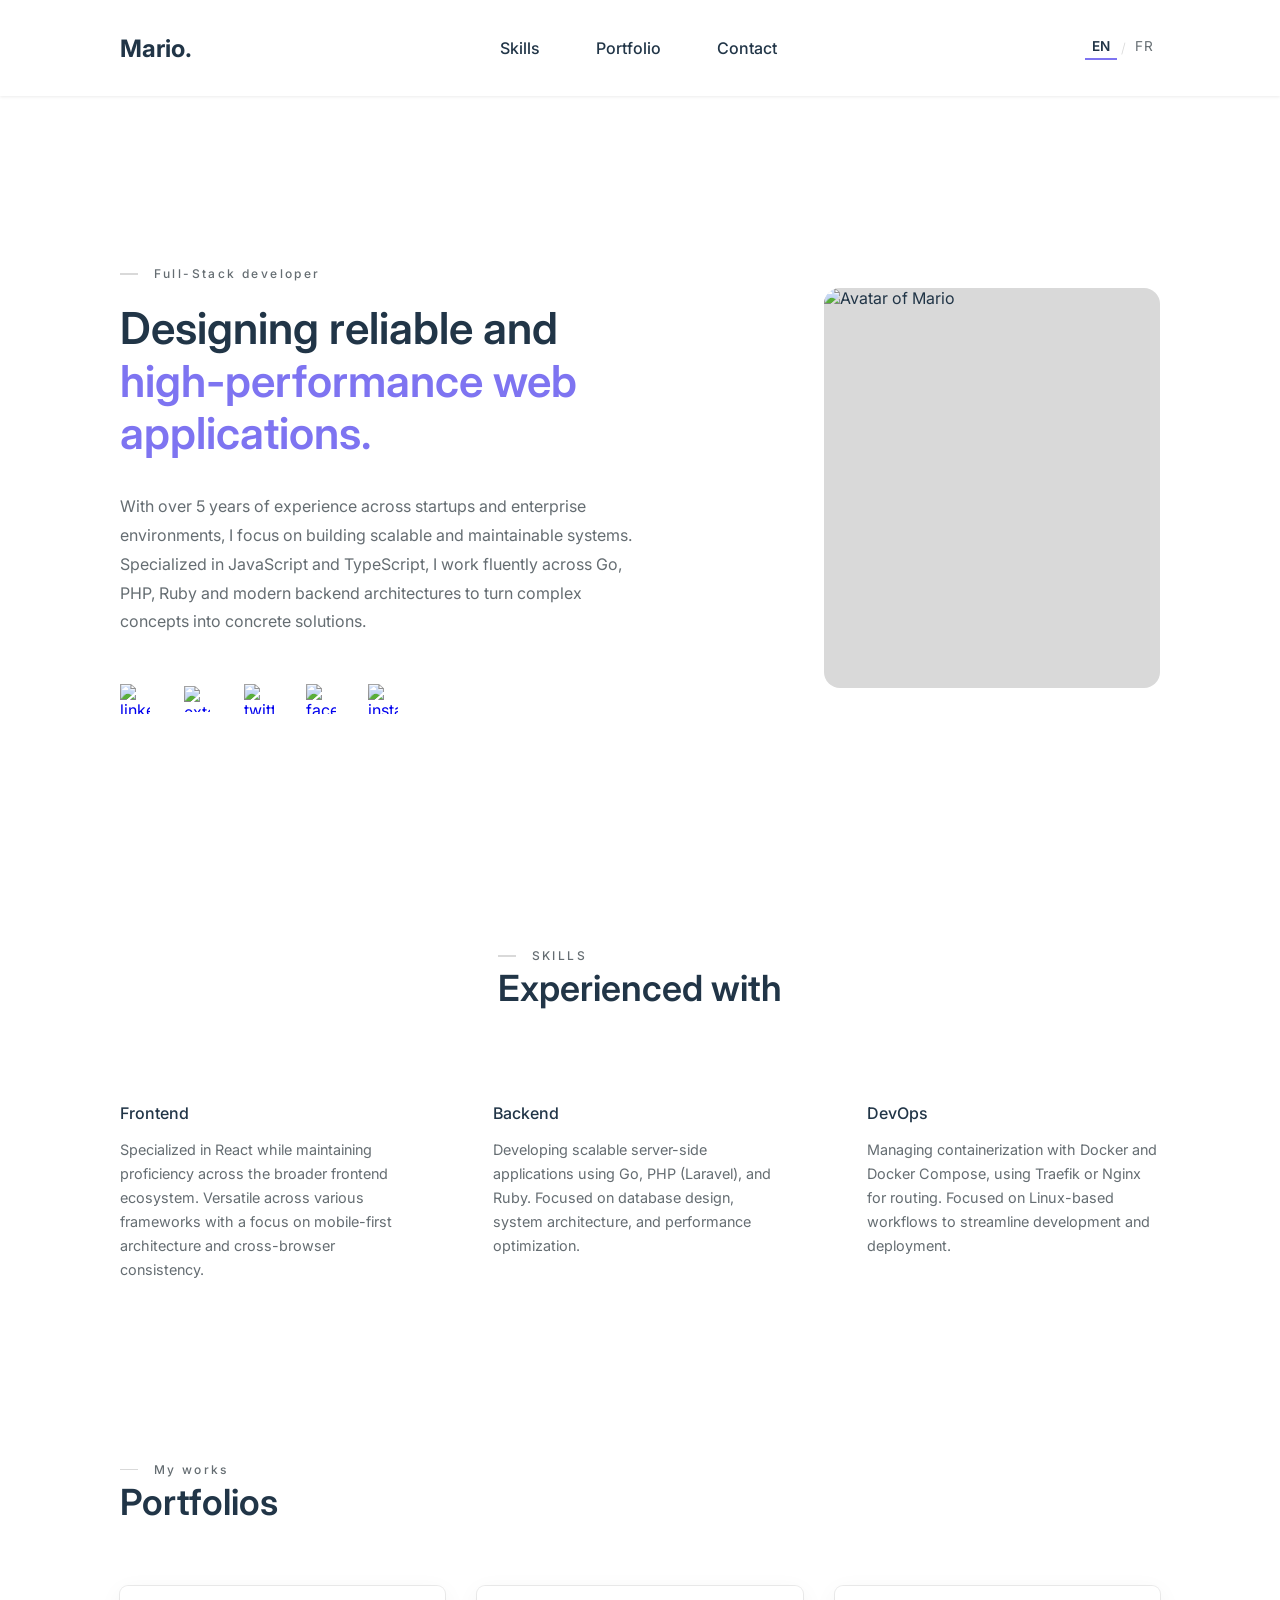
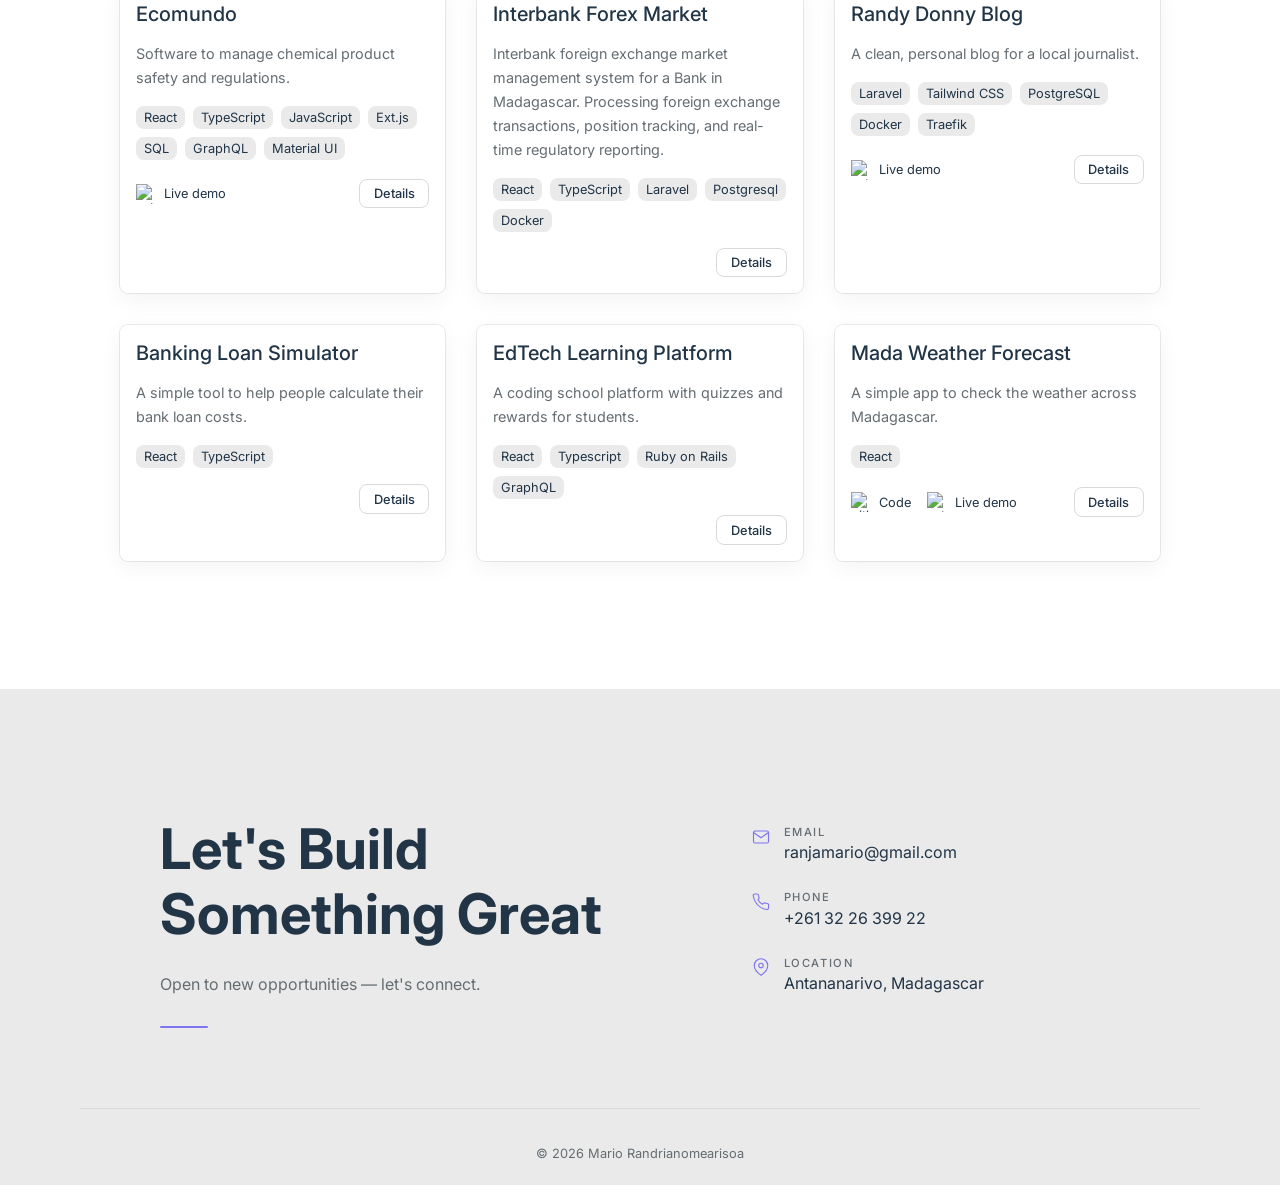
==== index.html @ c976db57 "Initial commit" ====
<!DOCTYPE html><html lang="en" style="scroll-behavior: smooth;"> <head><!-- Charset & viewport --><meta charset="UTF-8"><meta name="viewport" content="width=device-width, initial-scale=1.0"><!-- Primary SEO --><title>Mario — Full-Stack Developer</title><meta name="description" content="Full-Stack developer with 5+ years of experience building scalable web applications. Specialized in JavaScript, TypeScript, Go, PHP, and Ruby."><meta name="robots" content="index, follow"><link rel="canonical" href="https://your_domain_here.com/"><!-- hreflang for bilingual site --><link rel="alternate" hreflang="en" href="https://your_domain_here.com/"><link rel="alternate" hreflang="fr" href="https://your_domain_here.com/fr/"><link rel="alternate" hreflang="x-default" href="https://your_domain_here.com/"><!-- Open Graph --><meta property="og:type" content="website"><meta property="og:url" content="https://your_domain_here.com/"><meta property="og:title" content="Mario — Full-Stack Developer"><meta property="og:description" content="Full-Stack developer with 5+ years of experience building scalable web applications. Specialized in JavaScript, TypeScript, Go, PHP, and Ruby."><meta property="og:image" content="https://your_domain_here.com/og-image.png"><meta property="og:image:width" content="1200"><meta property="og:image:height" content="630"><meta property="og:locale" content="en_US"><meta property="og:locale:alternate" content="fr_FR"><meta property="og:site_name" content="Mario Portfolio"><!-- Twitter / X Card --><meta name="twitter:card" content="summary_large_image"><meta name="twitter:title" content="Mario — Full-Stack Developer"><meta name="twitter:description" content="Full-Stack developer with 5+ years of experience building scalable web applications. Specialized in JavaScript, TypeScript, Go, PHP, and Ruby."><meta name="twitter:image" content="https://your_domain_here.com/og-image.png"><!-- Favicon --><link rel="icon" type="image/x-icon" href="/favicon.ico"><link rel="apple-touch-icon" sizes="180x180" href="/apple-touch-icon.png"><meta name="theme-color" content="#7e74f1"><!-- Fonts --><link rel="preconnect" href="https://fonts.googleapis.com"><link rel="preconnect" href="https://fonts.gstatic.com" crossorigin><link href="https://fonts.googleapis.com/css2?family=Inter:wght@100..900&display=swap" rel="stylesheet"><!-- JSON-LD structured data --><script type="application/ld+json">{"@context":"https://schema.org","@type":"Person","name":"Mario","url":"https://your_domain_here.com","jobTitle":"Full-Stack Developer","email":"ranjamario@gmail.com","address":{"@type":"PostalAddress","addressLocality":"Antananarivo","addressCountry":"MG"},"knowsLanguage":["en","fr"],"knowsAbout":["JavaScript","TypeScript","Go","PHP","Ruby","React","Docker"]}</script><link rel="stylesheet" href="/_astro/Contact.BycgtQos.css"></head> <body> <header class="header"> <a href="#" class="header__logo">Mario.</a> <nav class="header__nav"> <ul class="header__nav-list"> <li class="header__nav-item"> <a href="#skill" class="header__nav-link">Skills</a> </li> <li class="header__nav-item"> <a href="#portfolio" class="header__nav-link">Portfolio</a> </li> <li class="header__nav-item"> <a href="#contact" class="header__nav-link">Contact</a> </li> </ul> </nav> <div class="header__actions"> <div class="lang-switcher header__lang"> <a href="/" class="lang-switcher__option lang-switcher__option--active" aria-current="true" aria-label="Switch to English">EN</a> <span class="lang-switcher__divider" aria-hidden="true">/</span> <a href="/fr/" class="lang-switcher__option" aria-label="Passer en français">FR</a> </div> <button id="burger-btn" class="header__burger" aria-label="Open menu" aria-expanded="false"> <span></span> <span></span> <span></span> </button> </div> </header> <div id="nav-backdrop" class="header__backdrop"></div> <div id="mobile-nav" class="header__mobile-nav"> <ul class="header__mobile-nav-list"> <li> <a href="#skill" class="header__mobile-nav-link">Skills</a> </li> <li> <a href="#portfolio" class="header__mobile-nav-link">Portfolio</a> </li> <li> <a href="#contact" class="header__mobile-nav-link">Contact</a> </li> </ul> <div class="lang-switcher lang-switcher--mobile"> <a href="/" class="lang-switcher__option lang-switcher__option--active" aria-current="true" aria-label="Switch to English">EN</a> <span class="lang-switcher__divider" aria-hidden="true">/</span> <a href="/fr/" class="lang-switcher__option" aria-label="Passer en français">FR</a> </div> </div> <script type="module">document.addEventListener("DOMContentLoaded",function(){const e=document.getElementById("burger-btn"),t=document.getElementById("mobile-nav"),n=document.getElementById("nav-backdrop");!e||!t||!n||(e.addEventListener("click",function(){const a=e.classList.toggle("header__burger--open");t.classList.toggle("header__mobile-nav--open",a),n.classList.toggle("header__backdrop--visible",a),e.setAttribute("aria-expanded",String(a))}),t.querySelectorAll(".header__mobile-nav-link").forEach(function(a){a.addEventListener("click",function(){e.classList.remove("header__burger--open"),t.classList.remove("header__mobile-nav--open"),n.classList.remove("header__backdrop--visible"),e.setAttribute("aria-expanded","false")})}),n.addEventListener("click",function(){e.classList.remove("header__burger--open"),t.classList.remove("header__mobile-nav--open"),n.classList.remove("header__backdrop--visible"),e.setAttribute("aria-expanded","false")}))});</script> <div class="container"> <main> <section class="hero-container"> <section class="hero__text"> <span class="section-title">Full-Stack developer</span> <h1 class="hero__name"> <span>Designing reliable and</span> <span class="hero__name hero__name--lastname">high-performance web applications.</span> </h1> <p class="hero__description"> With over 5 years of experience across startups and enterprise environments, I focus on building scalable and maintainable systems. Specialized in JavaScript and TypeScript, I work fluently across Go, PHP, Ruby and modern backend architectures to turn complex concepts into concrete solutions. </p> <div class="hero__social-media"> <a href="https://www.linkedin.com/in/mario-randrianomearisoa/" target="_blank" class="hero__social-media-link"> <img src="https://img.icons8.com/ios-filled/30/213547/linkedin.png" alt="linkedin" loading="eager" decoding="async" width="30" height="30"> </a> <a href="https://github.com/MaxR522" target="_blank" class="hero__social-media-link"> <img src="https://img.icons8.com/external-tal-revivo-bold-tal-revivo/26/213547/external-github-community-for-software-building-and-testing-online-logo-bold-tal-revivo.png" alt="external-github-community-for-software-building-and-testing-online-logo-bold-tal-revivo" loading="eager" decoding="async" width="26" height="26"> </a> <a href="https://x.com/RanjaMario" target="_blank" class="hero__social-media-link"> <img src="https://img.icons8.com/ios-filled/30/213547/twitterx--v1.png" alt="twitterx--v1" loading="eager" decoding="async" width="30" height="30"> </a> <a href="https://www.facebook.com/R.Mario22" target="_blank" class="hero__social-media-link"> <img src="https://img.icons8.com/ios-filled/30/213547/facebook--v1.png" alt="facebook--v1" loading="eager" decoding="async" width="30" height="30"> </a> <a href="https://www.instagram.com/r.mario.r/" target="_blank" class="hero__social-media-link"> <img src="https://img.icons8.com/ios-filled/30/213547/instagram-new--v1.png" alt="instagram-new--v1" loading="eager" decoding="async" width="30" height="30"> </a> </div> </section> <div class="hero__image"> <img src="https://res.cloudinary.com/randy-blog/image/upload/q_auto/f_auto/v1776061823/avatars-9jR7ze2sUWhIk5Av-hUyK5Q-t500x500_lmuuu3.jpg" alt="Avatar of Mario" loading="eager" data-i18n-key="hero-avatar-alt" decoding="async" width="336" height="400" class="hero__image-photo"> </div> </section> <section id="skill" class="skills"> <div> <span class="section-title">SKILLS</span> <span class="section-subtitle">Experienced with</span> </div> <div class="skills__item-container"> <div class="skill-item"> <div class="skill-item__header"> <span class="skill-item__title">Frontend</span> </div> <p class="skill-item__description">Specialized in React while maintaining proficiency across the broader frontend ecosystem. Versatile across various frameworks with a focus on mobile-first architecture and cross-browser consistency.</p> </div> <div class="skill-item"> <div class="skill-item__header"> <span class="skill-item__title">Backend</span> </div> <p class="skill-item__description">Developing scalable server-side applications using Go, PHP (Laravel), and Ruby. Focused on database design, system architecture, and performance optimization.</p> </div> <div class="skill-item"> <div class="skill-item__header"> <span class="skill-item__title">DevOps</span> </div> <p class="skill-item__description">Managing containerization with Docker and Docker Compose, using Traefik or Nginx for routing. Focused on Linux-based workflows to streamline development and deployment.</p> </div> </div> </section> <section id="portfolio" class="portfolio"> <div> <span class="section-title">My works</span> <span class="section-subtitle">Portfolios</span> </div> <div class="portfolio__card-container"> <div class="project-card"> <div class="project-card__header"> <span class="project-card__title">Ecomundo</span> </div> <div class="project-card__content"> <div class="project-card__description">Software to manage chemical product safety and regulations.</div> <div class="project-card__technologies"> <span class="techno-chip">React</span><span class="techno-chip">TypeScript</span><span class="techno-chip">JavaScript</span><span class="techno-chip">Ext.js</span><span class="techno-chip">SQL</span><span class="techno-chip">GraphQL</span><span class="techno-chip">Material UI</span> </div> </div> <div class="project-card__footer"> <div class="project-card__links">  <a href="https://www.ecomundo.eu/en" target="_blank" rel="noopener noreferrer" class="project-card__link"> <img src="https://img.icons8.com/material-outlined/20/333333/external-link.png" alt="external-link" loading="lazy" decoding="async" width="20" height="20"> <span>Live demo</span> </a> </div> <button class="project-card__details-btn"> Details </button> </div> </div> <div class="project-modal-overlay" role="dialog" aria-modal="true" aria-labelledby="modal-title-1" aria-hidden="true"> <div class="project-modal" tabindex="-1"> <div class="project-modal__header"> <h2 class="project-modal__title" id="modal-title-1">Ecomundo</h2> <button class="project-modal__close" aria-label="Close"> <svg width="24" height="24" viewBox="0 0 24 24" fill="none" stroke="currentColor" stroke-width="2" stroke-linecap="round" stroke-linejoin="round" aria-hidden="true"> <line x1="18" y1="6" x2="6" y2="18"></line> <line x1="6" y1="6" x2="18" y2="18"></line> </svg> </button> </div> <div class="project-modal__body"> <div class="project-modal__image-wrapper"> <img src="https://res.cloudinary.com/randy-blog/image/upload/v1775982570/659bc271dc2cefbdf6884b4e_Visuel-COSMETIC-Factory_19.30_Tablette-labo_2019_rm8rpl.webp" alt="Ecomundo preview" loading="lazy"> </div> <div class="project-modal__meta"> <span class="techno-chip project-modal__role-chip">Frontend Developer</span> </div> <p class="project-modal__long-desc">EcoMundo is a global partner for chemical industry professionals, providing specialized software solutions and regulatory services. The platform supports small, medium, and large enterprises worldwide across multiple sectors, helping to accelerate the market launch of products like cosmetics, perfumes, and paints. With over 500 global clients and millions of dollars in annual revenue.</p> <div class="project-modal__section"> <span class="project-modal__section-label">Highlights</span> <ul class="project-modal__highlights"> <li>Worked on the migration from Ext.js to React to modernize the user experience</li><li>Built out new features while maintaining legacy code</li><li>Member of the research and development team, exploring new technologies.</li> </ul> </div> <div class="project-modal__section"> <span class="project-modal__section-label">Built with</span> <div class="project-modal__tech"> <span class="techno-chip">React</span><span class="techno-chip">TypeScript</span><span class="techno-chip">JavaScript</span><span class="techno-chip">Ext.js</span><span class="techno-chip">SQL</span><span class="techno-chip">GraphQL</span><span class="techno-chip">Material UI</span> </div> </div> <div class="project-modal__actions">  <a href="https://www.ecomundo.eu/en" target="_blank" rel="noopener noreferrer" class="project-modal__action project-modal__action--filled"> <img src="https://img.icons8.com/material-outlined/20/ffffff/external-link.png" alt="external-link" loading="lazy" decoding="async" width="16" height="16"> <span>Live demo</span> </a> </div> </div> </div> </div><div class="project-card"> <div class="project-card__header"> <span class="project-card__title">Interbank Forex Market</span> </div> <div class="project-card__content"> <div class="project-card__description">Interbank foreign exchange market management system for a Bank in Madagascar. Processing foreign exchange transactions, position tracking, and real-time regulatory reporting.</div> <div class="project-card__technologies"> <span class="techno-chip">React</span><span class="techno-chip">TypeScript</span><span class="techno-chip">Laravel</span><span class="techno-chip">Postgresql</span><span class="techno-chip">Docker</span> </div> </div> <div class="project-card__footer"> <div class="project-card__links">   </div> <button class="project-card__details-btn"> Details </button> </div> </div> <div class="project-modal-overlay" role="dialog" aria-modal="true" aria-labelledby="modal-title-2" aria-hidden="true"> <div class="project-modal" tabindex="-1"> <div class="project-modal__header"> <h2 class="project-modal__title" id="modal-title-2">Interbank Forex Market</h2> <button class="project-modal__close" aria-label="Close"> <svg width="24" height="24" viewBox="0 0 24 24" fill="none" stroke="currentColor" stroke-width="2" stroke-linecap="round" stroke-linejoin="round" aria-hidden="true"> <line x1="18" y1="6" x2="6" y2="18"></line> <line x1="6" y1="6" x2="18" y2="18"></line> </svg> </button> </div> <div class="project-modal__body"> <div class="project-modal__image-wrapper"> <img src="https://res.cloudinary.com/randy-blog/image/upload/q_auto/f_auto/v1775983119/pexels-freestockpro-12955791_m3aedy.jpg" alt="Interbank Forex Market preview" loading="lazy"> </div> <div class="project-modal__meta"> <span class="techno-chip project-modal__role-chip">Fullstack Developer</span> </div> <p class="project-modal__long-desc">This is a management system for the Interbank foreign exchange market, built for a commercial bank in Madagascar. It processes forex transactions, tracks currency positions in real-time, and handles mandatory regulatory reporting.</p> <div class="project-modal__section"> <span class="project-modal__section-label">Highlights</span> <ul class="project-modal__highlights"> <li>Collaborated on the backend logic to handle sensitive financial trades</li><li>Helped build dashboards that show real-time bank liquidity</li><li>Set up Docker to make it easier for the whole team to run and deploy the app</li> </ul> </div> <div class="project-modal__section"> <span class="project-modal__section-label">Built with</span> <div class="project-modal__tech"> <span class="techno-chip">React</span><span class="techno-chip">TypeScript</span><span class="techno-chip">Laravel</span><span class="techno-chip">Postgresql</span><span class="techno-chip">Docker</span> </div> </div>  </div> </div> </div><div class="project-card"> <div class="project-card__header"> <span class="project-card__title">Randy Donny Blog</span> </div> <div class="project-card__content"> <div class="project-card__description">A clean, personal blog for a local journalist.</div> <div class="project-card__technologies"> <span class="techno-chip">Laravel</span><span class="techno-chip">Tailwind CSS</span><span class="techno-chip">PostgreSQL</span><span class="techno-chip">Docker</span><span class="techno-chip">Traefik</span> </div> </div> <div class="project-card__footer"> <div class="project-card__links">  <a href="https://randy-donny.com/" target="_blank" rel="noopener noreferrer" class="project-card__link"> <img src="https://img.icons8.com/material-outlined/20/333333/external-link.png" alt="external-link" loading="lazy" decoding="async" width="20" height="20"> <span>Live demo</span> </a> </div> <button class="project-card__details-btn"> Details </button> </div> </div> <div class="project-modal-overlay" role="dialog" aria-modal="true" aria-labelledby="modal-title-3" aria-hidden="true"> <div class="project-modal" tabindex="-1"> <div class="project-modal__header"> <h2 class="project-modal__title" id="modal-title-3">Randy Donny Blog</h2> <button class="project-modal__close" aria-label="Close"> <svg width="24" height="24" viewBox="0 0 24 24" fill="none" stroke="currentColor" stroke-width="2" stroke-linecap="round" stroke-linejoin="round" aria-hidden="true"> <line x1="18" y1="6" x2="6" y2="18"></line> <line x1="6" y1="6" x2="18" y2="18"></line> </svg> </button> </div> <div class="project-modal__body"> <div class="project-modal__image-wrapper"> <img src="https://res.cloudinary.com/randy-blog/image/upload/q_auto/f_auto/v1775984117/Screenshot_20260412_115445_srhbym.png" alt="Randy Donny Blog preview" loading="lazy"> </div> <div class="project-modal__meta"> <span class="techno-chip project-modal__role-chip">Fullstack Developer</span> </div> <p class="project-modal__long-desc">A straightforward blog I built for a profesional journalist to share news and stories. It&#39;s not meant to be over-complicated; just a reliable place to write articles and make sure they look good and load fast on phones.</p> <div class="project-modal__section"> <span class="project-modal__section-label">Highlights</span> <ul class="project-modal__highlights"> <li>Built an easy-to-use system for writing and organizing articles</li><li>Set up the basics for SEO so the stories actually show up in search results</li><li>Made sure the layout is comfortable to read on a mobile screen</li><li>Used Traefik and Docker to keep the hosting side of things simple and clean</li> </ul> </div> <div class="project-modal__section"> <span class="project-modal__section-label">Built with</span> <div class="project-modal__tech"> <span class="techno-chip">Laravel</span><span class="techno-chip">Tailwind CSS</span><span class="techno-chip">PostgreSQL</span><span class="techno-chip">Docker</span><span class="techno-chip">Traefik</span> </div> </div> <div class="project-modal__actions">  <a href="https://randy-donny.com/" target="_blank" rel="noopener noreferrer" class="project-modal__action project-modal__action--filled"> <img src="https://img.icons8.com/material-outlined/20/ffffff/external-link.png" alt="external-link" loading="lazy" decoding="async" width="16" height="16"> <span>Live demo</span> </a> </div> </div> </div> </div><div class="project-card"> <div class="project-card__header"> <span class="project-card__title">Banking Loan Simulator</span> </div> <div class="project-card__content"> <div class="project-card__description">A simple tool to help people calculate their bank loan costs.</div> <div class="project-card__technologies"> <span class="techno-chip">React</span><span class="techno-chip">TypeScript</span> </div> </div> <div class="project-card__footer"> <div class="project-card__links">   </div> <button class="project-card__details-btn"> Details </button> </div> </div> <div class="project-modal-overlay" role="dialog" aria-modal="true" aria-labelledby="modal-title-4" aria-hidden="true"> <div class="project-modal" tabindex="-1"> <div class="project-modal__header"> <h2 class="project-modal__title" id="modal-title-4">Banking Loan Simulator</h2> <button class="project-modal__close" aria-label="Close"> <svg width="24" height="24" viewBox="0 0 24 24" fill="none" stroke="currentColor" stroke-width="2" stroke-linecap="round" stroke-linejoin="round" aria-hidden="true"> <line x1="18" y1="6" x2="6" y2="18"></line> <line x1="6" y1="6" x2="18" y2="18"></line> </svg> </button> </div> <div class="project-modal__body"> <div class="project-modal__image-wrapper"> <img src="https://res.cloudinary.com/randy-blog/image/upload/q_auto/f_auto/v1775983647/bmoi-simulateur_vyjuc7.png" alt="Banking Loan Simulator preview" loading="lazy"> </div> <div class="project-modal__meta"> <span class="techno-chip project-modal__role-chip">Frontend Developer</span> </div> <p class="project-modal__long-desc">I built this module for a bank in Madagascar so their customers could figure out their own loans. You just pick what you&#39;re buying like a car and it shows you the monthly payments and fees instantly. It&#39;s all about making the bank&#39;s math easy for regular people to understand.</p> <div class="project-modal__section"> <span class="project-modal__section-label">Highlights</span> <ul class="project-modal__highlights"> <li>Created an easy step-by-step form for a complex process</li><li>Wrote the logic to update all the math instantly as the user types</li><li>Made sure it works perfectly on mobile phones</li><li>Cleaned up the UI to make the loan details clear and transparent</li> </ul> </div> <div class="project-modal__section"> <span class="project-modal__section-label">Built with</span> <div class="project-modal__tech"> <span class="techno-chip">React</span><span class="techno-chip">TypeScript</span> </div> </div>  </div> </div> </div><div class="project-card"> <div class="project-card__header"> <span class="project-card__title">EdTech Learning Platform</span> </div> <div class="project-card__content"> <div class="project-card__description">A coding school platform with quizzes and rewards for students.</div> <div class="project-card__technologies"> <span class="techno-chip">React</span><span class="techno-chip">Typescript</span><span class="techno-chip">Ruby on Rails</span><span class="techno-chip">GraphQL</span> </div> </div> <div class="project-card__footer"> <div class="project-card__links">   </div> <button class="project-card__details-btn"> Details </button> </div> </div> <div class="project-modal-overlay" role="dialog" aria-modal="true" aria-labelledby="modal-title-5" aria-hidden="true"> <div class="project-modal" tabindex="-1"> <div class="project-modal__header"> <h2 class="project-modal__title" id="modal-title-5">EdTech Learning Platform</h2> <button class="project-modal__close" aria-label="Close"> <svg width="24" height="24" viewBox="0 0 24 24" fill="none" stroke="currentColor" stroke-width="2" stroke-linecap="round" stroke-linejoin="round" aria-hidden="true"> <line x1="18" y1="6" x2="6" y2="18"></line> <line x1="6" y1="6" x2="18" y2="18"></line> </svg> </button> </div> <div class="project-modal__body"> <div class="project-modal__image-wrapper"> <img src="https://res.cloudinary.com/randy-blog/image/upload/q_auto/f_auto/v1775986613/5204029_llppho.jpg" alt="EdTech Learning Platform preview" loading="lazy"> </div> <div class="project-modal__meta"> <span class="techno-chip project-modal__role-chip">Fullstack Developer</span> </div> <p class="project-modal__long-desc">This was an earlier version of the Sayna platform. I worked with the team to build a place where people could learn to code using quizzes and a system that rewards you as you progress. It was a fun project that used a mix of different techs to keep students engaged.</p> <div class="project-modal__section"> <span class="project-modal__section-label">Highlights</span> <ul class="project-modal__highlights"> <li>Worked on the database to track student scores and badges</li><li>Helped build the API that handles all the learning content</li><li>Built parts of the interface where students take their coding lessons</li><li>Used GraphQL to keep the data flowing smoothly between the front and back ends</li> </ul> </div> <div class="project-modal__section"> <span class="project-modal__section-label">Built with</span> <div class="project-modal__tech"> <span class="techno-chip">React</span><span class="techno-chip">Typescript</span><span class="techno-chip">Ruby on Rails</span><span class="techno-chip">GraphQL</span> </div> </div>  </div> </div> </div><div class="project-card"> <div class="project-card__header"> <span class="project-card__title">Mada Weather Forecast</span> </div> <div class="project-card__content"> <div class="project-card__description">A simple app to check the weather across Madagascar.</div> <div class="project-card__technologies"> <span class="techno-chip">React</span> </div> </div> <div class="project-card__footer"> <div class="project-card__links"> <a href="https://github.com/MaxR522/mada-weather-forecast" target="_blank" rel="noopener noreferrer" class="project-card__link"> <img src="https://img.icons8.com/ios-glyphs/20/333333/github.png" alt="github" loading="lazy" decoding="async" width="20" height="20"> <span>Code</span> </a> <a href="https://mada-carte-meteo.netlify.app/" target="_blank" rel="noopener noreferrer" class="project-card__link"> <img src="https://img.icons8.com/material-outlined/20/333333/external-link.png" alt="external-link" loading="lazy" decoding="async" width="20" height="20"> <span>Live demo</span> </a> </div> <button class="project-card__details-btn"> Details </button> </div> </div> <div class="project-modal-overlay" role="dialog" aria-modal="true" aria-labelledby="modal-title-6" aria-hidden="true"> <div class="project-modal" tabindex="-1"> <div class="project-modal__header"> <h2 class="project-modal__title" id="modal-title-6">Mada Weather Forecast</h2> <button class="project-modal__close" aria-label="Close"> <svg width="24" height="24" viewBox="0 0 24 24" fill="none" stroke="currentColor" stroke-width="2" stroke-linecap="round" stroke-linejoin="round" aria-hidden="true"> <line x1="18" y1="6" x2="6" y2="18"></line> <line x1="6" y1="6" x2="18" y2="18"></line> </svg> </button> </div> <div class="project-modal__body"> <div class="project-modal__image-wrapper"> <img src="https://res.cloudinary.com/randy-blog/image/upload/q_auto/f_auto/v1775985260/map_xuyqvr.png" alt="Mada Weather Forecast preview" loading="lazy"> </div> <div class="project-modal__meta"> <span class="techno-chip project-modal__role-chip">Frontend Developer</span> </div> <p class="project-modal__long-desc">This is one of my very first projects from when I was starting out with React. It&#39;s definitely not perfect, but I keep it in my portfolio because it reminds me of how much I&#39;ve learned since then and where it all began.</p> <div class="project-modal__section"> <span class="project-modal__section-label">Highlights</span> <ul class="project-modal__highlights"> <li>My first real experiment with React components</li><li>Learned how to pull and display data from a public weather API</li><li>The project that helped me understand how to handle state in an app</li> </ul> </div> <div class="project-modal__section"> <span class="project-modal__section-label">Built with</span> <div class="project-modal__tech"> <span class="techno-chip">React</span> </div> </div> <div class="project-modal__actions"> <a href="https://github.com/MaxR522/mada-weather-forecast" target="_blank" rel="noopener noreferrer" class="project-modal__action project-modal__action--outlined"> <img src="https://img.icons8.com/ios-glyphs/20/333333/github.png" alt="github" loading="lazy" decoding="async" width="16" height="16"> <span>Code</span> </a> <a href="https://mada-carte-meteo.netlify.app/" target="_blank" rel="noopener noreferrer" class="project-modal__action project-modal__action--filled"> <img src="https://img.icons8.com/material-outlined/20/ffffff/external-link.png" alt="external-link" loading="lazy" decoding="async" width="16" height="16"> <span>Live demo</span> </a> </div> </div> </div> </div> </div> </section> <script type="module">const p=document.querySelectorAll(".project-modal-overlay");p.forEach(e=>{const i=e.previousElementSibling?.querySelector(".project-card__details-btn"),c=e.querySelector(".project-modal"),a=e.querySelector(".project-modal__close");let r=null;function u(){return Array.from(c.querySelectorAll('a[href], button:not([disabled]), [tabindex]:not([tabindex="-1"])'))}function f(){r=document.activeElement,e.removeAttribute("aria-hidden"),e.classList.add("project-modal-overlay--open"),document.body.style.overflow="hidden",c.focus()}function d(){e.classList.remove("project-modal-overlay--open"),e.addEventListener("transitionend",()=>{e.setAttribute("aria-hidden","true"),document.body.style.overflow="",r?.focus()},{once:!0})}function m(t){if(t.key!=="Tab")return;const n=u(),s=n[0],l=n[n.length-1];t.shiftKey?document.activeElement===s&&(t.preventDefault(),l.focus()):document.activeElement===l&&(t.preventDefault(),s.focus())}i?.addEventListener("click",f),a?.addEventListener("click",d),e.addEventListener("pointerdown",t=>{t.target===e&&d()}),e.addEventListener("keydown",m)});document.addEventListener("keydown",e=>{if(e.key!=="Escape")return;const o=document.querySelector(".project-modal-overlay--open");o&&o.querySelector(".project-modal__close")?.click()});</script> <section id="contact" class="contact"> <div class="contact__inner"> <div class="contact__left"> <h2 class="contact__title"> Let&#39;s Build Something Great </h2> <p class="contact__tagline"> Open to new opportunities — let&#39;s connect. </p> <span class="contact__accent-line" aria-hidden="true"></span> </div> <div class="contact__right"> <ul class="contact__info-list"> <li class="contact__info-item"> <span class="contact__info-icon"> <svg width="18" height="18" viewBox="0 0 24 24" fill="none" xmlns="http://www.w3.org/2000/svg" aria-hidden="true"> <path d="M4 4h16c1.1 0 2 .9 2 2v12c0 1.1-.9 2-2 2H4c-1.1 0-2-.9-2-2V6c0-1.1.9-2 2-2z" stroke="var(--primary-color)" stroke-width="1.5" stroke-linecap="round" stroke-linejoin="round"></path> <polyline points="22,6 12,13 2,6" stroke="var(--primary-color)" stroke-width="1.5" stroke-linecap="round" stroke-linejoin="round"></polyline> </svg> </span> <div class="contact__info-content"> <span class="contact__info-label">Email</span> <a href="mailto:ranjamario@gmail.com" class="contact__info-link">ranjamario@gmail.com</a> </div> </li> <li class="contact__info-item"> <span class="contact__info-icon"> <svg width="18" height="18" viewBox="0 0 24 24" fill="none" xmlns="http://www.w3.org/2000/svg" aria-hidden="true"> <path d="M22 16.92v3a2 2 0 0 1-2.18 2 19.79 19.79 0 0 1-8.63-3.07A19.5 19.5 0 0 1 4.69 12a19.79 19.79 0 0 1-3.07-8.67A2 2 0 0 1 3.6 1.28h3a2 2 0 0 1 2 1.72 12.84 12.84 0 0 0 .7 2.81 2 2 0 0 1-.45 2.11L7.91 9a16 16 0 0 0 6 6l1.27-1.27a2 2 0 0 1 2.11-.45 12.84 12.84 0 0 0 2.81.7A2 2 0 0 1 22 16.92z" stroke="var(--primary-color)" stroke-width="1.5" stroke-linecap="round" stroke-linejoin="round"></path> </svg> </span> <div class="contact__info-content"> <span class="contact__info-label">Phone</span> <a href="tel:+261000000000" class="contact__info-link">+261 32 26 399 22</a> </div> </li> <li class="contact__info-item"> <span class="contact__info-icon"> <svg width="18" height="18" viewBox="0 0 24 24" fill="none" xmlns="http://www.w3.org/2000/svg" aria-hidden="true"> <path d="M21 10c0 7-9 13-9 13s-9-6-9-13a9 9 0 0 1 18 0z" stroke="var(--primary-color)" stroke-width="1.5" stroke-linecap="round" stroke-linejoin="round"></path> <circle cx="12" cy="10" r="3" stroke="var(--primary-color)" stroke-width="1.5"></circle> </svg> </span> <div class="contact__info-content"> <span class="contact__info-label">Location</span> <span class="contact__info-value">Antananarivo, Madagascar</span> </div> </li> </ul> </div> </div> <hr class="contact__divider"> <p class="contact__copyright">
© 2026 Mario Randrianomearisoa
</p> </section> </main> </div></body></html>
---- _astro/Contact.BycgtQos.css ----
section[id]{scroll-margin-top:8rem}@media(max-width:768px){section[id]{scroll-margin-top:4rem}}.techno-chip{background-color:var(--chip-bg-color);color:var(--dark-color);font-size:.8rem;padding:.25rem .5rem;border-radius:.5rem}.hero-container{min-height:45rem;display:flex;align-items:center;justify-content:space-between}.hero__text{display:flex;flex-direction:column;width:50%}.hero__name{font-size:2.75rem;font-style:normal;font-weight:600;line-height:1.2;margin:1rem 0;&.hero__name--lastname{color:var(--primary-color)}}.hero__description{font-size:1rem;font-style:normal;font-weight:400;line-height:1.8rem;color:var(--grey-color)}.hero__social-media{display:flex;gap:2rem;align-items:center;margin-top:2rem;.hero__social-media-link{display:inline-flex;width:30px;height:30px;justify-content:center;align-items:center}}.hero__image{background-color:var(--light-grey-color);width:21rem;height:25rem;border-radius:1rem;overflow:hidden;flex-shrink:0}.hero__image-photo{width:100%;height:100%;object-fit:cover;object-position:center top;display:block}@media(max-width:768px){.hero-container{flex-direction:column;height:auto;padding:2rem 0}.hero__text{width:100%}.hero__name{font-size:2rem;line-height:1.2}.hero__image{width:20rem;max-width:100%;height:24rem;margin-top:2rem}}@media(min-width:769px)and (max-width:992px){.hero-container{min-height:30rem;display:flex;align-items:center;justify-content:space-between;flex-direction:row}.hero__text{width:60%}.hero__name{font-size:2rem;line-height:2rem}.hero__image{width:16rem;height:20rem}}.skills{display:flex;flex-direction:column;justify-content:space-evenly;width:100%;align-items:center;position:relative;gap:6rem;padding:6rem 0 10rem;.skills__item-container{display:grid;grid-template-columns:repeat(3,1fr);gap:5rem;width:100%}}.skill-item{.skill-item__header{display:flex;flex-direction:column;justify-content:space-between;gap:1rem;font-weight:700}.skill-item__icon{.skill-item__icon-image{width:3rem}}.skill-item__title{font-style:normal;font-weight:500;font-size:1rem;line-height:1.2rem}.skill-item__description{font-weight:400;font-size:.9rem;line-height:1.5rem;margin-bottom:1rem;color:var(--grey-color)}}@media(max-width:768px){.skills{align-items:flex-start;margin:3rem 0rem 1rem;min-height:auto;gap:1rem;padding:0;.skills__item-container{grid-template-columns:1fr;gap:2rem;padding-top:2rem}}.skill-item{.skill-item__header{display:flex;flex-direction:column;justify-content:space-between;align-items:flex-start;gap:1rem}.skill-item__description{text-align:left;padding:0}}}.header{display:flex;flex-direction:row;justify-content:space-between;align-items:center;width:100%;position:sticky;top:0;height:6rem;background-color:var(--white-color);box-shadow:0 1px 3px #00000014;z-index:999;padding-left:max(5rem,calc(50% - 32.5rem));padding-right:max(5rem,calc(50% - 32.5rem));.header__logo{font-size:1.5rem;font-weight:700;color:inherit;text-decoration:none}.header__nav{flex:1;display:flex;justify-content:center;.header__nav-list{list-style:none;padding:0;margin:0;display:flex;flex-direction:row;gap:3.5rem}.header__nav-item{font-size:1rem;font-weight:500;color:inherit;cursor:pointer;position:relative;&.header__nav-item:before{content:"";position:absolute;width:100%;height:2px;border-radius:4px;background-color:var(--dark-color);bottom:-2px;left:0;transform-origin:right;transform:scaleX(0);transition:transform .1s ease-in-out}&.header__nav-item:hover:before{transform-origin:left;transform:scaleX(1)}.header__nav-link{color:inherit;text-decoration:none}}}.header__actions{display:flex;align-items:center;gap:.5rem}}.lang-switcher{display:flex;align-items:center;gap:0}.lang-switcher__option{background:transparent;border:none;border-bottom:2px solid transparent;padding:.25rem .4rem;font-size:.85rem;font-weight:400;letter-spacing:.05em;color:var(--grey-color);cursor:pointer;line-height:1;text-decoration:none;transition:color .1s ease-in-out,border-color .1s ease-in-out;&:hover{color:var(--dark-color)}}.lang-switcher__option--active{font-weight:600;color:var(--dark-color);border-bottom-color:var(--primary-color)}.lang-switcher__divider{color:var(--light-grey-color);font-weight:300;font-size:.85rem;margin:0 .2rem;user-select:none}.lang-switcher--mobile{justify-content:center;padding:1rem 1.5rem;border-top:1px solid var(--light-grey-color);margin-top:.25rem;.lang-switcher__option{font-size:.9rem;padding:.5rem .6rem}.lang-switcher__divider{font-size:.9rem}}.header__burger{display:none;flex-direction:column;justify-content:center;gap:5px;background:transparent;border:none;cursor:pointer;padding:4px;width:32px;height:32px;span{display:block;width:22px;height:2px;background-color:var(--dark-color);border-radius:2px;transform-origin:center;transition:transform .2s ease,opacity .2s ease}&.header__burger--open span:nth-child(1){transform:translateY(7px) rotate(45deg)}&.header__burger--open span:nth-child(2){opacity:0}&.header__burger--open span:nth-child(3){transform:translateY(-7px) rotate(-45deg)}}.header__mobile-nav{display:none;position:fixed;top:4rem;left:0;width:100%;background-color:var(--white-color);box-shadow:0 4px 8px #00000014;z-index:998;transform:translateY(-8px);opacity:0;padding:0 0 1rem .5rem;text-align:left;transition:transform .2s ease,opacity .2s ease;&.header__mobile-nav--open{transform:translateY(0);opacity:1}.header__mobile-nav-list{list-style:none;margin:0;padding:.5rem 0}.header__mobile-nav-link{display:block;padding:1rem 1.5rem;font-size:1rem;font-weight:500;color:var(--dark-color);text-decoration:none;&:hover{background-color:var(--light-grey-color)}}}.header__backdrop{display:none;position:fixed;inset:0;top:4rem;z-index:997;backdrop-filter:blur(4px);-webkit-backdrop-filter:blur(4px);background-color:#00000026;opacity:0;pointer-events:none;transition:opacity .2s ease;&.header__backdrop--visible{opacity:1;pointer-events:auto}}@media(max-width:992px){.header{padding-left:2rem;padding-right:2rem}}@media(max-width:768px){.header{height:4rem;.header__nav,.lang-switcher{display:none}}.header__burger{display:flex}.header__mobile-nav{display:block;pointer-events:none;&.header__mobile-nav--open{pointer-events:auto}}.header__backdrop{display:block}}:root{font-family:Inter,system-ui,Avenir,Helvetica,Arial,sans-serif;color-scheme:light dark;color:#213547;background-color:#fff;font-size:1rem;--dark-color: #213547;--white-color: #ffffff;--grey-color: #656d72;--light-grey-color: #d9d9d9;--primary-color: #7e74f1;--white-grey-color: #f8f8f8;--chip-bg-color: #eaeaea}*,*:before,*:after{box-sizing:border-box}body{margin:0;padding:0;overflow-x:hidden}.container{padding:2rem 5rem;max-width:75rem;margin:auto}@media(max-width:992px){.container{padding:1rem 2rem;margin:auto}}.section-title{line-height:1.5rem;font-size:.75rem;font-weight:500;color:var(--grey-color);letter-spacing:.15rem;display:flex;align-items:center;gap:1rem}.section-title:before{content:"";display:block;width:1.1rem;height:.1rem;background-color:var(--light-grey-color)}.section-subtitle{font-size:2.25rem;font-style:normal;font-weight:600;line-height:2.5rem}@media(max-width:768px){.section-subtitle{font-size:2rem;line-height:2.4rem}}.project-card{box-shadow:#0000000d 0 6px 24px,#00000014 0 0 0 1px;border-radius:.5rem;padding:1rem;display:flex;flex-direction:column;transition:box-shadow .15s ease;&:hover{box-shadow:#0000000d 0 6px 24px,#7e74f159 0 0 0 1.5px}.project-card__header{display:flex;align-items:center;justify-content:space-between;.project-card__title{font-size:1.25rem;font-weight:500;color:var(--dark-color)}}.project-card__content{padding-top:1rem;.project-card__description{font-weight:400;font-size:.9rem;line-height:1.5rem;margin-bottom:1rem;color:var(--grey-color)}.project-card__technologies{display:flex;gap:.5rem;flex-wrap:wrap}}.project-card__footer{padding-top:1rem;display:flex;align-items:center;justify-content:space-between;.project-card__links{display:flex;gap:1rem;align-items:center}.project-card__link{padding:.5rem 0;font-size:.8rem;border:none;background-color:var(--white-color);color:var(--dark-color);cursor:pointer;display:flex;align-items:center;gap:.5rem;text-decoration:none;&:hover{text-decoration:underline}}.project-card__details-btn{padding:.4rem .85rem;border:1px solid var(--light-grey-color);border-radius:.5rem;background:var(--white-color);color:var(--dark-color);font-size:.8rem;font-weight:500;font-family:inherit;cursor:pointer;transition:border-color .15s ease,color .15s ease;&:hover{border-color:var(--primary-color);color:var(--primary-color)}}}}.project-modal-overlay{position:fixed;inset:0;z-index:1000;background-color:#2135478c;backdrop-filter:blur(4px);-webkit-backdrop-filter:blur(4px);display:flex;align-items:center;justify-content:center;opacity:0;pointer-events:none;transition:opacity .22s ease-out}.project-modal-overlay--open{opacity:1;pointer-events:all}.project-modal{width:90vw;max-width:46rem;max-height:90vh;overflow-y:auto;background:var(--white-color);border-radius:.75rem;box-shadow:#0000001f 0 20px 60px,#0000001a 0 0 0 1px;scrollbar-width:thin;scrollbar-color:var(--light-grey-color) transparent;opacity:0;transform:scale(.96) translateY(8px);transition:opacity .26s cubic-bezier(.16,1,.3,1),transform .26s cubic-bezier(.16,1,.3,1);transition-delay:20ms;&::-webkit-scrollbar{width:4px}&::-webkit-scrollbar-thumb{background-color:var(--light-grey-color);border-radius:2px}}.project-modal-overlay--open .project-modal{opacity:1;transform:scale(1) translateY(0)}.project-modal__header{position:sticky;top:0;background:var(--white-color);z-index:1;display:flex;align-items:center;justify-content:space-between;padding:1.25rem 1.5rem 1rem;border-bottom:1px solid var(--light-grey-color)}.project-modal__title{font-size:1.25rem;font-weight:600;color:var(--dark-color);margin:0}.project-modal__close{background:none;border:none;cursor:pointer;padding:.4rem;display:flex;align-items:center;justify-content:center;border-radius:.4rem;color:var(--grey-color);min-width:44px;min-height:44px;font-family:inherit;transition:background-color .15s ease,color .15s ease;&:hover{background-color:var(--white-grey-color);color:var(--dark-color)}}.project-modal__body{display:flex;flex-direction:column;gap:1.25rem;padding-bottom:1.75rem}.project-modal__image-wrapper{aspect-ratio:16 / 9;overflow:hidden;img{width:100%;height:100%;object-fit:cover;display:block}}.project-modal__meta{display:flex;align-items:center;gap:.75rem;padding:0 1.5rem}.project-modal__long-desc{font-size:.9rem;font-weight:400;color:var(--grey-color);line-height:1.7rem;margin:0;padding:0 1.5rem}.project-modal__section{display:flex;flex-direction:column;gap:1rem;padding:.5rem 1.5rem}.project-modal__section-label{font-size:.75rem;font-weight:500;color:var(--dark-color);letter-spacing:.08rem;text-transform:uppercase}.project-modal__tech{display:flex;flex-wrap:wrap;gap:.5rem}.project-modal__highlights{list-style:none;padding:0;margin:0;display:flex;flex-direction:column;gap:0;li{font-size:.9rem;font-weight:400;color:var(--grey-color);line-height:1.7rem;padding-left:1.1rem;position:relative;&:before{content:"";position:absolute;left:0;top:.57rem;width:5px;height:5px;border-radius:50%;background-color:var(--primary-color)}}}.project-modal__actions{display:flex;gap:.75rem;align-items:center;padding:.25rem 1.5rem 0;.project-modal__action{padding:.5rem 1.1rem;border-radius:.5rem;font-size:.875rem;font-weight:500;font-family:inherit;text-decoration:none;display:flex;align-items:center;gap:.5rem;cursor:pointer;transition:border-color .15s ease,color .15s ease,opacity .15s ease;&.project-modal__action--outlined{border:1px solid var(--light-grey-color);background:var(--white-color);color:var(--dark-color);&:hover{border-color:var(--primary-color);color:var(--primary-color)}}&.project-modal__action--filled{border:1px solid var(--primary-color);background:var(--primary-color);color:var(--white-color);&:hover{opacity:.85}}}}@media(prefers-reduced-motion:reduce){.project-modal-overlay,.project-modal{transition:none}}@media(max-width:768px){.project-modal-overlay{align-items:flex-end}.project-modal{width:100%;max-width:100%;max-height:92vh;border-radius:1rem 1rem 0 0;transform:translateY(100%);overscroll-behavior:contain}.project-modal-overlay--open .project-modal{transform:translateY(0)}.project-modal__header{padding:1rem 1rem .75rem}.project-modal__meta,.project-modal__long-desc,.project-modal__section,.project-modal__actions{padding-left:1rem;padding-right:1rem}}.portfolio{display:flex;flex-direction:column;position:relative;min-height:45rem;padding-bottom:8rem;.portfolio__card-container{display:grid;grid-template-columns:repeat(auto-fill,minmax(20rem,1fr));gap:2rem;margin-top:4rem}}@media(max-width:768px){.portfolio{margin-top:4rem;padding-bottom:6rem;.portfolio__card-container{margin-top:2rem;gap:1.5rem;grid-template-columns:1fr}}}@media(min-width:769px)and (max-width:992px){.portfolio{margin-top:4rem;padding-bottom:6rem;.portfolio__card-container{margin-top:3rem;gap:1.5rem}}}.contact{width:100vw;position:relative;left:50%;transform:translate(-50%);background-color:var(--chip-bg-color);padding-left:max(5rem,calc(50% - 32.5rem));padding-right:max(5rem,calc(50% - 32.5rem));padding-top:5rem;padding-bottom:0;margin-bottom:-2rem}.contact__inner{display:flex;gap:4rem;align-items:flex-start;padding-bottom:3.5rem;max-width:75rem;padding:3rem 5rem 5rem;margin:auto}.contact__left{flex:0 0 55%}.contact__title{font-size:3.5rem;font-weight:700;line-height:1.15;color:var(--dark-color);margin:0 0 1.5rem}.contact__tagline{font-size:1rem;font-weight:400;line-height:1.75rem;color:var(--grey-color)}.contact__accent-line{display:block;width:3rem;height:2px;background-color:var(--primary-color);margin-top:1.75rem;border-radius:1px}.contact__right{flex:1;padding-top:.5rem}.contact__info-list{display:flex;flex-direction:column;gap:1.75rem;list-style:none;margin:0;padding:0}.contact__info-item{display:flex;align-items:flex-start;gap:.85rem}.contact__info-icon{flex-shrink:0;margin-top:.15rem;display:flex}.contact__info-content{display:flex;flex-direction:column;gap:.2rem}.contact__info-label{font-size:.7rem;font-weight:500;text-transform:uppercase;letter-spacing:.1rem;color:var(--grey-color)}.contact__info-value{font-size:1rem;font-weight:400;color:var(--dark-color)}.contact__info-link{font-size:1rem;font-weight:400;color:var(--dark-color);text-decoration:none;transition:color .15s ease-in-out}.contact__info-link:hover{color:var(--primary-color);text-decoration:underline}.contact__info-link:focus-visible{outline:2px solid var(--primary-color);outline-offset:3px}.contact__divider{border:none;border-top:1px solid var(--light-grey-color);margin:0}.contact__copyright{padding:1.5rem 0;text-align:center;font-size:.8rem;color:var(--grey-color)}@media(min-width:769px)and (max-width:992px){.contact{padding-left:2rem;padding-right:2rem;padding-top:3.5rem;margin-bottom:-1rem}.contact__inner{gap:2rem;padding:0;margin:0}.contact__left{flex:1 1 50%}.contact__title{font-size:2.75rem;line-height:1.2}}@media(max-width:768px){.contact{padding-left:2rem;padding-right:2rem;padding-top:3rem;padding-bottom:0;margin-bottom:-2rem}.contact__inner{flex-direction:column;gap:1rem;padding:0 0 3rem;margin:0}.contact__left{flex:none;width:100%}.contact__title{font-size:2.25rem;line-height:1.2;margin-bottom:1.25rem}.contact__accent-line{display:none}}
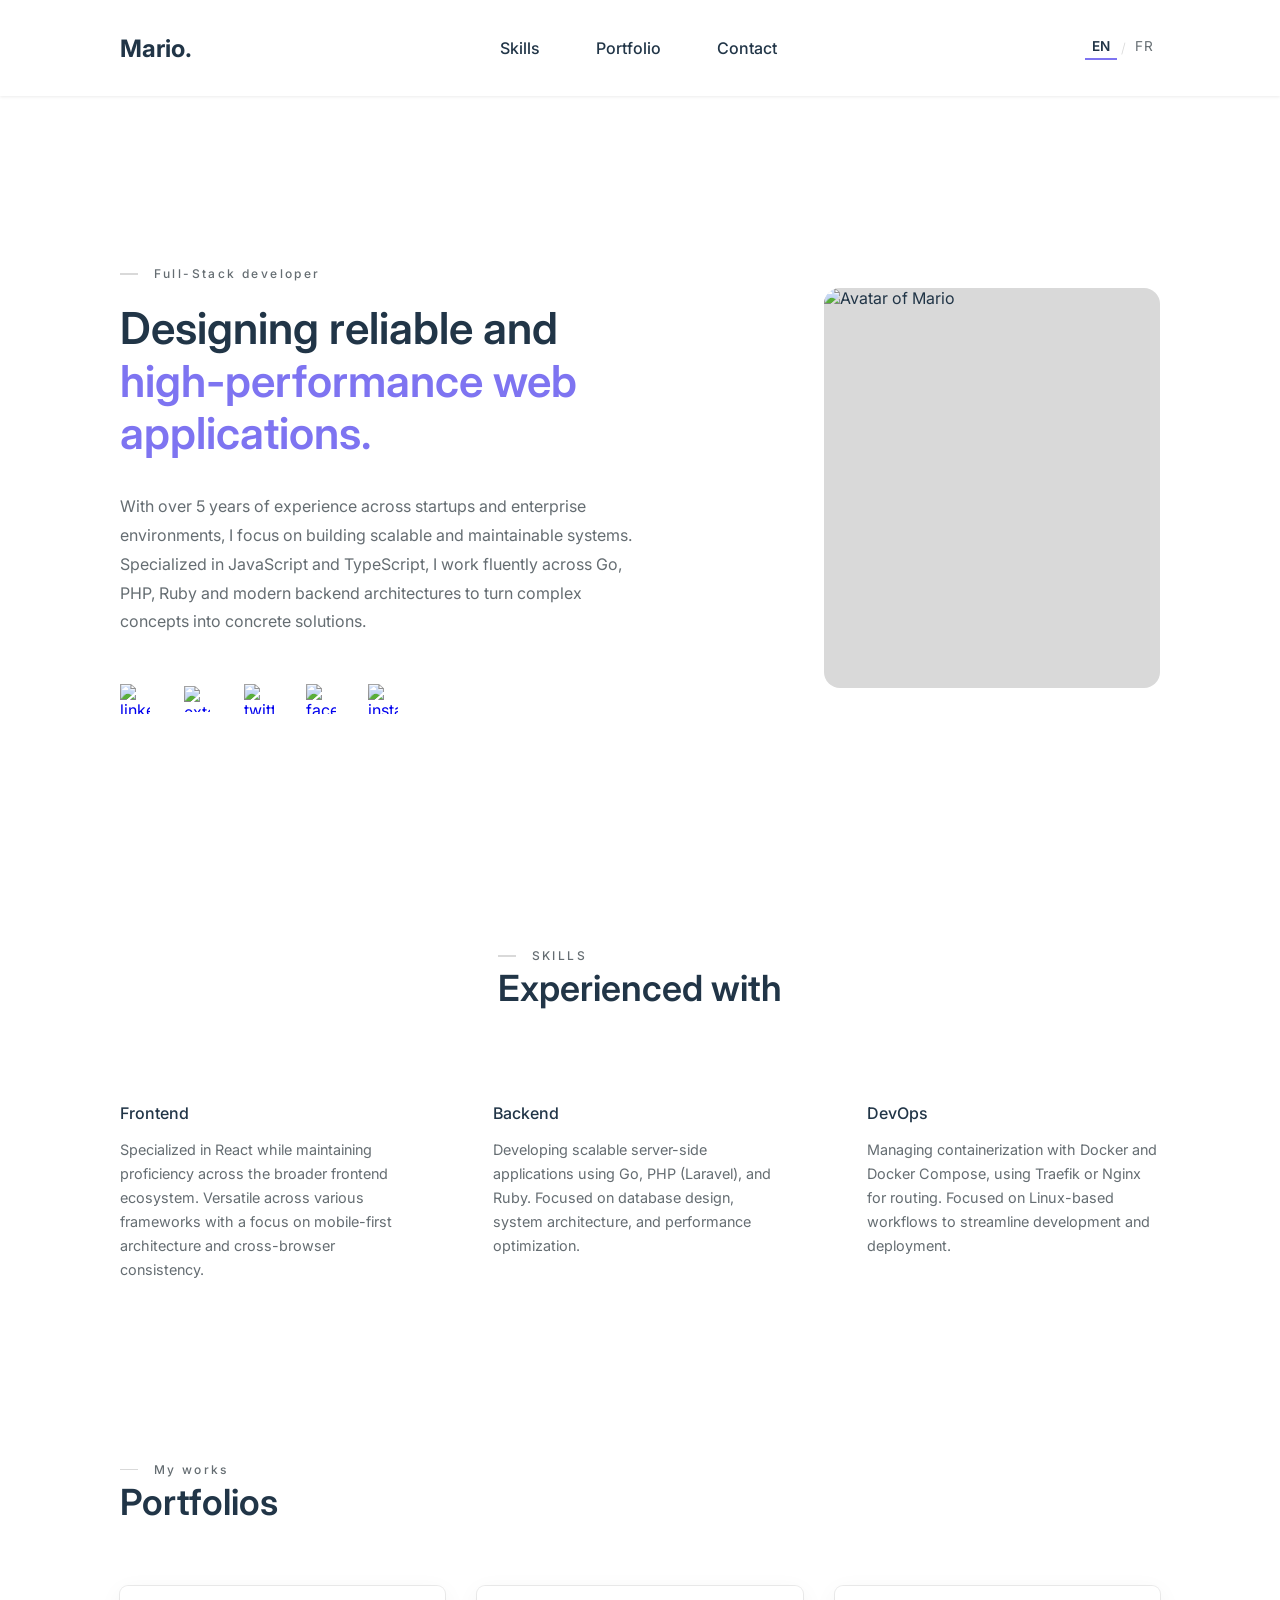
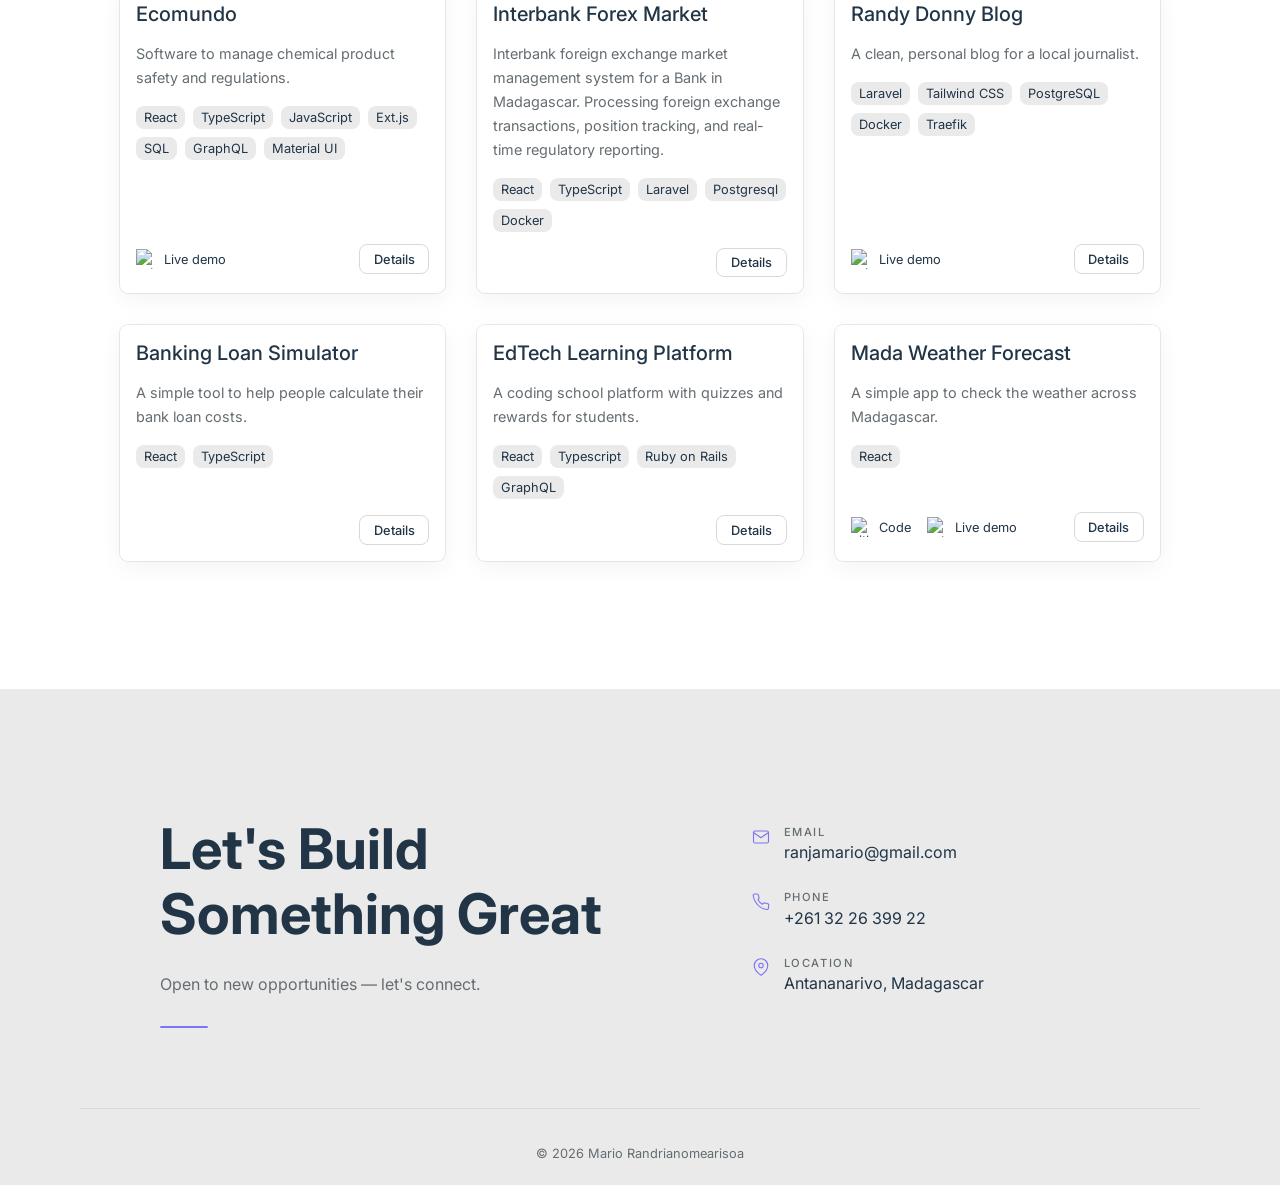
==== commit 1bb37229: "style" ====
--- a/index.html
+++ b/index.html
@@ -1,3 +1,3 @@
-<!DOCTYPE html><html lang="en" style="scroll-behavior: smooth;"> <head><!-- Charset & viewport --><meta charset="UTF-8"><meta name="viewport" content="width=device-width, initial-scale=1.0"><!-- Primary SEO --><title>Mario — Full-Stack Developer</title><meta name="description" content="Full-Stack developer with 5+ years of experience building scalable web applications. Specialized in JavaScript, TypeScript, Go, PHP, and Ruby."><meta name="robots" content="index, follow"><link rel="canonical" href="https://your_domain_here.com/"><!-- hreflang for bilingual site --><link rel="alternate" hreflang="en" href="https://your_domain_here.com/"><link rel="alternate" hreflang="fr" href="https://your_domain_here.com/fr/"><link rel="alternate" hreflang="x-default" href="https://your_domain_here.com/"><!-- Open Graph --><meta property="og:type" content="website"><meta property="og:url" content="https://your_domain_here.com/"><meta property="og:title" content="Mario — Full-Stack Developer"><meta property="og:description" content="Full-Stack developer with 5+ years of experience building scalable web applications. Specialized in JavaScript, TypeScript, Go, PHP, and Ruby."><meta property="og:image" content="https://your_domain_here.com/og-image.png"><meta property="og:image:width" content="1200"><meta property="og:image:height" content="630"><meta property="og:locale" content="en_US"><meta property="og:locale:alternate" content="fr_FR"><meta property="og:site_name" content="Mario Portfolio"><!-- Twitter / X Card --><meta name="twitter:card" content="summary_large_image"><meta name="twitter:title" content="Mario — Full-Stack Developer"><meta name="twitter:description" content="Full-Stack developer with 5+ years of experience building scalable web applications. Specialized in JavaScript, TypeScript, Go, PHP, and Ruby."><meta name="twitter:image" content="https://your_domain_here.com/og-image.png"><!-- Favicon --><link rel="icon" type="image/x-icon" href="/favicon.ico"><link rel="apple-touch-icon" sizes="180x180" href="/apple-touch-icon.png"><meta name="theme-color" content="#7e74f1"><!-- Fonts --><link rel="preconnect" href="https://fonts.googleapis.com"><link rel="preconnect" href="https://fonts.gstatic.com" crossorigin><link href="https://fonts.googleapis.com/css2?family=Inter:wght@100..900&display=swap" rel="stylesheet"><!-- JSON-LD structured data --><script type="application/ld+json">{"@context":"https://schema.org","@type":"Person","name":"Mario","url":"https://your_domain_here.com","jobTitle":"Full-Stack Developer","email":"ranjamario@gmail.com","address":{"@type":"PostalAddress","addressLocality":"Antananarivo","addressCountry":"MG"},"knowsLanguage":["en","fr"],"knowsAbout":["JavaScript","TypeScript","Go","PHP","Ruby","React","Docker"]}</script><link rel="stylesheet" href="/_astro/Contact.BycgtQos.css"></head> <body> <header class="header"> <a href="#" class="header__logo">Mario.</a> <nav class="header__nav"> <ul class="header__nav-list"> <li class="header__nav-item"> <a href="#skill" class="header__nav-link">Skills</a> </li> <li class="header__nav-item"> <a href="#portfolio" class="header__nav-link">Portfolio</a> </li> <li class="header__nav-item"> <a href="#contact" class="header__nav-link">Contact</a> </li> </ul> </nav> <div class="header__actions"> <div class="lang-switcher header__lang"> <a href="/" class="lang-switcher__option lang-switcher__option--active" aria-current="true" aria-label="Switch to English">EN</a> <span class="lang-switcher__divider" aria-hidden="true">/</span> <a href="/fr/" class="lang-switcher__option" aria-label="Passer en français">FR</a> </div> <button id="burger-btn" class="header__burger" aria-label="Open menu" aria-expanded="false"> <span></span> <span></span> <span></span> </button> </div> </header> <div id="nav-backdrop" class="header__backdrop"></div> <div id="mobile-nav" class="header__mobile-nav"> <ul class="header__mobile-nav-list"> <li> <a href="#skill" class="header__mobile-nav-link">Skills</a> </li> <li> <a href="#portfolio" class="header__mobile-nav-link">Portfolio</a> </li> <li> <a href="#contact" class="header__mobile-nav-link">Contact</a> </li> </ul> <div class="lang-switcher lang-switcher--mobile"> <a href="/" class="lang-switcher__option lang-switcher__option--active" aria-current="true" aria-label="Switch to English">EN</a> <span class="lang-switcher__divider" aria-hidden="true">/</span> <a href="/fr/" class="lang-switcher__option" aria-label="Passer en français">FR</a> </div> </div> <script type="module">document.addEventListener("DOMContentLoaded",function(){const e=document.getElementById("burger-btn"),t=document.getElementById("mobile-nav"),n=document.getElementById("nav-backdrop");!e||!t||!n||(e.addEventListener("click",function(){const a=e.classList.toggle("header__burger--open");t.classList.toggle("header__mobile-nav--open",a),n.classList.toggle("header__backdrop--visible",a),e.setAttribute("aria-expanded",String(a))}),t.querySelectorAll(".header__mobile-nav-link").forEach(function(a){a.addEventListener("click",function(){e.classList.remove("header__burger--open"),t.classList.remove("header__mobile-nav--open"),n.classList.remove("header__backdrop--visible"),e.setAttribute("aria-expanded","false")})}),n.addEventListener("click",function(){e.classList.remove("header__burger--open"),t.classList.remove("header__mobile-nav--open"),n.classList.remove("header__backdrop--visible"),e.setAttribute("aria-expanded","false")}))});</script> <div class="container"> <main> <section class="hero-container"> <section class="hero__text"> <span class="section-title">Full-Stack developer</span> <h1 class="hero__name"> <span>Designing reliable and</span> <span class="hero__name hero__name--lastname">high-performance web applications.</span> </h1> <p class="hero__description"> With over 5 years of experience across startups and enterprise environments, I focus on building scalable and maintainable systems. Specialized in JavaScript and TypeScript, I work fluently across Go, PHP, Ruby and modern backend architectures to turn complex concepts into concrete solutions. </p> <div class="hero__social-media"> <a href="https://www.linkedin.com/in/mario-randrianomearisoa/" target="_blank" class="hero__social-media-link"> <img src="https://img.icons8.com/ios-filled/30/213547/linkedin.png" alt="linkedin" loading="eager" decoding="async" width="30" height="30"> </a> <a href="https://github.com/MaxR522" target="_blank" class="hero__social-media-link"> <img src="https://img.icons8.com/external-tal-revivo-bold-tal-revivo/26/213547/external-github-community-for-software-building-and-testing-online-logo-bold-tal-revivo.png" alt="external-github-community-for-software-building-and-testing-online-logo-bold-tal-revivo" loading="eager" decoding="async" width="26" height="26"> </a> <a href="https://x.com/RanjaMario" target="_blank" class="hero__social-media-link"> <img src="https://img.icons8.com/ios-filled/30/213547/twitterx--v1.png" alt="twitterx--v1" loading="eager" decoding="async" width="30" height="30"> </a> <a href="https://www.facebook.com/R.Mario22" target="_blank" class="hero__social-media-link"> <img src="https://img.icons8.com/ios-filled/30/213547/facebook--v1.png" alt="facebook--v1" loading="eager" decoding="async" width="30" height="30"> </a> <a href="https://www.instagram.com/r.mario.r/" target="_blank" class="hero__social-media-link"> <img src="https://img.icons8.com/ios-filled/30/213547/instagram-new--v1.png" alt="instagram-new--v1" loading="eager" decoding="async" width="30" height="30"> </a> </div> </section> <div class="hero__image"> <img src="https://res.cloudinary.com/randy-blog/image/upload/q_auto/f_auto/v1776061823/avatars-9jR7ze2sUWhIk5Av-hUyK5Q-t500x500_lmuuu3.jpg" alt="Avatar of Mario" loading="eager" data-i18n-key="hero-avatar-alt" decoding="async" width="336" height="400" class="hero__image-photo"> </div> </section> <section id="skill" class="skills"> <div> <span class="section-title">SKILLS</span> <span class="section-subtitle">Experienced with</span> </div> <div class="skills__item-container"> <div class="skill-item"> <div class="skill-item__header"> <span class="skill-item__title">Frontend</span> </div> <p class="skill-item__description">Specialized in React while maintaining proficiency across the broader frontend ecosystem. Versatile across various frameworks with a focus on mobile-first architecture and cross-browser consistency.</p> </div> <div class="skill-item"> <div class="skill-item__header"> <span class="skill-item__title">Backend</span> </div> <p class="skill-item__description">Developing scalable server-side applications using Go, PHP (Laravel), and Ruby. Focused on database design, system architecture, and performance optimization.</p> </div> <div class="skill-item"> <div class="skill-item__header"> <span class="skill-item__title">DevOps</span> </div> <p class="skill-item__description">Managing containerization with Docker and Docker Compose, using Traefik or Nginx for routing. Focused on Linux-based workflows to streamline development and deployment.</p> </div> </div> </section> <section id="portfolio" class="portfolio"> <div> <span class="section-title">My works</span> <span class="section-subtitle">Portfolios</span> </div> <div class="portfolio__card-container"> <div class="project-card"> <div class="project-card__header"> <span class="project-card__title">Ecomundo</span> </div> <div class="project-card__content"> <div class="project-card__description">Software to manage chemical product safety and regulations.</div> <div class="project-card__technologies"> <span class="techno-chip">React</span><span class="techno-chip">TypeScript</span><span class="techno-chip">JavaScript</span><span class="techno-chip">Ext.js</span><span class="techno-chip">SQL</span><span class="techno-chip">GraphQL</span><span class="techno-chip">Material UI</span> </div> </div> <div class="project-card__footer"> <div class="project-card__links">  <a href="https://www.ecomundo.eu/en" target="_blank" rel="noopener noreferrer" class="project-card__link"> <img src="https://img.icons8.com/material-outlined/20/333333/external-link.png" alt="external-link" loading="lazy" decoding="async" width="20" height="20"> <span>Live demo</span> </a> </div> <button class="project-card__details-btn"> Details </button> </div> </div> <div class="project-modal-overlay" role="dialog" aria-modal="true" aria-labelledby="modal-title-1" aria-hidden="true"> <div class="project-modal" tabindex="-1"> <div class="project-modal__header"> <h2 class="project-modal__title" id="modal-title-1">Ecomundo</h2> <button class="project-modal__close" aria-label="Close"> <svg width="24" height="24" viewBox="0 0 24 24" fill="none" stroke="currentColor" stroke-width="2" stroke-linecap="round" stroke-linejoin="round" aria-hidden="true"> <line x1="18" y1="6" x2="6" y2="18"></line> <line x1="6" y1="6" x2="18" y2="18"></line> </svg> </button> </div> <div class="project-modal__body"> <div class="project-modal__image-wrapper"> <img src="https://res.cloudinary.com/randy-blog/image/upload/v1775982570/659bc271dc2cefbdf6884b4e_Visuel-COSMETIC-Factory_19.30_Tablette-labo_2019_rm8rpl.webp" alt="Ecomundo preview" loading="lazy"> </div> <div class="project-modal__meta"> <span class="techno-chip project-modal__role-chip">Frontend Developer</span> </div> <p class="project-modal__long-desc">EcoMundo is a global partner for chemical industry professionals, providing specialized software solutions and regulatory services. The platform supports small, medium, and large enterprises worldwide across multiple sectors, helping to accelerate the market launch of products like cosmetics, perfumes, and paints. With over 500 global clients and millions of dollars in annual revenue.</p> <div class="project-modal__section"> <span class="project-modal__section-label">Highlights</span> <ul class="project-modal__highlights"> <li>Worked on the migration from Ext.js to React to modernize the user experience</li><li>Built out new features while maintaining legacy code</li><li>Member of the research and development team, exploring new technologies.</li> </ul> </div> <div class="project-modal__section"> <span class="project-modal__section-label">Built with</span> <div class="project-modal__tech"> <span class="techno-chip">React</span><span class="techno-chip">TypeScript</span><span class="techno-chip">JavaScript</span><span class="techno-chip">Ext.js</span><span class="techno-chip">SQL</span><span class="techno-chip">GraphQL</span><span class="techno-chip">Material UI</span> </div> </div> <div class="project-modal__actions">  <a href="https://www.ecomundo.eu/en" target="_blank" rel="noopener noreferrer" class="project-modal__action project-modal__action--filled"> <img src="https://img.icons8.com/material-outlined/20/ffffff/external-link.png" alt="external-link" loading="lazy" decoding="async" width="16" height="16"> <span>Live demo</span> </a> </div> </div> </div> </div><div class="project-card"> <div class="project-card__header"> <span class="project-card__title">Interbank Forex Market</span> </div> <div class="project-card__content"> <div class="project-card__description">Interbank foreign exchange market management system for a Bank in Madagascar. Processing foreign exchange transactions, position tracking, and real-time regulatory reporting.</div> <div class="project-card__technologies"> <span class="techno-chip">React</span><span class="techno-chip">TypeScript</span><span class="techno-chip">Laravel</span><span class="techno-chip">Postgresql</span><span class="techno-chip">Docker</span> </div> </div> <div class="project-card__footer"> <div class="project-card__links">   </div> <button class="project-card__details-btn"> Details </button> </div> </div> <div class="project-modal-overlay" role="dialog" aria-modal="true" aria-labelledby="modal-title-2" aria-hidden="true"> <div class="project-modal" tabindex="-1"> <div class="project-modal__header"> <h2 class="project-modal__title" id="modal-title-2">Interbank Forex Market</h2> <button class="project-modal__close" aria-label="Close"> <svg width="24" height="24" viewBox="0 0 24 24" fill="none" stroke="currentColor" stroke-width="2" stroke-linecap="round" stroke-linejoin="round" aria-hidden="true"> <line x1="18" y1="6" x2="6" y2="18"></line> <line x1="6" y1="6" x2="18" y2="18"></line> </svg> </button> </div> <div class="project-modal__body"> <div class="project-modal__image-wrapper"> <img src="https://res.cloudinary.com/randy-blog/image/upload/q_auto/f_auto/v1775983119/pexels-freestockpro-12955791_m3aedy.jpg" alt="Interbank Forex Market preview" loading="lazy"> </div> <div class="project-modal__meta"> <span class="techno-chip project-modal__role-chip">Fullstack Developer</span> </div> <p class="project-modal__long-desc">This is a management system for the Interbank foreign exchange market, built for a commercial bank in Madagascar. It processes forex transactions, tracks currency positions in real-time, and handles mandatory regulatory reporting.</p> <div class="project-modal__section"> <span class="project-modal__section-label">Highlights</span> <ul class="project-modal__highlights"> <li>Collaborated on the backend logic to handle sensitive financial trades</li><li>Helped build dashboards that show real-time bank liquidity</li><li>Set up Docker to make it easier for the whole team to run and deploy the app</li> </ul> </div> <div class="project-modal__section"> <span class="project-modal__section-label">Built with</span> <div class="project-modal__tech"> <span class="techno-chip">React</span><span class="techno-chip">TypeScript</span><span class="techno-chip">Laravel</span><span class="techno-chip">Postgresql</span><span class="techno-chip">Docker</span> </div> </div>  </div> </div> </div><div class="project-card"> <div class="project-card__header"> <span class="project-card__title">Randy Donny Blog</span> </div> <div class="project-card__content"> <div class="project-card__description">A clean, personal blog for a local journalist.</div> <div class="project-card__technologies"> <span class="techno-chip">Laravel</span><span class="techno-chip">Tailwind CSS</span><span class="techno-chip">PostgreSQL</span><span class="techno-chip">Docker</span><span class="techno-chip">Traefik</span> </div> </div> <div class="project-card__footer"> <div class="project-card__links">  <a href="https://randy-donny.com/" target="_blank" rel="noopener noreferrer" class="project-card__link"> <img src="https://img.icons8.com/material-outlined/20/333333/external-link.png" alt="external-link" loading="lazy" decoding="async" width="20" height="20"> <span>Live demo</span> </a> </div> <button class="project-card__details-btn"> Details </button> </div> </div> <div class="project-modal-overlay" role="dialog" aria-modal="true" aria-labelledby="modal-title-3" aria-hidden="true"> <div class="project-modal" tabindex="-1"> <div class="project-modal__header"> <h2 class="project-modal__title" id="modal-title-3">Randy Donny Blog</h2> <button class="project-modal__close" aria-label="Close"> <svg width="24" height="24" viewBox="0 0 24 24" fill="none" stroke="currentColor" stroke-width="2" stroke-linecap="round" stroke-linejoin="round" aria-hidden="true"> <line x1="18" y1="6" x2="6" y2="18"></line> <line x1="6" y1="6" x2="18" y2="18"></line> </svg> </button> </div> <div class="project-modal__body"> <div class="project-modal__image-wrapper"> <img src="https://res.cloudinary.com/randy-blog/image/upload/q_auto/f_auto/v1775984117/Screenshot_20260412_115445_srhbym.png" alt="Randy Donny Blog preview" loading="lazy"> </div> <div class="project-modal__meta"> <span class="techno-chip project-modal__role-chip">Fullstack Developer</span> </div> <p class="project-modal__long-desc">A straightforward blog I built for a profesional journalist to share news and stories. It&#39;s not meant to be over-complicated; just a reliable place to write articles and make sure they look good and load fast on phones.</p> <div class="project-modal__section"> <span class="project-modal__section-label">Highlights</span> <ul class="project-modal__highlights"> <li>Built an easy-to-use system for writing and organizing articles</li><li>Set up the basics for SEO so the stories actually show up in search results</li><li>Made sure the layout is comfortable to read on a mobile screen</li><li>Used Traefik and Docker to keep the hosting side of things simple and clean</li> </ul> </div> <div class="project-modal__section"> <span class="project-modal__section-label">Built with</span> <div class="project-modal__tech"> <span class="techno-chip">Laravel</span><span class="techno-chip">Tailwind CSS</span><span class="techno-chip">PostgreSQL</span><span class="techno-chip">Docker</span><span class="techno-chip">Traefik</span> </div> </div> <div class="project-modal__actions">  <a href="https://randy-donny.com/" target="_blank" rel="noopener noreferrer" class="project-modal__action project-modal__action--filled"> <img src="https://img.icons8.com/material-outlined/20/ffffff/external-link.png" alt="external-link" loading="lazy" decoding="async" width="16" height="16"> <span>Live demo</span> </a> </div> </div> </div> </div><div class="project-card"> <div class="project-card__header"> <span class="project-card__title">Banking Loan Simulator</span> </div> <div class="project-card__content"> <div class="project-card__description">A simple tool to help people calculate their bank loan costs.</div> <div class="project-card__technologies"> <span class="techno-chip">React</span><span class="techno-chip">TypeScript</span> </div> </div> <div class="project-card__footer"> <div class="project-card__links">   </div> <button class="project-card__details-btn"> Details </button> </div> </div> <div class="project-modal-overlay" role="dialog" aria-modal="true" aria-labelledby="modal-title-4" aria-hidden="true"> <div class="project-modal" tabindex="-1"> <div class="project-modal__header"> <h2 class="project-modal__title" id="modal-title-4">Banking Loan Simulator</h2> <button class="project-modal__close" aria-label="Close"> <svg width="24" height="24" viewBox="0 0 24 24" fill="none" stroke="currentColor" stroke-width="2" stroke-linecap="round" stroke-linejoin="round" aria-hidden="true"> <line x1="18" y1="6" x2="6" y2="18"></line> <line x1="6" y1="6" x2="18" y2="18"></line> </svg> </button> </div> <div class="project-modal__body"> <div class="project-modal__image-wrapper"> <img src="https://res.cloudinary.com/randy-blog/image/upload/q_auto/f_auto/v1775983647/bmoi-simulateur_vyjuc7.png" alt="Banking Loan Simulator preview" loading="lazy"> </div> <div class="project-modal__meta"> <span class="techno-chip project-modal__role-chip">Frontend Developer</span> </div> <p class="project-modal__long-desc">I built this module for a bank in Madagascar so their customers could figure out their own loans. You just pick what you&#39;re buying like a car and it shows you the monthly payments and fees instantly. It&#39;s all about making the bank&#39;s math easy for regular people to understand.</p> <div class="project-modal__section"> <span class="project-modal__section-label">Highlights</span> <ul class="project-modal__highlights"> <li>Created an easy step-by-step form for a complex process</li><li>Wrote the logic to update all the math instantly as the user types</li><li>Made sure it works perfectly on mobile phones</li><li>Cleaned up the UI to make the loan details clear and transparent</li> </ul> </div> <div class="project-modal__section"> <span class="project-modal__section-label">Built with</span> <div class="project-modal__tech"> <span class="techno-chip">React</span><span class="techno-chip">TypeScript</span> </div> </div>  </div> </div> </div><div class="project-card"> <div class="project-card__header"> <span class="project-card__title">EdTech Learning Platform</span> </div> <div class="project-card__content"> <div class="project-card__description">A coding school platform with quizzes and rewards for students.</div> <div class="project-card__technologies"> <span class="techno-chip">React</span><span class="techno-chip">Typescript</span><span class="techno-chip">Ruby on Rails</span><span class="techno-chip">GraphQL</span> </div> </div> <div class="project-card__footer"> <div class="project-card__links">   </div> <button class="project-card__details-btn"> Details </button> </div> </div> <div class="project-modal-overlay" role="dialog" aria-modal="true" aria-labelledby="modal-title-5" aria-hidden="true"> <div class="project-modal" tabindex="-1"> <div class="project-modal__header"> <h2 class="project-modal__title" id="modal-title-5">EdTech Learning Platform</h2> <button class="project-modal__close" aria-label="Close"> <svg width="24" height="24" viewBox="0 0 24 24" fill="none" stroke="currentColor" stroke-width="2" stroke-linecap="round" stroke-linejoin="round" aria-hidden="true"> <line x1="18" y1="6" x2="6" y2="18"></line> <line x1="6" y1="6" x2="18" y2="18"></line> </svg> </button> </div> <div class="project-modal__body"> <div class="project-modal__image-wrapper"> <img src="https://res.cloudinary.com/randy-blog/image/upload/q_auto/f_auto/v1775986613/5204029_llppho.jpg" alt="EdTech Learning Platform preview" loading="lazy"> </div> <div class="project-modal__meta"> <span class="techno-chip project-modal__role-chip">Fullstack Developer</span> </div> <p class="project-modal__long-desc">This was an earlier version of the Sayna platform. I worked with the team to build a place where people could learn to code using quizzes and a system that rewards you as you progress. It was a fun project that used a mix of different techs to keep students engaged.</p> <div class="project-modal__section"> <span class="project-modal__section-label">Highlights</span> <ul class="project-modal__highlights"> <li>Worked on the database to track student scores and badges</li><li>Helped build the API that handles all the learning content</li><li>Built parts of the interface where students take their coding lessons</li><li>Used GraphQL to keep the data flowing smoothly between the front and back ends</li> </ul> </div> <div class="project-modal__section"> <span class="project-modal__section-label">Built with</span> <div class="project-modal__tech"> <span class="techno-chip">React</span><span class="techno-chip">Typescript</span><span class="techno-chip">Ruby on Rails</span><span class="techno-chip">GraphQL</span> </div> </div>  </div> </div> </div><div class="project-card"> <div class="project-card__header"> <span class="project-card__title">Mada Weather Forecast</span> </div> <div class="project-card__content"> <div class="project-card__description">A simple app to check the weather across Madagascar.</div> <div class="project-card__technologies"> <span class="techno-chip">React</span> </div> </div> <div class="project-card__footer"> <div class="project-card__links"> <a href="https://github.com/MaxR522/mada-weather-forecast" target="_blank" rel="noopener noreferrer" class="project-card__link"> <img src="https://img.icons8.com/ios-glyphs/20/333333/github.png" alt="github" loading="lazy" decoding="async" width="20" height="20"> <span>Code</span> </a> <a href="https://mada-carte-meteo.netlify.app/" target="_blank" rel="noopener noreferrer" class="project-card__link"> <img src="https://img.icons8.com/material-outlined/20/333333/external-link.png" alt="external-link" loading="lazy" decoding="async" width="20" height="20"> <span>Live demo</span> </a> </div> <button class="project-card__details-btn"> Details </button> </div> </div> <div class="project-modal-overlay" role="dialog" aria-modal="true" aria-labelledby="modal-title-6" aria-hidden="true"> <div class="project-modal" tabindex="-1"> <div class="project-modal__header"> <h2 class="project-modal__title" id="modal-title-6">Mada Weather Forecast</h2> <button class="project-modal__close" aria-label="Close"> <svg width="24" height="24" viewBox="0 0 24 24" fill="none" stroke="currentColor" stroke-width="2" stroke-linecap="round" stroke-linejoin="round" aria-hidden="true"> <line x1="18" y1="6" x2="6" y2="18"></line> <line x1="6" y1="6" x2="18" y2="18"></line> </svg> </button> </div> <div class="project-modal__body"> <div class="project-modal__image-wrapper"> <img src="https://res.cloudinary.com/randy-blog/image/upload/q_auto/f_auto/v1775985260/map_xuyqvr.png" alt="Mada Weather Forecast preview" loading="lazy"> </div> <div class="project-modal__meta"> <span class="techno-chip project-modal__role-chip">Frontend Developer</span> </div> <p class="project-modal__long-desc">This is one of my very first projects from when I was starting out with React. It&#39;s definitely not perfect, but I keep it in my portfolio because it reminds me of how much I&#39;ve learned since then and where it all began.</p> <div class="project-modal__section"> <span class="project-modal__section-label">Highlights</span> <ul class="project-modal__highlights"> <li>My first real experiment with React components</li><li>Learned how to pull and display data from a public weather API</li><li>The project that helped me understand how to handle state in an app</li> </ul> </div> <div class="project-modal__section"> <span class="project-modal__section-label">Built with</span> <div class="project-modal__tech"> <span class="techno-chip">React</span> </div> </div> <div class="project-modal__actions"> <a href="https://github.com/MaxR522/mada-weather-forecast" target="_blank" rel="noopener noreferrer" class="project-modal__action project-modal__action--outlined"> <img src="https://img.icons8.com/ios-glyphs/20/333333/github.png" alt="github" loading="lazy" decoding="async" width="16" height="16"> <span>Code</span> </a> <a href="https://mada-carte-meteo.netlify.app/" target="_blank" rel="noopener noreferrer" class="project-modal__action project-modal__action--filled"> <img src="https://img.icons8.com/material-outlined/20/ffffff/external-link.png" alt="external-link" loading="lazy" decoding="async" width="16" height="16"> <span>Live demo</span> </a> </div> </div> </div> </div> </div> </section> <script type="module">const p=document.querySelectorAll(".project-modal-overlay");p.forEach(e=>{const i=e.previousElementSibling?.querySelector(".project-card__details-btn"),c=e.querySelector(".project-modal"),a=e.querySelector(".project-modal__close");let r=null;function u(){return Array.from(c.querySelectorAll('a[href], button:not([disabled]), [tabindex]:not([tabindex="-1"])'))}function f(){r=document.activeElement,e.removeAttribute("aria-hidden"),e.classList.add("project-modal-overlay--open"),document.body.style.overflow="hidden",c.focus()}function d(){e.classList.remove("project-modal-overlay--open"),e.addEventListener("transitionend",()=>{e.setAttribute("aria-hidden","true"),document.body.style.overflow="",r?.focus()},{once:!0})}function m(t){if(t.key!=="Tab")return;const n=u(),s=n[0],l=n[n.length-1];t.shiftKey?document.activeElement===s&&(t.preventDefault(),l.focus()):document.activeElement===l&&(t.preventDefault(),s.focus())}i?.addEventListener("click",f),a?.addEventListener("click",d),e.addEventListener("pointerdown",t=>{t.target===e&&d()}),e.addEventListener("keydown",m)});document.addEventListener("keydown",e=>{if(e.key!=="Escape")return;const o=document.querySelector(".project-modal-overlay--open");o&&o.querySelector(".project-modal__close")?.click()});</script> <section id="contact" class="contact"> <div class="contact__inner"> <div class="contact__left"> <h2 class="contact__title"> Let&#39;s Build Something Great </h2> <p class="contact__tagline"> Open to new opportunities — let&#39;s connect. </p> <span class="contact__accent-line" aria-hidden="true"></span> </div> <div class="contact__right"> <ul class="contact__info-list"> <li class="contact__info-item"> <span class="contact__info-icon"> <svg width="18" height="18" viewBox="0 0 24 24" fill="none" xmlns="http://www.w3.org/2000/svg" aria-hidden="true"> <path d="M4 4h16c1.1 0 2 .9 2 2v12c0 1.1-.9 2-2 2H4c-1.1 0-2-.9-2-2V6c0-1.1.9-2 2-2z" stroke="var(--primary-color)" stroke-width="1.5" stroke-linecap="round" stroke-linejoin="round"></path> <polyline points="22,6 12,13 2,6" stroke="var(--primary-color)" stroke-width="1.5" stroke-linecap="round" stroke-linejoin="round"></polyline> </svg> </span> <div class="contact__info-content"> <span class="contact__info-label">Email</span> <a href="mailto:ranjamario@gmail.com" class="contact__info-link">ranjamario@gmail.com</a> </div> </li> <li class="contact__info-item"> <span class="contact__info-icon"> <svg width="18" height="18" viewBox="0 0 24 24" fill="none" xmlns="http://www.w3.org/2000/svg" aria-hidden="true"> <path d="M22 16.92v3a2 2 0 0 1-2.18 2 19.79 19.79 0 0 1-8.63-3.07A19.5 19.5 0 0 1 4.69 12a19.79 19.79 0 0 1-3.07-8.67A2 2 0 0 1 3.6 1.28h3a2 2 0 0 1 2 1.72 12.84 12.84 0 0 0 .7 2.81 2 2 0 0 1-.45 2.11L7.91 9a16 16 0 0 0 6 6l1.27-1.27a2 2 0 0 1 2.11-.45 12.84 12.84 0 0 0 2.81.7A2 2 0 0 1 22 16.92z" stroke="var(--primary-color)" stroke-width="1.5" stroke-linecap="round" stroke-linejoin="round"></path> </svg> </span> <div class="contact__info-content"> <span class="contact__info-label">Phone</span> <a href="tel:+261000000000" class="contact__info-link">+261 32 26 399 22</a> </div> </li> <li class="contact__info-item"> <span class="contact__info-icon"> <svg width="18" height="18" viewBox="0 0 24 24" fill="none" xmlns="http://www.w3.org/2000/svg" aria-hidden="true"> <path d="M21 10c0 7-9 13-9 13s-9-6-9-13a9 9 0 0 1 18 0z" stroke="var(--primary-color)" stroke-width="1.5" stroke-linecap="round" stroke-linejoin="round"></path> <circle cx="12" cy="10" r="3" stroke="var(--primary-color)" stroke-width="1.5"></circle> </svg> </span> <div class="contact__info-content"> <span class="contact__info-label">Location</span> <span class="contact__info-value">Antananarivo, Madagascar</span> </div> </li> </ul> </div> </div> <hr class="contact__divider"> <p class="contact__copyright">
+<!DOCTYPE html><html lang="en" style="scroll-behavior: smooth;"> <head><!-- Charset & viewport --><meta charset="UTF-8"><meta name="viewport" content="width=device-width, initial-scale=1.0"><!-- Primary SEO --><title>Mario — Full-Stack Developer</title><meta name="description" content="Full-Stack developer with 5+ years of experience building scalable web applications. Specialized in JavaScript, TypeScript, Go, PHP, and Ruby."><meta name="robots" content="index, follow"><link rel="canonical" href="https://your_domain_here.com/"><!-- hreflang for bilingual site --><link rel="alternate" hreflang="en" href="https://your_domain_here.com/"><link rel="alternate" hreflang="fr" href="https://your_domain_here.com/fr/"><link rel="alternate" hreflang="x-default" href="https://your_domain_here.com/"><!-- Open Graph --><meta property="og:type" content="website"><meta property="og:url" content="https://your_domain_here.com/"><meta property="og:title" content="Mario — Full-Stack Developer"><meta property="og:description" content="Full-Stack developer with 5+ years of experience building scalable web applications. Specialized in JavaScript, TypeScript, Go, PHP, and Ruby."><meta property="og:image" content="https://your_domain_here.com/og-image.png"><meta property="og:image:width" content="1200"><meta property="og:image:height" content="630"><meta property="og:locale" content="en_US"><meta property="og:locale:alternate" content="fr_FR"><meta property="og:site_name" content="Mario Portfolio"><!-- Twitter / X Card --><meta name="twitter:card" content="summary_large_image"><meta name="twitter:title" content="Mario — Full-Stack Developer"><meta name="twitter:description" content="Full-Stack developer with 5+ years of experience building scalable web applications. Specialized in JavaScript, TypeScript, Go, PHP, and Ruby."><meta name="twitter:image" content="https://your_domain_here.com/og-image.png"><!-- Font preload --><link rel="preload" href="/Inter/Inter-VariableFont_opsz,wght.ttf" as="font" type="font/ttf" crossorigin><!-- Favicon --><link rel="icon" type="image/x-icon" href="/favicon.ico"><link rel="apple-touch-icon" sizes="180x180" href="/apple-touch-icon.png"><meta name="theme-color" content="#7e74f1"><!-- JSON-LD structured data --><script type="application/ld+json">{"@context":"https://schema.org","@type":"Person","name":"Mario","url":"https://your_domain_here.com","jobTitle":"Full-Stack Developer","email":"ranjamario@gmail.com","address":{"@type":"PostalAddress","addressLocality":"Antananarivo","addressCountry":"MG"},"knowsLanguage":["en","fr"],"knowsAbout":["JavaScript","TypeScript","Go","PHP","Ruby","React","Docker"]}</script><link rel="stylesheet" href="/_astro/style.COPakDay.css"></head> <body> <header class="header"> <a href="#" class="header__logo">Mario.</a> <nav class="header__nav"> <ul class="header__nav-list"> <li class="header__nav-item"> <a href="#skill" class="header__nav-link">Skills</a> </li> <li class="header__nav-item"> <a href="#portfolio" class="header__nav-link">Portfolio</a> </li> <li class="header__nav-item"> <a href="#contact" class="header__nav-link">Contact</a> </li> </ul> </nav> <div class="header__actions"> <div class="lang-switcher header__lang"> <a href="/" class="lang-switcher__option lang-switcher__option--active" aria-current="true" aria-label="Switch to English">EN</a> <span class="lang-switcher__divider" aria-hidden="true">/</span> <a href="/fr/" class="lang-switcher__option" aria-label="Passer en français">FR</a> </div> <button id="burger-btn" class="header__burger" aria-label="Open menu" aria-expanded="false"> <span></span> <span></span> <span></span> </button> </div> </header> <div id="nav-backdrop" class="header__backdrop"></div> <div id="mobile-nav" class="header__mobile-nav"> <ul class="header__mobile-nav-list"> <li> <a href="#skill" class="header__mobile-nav-link">Skills</a> </li> <li> <a href="#portfolio" class="header__mobile-nav-link">Portfolio</a> </li> <li> <a href="#contact" class="header__mobile-nav-link">Contact</a> </li> </ul> <div class="lang-switcher lang-switcher--mobile"> <a href="/" class="lang-switcher__option lang-switcher__option--active" aria-current="true" aria-label="Switch to English">EN</a> <span class="lang-switcher__divider" aria-hidden="true">/</span> <a href="/fr/" class="lang-switcher__option" aria-label="Passer en français">FR</a> </div> </div> <script type="module">document.addEventListener("DOMContentLoaded",function(){const e=document.getElementById("burger-btn"),t=document.getElementById("mobile-nav"),n=document.getElementById("nav-backdrop");!e||!t||!n||(e.addEventListener("click",function(){const a=e.classList.toggle("header__burger--open");t.classList.toggle("header__mobile-nav--open",a),n.classList.toggle("header__backdrop--visible",a),e.setAttribute("aria-expanded",String(a))}),t.querySelectorAll(".header__mobile-nav-link").forEach(function(a){a.addEventListener("click",function(){e.classList.remove("header__burger--open"),t.classList.remove("header__mobile-nav--open"),n.classList.remove("header__backdrop--visible"),e.setAttribute("aria-expanded","false")})}),n.addEventListener("click",function(){e.classList.remove("header__burger--open"),t.classList.remove("header__mobile-nav--open"),n.classList.remove("header__backdrop--visible"),e.setAttribute("aria-expanded","false")}))});</script> <div class="container"> <main> <section class="hero-container"> <section class="hero__text"> <span class="section-title">Full-Stack developer</span> <h1 class="hero__name"> <span>Designing reliable and</span> <span class="hero__name hero__name--lastname">high-performance web applications.</span> </h1> <p class="hero__description"> With over 5 years of experience across startups and enterprise environments, I focus on building scalable and maintainable systems. Specialized in JavaScript and TypeScript, I work fluently across Go, PHP, Ruby and modern backend architectures to turn complex concepts into concrete solutions. </p> <div class="hero__social-media"> <a href="https://www.linkedin.com/in/mario-randrianomearisoa/" target="_blank" class="hero__social-media-link"> <img src="https://img.icons8.com/ios-filled/30/213547/linkedin.png" alt="linkedin" loading="eager" decoding="async" width="30" height="30"> </a> <a href="https://github.com/MaxR522" target="_blank" class="hero__social-media-link"> <img src="https://img.icons8.com/external-tal-revivo-bold-tal-revivo/26/213547/external-github-community-for-software-building-and-testing-online-logo-bold-tal-revivo.png" alt="external-github-community-for-software-building-and-testing-online-logo-bold-tal-revivo" loading="eager" decoding="async" width="26" height="26"> </a> <a href="https://x.com/RanjaMario" target="_blank" class="hero__social-media-link"> <img src="https://img.icons8.com/ios-filled/30/213547/twitterx--v1.png" alt="twitterx--v1" loading="eager" decoding="async" width="30" height="30"> </a> <a href="https://www.facebook.com/R.Mario22" target="_blank" class="hero__social-media-link"> <img src="https://img.icons8.com/ios-filled/30/213547/facebook--v1.png" alt="facebook--v1" loading="eager" decoding="async" width="30" height="30"> </a> <a href="https://www.instagram.com/r.mario.r/" target="_blank" class="hero__social-media-link"> <img src="https://img.icons8.com/ios-filled/30/213547/instagram-new--v1.png" alt="instagram-new--v1" loading="eager" decoding="async" width="30" height="30"> </a> </div> </section> <div class="hero__image"> <img src="https://res.cloudinary.com/randy-blog/image/upload/q_auto/f_auto/v1776061823/avatars-9jR7ze2sUWhIk5Av-hUyK5Q-t500x500_lmuuu3.jpg" alt="Avatar of Mario" loading="eager" data-i18n-key="hero-avatar-alt" decoding="async" width="336" height="400" class="hero__image-photo"> </div> </section> <section id="skill" class="skills"> <div> <span class="section-title">SKILLS</span> <span class="section-subtitle">Experienced with</span> </div> <div class="skills__item-container"> <div class="skill-item"> <div class="skill-item__header"> <span class="skill-item__title">Frontend</span> </div> <p class="skill-item__description">Specialized in React while maintaining proficiency across the broader frontend ecosystem. Versatile across various frameworks with a focus on mobile-first architecture and cross-browser consistency.</p> </div> <div class="skill-item"> <div class="skill-item__header"> <span class="skill-item__title">Backend</span> </div> <p class="skill-item__description">Developing scalable server-side applications using Go, PHP (Laravel), and Ruby. Focused on database design, system architecture, and performance optimization.</p> </div> <div class="skill-item"> <div class="skill-item__header"> <span class="skill-item__title">DevOps</span> </div> <p class="skill-item__description">Managing containerization with Docker and Docker Compose, using Traefik or Nginx for routing. Focused on Linux-based workflows to streamline development and deployment.</p> </div> </div> </section> <section id="portfolio" class="portfolio"> <div> <span class="section-title">My works</span> <span class="section-subtitle">Portfolios</span> </div> <div class="portfolio__card-container"> <div class="project-card"> <div class="project-card__header"> <span class="project-card__title">Ecomundo</span> </div> <div class="project-card__content"> <div class="project-card__description">Software to manage chemical product safety and regulations.</div> <div class="project-card__technologies"> <span class="techno-chip">React</span><span class="techno-chip">TypeScript</span><span class="techno-chip">JavaScript</span><span class="techno-chip">Ext.js</span><span class="techno-chip">SQL</span><span class="techno-chip">GraphQL</span><span class="techno-chip">Material UI</span> </div> </div> <div class="project-card__footer"> <div class="project-card__links">  <a href="https://www.ecomundo.eu/en" target="_blank" rel="noopener noreferrer" class="project-card__link"> <img src="https://img.icons8.com/material-outlined/20/333333/external-link.png" alt="external-link" loading="lazy" decoding="async" width="20" height="20"> <span>Live demo</span> </a> </div> <button class="project-card__details-btn"> Details </button> </div> </div> <div class="project-modal-overlay" role="dialog" aria-modal="true" aria-labelledby="modal-title-1" inert> <div class="project-modal" tabindex="-1"> <div class="project-modal__header"> <h2 class="project-modal__title" id="modal-title-1">Ecomundo</h2> <button class="project-modal__close" aria-label="Close"> <svg width="24" height="24" viewBox="0 0 24 24" fill="none" stroke="currentColor" stroke-width="2" stroke-linecap="round" stroke-linejoin="round" aria-hidden="true"> <line x1="18" y1="6" x2="6" y2="18"></line> <line x1="6" y1="6" x2="18" y2="18"></line> </svg> </button> </div> <div class="project-modal__body"> <div class="project-modal__image-wrapper"> <img src="https://res.cloudinary.com/randy-blog/image/upload/v1775982570/659bc271dc2cefbdf6884b4e_Visuel-COSMETIC-Factory_19.30_Tablette-labo_2019_rm8rpl.webp" alt="Ecomundo preview" loading="lazy"> </div> <div class="project-modal__meta"> <span class="techno-chip project-modal__role-chip">Frontend Developer</span> </div> <p class="project-modal__long-desc">EcoMundo is a global partner for chemical industry professionals, providing specialized software solutions and regulatory services. The platform supports small, medium, and large enterprises worldwide across multiple sectors, helping to accelerate the market launch of products like cosmetics, perfumes, and paints. With over 500 global clients and millions of dollars in annual revenue.</p> <div class="project-modal__section"> <span class="project-modal__section-label">Highlights</span> <ul class="project-modal__highlights"> <li>Worked on the migration from Ext.js to React to modernize the user experience</li><li>Built out new features while maintaining legacy code</li><li>Member of the research and development team, exploring new technologies.</li> </ul> </div> <div class="project-modal__section"> <span class="project-modal__section-label">Built with</span> <div class="project-modal__tech"> <span class="techno-chip">React</span><span class="techno-chip">TypeScript</span><span class="techno-chip">JavaScript</span><span class="techno-chip">Ext.js</span><span class="techno-chip">SQL</span><span class="techno-chip">GraphQL</span><span class="techno-chip">Material UI</span> </div> </div> <div class="project-modal__actions">  <a href="https://www.ecomundo.eu/en" target="_blank" rel="noopener noreferrer" class="project-modal__action project-modal__action--filled"> <img src="https://img.icons8.com/material-outlined/20/ffffff/external-link.png" alt="external-link" loading="lazy" decoding="async" width="16" height="16"> <span>Live demo</span> </a> </div> </div> </div> </div><div class="project-card"> <div class="project-card__header"> <span class="project-card__title">Interbank Forex Market</span> </div> <div class="project-card__content"> <div class="project-card__description">Interbank foreign exchange market management system for a Bank in Madagascar. Processing foreign exchange transactions, position tracking, and real-time regulatory reporting.</div> <div class="project-card__technologies"> <span class="techno-chip">React</span><span class="techno-chip">TypeScript</span><span class="techno-chip">Laravel</span><span class="techno-chip">Postgresql</span><span class="techno-chip">Docker</span> </div> </div> <div class="project-card__footer"> <div class="project-card__links">   </div> <button class="project-card__details-btn"> Details </button> </div> </div> <div class="project-modal-overlay" role="dialog" aria-modal="true" aria-labelledby="modal-title-2" inert> <div class="project-modal" tabindex="-1"> <div class="project-modal__header"> <h2 class="project-modal__title" id="modal-title-2">Interbank Forex Market</h2> <button class="project-modal__close" aria-label="Close"> <svg width="24" height="24" viewBox="0 0 24 24" fill="none" stroke="currentColor" stroke-width="2" stroke-linecap="round" stroke-linejoin="round" aria-hidden="true"> <line x1="18" y1="6" x2="6" y2="18"></line> <line x1="6" y1="6" x2="18" y2="18"></line> </svg> </button> </div> <div class="project-modal__body"> <div class="project-modal__image-wrapper"> <img src="https://res.cloudinary.com/randy-blog/image/upload/q_auto/f_auto/v1775983119/pexels-freestockpro-12955791_m3aedy.jpg" alt="Interbank Forex Market preview" loading="lazy"> </div> <div class="project-modal__meta"> <span class="techno-chip project-modal__role-chip">Fullstack Developer</span> </div> <p class="project-modal__long-desc">This is a management system for the Interbank foreign exchange market, built for a commercial bank in Madagascar. It processes forex transactions, tracks currency positions in real-time, and handles mandatory regulatory reporting.</p> <div class="project-modal__section"> <span class="project-modal__section-label">Highlights</span> <ul class="project-modal__highlights"> <li>Collaborated on the backend logic to handle sensitive financial trades</li><li>Helped build dashboards that show real-time bank liquidity</li><li>Set up Docker to make it easier for the whole team to run and deploy the app</li> </ul> </div> <div class="project-modal__section"> <span class="project-modal__section-label">Built with</span> <div class="project-modal__tech"> <span class="techno-chip">React</span><span class="techno-chip">TypeScript</span><span class="techno-chip">Laravel</span><span class="techno-chip">Postgresql</span><span class="techno-chip">Docker</span> </div> </div>  </div> </div> </div><div class="project-card"> <div class="project-card__header"> <span class="project-card__title">Randy Donny Blog</span> </div> <div class="project-card__content"> <div class="project-card__description">A clean, personal blog for a local journalist.</div> <div class="project-card__technologies"> <span class="techno-chip">Laravel</span><span class="techno-chip">Tailwind CSS</span><span class="techno-chip">PostgreSQL</span><span class="techno-chip">Docker</span><span class="techno-chip">Traefik</span> </div> </div> <div class="project-card__footer"> <div class="project-card__links">  <a href="https://randy-donny.com/" target="_blank" rel="noopener noreferrer" class="project-card__link"> <img src="https://img.icons8.com/material-outlined/20/333333/external-link.png" alt="external-link" loading="lazy" decoding="async" width="20" height="20"> <span>Live demo</span> </a> </div> <button class="project-card__details-btn"> Details </button> </div> </div> <div class="project-modal-overlay" role="dialog" aria-modal="true" aria-labelledby="modal-title-3" inert> <div class="project-modal" tabindex="-1"> <div class="project-modal__header"> <h2 class="project-modal__title" id="modal-title-3">Randy Donny Blog</h2> <button class="project-modal__close" aria-label="Close"> <svg width="24" height="24" viewBox="0 0 24 24" fill="none" stroke="currentColor" stroke-width="2" stroke-linecap="round" stroke-linejoin="round" aria-hidden="true"> <line x1="18" y1="6" x2="6" y2="18"></line> <line x1="6" y1="6" x2="18" y2="18"></line> </svg> </button> </div> <div class="project-modal__body"> <div class="project-modal__image-wrapper"> <img src="https://res.cloudinary.com/randy-blog/image/upload/q_auto/f_auto/v1775984117/Screenshot_20260412_115445_srhbym.png" alt="Randy Donny Blog preview" loading="lazy"> </div> <div class="project-modal__meta"> <span class="techno-chip project-modal__role-chip">Fullstack Developer</span> </div> <p class="project-modal__long-desc">A straightforward blog I built for a profesional journalist to share news and stories. It&#39;s not meant to be over-complicated; just a reliable place to write articles and make sure they look good and load fast on phones.</p> <div class="project-modal__section"> <span class="project-modal__section-label">Highlights</span> <ul class="project-modal__highlights"> <li>Built an easy-to-use system for writing and organizing articles</li><li>Set up the basics for SEO so the stories actually show up in search results</li><li>Made sure the layout is comfortable to read on a mobile screen</li><li>Used Traefik and Docker to keep the hosting side of things simple and clean</li> </ul> </div> <div class="project-modal__section"> <span class="project-modal__section-label">Built with</span> <div class="project-modal__tech"> <span class="techno-chip">Laravel</span><span class="techno-chip">Tailwind CSS</span><span class="techno-chip">PostgreSQL</span><span class="techno-chip">Docker</span><span class="techno-chip">Traefik</span> </div> </div> <div class="project-modal__actions">  <a href="https://randy-donny.com/" target="_blank" rel="noopener noreferrer" class="project-modal__action project-modal__action--filled"> <img src="https://img.icons8.com/material-outlined/20/ffffff/external-link.png" alt="external-link" loading="lazy" decoding="async" width="16" height="16"> <span>Live demo</span> </a> </div> </div> </div> </div><div class="project-card"> <div class="project-card__header"> <span class="project-card__title">Banking Loan Simulator</span> </div> <div class="project-card__content"> <div class="project-card__description">A simple tool to help people calculate their bank loan costs.</div> <div class="project-card__technologies"> <span class="techno-chip">React</span><span class="techno-chip">TypeScript</span> </div> </div> <div class="project-card__footer"> <div class="project-card__links">   </div> <button class="project-card__details-btn"> Details </button> </div> </div> <div class="project-modal-overlay" role="dialog" aria-modal="true" aria-labelledby="modal-title-4" inert> <div class="project-modal" tabindex="-1"> <div class="project-modal__header"> <h2 class="project-modal__title" id="modal-title-4">Banking Loan Simulator</h2> <button class="project-modal__close" aria-label="Close"> <svg width="24" height="24" viewBox="0 0 24 24" fill="none" stroke="currentColor" stroke-width="2" stroke-linecap="round" stroke-linejoin="round" aria-hidden="true"> <line x1="18" y1="6" x2="6" y2="18"></line> <line x1="6" y1="6" x2="18" y2="18"></line> </svg> </button> </div> <div class="project-modal__body"> <div class="project-modal__image-wrapper"> <img src="https://res.cloudinary.com/randy-blog/image/upload/q_auto/f_auto/v1775983647/bmoi-simulateur_vyjuc7.png" alt="Banking Loan Simulator preview" loading="lazy"> </div> <div class="project-modal__meta"> <span class="techno-chip project-modal__role-chip">Frontend Developer</span> </div> <p class="project-modal__long-desc">I built this module for a bank in Madagascar so their customers could figure out their own loans. You just pick what you&#39;re buying like a car and it shows you the monthly payments and fees instantly. It&#39;s all about making the bank&#39;s math easy for regular people to understand.</p> <div class="project-modal__section"> <span class="project-modal__section-label">Highlights</span> <ul class="project-modal__highlights"> <li>Created an easy step-by-step form for a complex process</li><li>Wrote the logic to update all the math instantly as the user types</li><li>Made sure it works perfectly on mobile phones</li><li>Cleaned up the UI to make the loan details clear and transparent</li> </ul> </div> <div class="project-modal__section"> <span class="project-modal__section-label">Built with</span> <div class="project-modal__tech"> <span class="techno-chip">React</span><span class="techno-chip">TypeScript</span> </div> </div>  </div> </div> </div><div class="project-card"> <div class="project-card__header"> <span class="project-card__title">EdTech Learning Platform</span> </div> <div class="project-card__content"> <div class="project-card__description">A coding school platform with quizzes and rewards for students.</div> <div class="project-card__technologies"> <span class="techno-chip">React</span><span class="techno-chip">Typescript</span><span class="techno-chip">Ruby on Rails</span><span class="techno-chip">GraphQL</span> </div> </div> <div class="project-card__footer"> <div class="project-card__links">   </div> <button class="project-card__details-btn"> Details </button> </div> </div> <div class="project-modal-overlay" role="dialog" aria-modal="true" aria-labelledby="modal-title-5" inert> <div class="project-modal" tabindex="-1"> <div class="project-modal__header"> <h2 class="project-modal__title" id="modal-title-5">EdTech Learning Platform</h2> <button class="project-modal__close" aria-label="Close"> <svg width="24" height="24" viewBox="0 0 24 24" fill="none" stroke="currentColor" stroke-width="2" stroke-linecap="round" stroke-linejoin="round" aria-hidden="true"> <line x1="18" y1="6" x2="6" y2="18"></line> <line x1="6" y1="6" x2="18" y2="18"></line> </svg> </button> </div> <div class="project-modal__body"> <div class="project-modal__image-wrapper"> <img src="https://res.cloudinary.com/randy-blog/image/upload/q_auto/f_auto/v1775986613/5204029_llppho.jpg" alt="EdTech Learning Platform preview" loading="lazy"> </div> <div class="project-modal__meta"> <span class="techno-chip project-modal__role-chip">Fullstack Developer</span> </div> <p class="project-modal__long-desc">This was an earlier version of the Sayna platform. I worked with the team to build a place where people could learn to code using quizzes and a system that rewards you as you progress. It was a fun project that used a mix of different techs to keep students engaged.</p> <div class="project-modal__section"> <span class="project-modal__section-label">Highlights</span> <ul class="project-modal__highlights"> <li>Worked on the database to track student scores and badges</li><li>Helped build the API that handles all the learning content</li><li>Built parts of the interface where students take their coding lessons</li><li>Used GraphQL to keep the data flowing smoothly between the front and back ends</li> </ul> </div> <div class="project-modal__section"> <span class="project-modal__section-label">Built with</span> <div class="project-modal__tech"> <span class="techno-chip">React</span><span class="techno-chip">Typescript</span><span class="techno-chip">Ruby on Rails</span><span class="techno-chip">GraphQL</span> </div> </div>  </div> </div> </div><div class="project-card"> <div class="project-card__header"> <span class="project-card__title">Mada Weather Forecast</span> </div> <div class="project-card__content"> <div class="project-card__description">A simple app to check the weather across Madagascar.</div> <div class="project-card__technologies"> <span class="techno-chip">React</span> </div> </div> <div class="project-card__footer"> <div class="project-card__links"> <a href="https://github.com/MaxR522/mada-weather-forecast" target="_blank" rel="noopener noreferrer" class="project-card__link"> <img src="https://img.icons8.com/ios-glyphs/20/333333/github.png" alt="github" loading="lazy" decoding="async" width="20" height="20"> <span>Code</span> </a> <a href="https://mada-carte-meteo.netlify.app/" target="_blank" rel="noopener noreferrer" class="project-card__link"> <img src="https://img.icons8.com/material-outlined/20/333333/external-link.png" alt="external-link" loading="lazy" decoding="async" width="20" height="20"> <span>Live demo</span> </a> </div> <button class="project-card__details-btn"> Details </button> </div> </div> <div class="project-modal-overlay" role="dialog" aria-modal="true" aria-labelledby="modal-title-6" inert> <div class="project-modal" tabindex="-1"> <div class="project-modal__header"> <h2 class="project-modal__title" id="modal-title-6">Mada Weather Forecast</h2> <button class="project-modal__close" aria-label="Close"> <svg width="24" height="24" viewBox="0 0 24 24" fill="none" stroke="currentColor" stroke-width="2" stroke-linecap="round" stroke-linejoin="round" aria-hidden="true"> <line x1="18" y1="6" x2="6" y2="18"></line> <line x1="6" y1="6" x2="18" y2="18"></line> </svg> </button> </div> <div class="project-modal__body"> <div class="project-modal__image-wrapper"> <img src="https://res.cloudinary.com/randy-blog/image/upload/q_auto/f_auto/v1775985260/map_xuyqvr.png" alt="Mada Weather Forecast preview" loading="lazy"> </div> <div class="project-modal__meta"> <span class="techno-chip project-modal__role-chip">Frontend Developer</span> </div> <p class="project-modal__long-desc">This is one of my very first projects from when I was starting out with React. It&#39;s definitely not perfect, but I keep it in my portfolio because it reminds me of how much I&#39;ve learned since then and where it all began.</p> <div class="project-modal__section"> <span class="project-modal__section-label">Highlights</span> <ul class="project-modal__highlights"> <li>My first real experiment with React components</li><li>Learned how to pull and display data from a public weather API</li><li>The project that helped me understand how to handle state in an app</li> </ul> </div> <div class="project-modal__section"> <span class="project-modal__section-label">Built with</span> <div class="project-modal__tech"> <span class="techno-chip">React</span> </div> </div> <div class="project-modal__actions"> <a href="https://github.com/MaxR522/mada-weather-forecast" target="_blank" rel="noopener noreferrer" class="project-modal__action project-modal__action--outlined"> <img src="https://img.icons8.com/ios-glyphs/20/333333/github.png" alt="github" loading="lazy" decoding="async" width="16" height="16"> <span>Code</span> </a> <a href="https://mada-carte-meteo.netlify.app/" target="_blank" rel="noopener noreferrer" class="project-modal__action project-modal__action--filled"> <img src="https://img.icons8.com/material-outlined/20/ffffff/external-link.png" alt="external-link" loading="lazy" decoding="async" width="16" height="16"> <span>Live demo</span> </a> </div> </div> </div> </div> </div> </section> <script type="module">const p=document.querySelectorAll(".project-modal-overlay");p.forEach(e=>{const i=e.previousElementSibling?.querySelector(".project-card__details-btn"),c=e.querySelector(".project-modal"),u=e.querySelector(".project-modal__close");let r=null;function a(){return Array.from(c.querySelectorAll('a[href], button:not([disabled]), [tabindex]:not([tabindex="-1"])'))}function f(){r=document.activeElement,e.removeAttribute("inert"),e.classList.add("project-modal-overlay--open"),document.body.style.overflow="hidden",c.focus()}function d(){e.classList.remove("project-modal-overlay--open"),e.addEventListener("transitionend",()=>{e.setAttribute("inert",""),document.body.style.overflow="",r?.focus()},{once:!0})}function m(t){if(t.key!=="Tab")return;const n=a(),s=n[0],l=n[n.length-1];t.shiftKey?document.activeElement===s&&(t.preventDefault(),l.focus()):document.activeElement===l&&(t.preventDefault(),s.focus())}i?.addEventListener("click",f),u?.addEventListener("click",d),e.addEventListener("pointerdown",t=>{t.target===e&&d()}),e.addEventListener("keydown",m)});document.addEventListener("keydown",e=>{if(e.key!=="Escape")return;const o=document.querySelector(".project-modal-overlay--open");o&&o.querySelector(".project-modal__close")?.click()});</script> <section id="contact" class="contact"> <div class="contact__inner"> <div class="contact__left"> <h2 class="contact__title"> Let&#39;s Build Something Great </h2> <p class="contact__tagline"> Open to new opportunities — let&#39;s connect. </p> <span class="contact__accent-line" aria-hidden="true"></span> </div> <div class="contact__right"> <ul class="contact__info-list"> <li class="contact__info-item"> <span class="contact__info-icon"> <svg width="18" height="18" viewBox="0 0 24 24" fill="none" xmlns="http://www.w3.org/2000/svg" aria-hidden="true"> <path d="M4 4h16c1.1 0 2 .9 2 2v12c0 1.1-.9 2-2 2H4c-1.1 0-2-.9-2-2V6c0-1.1.9-2 2-2z" stroke="var(--primary-color)" stroke-width="1.5" stroke-linecap="round" stroke-linejoin="round"></path> <polyline points="22,6 12,13 2,6" stroke="var(--primary-color)" stroke-width="1.5" stroke-linecap="round" stroke-linejoin="round"></polyline> </svg> </span> <div class="contact__info-content"> <span class="contact__info-label">Email</span> <a href="mailto:ranjamario@gmail.com" class="contact__info-link">ranjamario@gmail.com</a> </div> </li> <li class="contact__info-item"> <span class="contact__info-icon"> <svg width="18" height="18" viewBox="0 0 24 24" fill="none" xmlns="http://www.w3.org/2000/svg" aria-hidden="true"> <path d="M22 16.92v3a2 2 0 0 1-2.18 2 19.79 19.79 0 0 1-8.63-3.07A19.5 19.5 0 0 1 4.69 12a19.79 19.79 0 0 1-3.07-8.67A2 2 0 0 1 3.6 1.28h3a2 2 0 0 1 2 1.72 12.84 12.84 0 0 0 .7 2.81 2 2 0 0 1-.45 2.11L7.91 9a16 16 0 0 0 6 6l1.27-1.27a2 2 0 0 1 2.11-.45 12.84 12.84 0 0 0 2.81.7A2 2 0 0 1 22 16.92z" stroke="var(--primary-color)" stroke-width="1.5" stroke-linecap="round" stroke-linejoin="round"></path> </svg> </span> <div class="contact__info-content"> <span class="contact__info-label">Phone</span> <a href="tel:+261000000000" class="contact__info-link">+261 32 26 399 22</a> </div> </li> <li class="contact__info-item"> <span class="contact__info-icon"> <svg width="18" height="18" viewBox="0 0 24 24" fill="none" xmlns="http://www.w3.org/2000/svg" aria-hidden="true"> <path d="M21 10c0 7-9 13-9 13s-9-6-9-13a9 9 0 0 1 18 0z" stroke="var(--primary-color)" stroke-width="1.5" stroke-linecap="round" stroke-linejoin="round"></path> <circle cx="12" cy="10" r="3" stroke="var(--primary-color)" stroke-width="1.5"></circle> </svg> </span> <div class="contact__info-content"> <span class="contact__info-label">Location</span> <span class="contact__info-value">Antananarivo, Madagascar</span> </div> </li> </ul> </div> </div> <hr class="contact__divider"> <p class="contact__copyright">
 © 2026 Mario Randrianomearisoa
 </p> </section> </main> </div></body></html>
--- a/_astro/style.COPakDay.css
+++ b/_astro/style.COPakDay.css
@@ -0,0 +1 @@
+@font-face{font-family:Inter;src:url(/Inter/Inter-VariableFont_opsz,wght.ttf) format("truetype");font-weight:100 900;font-style:normal;font-display:swap}section[id]{scroll-margin-top:8rem}@media(max-width:768px){section[id]{scroll-margin-top:4rem}}.techno-chip{background-color:var(--chip-bg-color);color:var(--dark-color);font-size:.8rem;padding:.25rem .5rem;border-radius:.5rem}.hero-container{min-height:45rem;display:flex;align-items:center;justify-content:space-between}.hero__text{display:flex;flex-direction:column;width:50%}.hero__name{font-size:2.75rem;font-style:normal;font-weight:600;line-height:1.2;margin:1rem 0;&.hero__name--lastname{color:var(--primary-color)}}.hero__description{font-size:1rem;font-style:normal;font-weight:400;line-height:1.8rem;color:var(--grey-color)}.hero__social-media{display:flex;gap:2rem;align-items:center;margin-top:2rem;.hero__social-media-link{display:inline-flex;width:30px;height:30px;justify-content:center;align-items:center}}.hero__image{background-color:var(--light-grey-color);width:21rem;height:25rem;border-radius:1rem;overflow:hidden;flex-shrink:0}.hero__image-photo{width:100%;height:100%;object-fit:cover;object-position:center top;display:block}@media(max-width:768px){.hero-container{flex-direction:column;height:auto;padding:2rem 0}.hero__text{width:100%}.hero__name{font-size:2rem;line-height:1.2}.hero__image{width:20rem;max-width:100%;height:24rem;margin-top:2rem}}@media(min-width:769px)and (max-width:992px){.hero-container{min-height:30rem;display:flex;align-items:center;justify-content:space-between;flex-direction:row}.hero__text{width:60%}.hero__name{font-size:2rem;line-height:2rem}.hero__image{width:16rem;height:20rem}}.skills{display:flex;flex-direction:column;justify-content:space-evenly;width:100%;align-items:center;position:relative;gap:6rem;padding:6rem 0 10rem;.skills__item-container{display:grid;grid-template-columns:repeat(3,1fr);gap:5rem;width:100%}}.skill-item{.skill-item__header{display:flex;flex-direction:column;justify-content:space-between;gap:1rem;font-weight:700}.skill-item__icon{.skill-item__icon-image{width:3rem}}.skill-item__title{font-style:normal;font-weight:500;font-size:1rem;line-height:1.2rem}.skill-item__description{font-weight:400;font-size:.9rem;line-height:1.5rem;margin-bottom:1rem;color:var(--grey-color)}}@media(max-width:768px){.skills{align-items:flex-start;margin:3rem 0rem 1rem;min-height:auto;gap:1rem;padding:0;.skills__item-container{grid-template-columns:1fr;gap:2rem;padding-top:2rem}}.skill-item{.skill-item__header{display:flex;flex-direction:column;justify-content:space-between;align-items:flex-start;gap:1rem}.skill-item__description{text-align:left;padding:0}}}.header{display:flex;flex-direction:row;justify-content:space-between;align-items:center;width:100%;position:sticky;top:0;height:6rem;background-color:var(--white-color);box-shadow:0 1px 3px #00000014;z-index:999;padding-left:max(5rem,calc(50% - 32.5rem));padding-right:max(5rem,calc(50% - 32.5rem));.header__logo{font-size:1.5rem;font-weight:700;color:inherit;text-decoration:none}.header__nav{flex:1;display:flex;justify-content:center;.header__nav-list{list-style:none;padding:0;margin:0;display:flex;flex-direction:row;gap:3.5rem}.header__nav-item{font-size:1rem;font-weight:500;color:inherit;cursor:pointer;position:relative;&.header__nav-item:before{content:"";position:absolute;width:100%;height:2px;border-radius:4px;background-color:var(--dark-color);bottom:-2px;left:0;transform-origin:right;transform:scaleX(0);transition:transform .1s ease-in-out}&.header__nav-item:hover:before{transform-origin:left;transform:scaleX(1)}.header__nav-link{color:inherit;text-decoration:none}}}.header__actions{display:flex;align-items:center;gap:.5rem}}.lang-switcher{display:flex;align-items:center;gap:0}.lang-switcher__option{background:transparent;border:none;border-bottom:2px solid transparent;padding:.25rem .4rem;font-size:.85rem;font-weight:400;letter-spacing:.05em;color:var(--grey-color);cursor:pointer;line-height:1;text-decoration:none;transition:color .1s ease-in-out,border-color .1s ease-in-out;&:hover{color:var(--dark-color)}}.lang-switcher__option--active{font-weight:600;color:var(--dark-color);border-bottom-color:var(--primary-color)}.lang-switcher__divider{color:var(--light-grey-color);font-weight:300;font-size:.85rem;margin:0 .2rem;user-select:none}.lang-switcher--mobile{justify-content:center;padding:1rem 1.5rem;border-top:1px solid var(--light-grey-color);margin-top:.25rem;.lang-switcher__option{font-size:.9rem;padding:.5rem .6rem}.lang-switcher__divider{font-size:.9rem}}.header__burger{display:none;flex-direction:column;justify-content:center;gap:5px;background:transparent;border:none;cursor:pointer;padding:4px;width:32px;height:32px;span{display:block;width:22px;height:2px;background-color:var(--dark-color);border-radius:2px;transform-origin:center;transition:transform .2s ease,opacity .2s ease}&.header__burger--open span:nth-child(1){transform:translateY(7px) rotate(45deg)}&.header__burger--open span:nth-child(2){opacity:0}&.header__burger--open span:nth-child(3){transform:translateY(-7px) rotate(-45deg)}}.header__mobile-nav{display:none;position:fixed;top:4rem;left:0;width:100%;background-color:var(--white-color);box-shadow:0 4px 8px #00000014;z-index:998;transform:translateY(-8px);opacity:0;padding:0 0 1rem .5rem;text-align:left;transition:transform .2s ease,opacity .2s ease;&.header__mobile-nav--open{transform:translateY(0);opacity:1}.header__mobile-nav-list{list-style:none;margin:0;padding:.5rem 0}.header__mobile-nav-link{display:block;padding:1rem 1.5rem;font-size:1rem;font-weight:500;color:var(--dark-color);text-decoration:none;&:hover{background-color:var(--light-grey-color)}}}.header__backdrop{display:none;position:fixed;inset:0;top:4rem;z-index:997;backdrop-filter:blur(4px);-webkit-backdrop-filter:blur(4px);background-color:#00000026;opacity:0;pointer-events:none;transition:opacity .2s ease;&.header__backdrop--visible{opacity:1;pointer-events:auto}}@media(max-width:992px){.header{padding-left:2rem;padding-right:2rem}}@media(max-width:768px){.header{height:4rem;.header__nav,.lang-switcher{display:none}}.header__burger{display:flex}.header__mobile-nav{display:block;pointer-events:none;&.header__mobile-nav--open{pointer-events:auto}}.header__backdrop{display:block}}:root{font-family:Inter,system-ui,Avenir,Helvetica,Arial,sans-serif;color-scheme:light dark;color:#213547;background-color:#fff;font-size:1rem;--dark-color: #213547;--white-color: #ffffff;--grey-color: #656d72;--light-grey-color: #d9d9d9;--primary-color: #7e74f1;--white-grey-color: #f8f8f8;--chip-bg-color: #eaeaea}*,*:before,*:after{box-sizing:border-box}body{margin:0;padding:0;overflow-x:hidden}.container{padding:2rem 5rem;max-width:75rem;margin:auto}@media(max-width:992px){.container{padding:1rem 2rem;margin:auto}}.section-title{line-height:1.5rem;font-size:.75rem;font-weight:500;color:var(--grey-color);letter-spacing:.15rem;display:flex;align-items:center;gap:1rem}.section-title:before{content:"";display:block;width:1.1rem;height:.1rem;background-color:var(--light-grey-color)}.section-subtitle{font-size:2.25rem;font-style:normal;font-weight:600;line-height:2.5rem}@media(max-width:768px){.section-subtitle{font-size:2rem;line-height:2.4rem}}.project-card{box-shadow:#0000000d 0 6px 24px,#00000014 0 0 0 1px;border-radius:.5rem;padding:1rem;display:flex;flex-direction:column;transition:box-shadow .15s ease;&:hover{box-shadow:#0000000d 0 6px 24px,#7e74f159 0 0 0 1.5px}.project-card__header{display:flex;align-items:center;justify-content:space-between;.project-card__title{font-size:1.25rem;font-weight:500;color:var(--dark-color)}}.project-card__content{padding-top:1rem;.project-card__description{font-weight:400;font-size:.9rem;line-height:1.5rem;margin-bottom:1rem;color:var(--grey-color)}.project-card__technologies{display:flex;gap:.5rem;flex-wrap:wrap}}.project-card__footer{padding-top:1rem;margin-top:auto;display:flex;align-items:center;justify-content:space-between;.project-card__links{display:flex;gap:1rem;align-items:center}.project-card__link{padding:.5rem 0;font-size:.8rem;border:none;background-color:var(--white-color);color:var(--dark-color);cursor:pointer;display:flex;align-items:center;gap:.5rem;text-decoration:none;&:hover{text-decoration:underline}}.project-card__details-btn{padding:.4rem .85rem;border:1px solid var(--light-grey-color);border-radius:.5rem;background:var(--white-color);color:var(--dark-color);font-size:.8rem;font-weight:500;font-family:inherit;cursor:pointer;transition:border-color .15s ease,color .15s ease;&:hover{border-color:var(--primary-color);color:var(--primary-color)}}}}.project-modal-overlay{position:fixed;inset:0;z-index:1000;background-color:#2135478c;backdrop-filter:blur(4px);-webkit-backdrop-filter:blur(4px);display:flex;align-items:center;justify-content:center;opacity:0;pointer-events:none;transition:opacity .22s ease-out}.project-modal-overlay--open{opacity:1;pointer-events:all}.project-modal{width:90vw;max-width:46rem;max-height:90vh;overflow-y:auto;background:var(--white-color);border-radius:.75rem;box-shadow:#0000001f 0 20px 60px,#0000001a 0 0 0 1px;scrollbar-width:thin;scrollbar-color:var(--light-grey-color) transparent;opacity:0;transform:scale(.96) translateY(8px);transition:opacity .26s cubic-bezier(.16,1,.3,1),transform .26s cubic-bezier(.16,1,.3,1);transition-delay:20ms;&::-webkit-scrollbar{width:4px}&::-webkit-scrollbar-thumb{background-color:var(--light-grey-color);border-radius:2px}}.project-modal-overlay--open .project-modal{opacity:1;transform:scale(1) translateY(0)}.project-modal__header{position:sticky;top:0;background:var(--white-color);z-index:1;display:flex;align-items:center;justify-content:space-between;padding:1.25rem 1.5rem 1rem;border-bottom:1px solid var(--light-grey-color)}.project-modal__title{font-size:1.25rem;font-weight:600;color:var(--dark-color);margin:0}.project-modal__close{background:none;border:none;cursor:pointer;padding:.4rem;display:flex;align-items:center;justify-content:center;border-radius:.4rem;color:var(--grey-color);min-width:44px;min-height:44px;font-family:inherit;transition:background-color .15s ease,color .15s ease;&:hover{background-color:var(--white-grey-color);color:var(--dark-color)}}.project-modal__body{display:flex;flex-direction:column;gap:1.25rem;padding-bottom:1.75rem}.project-modal__image-wrapper{aspect-ratio:16 / 9;overflow:hidden;img{width:100%;height:100%;object-fit:cover;display:block}}.project-modal__meta{display:flex;align-items:center;gap:.75rem;padding:0 1.5rem}.project-modal__long-desc{font-size:.9rem;font-weight:400;color:var(--grey-color);line-height:1.7rem;margin:0;padding:0 1.5rem}.project-modal__section{display:flex;flex-direction:column;gap:1rem;padding:.5rem 1.5rem}.project-modal__section-label{font-size:.75rem;font-weight:500;color:var(--dark-color);letter-spacing:.08rem;text-transform:uppercase}.project-modal__tech{display:flex;flex-wrap:wrap;gap:.5rem}.project-modal__highlights{list-style:none;padding:0;margin:0;display:flex;flex-direction:column;gap:0;li{font-size:.9rem;font-weight:400;color:var(--grey-color);line-height:1.7rem;padding-left:1.1rem;position:relative;&:before{content:"";position:absolute;left:0;top:.57rem;width:5px;height:5px;border-radius:50%;background-color:var(--primary-color)}}}.project-modal__actions{display:flex;gap:.75rem;align-items:center;padding:.25rem 1.5rem 0;.project-modal__action{padding:.5rem 1.1rem;border-radius:.5rem;font-size:.875rem;font-weight:500;font-family:inherit;text-decoration:none;display:flex;align-items:center;gap:.5rem;cursor:pointer;transition:border-color .15s ease,color .15s ease,opacity .15s ease;&.project-modal__action--outlined{border:1px solid var(--light-grey-color);background:var(--white-color);color:var(--dark-color);&:hover{border-color:var(--primary-color);color:var(--primary-color)}}&.project-modal__action--filled{border:1px solid var(--primary-color);background:var(--primary-color);color:var(--white-color);&:hover{opacity:.85}}}}@media(prefers-reduced-motion:reduce){.project-modal-overlay,.project-modal{transition:none}}@media(max-width:768px){.project-modal-overlay{align-items:flex-end}.project-modal{width:100%;max-width:100%;max-height:92vh;border-radius:1rem 1rem 0 0;transform:translateY(100%);overscroll-behavior:contain}.project-modal-overlay--open .project-modal{transform:translateY(0)}.project-modal__header{padding:1rem 1rem .75rem}.project-modal__meta,.project-modal__long-desc,.project-modal__section,.project-modal__actions{padding-left:1rem;padding-right:1rem}}.portfolio{display:flex;flex-direction:column;position:relative;min-height:45rem;padding-bottom:8rem;.portfolio__card-container{display:grid;grid-template-columns:repeat(auto-fill,minmax(20rem,1fr));gap:2rem;margin-top:4rem}}@media(max-width:768px){.portfolio{margin-top:4rem;padding-bottom:6rem;.portfolio__card-container{margin-top:2rem;gap:1.5rem;grid-template-columns:1fr}}}@media(min-width:769px)and (max-width:992px){.portfolio{margin-top:4rem;padding-bottom:6rem;.portfolio__card-container{margin-top:3rem;gap:1.5rem}}}.contact{width:100vw;position:relative;left:50%;transform:translate(-50%);background-color:var(--chip-bg-color);padding-left:max(5rem,calc(50% - 32.5rem));padding-right:max(5rem,calc(50% - 32.5rem));padding-top:5rem;padding-bottom:0;margin-bottom:-2rem}.contact__inner{display:flex;gap:4rem;align-items:flex-start;padding-bottom:3.5rem;max-width:75rem;padding:3rem 5rem 5rem;margin:auto}.contact__left{flex:0 0 55%}.contact__title{font-size:3.5rem;font-weight:700;line-height:1.15;color:var(--dark-color);margin:0 0 1.5rem}.contact__tagline{font-size:1rem;font-weight:400;line-height:1.75rem;color:var(--grey-color)}.contact__accent-line{display:block;width:3rem;height:2px;background-color:var(--primary-color);margin-top:1.75rem;border-radius:1px}.contact__right{flex:1;padding-top:.5rem}.contact__info-list{display:flex;flex-direction:column;gap:1.75rem;list-style:none;margin:0;padding:0}.contact__info-item{display:flex;align-items:flex-start;gap:.85rem}.contact__info-icon{flex-shrink:0;margin-top:.15rem;display:flex}.contact__info-content{display:flex;flex-direction:column;gap:.2rem}.contact__info-label{font-size:.7rem;font-weight:500;text-transform:uppercase;letter-spacing:.1rem;color:var(--grey-color)}.contact__info-value{font-size:1rem;font-weight:400;color:var(--dark-color)}.contact__info-link{font-size:1rem;font-weight:400;color:var(--dark-color);text-decoration:none;transition:color .15s ease-in-out}.contact__info-link:hover{color:var(--primary-color);text-decoration:underline}.contact__info-link:focus-visible{outline:2px solid var(--primary-color);outline-offset:3px}.contact__divider{border:none;border-top:1px solid var(--light-grey-color);margin:0}.contact__copyright{padding:1.5rem 0;text-align:center;font-size:.8rem;color:var(--grey-color)}@media(min-width:769px)and (max-width:992px){.contact{padding-left:2rem;padding-right:2rem;padding-top:3.5rem;margin-bottom:-1rem}.contact__inner{gap:2rem;padding:0;margin:0}.contact__left{flex:1 1 50%}.contact__title{font-size:2.75rem;line-height:1.2}}@media(max-width:768px){.contact{padding-left:2rem;padding-right:2rem;padding-top:3rem;padding-bottom:0;margin-bottom:-2rem}.contact__inner{flex-direction:column;gap:1rem;padding:0 0 3rem;margin:0}.contact__left{flex:none;width:100%}.contact__title{font-size:2.25rem;line-height:1.2;margin-bottom:1.25rem}.contact__accent-line{display:none}}
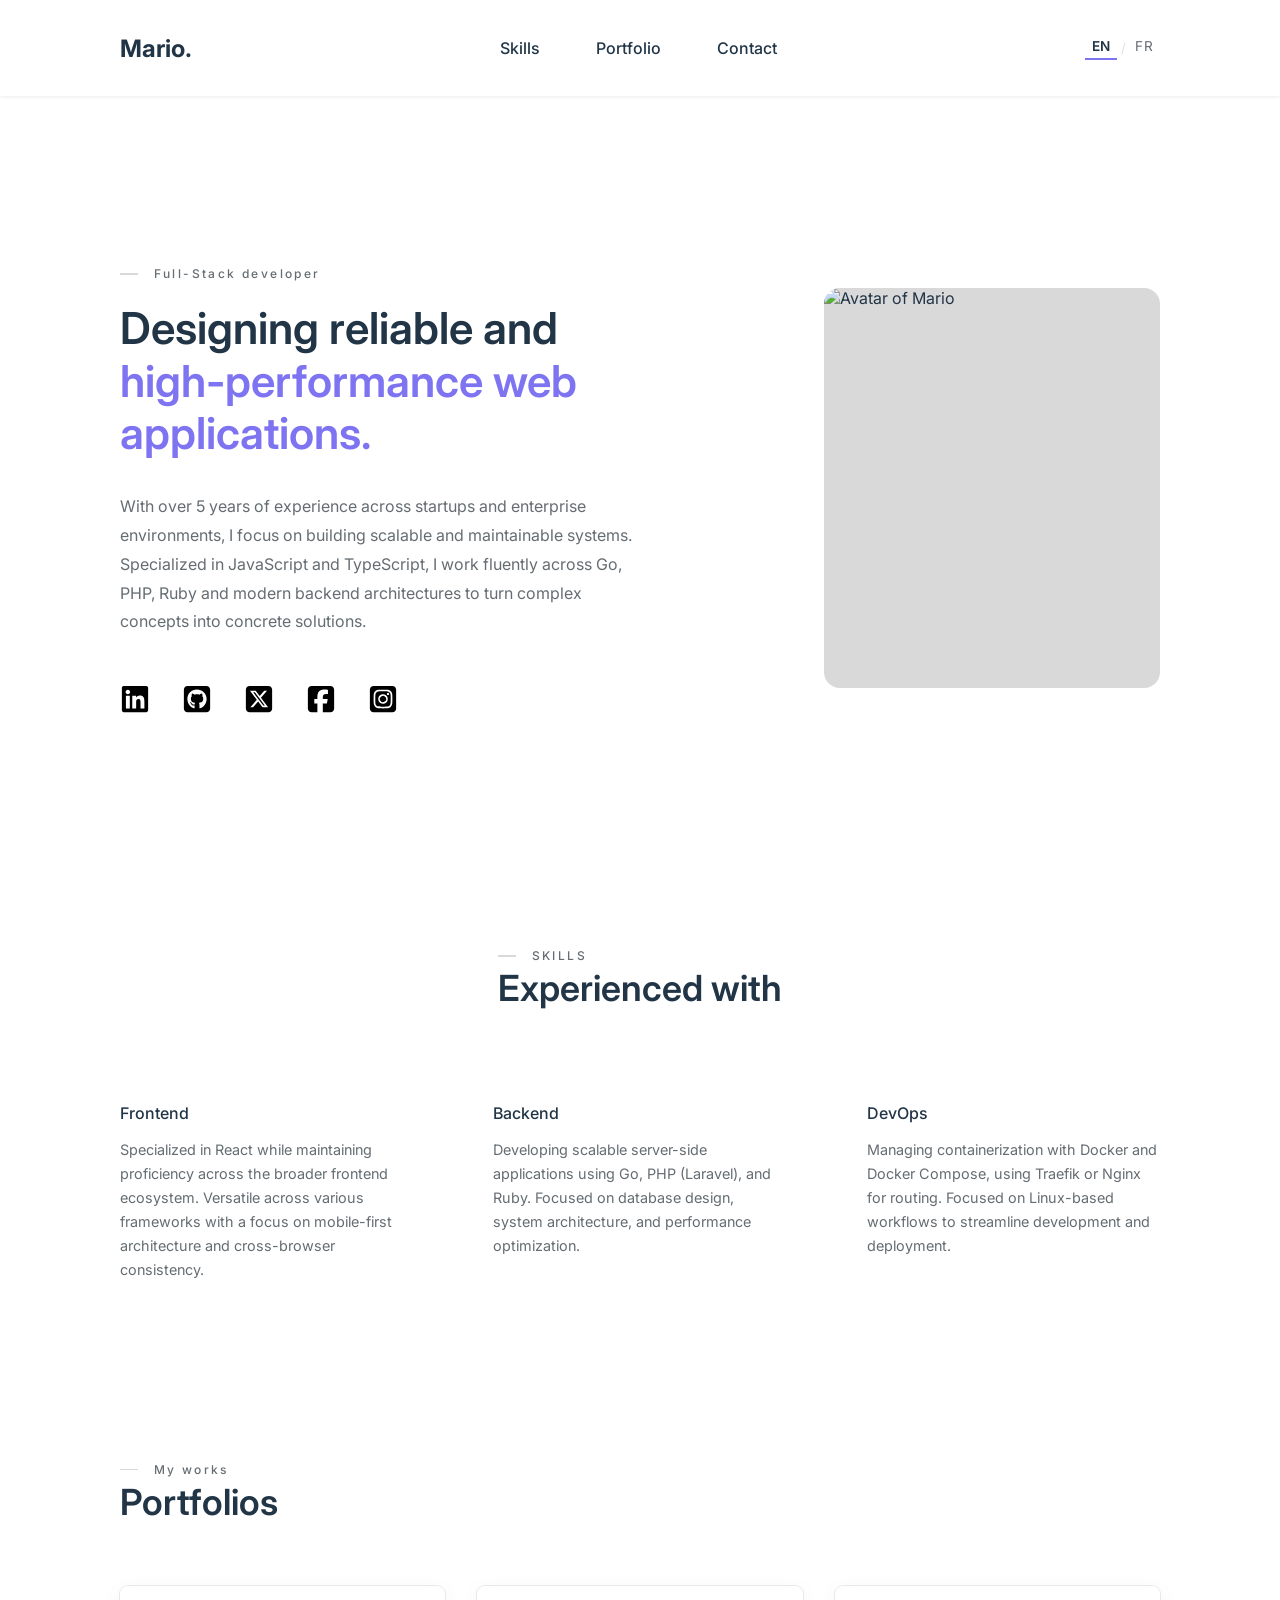
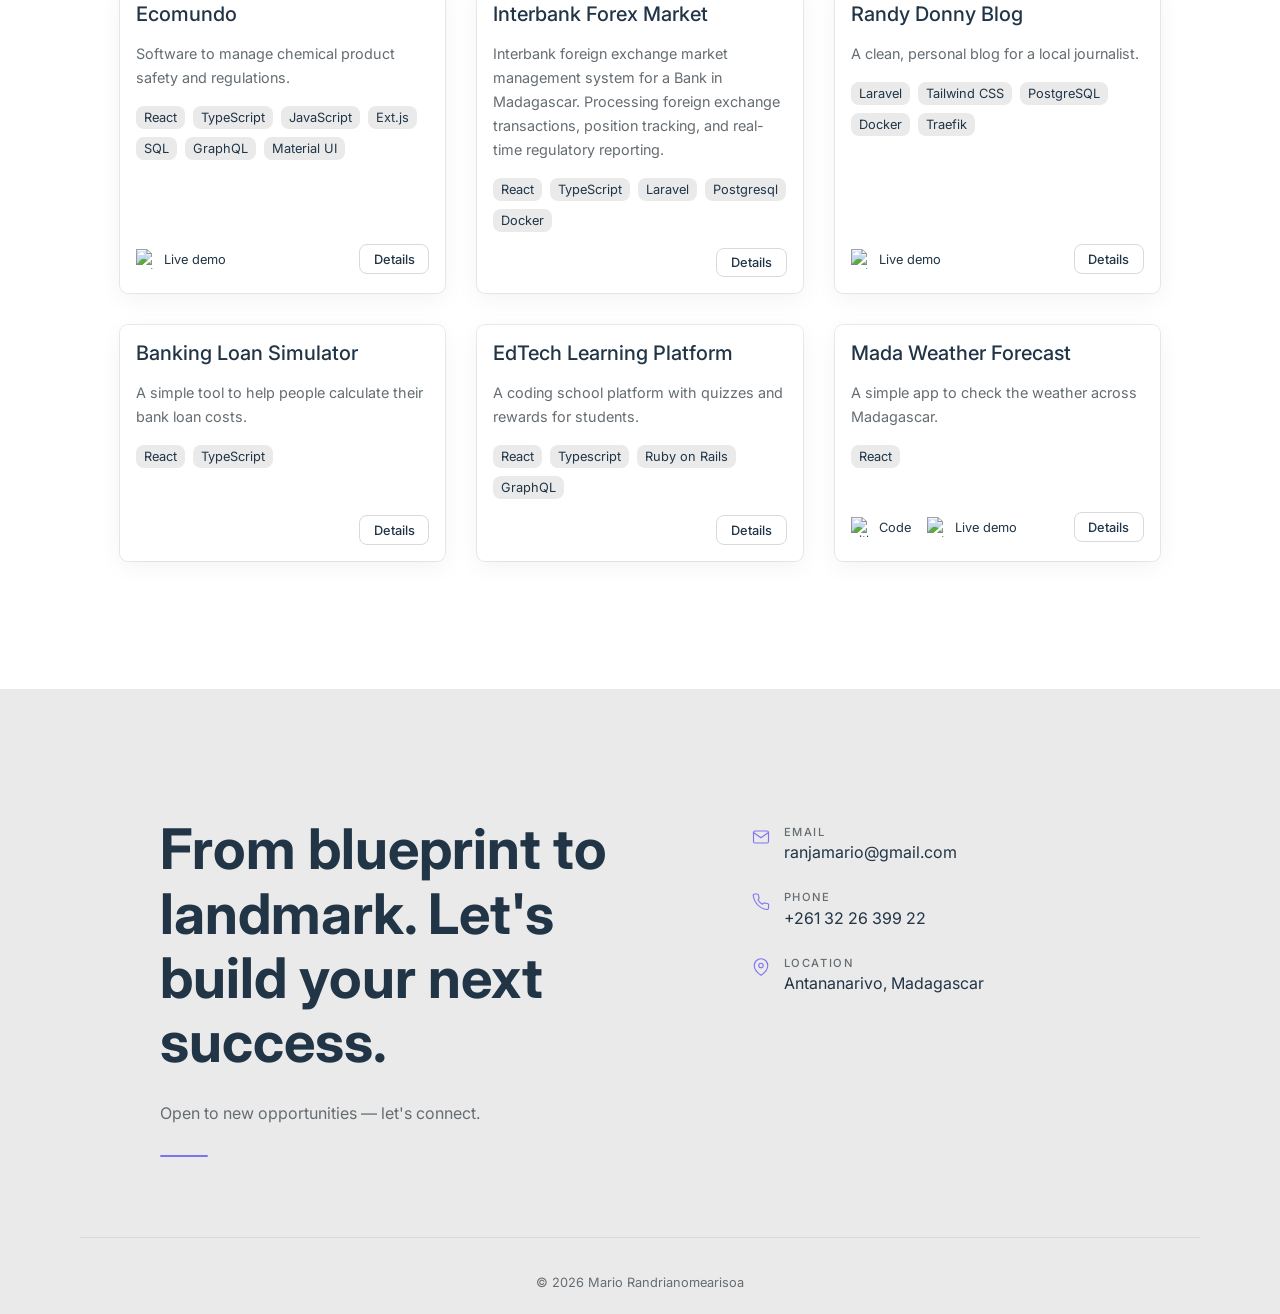
==== commit 25a4463e: "icons" ====
--- a/index.html
+++ b/index.html
@@ -1,3 +1,3 @@
-<!DOCTYPE html><html lang="en" style="scroll-behavior: smooth;"> <head><!-- Charset & viewport --><meta charset="UTF-8"><meta name="viewport" content="width=device-width, initial-scale=1.0"><!-- Primary SEO --><title>Mario — Full-Stack Developer</title><meta name="description" content="Full-Stack developer with 5+ years of experience building scalable web applications. Specialized in JavaScript, TypeScript, Go, PHP, and Ruby."><meta name="robots" content="index, follow"><link rel="canonical" href="https://your_domain_here.com/"><!-- hreflang for bilingual site --><link rel="alternate" hreflang="en" href="https://your_domain_here.com/"><link rel="alternate" hreflang="fr" href="https://your_domain_here.com/fr/"><link rel="alternate" hreflang="x-default" href="https://your_domain_here.com/"><!-- Open Graph --><meta property="og:type" content="website"><meta property="og:url" content="https://your_domain_here.com/"><meta property="og:title" content="Mario — Full-Stack Developer"><meta property="og:description" content="Full-Stack developer with 5+ years of experience building scalable web applications. Specialized in JavaScript, TypeScript, Go, PHP, and Ruby."><meta property="og:image" content="https://your_domain_here.com/og-image.png"><meta property="og:image:width" content="1200"><meta property="og:image:height" content="630"><meta property="og:locale" content="en_US"><meta property="og:locale:alternate" content="fr_FR"><meta property="og:site_name" content="Mario Portfolio"><!-- Twitter / X Card --><meta name="twitter:card" content="summary_large_image"><meta name="twitter:title" content="Mario — Full-Stack Developer"><meta name="twitter:description" content="Full-Stack developer with 5+ years of experience building scalable web applications. Specialized in JavaScript, TypeScript, Go, PHP, and Ruby."><meta name="twitter:image" content="https://your_domain_here.com/og-image.png"><!-- Font preload --><link rel="preload" href="/Inter/Inter-VariableFont_opsz,wght.ttf" as="font" type="font/ttf" crossorigin><!-- Favicon --><link rel="icon" type="image/x-icon" href="/favicon.ico"><link rel="apple-touch-icon" sizes="180x180" href="/apple-touch-icon.png"><meta name="theme-color" content="#7e74f1"><!-- JSON-LD structured data --><script type="application/ld+json">{"@context":"https://schema.org","@type":"Person","name":"Mario","url":"https://your_domain_here.com","jobTitle":"Full-Stack Developer","email":"ranjamario@gmail.com","address":{"@type":"PostalAddress","addressLocality":"Antananarivo","addressCountry":"MG"},"knowsLanguage":["en","fr"],"knowsAbout":["JavaScript","TypeScript","Go","PHP","Ruby","React","Docker"]}</script><link rel="stylesheet" href="/_astro/style.COPakDay.css"></head> <body> <header class="header"> <a href="#" class="header__logo">Mario.</a> <nav class="header__nav"> <ul class="header__nav-list"> <li class="header__nav-item"> <a href="#skill" class="header__nav-link">Skills</a> </li> <li class="header__nav-item"> <a href="#portfolio" class="header__nav-link">Portfolio</a> </li> <li class="header__nav-item"> <a href="#contact" class="header__nav-link">Contact</a> </li> </ul> </nav> <div class="header__actions"> <div class="lang-switcher header__lang"> <a href="/" class="lang-switcher__option lang-switcher__option--active" aria-current="true" aria-label="Switch to English">EN</a> <span class="lang-switcher__divider" aria-hidden="true">/</span> <a href="/fr/" class="lang-switcher__option" aria-label="Passer en français">FR</a> </div> <button id="burger-btn" class="header__burger" aria-label="Open menu" aria-expanded="false"> <span></span> <span></span> <span></span> </button> </div> </header> <div id="nav-backdrop" class="header__backdrop"></div> <div id="mobile-nav" class="header__mobile-nav"> <ul class="header__mobile-nav-list"> <li> <a href="#skill" class="header__mobile-nav-link">Skills</a> </li> <li> <a href="#portfolio" class="header__mobile-nav-link">Portfolio</a> </li> <li> <a href="#contact" class="header__mobile-nav-link">Contact</a> </li> </ul> <div class="lang-switcher lang-switcher--mobile"> <a href="/" class="lang-switcher__option lang-switcher__option--active" aria-current="true" aria-label="Switch to English">EN</a> <span class="lang-switcher__divider" aria-hidden="true">/</span> <a href="/fr/" class="lang-switcher__option" aria-label="Passer en français">FR</a> </div> </div> <script type="module">document.addEventListener("DOMContentLoaded",function(){const e=document.getElementById("burger-btn"),t=document.getElementById("mobile-nav"),n=document.getElementById("nav-backdrop");!e||!t||!n||(e.addEventListener("click",function(){const a=e.classList.toggle("header__burger--open");t.classList.toggle("header__mobile-nav--open",a),n.classList.toggle("header__backdrop--visible",a),e.setAttribute("aria-expanded",String(a))}),t.querySelectorAll(".header__mobile-nav-link").forEach(function(a){a.addEventListener("click",function(){e.classList.remove("header__burger--open"),t.classList.remove("header__mobile-nav--open"),n.classList.remove("header__backdrop--visible"),e.setAttribute("aria-expanded","false")})}),n.addEventListener("click",function(){e.classList.remove("header__burger--open"),t.classList.remove("header__mobile-nav--open"),n.classList.remove("header__backdrop--visible"),e.setAttribute("aria-expanded","false")}))});</script> <div class="container"> <main> <section class="hero-container"> <section class="hero__text"> <span class="section-title">Full-Stack developer</span> <h1 class="hero__name"> <span>Designing reliable and</span> <span class="hero__name hero__name--lastname">high-performance web applications.</span> </h1> <p class="hero__description"> With over 5 years of experience across startups and enterprise environments, I focus on building scalable and maintainable systems. Specialized in JavaScript and TypeScript, I work fluently across Go, PHP, Ruby and modern backend architectures to turn complex concepts into concrete solutions. </p> <div class="hero__social-media"> <a href="https://www.linkedin.com/in/mario-randrianomearisoa/" target="_blank" class="hero__social-media-link"> <img src="https://img.icons8.com/ios-filled/30/213547/linkedin.png" alt="linkedin" loading="eager" decoding="async" width="30" height="30"> </a> <a href="https://github.com/MaxR522" target="_blank" class="hero__social-media-link"> <img src="https://img.icons8.com/external-tal-revivo-bold-tal-revivo/26/213547/external-github-community-for-software-building-and-testing-online-logo-bold-tal-revivo.png" alt="external-github-community-for-software-building-and-testing-online-logo-bold-tal-revivo" loading="eager" decoding="async" width="26" height="26"> </a> <a href="https://x.com/RanjaMario" target="_blank" class="hero__social-media-link"> <img src="https://img.icons8.com/ios-filled/30/213547/twitterx--v1.png" alt="twitterx--v1" loading="eager" decoding="async" width="30" height="30"> </a> <a href="https://www.facebook.com/R.Mario22" target="_blank" class="hero__social-media-link"> <img src="https://img.icons8.com/ios-filled/30/213547/facebook--v1.png" alt="facebook--v1" loading="eager" decoding="async" width="30" height="30"> </a> <a href="https://www.instagram.com/r.mario.r/" target="_blank" class="hero__social-media-link"> <img src="https://img.icons8.com/ios-filled/30/213547/instagram-new--v1.png" alt="instagram-new--v1" loading="eager" decoding="async" width="30" height="30"> </a> </div> </section> <div class="hero__image"> <img src="https://res.cloudinary.com/randy-blog/image/upload/q_auto/f_auto/v1776061823/avatars-9jR7ze2sUWhIk5Av-hUyK5Q-t500x500_lmuuu3.jpg" alt="Avatar of Mario" loading="eager" data-i18n-key="hero-avatar-alt" decoding="async" width="336" height="400" class="hero__image-photo"> </div> </section> <section id="skill" class="skills"> <div> <span class="section-title">SKILLS</span> <span class="section-subtitle">Experienced with</span> </div> <div class="skills__item-container"> <div class="skill-item"> <div class="skill-item__header"> <span class="skill-item__title">Frontend</span> </div> <p class="skill-item__description">Specialized in React while maintaining proficiency across the broader frontend ecosystem. Versatile across various frameworks with a focus on mobile-first architecture and cross-browser consistency.</p> </div> <div class="skill-item"> <div class="skill-item__header"> <span class="skill-item__title">Backend</span> </div> <p class="skill-item__description">Developing scalable server-side applications using Go, PHP (Laravel), and Ruby. Focused on database design, system architecture, and performance optimization.</p> </div> <div class="skill-item"> <div class="skill-item__header"> <span class="skill-item__title">DevOps</span> </div> <p class="skill-item__description">Managing containerization with Docker and Docker Compose, using Traefik or Nginx for routing. Focused on Linux-based workflows to streamline development and deployment.</p> </div> </div> </section> <section id="portfolio" class="portfolio"> <div> <span class="section-title">My works</span> <span class="section-subtitle">Portfolios</span> </div> <div class="portfolio__card-container"> <div class="project-card"> <div class="project-card__header"> <span class="project-card__title">Ecomundo</span> </div> <div class="project-card__content"> <div class="project-card__description">Software to manage chemical product safety and regulations.</div> <div class="project-card__technologies"> <span class="techno-chip">React</span><span class="techno-chip">TypeScript</span><span class="techno-chip">JavaScript</span><span class="techno-chip">Ext.js</span><span class="techno-chip">SQL</span><span class="techno-chip">GraphQL</span><span class="techno-chip">Material UI</span> </div> </div> <div class="project-card__footer"> <div class="project-card__links">  <a href="https://www.ecomundo.eu/en" target="_blank" rel="noopener noreferrer" class="project-card__link"> <img src="https://img.icons8.com/material-outlined/20/333333/external-link.png" alt="external-link" loading="lazy" decoding="async" width="20" height="20"> <span>Live demo</span> </a> </div> <button class="project-card__details-btn"> Details </button> </div> </div> <div class="project-modal-overlay" role="dialog" aria-modal="true" aria-labelledby="modal-title-1" inert> <div class="project-modal" tabindex="-1"> <div class="project-modal__header"> <h2 class="project-modal__title" id="modal-title-1">Ecomundo</h2> <button class="project-modal__close" aria-label="Close"> <svg width="24" height="24" viewBox="0 0 24 24" fill="none" stroke="currentColor" stroke-width="2" stroke-linecap="round" stroke-linejoin="round" aria-hidden="true"> <line x1="18" y1="6" x2="6" y2="18"></line> <line x1="6" y1="6" x2="18" y2="18"></line> </svg> </button> </div> <div class="project-modal__body"> <div class="project-modal__image-wrapper"> <img src="https://res.cloudinary.com/randy-blog/image/upload/v1775982570/659bc271dc2cefbdf6884b4e_Visuel-COSMETIC-Factory_19.30_Tablette-labo_2019_rm8rpl.webp" alt="Ecomundo preview" loading="lazy"> </div> <div class="project-modal__meta"> <span class="techno-chip project-modal__role-chip">Frontend Developer</span> </div> <p class="project-modal__long-desc">EcoMundo is a global partner for chemical industry professionals, providing specialized software solutions and regulatory services. The platform supports small, medium, and large enterprises worldwide across multiple sectors, helping to accelerate the market launch of products like cosmetics, perfumes, and paints. With over 500 global clients and millions of dollars in annual revenue.</p> <div class="project-modal__section"> <span class="project-modal__section-label">Highlights</span> <ul class="project-modal__highlights"> <li>Worked on the migration from Ext.js to React to modernize the user experience</li><li>Built out new features while maintaining legacy code</li><li>Member of the research and development team, exploring new technologies.</li> </ul> </div> <div class="project-modal__section"> <span class="project-modal__section-label">Built with</span> <div class="project-modal__tech"> <span class="techno-chip">React</span><span class="techno-chip">TypeScript</span><span class="techno-chip">JavaScript</span><span class="techno-chip">Ext.js</span><span class="techno-chip">SQL</span><span class="techno-chip">GraphQL</span><span class="techno-chip">Material UI</span> </div> </div> <div class="project-modal__actions">  <a href="https://www.ecomundo.eu/en" target="_blank" rel="noopener noreferrer" class="project-modal__action project-modal__action--filled"> <img src="https://img.icons8.com/material-outlined/20/ffffff/external-link.png" alt="external-link" loading="lazy" decoding="async" width="16" height="16"> <span>Live demo</span> </a> </div> </div> </div> </div><div class="project-card"> <div class="project-card__header"> <span class="project-card__title">Interbank Forex Market</span> </div> <div class="project-card__content"> <div class="project-card__description">Interbank foreign exchange market management system for a Bank in Madagascar. Processing foreign exchange transactions, position tracking, and real-time regulatory reporting.</div> <div class="project-card__technologies"> <span class="techno-chip">React</span><span class="techno-chip">TypeScript</span><span class="techno-chip">Laravel</span><span class="techno-chip">Postgresql</span><span class="techno-chip">Docker</span> </div> </div> <div class="project-card__footer"> <div class="project-card__links">   </div> <button class="project-card__details-btn"> Details </button> </div> </div> <div class="project-modal-overlay" role="dialog" aria-modal="true" aria-labelledby="modal-title-2" inert> <div class="project-modal" tabindex="-1"> <div class="project-modal__header"> <h2 class="project-modal__title" id="modal-title-2">Interbank Forex Market</h2> <button class="project-modal__close" aria-label="Close"> <svg width="24" height="24" viewBox="0 0 24 24" fill="none" stroke="currentColor" stroke-width="2" stroke-linecap="round" stroke-linejoin="round" aria-hidden="true"> <line x1="18" y1="6" x2="6" y2="18"></line> <line x1="6" y1="6" x2="18" y2="18"></line> </svg> </button> </div> <div class="project-modal__body"> <div class="project-modal__image-wrapper"> <img src="https://res.cloudinary.com/randy-blog/image/upload/q_auto/f_auto/v1775983119/pexels-freestockpro-12955791_m3aedy.jpg" alt="Interbank Forex Market preview" loading="lazy"> </div> <div class="project-modal__meta"> <span class="techno-chip project-modal__role-chip">Fullstack Developer</span> </div> <p class="project-modal__long-desc">This is a management system for the Interbank foreign exchange market, built for a commercial bank in Madagascar. It processes forex transactions, tracks currency positions in real-time, and handles mandatory regulatory reporting.</p> <div class="project-modal__section"> <span class="project-modal__section-label">Highlights</span> <ul class="project-modal__highlights"> <li>Collaborated on the backend logic to handle sensitive financial trades</li><li>Helped build dashboards that show real-time bank liquidity</li><li>Set up Docker to make it easier for the whole team to run and deploy the app</li> </ul> </div> <div class="project-modal__section"> <span class="project-modal__section-label">Built with</span> <div class="project-modal__tech"> <span class="techno-chip">React</span><span class="techno-chip">TypeScript</span><span class="techno-chip">Laravel</span><span class="techno-chip">Postgresql</span><span class="techno-chip">Docker</span> </div> </div>  </div> </div> </div><div class="project-card"> <div class="project-card__header"> <span class="project-card__title">Randy Donny Blog</span> </div> <div class="project-card__content"> <div class="project-card__description">A clean, personal blog for a local journalist.</div> <div class="project-card__technologies"> <span class="techno-chip">Laravel</span><span class="techno-chip">Tailwind CSS</span><span class="techno-chip">PostgreSQL</span><span class="techno-chip">Docker</span><span class="techno-chip">Traefik</span> </div> </div> <div class="project-card__footer"> <div class="project-card__links">  <a href="https://randy-donny.com/" target="_blank" rel="noopener noreferrer" class="project-card__link"> <img src="https://img.icons8.com/material-outlined/20/333333/external-link.png" alt="external-link" loading="lazy" decoding="async" width="20" height="20"> <span>Live demo</span> </a> </div> <button class="project-card__details-btn"> Details </button> </div> </div> <div class="project-modal-overlay" role="dialog" aria-modal="true" aria-labelledby="modal-title-3" inert> <div class="project-modal" tabindex="-1"> <div class="project-modal__header"> <h2 class="project-modal__title" id="modal-title-3">Randy Donny Blog</h2> <button class="project-modal__close" aria-label="Close"> <svg width="24" height="24" viewBox="0 0 24 24" fill="none" stroke="currentColor" stroke-width="2" stroke-linecap="round" stroke-linejoin="round" aria-hidden="true"> <line x1="18" y1="6" x2="6" y2="18"></line> <line x1="6" y1="6" x2="18" y2="18"></line> </svg> </button> </div> <div class="project-modal__body"> <div class="project-modal__image-wrapper"> <img src="https://res.cloudinary.com/randy-blog/image/upload/q_auto/f_auto/v1775984117/Screenshot_20260412_115445_srhbym.png" alt="Randy Donny Blog preview" loading="lazy"> </div> <div class="project-modal__meta"> <span class="techno-chip project-modal__role-chip">Fullstack Developer</span> </div> <p class="project-modal__long-desc">A straightforward blog I built for a profesional journalist to share news and stories. It&#39;s not meant to be over-complicated; just a reliable place to write articles and make sure they look good and load fast on phones.</p> <div class="project-modal__section"> <span class="project-modal__section-label">Highlights</span> <ul class="project-modal__highlights"> <li>Built an easy-to-use system for writing and organizing articles</li><li>Set up the basics for SEO so the stories actually show up in search results</li><li>Made sure the layout is comfortable to read on a mobile screen</li><li>Used Traefik and Docker to keep the hosting side of things simple and clean</li> </ul> </div> <div class="project-modal__section"> <span class="project-modal__section-label">Built with</span> <div class="project-modal__tech"> <span class="techno-chip">Laravel</span><span class="techno-chip">Tailwind CSS</span><span class="techno-chip">PostgreSQL</span><span class="techno-chip">Docker</span><span class="techno-chip">Traefik</span> </div> </div> <div class="project-modal__actions">  <a href="https://randy-donny.com/" target="_blank" rel="noopener noreferrer" class="project-modal__action project-modal__action--filled"> <img src="https://img.icons8.com/material-outlined/20/ffffff/external-link.png" alt="external-link" loading="lazy" decoding="async" width="16" height="16"> <span>Live demo</span> </a> </div> </div> </div> </div><div class="project-card"> <div class="project-card__header"> <span class="project-card__title">Banking Loan Simulator</span> </div> <div class="project-card__content"> <div class="project-card__description">A simple tool to help people calculate their bank loan costs.</div> <div class="project-card__technologies"> <span class="techno-chip">React</span><span class="techno-chip">TypeScript</span> </div> </div> <div class="project-card__footer"> <div class="project-card__links">   </div> <button class="project-card__details-btn"> Details </button> </div> </div> <div class="project-modal-overlay" role="dialog" aria-modal="true" aria-labelledby="modal-title-4" inert> <div class="project-modal" tabindex="-1"> <div class="project-modal__header"> <h2 class="project-modal__title" id="modal-title-4">Banking Loan Simulator</h2> <button class="project-modal__close" aria-label="Close"> <svg width="24" height="24" viewBox="0 0 24 24" fill="none" stroke="currentColor" stroke-width="2" stroke-linecap="round" stroke-linejoin="round" aria-hidden="true"> <line x1="18" y1="6" x2="6" y2="18"></line> <line x1="6" y1="6" x2="18" y2="18"></line> </svg> </button> </div> <div class="project-modal__body"> <div class="project-modal__image-wrapper"> <img src="https://res.cloudinary.com/randy-blog/image/upload/q_auto/f_auto/v1775983647/bmoi-simulateur_vyjuc7.png" alt="Banking Loan Simulator preview" loading="lazy"> </div> <div class="project-modal__meta"> <span class="techno-chip project-modal__role-chip">Frontend Developer</span> </div> <p class="project-modal__long-desc">I built this module for a bank in Madagascar so their customers could figure out their own loans. You just pick what you&#39;re buying like a car and it shows you the monthly payments and fees instantly. It&#39;s all about making the bank&#39;s math easy for regular people to understand.</p> <div class="project-modal__section"> <span class="project-modal__section-label">Highlights</span> <ul class="project-modal__highlights"> <li>Created an easy step-by-step form for a complex process</li><li>Wrote the logic to update all the math instantly as the user types</li><li>Made sure it works perfectly on mobile phones</li><li>Cleaned up the UI to make the loan details clear and transparent</li> </ul> </div> <div class="project-modal__section"> <span class="project-modal__section-label">Built with</span> <div class="project-modal__tech"> <span class="techno-chip">React</span><span class="techno-chip">TypeScript</span> </div> </div>  </div> </div> </div><div class="project-card"> <div class="project-card__header"> <span class="project-card__title">EdTech Learning Platform</span> </div> <div class="project-card__content"> <div class="project-card__description">A coding school platform with quizzes and rewards for students.</div> <div class="project-card__technologies"> <span class="techno-chip">React</span><span class="techno-chip">Typescript</span><span class="techno-chip">Ruby on Rails</span><span class="techno-chip">GraphQL</span> </div> </div> <div class="project-card__footer"> <div class="project-card__links">   </div> <button class="project-card__details-btn"> Details </button> </div> </div> <div class="project-modal-overlay" role="dialog" aria-modal="true" aria-labelledby="modal-title-5" inert> <div class="project-modal" tabindex="-1"> <div class="project-modal__header"> <h2 class="project-modal__title" id="modal-title-5">EdTech Learning Platform</h2> <button class="project-modal__close" aria-label="Close"> <svg width="24" height="24" viewBox="0 0 24 24" fill="none" stroke="currentColor" stroke-width="2" stroke-linecap="round" stroke-linejoin="round" aria-hidden="true"> <line x1="18" y1="6" x2="6" y2="18"></line> <line x1="6" y1="6" x2="18" y2="18"></line> </svg> </button> </div> <div class="project-modal__body"> <div class="project-modal__image-wrapper"> <img src="https://res.cloudinary.com/randy-blog/image/upload/q_auto/f_auto/v1775986613/5204029_llppho.jpg" alt="EdTech Learning Platform preview" loading="lazy"> </div> <div class="project-modal__meta"> <span class="techno-chip project-modal__role-chip">Fullstack Developer</span> </div> <p class="project-modal__long-desc">This was an earlier version of the Sayna platform. I worked with the team to build a place where people could learn to code using quizzes and a system that rewards you as you progress. It was a fun project that used a mix of different techs to keep students engaged.</p> <div class="project-modal__section"> <span class="project-modal__section-label">Highlights</span> <ul class="project-modal__highlights"> <li>Worked on the database to track student scores and badges</li><li>Helped build the API that handles all the learning content</li><li>Built parts of the interface where students take their coding lessons</li><li>Used GraphQL to keep the data flowing smoothly between the front and back ends</li> </ul> </div> <div class="project-modal__section"> <span class="project-modal__section-label">Built with</span> <div class="project-modal__tech"> <span class="techno-chip">React</span><span class="techno-chip">Typescript</span><span class="techno-chip">Ruby on Rails</span><span class="techno-chip">GraphQL</span> </div> </div>  </div> </div> </div><div class="project-card"> <div class="project-card__header"> <span class="project-card__title">Mada Weather Forecast</span> </div> <div class="project-card__content"> <div class="project-card__description">A simple app to check the weather across Madagascar.</div> <div class="project-card__technologies"> <span class="techno-chip">React</span> </div> </div> <div class="project-card__footer"> <div class="project-card__links"> <a href="https://github.com/MaxR522/mada-weather-forecast" target="_blank" rel="noopener noreferrer" class="project-card__link"> <img src="https://img.icons8.com/ios-glyphs/20/333333/github.png" alt="github" loading="lazy" decoding="async" width="20" height="20"> <span>Code</span> </a> <a href="https://mada-carte-meteo.netlify.app/" target="_blank" rel="noopener noreferrer" class="project-card__link"> <img src="https://img.icons8.com/material-outlined/20/333333/external-link.png" alt="external-link" loading="lazy" decoding="async" width="20" height="20"> <span>Live demo</span> </a> </div> <button class="project-card__details-btn"> Details </button> </div> </div> <div class="project-modal-overlay" role="dialog" aria-modal="true" aria-labelledby="modal-title-6" inert> <div class="project-modal" tabindex="-1"> <div class="project-modal__header"> <h2 class="project-modal__title" id="modal-title-6">Mada Weather Forecast</h2> <button class="project-modal__close" aria-label="Close"> <svg width="24" height="24" viewBox="0 0 24 24" fill="none" stroke="currentColor" stroke-width="2" stroke-linecap="round" stroke-linejoin="round" aria-hidden="true"> <line x1="18" y1="6" x2="6" y2="18"></line> <line x1="6" y1="6" x2="18" y2="18"></line> </svg> </button> </div> <div class="project-modal__body"> <div class="project-modal__image-wrapper"> <img src="https://res.cloudinary.com/randy-blog/image/upload/q_auto/f_auto/v1775985260/map_xuyqvr.png" alt="Mada Weather Forecast preview" loading="lazy"> </div> <div class="project-modal__meta"> <span class="techno-chip project-modal__role-chip">Frontend Developer</span> </div> <p class="project-modal__long-desc">This is one of my very first projects from when I was starting out with React. It&#39;s definitely not perfect, but I keep it in my portfolio because it reminds me of how much I&#39;ve learned since then and where it all began.</p> <div class="project-modal__section"> <span class="project-modal__section-label">Highlights</span> <ul class="project-modal__highlights"> <li>My first real experiment with React components</li><li>Learned how to pull and display data from a public weather API</li><li>The project that helped me understand how to handle state in an app</li> </ul> </div> <div class="project-modal__section"> <span class="project-modal__section-label">Built with</span> <div class="project-modal__tech"> <span class="techno-chip">React</span> </div> </div> <div class="project-modal__actions"> <a href="https://github.com/MaxR522/mada-weather-forecast" target="_blank" rel="noopener noreferrer" class="project-modal__action project-modal__action--outlined"> <img src="https://img.icons8.com/ios-glyphs/20/333333/github.png" alt="github" loading="lazy" decoding="async" width="16" height="16"> <span>Code</span> </a> <a href="https://mada-carte-meteo.netlify.app/" target="_blank" rel="noopener noreferrer" class="project-modal__action project-modal__action--filled"> <img src="https://img.icons8.com/material-outlined/20/ffffff/external-link.png" alt="external-link" loading="lazy" decoding="async" width="16" height="16"> <span>Live demo</span> </a> </div> </div> </div> </div> </div> </section> <script type="module">const p=document.querySelectorAll(".project-modal-overlay");p.forEach(e=>{const i=e.previousElementSibling?.querySelector(".project-card__details-btn"),c=e.querySelector(".project-modal"),u=e.querySelector(".project-modal__close");let r=null;function a(){return Array.from(c.querySelectorAll('a[href], button:not([disabled]), [tabindex]:not([tabindex="-1"])'))}function f(){r=document.activeElement,e.removeAttribute("inert"),e.classList.add("project-modal-overlay--open"),document.body.style.overflow="hidden",c.focus()}function d(){e.classList.remove("project-modal-overlay--open"),e.addEventListener("transitionend",()=>{e.setAttribute("inert",""),document.body.style.overflow="",r?.focus()},{once:!0})}function m(t){if(t.key!=="Tab")return;const n=a(),s=n[0],l=n[n.length-1];t.shiftKey?document.activeElement===s&&(t.preventDefault(),l.focus()):document.activeElement===l&&(t.preventDefault(),s.focus())}i?.addEventListener("click",f),u?.addEventListener("click",d),e.addEventListener("pointerdown",t=>{t.target===e&&d()}),e.addEventListener("keydown",m)});document.addEventListener("keydown",e=>{if(e.key!=="Escape")return;const o=document.querySelector(".project-modal-overlay--open");o&&o.querySelector(".project-modal__close")?.click()});</script> <section id="contact" class="contact"> <div class="contact__inner"> <div class="contact__left"> <h2 class="contact__title"> Let&#39;s Build Something Great </h2> <p class="contact__tagline"> Open to new opportunities — let&#39;s connect. </p> <span class="contact__accent-line" aria-hidden="true"></span> </div> <div class="contact__right"> <ul class="contact__info-list"> <li class="contact__info-item"> <span class="contact__info-icon"> <svg width="18" height="18" viewBox="0 0 24 24" fill="none" xmlns="http://www.w3.org/2000/svg" aria-hidden="true"> <path d="M4 4h16c1.1 0 2 .9 2 2v12c0 1.1-.9 2-2 2H4c-1.1 0-2-.9-2-2V6c0-1.1.9-2 2-2z" stroke="var(--primary-color)" stroke-width="1.5" stroke-linecap="round" stroke-linejoin="round"></path> <polyline points="22,6 12,13 2,6" stroke="var(--primary-color)" stroke-width="1.5" stroke-linecap="round" stroke-linejoin="round"></polyline> </svg> </span> <div class="contact__info-content"> <span class="contact__info-label">Email</span> <a href="mailto:ranjamario@gmail.com" class="contact__info-link">ranjamario@gmail.com</a> </div> </li> <li class="contact__info-item"> <span class="contact__info-icon"> <svg width="18" height="18" viewBox="0 0 24 24" fill="none" xmlns="http://www.w3.org/2000/svg" aria-hidden="true"> <path d="M22 16.92v3a2 2 0 0 1-2.18 2 19.79 19.79 0 0 1-8.63-3.07A19.5 19.5 0 0 1 4.69 12a19.79 19.79 0 0 1-3.07-8.67A2 2 0 0 1 3.6 1.28h3a2 2 0 0 1 2 1.72 12.84 12.84 0 0 0 .7 2.81 2 2 0 0 1-.45 2.11L7.91 9a16 16 0 0 0 6 6l1.27-1.27a2 2 0 0 1 2.11-.45 12.84 12.84 0 0 0 2.81.7A2 2 0 0 1 22 16.92z" stroke="var(--primary-color)" stroke-width="1.5" stroke-linecap="round" stroke-linejoin="round"></path> </svg> </span> <div class="contact__info-content"> <span class="contact__info-label">Phone</span> <a href="tel:+261000000000" class="contact__info-link">+261 32 26 399 22</a> </div> </li> <li class="contact__info-item"> <span class="contact__info-icon"> <svg width="18" height="18" viewBox="0 0 24 24" fill="none" xmlns="http://www.w3.org/2000/svg" aria-hidden="true"> <path d="M21 10c0 7-9 13-9 13s-9-6-9-13a9 9 0 0 1 18 0z" stroke="var(--primary-color)" stroke-width="1.5" stroke-linecap="round" stroke-linejoin="round"></path> <circle cx="12" cy="10" r="3" stroke="var(--primary-color)" stroke-width="1.5"></circle> </svg> </span> <div class="contact__info-content"> <span class="contact__info-label">Location</span> <span class="contact__info-value">Antananarivo, Madagascar</span> </div> </li> </ul> </div> </div> <hr class="contact__divider"> <p class="contact__copyright">
+<!DOCTYPE html><html lang="en" style="scroll-behavior: smooth;"> <head><!-- Charset & viewport --><meta charset="UTF-8"><meta name="viewport" content="width=device-width, initial-scale=1.0"><!-- Primary SEO --><title>Mario — Full-Stack Developer</title><meta name="description" content="Full-Stack developer with 5+ years of experience building scalable web applications. Specialized in JavaScript, TypeScript, Go, PHP, and Ruby."><meta name="robots" content="index, follow"><link rel="canonical" href="https://your_domain_here.com/"><!-- hreflang for bilingual site --><link rel="alternate" hreflang="en" href="https://your_domain_here.com/"><link rel="alternate" hreflang="fr" href="https://your_domain_here.com/fr/"><link rel="alternate" hreflang="x-default" href="https://your_domain_here.com/"><!-- Open Graph --><meta property="og:type" content="website"><meta property="og:url" content="https://your_domain_here.com/"><meta property="og:title" content="Mario — Full-Stack Developer"><meta property="og:description" content="Full-Stack developer with 5+ years of experience building scalable web applications. Specialized in JavaScript, TypeScript, Go, PHP, and Ruby."><meta property="og:image" content="https://your_domain_here.com/og-image.png"><meta property="og:image:width" content="1200"><meta property="og:image:height" content="630"><meta property="og:locale" content="en_US"><meta property="og:locale:alternate" content="fr_FR"><meta property="og:site_name" content="Mario Portfolio"><!-- Twitter / X Card --><meta name="twitter:card" content="summary_large_image"><meta name="twitter:title" content="Mario — Full-Stack Developer"><meta name="twitter:description" content="Full-Stack developer with 5+ years of experience building scalable web applications. Specialized in JavaScript, TypeScript, Go, PHP, and Ruby."><meta name="twitter:image" content="https://your_domain_here.com/og-image.png"><!-- Font preload --><link rel="preload" href="/Inter/Inter-VariableFont_opsz,wght.ttf" as="font" type="font/ttf" crossorigin><!-- Favicon --><link rel="icon" type="image/x-icon" href="/favicon.ico"><link rel="apple-touch-icon" sizes="180x180" href="/apple-touch-icon.png"><meta name="theme-color" content="#7e74f1"><!-- JSON-LD structured data --><script type="application/ld+json">{"@context":"https://schema.org","@type":"Person","name":"Mario","url":"https://your_domain_here.com","jobTitle":"Full-Stack Developer","email":"ranjamario@gmail.com","address":{"@type":"PostalAddress","addressLocality":"Antananarivo","addressCountry":"MG"},"knowsLanguage":["en","fr"],"knowsAbout":["JavaScript","TypeScript","Go","PHP","Ruby","React","Docker"]}</script><link rel="stylesheet" href="/_astro/style.DQTMFGN0.css"></head> <body> <header class="header"> <a href="#" class="header__logo">Mario.</a> <nav class="header__nav"> <ul class="header__nav-list"> <li class="header__nav-item"> <a href="#skill" class="header__nav-link">Skills</a> </li> <li class="header__nav-item"> <a href="#portfolio" class="header__nav-link">Portfolio</a> </li> <li class="header__nav-item"> <a href="#contact" class="header__nav-link">Contact</a> </li> </ul> </nav> <div class="header__actions"> <div class="lang-switcher header__lang"> <a href="/" class="lang-switcher__option lang-switcher__option--active" aria-current="true" aria-label="Switch to English">EN</a> <span class="lang-switcher__divider" aria-hidden="true">/</span> <a href="/fr/" class="lang-switcher__option" aria-label="Passer en français">FR</a> </div> <button id="burger-btn" class="header__burger" aria-label="Open menu" aria-expanded="false"> <span></span> <span></span> <span></span> </button> </div> </header> <div id="nav-backdrop" class="header__backdrop"></div> <div id="mobile-nav" class="header__mobile-nav"> <ul class="header__mobile-nav-list"> <li> <a href="#skill" class="header__mobile-nav-link">Skills</a> </li> <li> <a href="#portfolio" class="header__mobile-nav-link">Portfolio</a> </li> <li> <a href="#contact" class="header__mobile-nav-link">Contact</a> </li> </ul> <div class="lang-switcher lang-switcher--mobile"> <a href="/" class="lang-switcher__option lang-switcher__option--active" aria-current="true" aria-label="Switch to English">EN</a> <span class="lang-switcher__divider" aria-hidden="true">/</span> <a href="/fr/" class="lang-switcher__option" aria-label="Passer en français">FR</a> </div> </div> <script type="module">document.addEventListener("DOMContentLoaded",function(){const e=document.getElementById("burger-btn"),t=document.getElementById("mobile-nav"),n=document.getElementById("nav-backdrop");!e||!t||!n||(e.addEventListener("click",function(){const a=e.classList.toggle("header__burger--open");t.classList.toggle("header__mobile-nav--open",a),n.classList.toggle("header__backdrop--visible",a),e.setAttribute("aria-expanded",String(a))}),t.querySelectorAll(".header__mobile-nav-link").forEach(function(a){a.addEventListener("click",function(){e.classList.remove("header__burger--open"),t.classList.remove("header__mobile-nav--open"),n.classList.remove("header__backdrop--visible"),e.setAttribute("aria-expanded","false")})}),n.addEventListener("click",function(){e.classList.remove("header__burger--open"),t.classList.remove("header__mobile-nav--open"),n.classList.remove("header__backdrop--visible"),e.setAttribute("aria-expanded","false")}))});</script> <div class="container"> <main> <section class="hero-container"> <section class="hero__text"> <span class="section-title">Full-Stack developer</span> <h1 class="hero__name"> <span>Designing reliable and</span> <span class="hero__name hero__name--lastname">high-performance web applications.</span> </h1> <p class="hero__description"> With over 5 years of experience across startups and enterprise environments, I focus on building scalable and maintainable systems. Specialized in JavaScript and TypeScript, I work fluently across Go, PHP, Ruby and modern backend architectures to turn complex concepts into concrete solutions. </p> <div class="hero__social-media"> <a href="https://www.linkedin.com/in/mario-randrianomearisoa/" target="_blank" class="hero__social-media-link"> <img src="/_astro/linkedin.CfPIVWKn_PRON4.svg" alt="linkedin" loading="eager" decoding="async" width="30" height="30"> </a> <a href="https://github.com/MaxR522" target="_blank" class="hero__social-media-link"> <img src="/_astro/github.19vMP9pH_PRON4.svg" alt="external-github-community-for-software-building-and-testing-online-logo-bold-tal-revivo" loading="eager" decoding="async" width="30" height="30"> </a> <a href="https://x.com/RanjaMario" target="_blank" class="hero__social-media-link"> <img src="/_astro/x.Dfb-5A___PRON4.svg" alt="twitterx--v1" loading="eager" decoding="async" width="30" height="30"> </a> <a href="https://www.facebook.com/R.Mario22" target="_blank" class="hero__social-media-link"> <img src="/_astro/facebook.j9AlXqRo_PRON4.svg" alt="facebook--v1" loading="eager" decoding="async" width="30" height="30"> </a> <a href="https://www.instagram.com/r.mario.r/" target="_blank" class="hero__social-media-link"> <img src="/_astro/instagram.BZNHC8vX_PRON4.svg" alt="instagram-new--v1" loading="eager" decoding="async" width="30" height="30"> </a> </div> </section> <div class="hero__image"> <img src="https://res.cloudinary.com/randy-blog/image/upload/q_auto/f_auto/v1776061823/avatars-9jR7ze2sUWhIk5Av-hUyK5Q-t500x500_lmuuu3.jpg" alt="Avatar of Mario" loading="eager" data-i18n-key="hero-avatar-alt" decoding="async" width="336" height="400" class="hero__image-photo"> </div> </section> <section id="skill" class="skills"> <div> <span class="section-title">SKILLS</span> <span class="section-subtitle">Experienced with</span> </div> <div class="skills__item-container"> <div class="skill-item"> <div class="skill-item__header"> <span class="skill-item__title">Frontend</span> </div> <p class="skill-item__description">Specialized in React while maintaining proficiency across the broader frontend ecosystem. Versatile across various frameworks with a focus on mobile-first architecture and cross-browser consistency.</p> </div> <div class="skill-item"> <div class="skill-item__header"> <span class="skill-item__title">Backend</span> </div> <p class="skill-item__description">Developing scalable server-side applications using Go, PHP (Laravel), and Ruby. Focused on database design, system architecture, and performance optimization.</p> </div> <div class="skill-item"> <div class="skill-item__header"> <span class="skill-item__title">DevOps</span> </div> <p class="skill-item__description">Managing containerization with Docker and Docker Compose, using Traefik or Nginx for routing. Focused on Linux-based workflows to streamline development and deployment.</p> </div> </div> </section> <section id="portfolio" class="portfolio"> <div> <span class="section-title">My works</span> <span class="section-subtitle">Portfolios</span> </div> <div class="portfolio__card-container"> <div class="project-card"> <div class="project-card__header"> <span class="project-card__title">Ecomundo</span> </div> <div class="project-card__content"> <div class="project-card__description">Software to manage chemical product safety and regulations.</div> <div class="project-card__technologies"> <span class="techno-chip">React</span><span class="techno-chip">TypeScript</span><span class="techno-chip">JavaScript</span><span class="techno-chip">Ext.js</span><span class="techno-chip">SQL</span><span class="techno-chip">GraphQL</span><span class="techno-chip">Material UI</span> </div> </div> <div class="project-card__footer"> <div class="project-card__links">  <a href="https://www.ecomundo.eu/en" target="_blank" rel="noopener noreferrer" class="project-card__link"> <img src="https://img.icons8.com/material-outlined/20/333333/external-link.png" alt="external-link" loading="lazy" decoding="async" width="20" height="20"> <span>Live demo</span> </a> </div> <button class="project-card__details-btn"> Details </button> </div> </div> <div class="project-modal-overlay" role="dialog" aria-modal="true" aria-labelledby="modal-title-1" inert> <div class="project-modal" tabindex="-1"> <div class="project-modal__header"> <h2 class="project-modal__title" id="modal-title-1">Ecomundo</h2> <button class="project-modal__close" aria-label="Close"> <svg width="24" height="24" viewBox="0 0 24 24" fill="none" stroke="currentColor" stroke-width="2" stroke-linecap="round" stroke-linejoin="round" aria-hidden="true"> <line x1="18" y1="6" x2="6" y2="18"></line> <line x1="6" y1="6" x2="18" y2="18"></line> </svg> </button> </div> <div class="project-modal__body"> <div class="project-modal__image-wrapper"> <img src="https://res.cloudinary.com/randy-blog/image/upload/v1775982570/659bc271dc2cefbdf6884b4e_Visuel-COSMETIC-Factory_19.30_Tablette-labo_2019_rm8rpl.webp" alt="Ecomundo preview" loading="lazy"> </div> <div class="project-modal__meta"> <span class="techno-chip project-modal__role-chip">Frontend Developer</span> </div> <p class="project-modal__long-desc">EcoMundo is a global partner for chemical industry professionals, providing specialized software solutions and regulatory services. The platform supports small, medium, and large enterprises worldwide across multiple sectors, helping to accelerate the market launch of products like cosmetics, perfumes, and paints. With over 500 global clients and millions of dollars in annual revenue.</p> <div class="project-modal__section"> <span class="project-modal__section-label">Highlights</span> <ul class="project-modal__highlights"> <li>Worked on the migration from Ext.js to React to modernize the user experience</li><li>Built out new features while maintaining legacy code</li><li>Member of the research and development team, exploring new technologies.</li> </ul> </div> <div class="project-modal__section"> <span class="project-modal__section-label">Built with</span> <div class="project-modal__tech"> <span class="techno-chip">React</span><span class="techno-chip">TypeScript</span><span class="techno-chip">JavaScript</span><span class="techno-chip">Ext.js</span><span class="techno-chip">SQL</span><span class="techno-chip">GraphQL</span><span class="techno-chip">Material UI</span> </div> </div> <div class="project-modal__actions">  <a href="https://www.ecomundo.eu/en" target="_blank" rel="noopener noreferrer" class="project-modal__action project-modal__action--filled"> <img src="https://img.icons8.com/material-outlined/20/ffffff/external-link.png" alt="external-link" loading="lazy" decoding="async" width="16" height="16"> <span>Live demo</span> </a> </div> </div> </div> </div><div class="project-card"> <div class="project-card__header"> <span class="project-card__title">Interbank Forex Market</span> </div> <div class="project-card__content"> <div class="project-card__description">Interbank foreign exchange market management system for a Bank in Madagascar. Processing foreign exchange transactions, position tracking, and real-time regulatory reporting.</div> <div class="project-card__technologies"> <span class="techno-chip">React</span><span class="techno-chip">TypeScript</span><span class="techno-chip">Laravel</span><span class="techno-chip">Postgresql</span><span class="techno-chip">Docker</span> </div> </div> <div class="project-card__footer"> <div class="project-card__links">   </div> <button class="project-card__details-btn"> Details </button> </div> </div> <div class="project-modal-overlay" role="dialog" aria-modal="true" aria-labelledby="modal-title-2" inert> <div class="project-modal" tabindex="-1"> <div class="project-modal__header"> <h2 class="project-modal__title" id="modal-title-2">Interbank Forex Market</h2> <button class="project-modal__close" aria-label="Close"> <svg width="24" height="24" viewBox="0 0 24 24" fill="none" stroke="currentColor" stroke-width="2" stroke-linecap="round" stroke-linejoin="round" aria-hidden="true"> <line x1="18" y1="6" x2="6" y2="18"></line> <line x1="6" y1="6" x2="18" y2="18"></line> </svg> </button> </div> <div class="project-modal__body"> <div class="project-modal__image-wrapper"> <img src="https://res.cloudinary.com/randy-blog/image/upload/q_auto/f_auto/v1775983119/pexels-freestockpro-12955791_m3aedy.jpg" alt="Interbank Forex Market preview" loading="lazy"> </div> <div class="project-modal__meta"> <span class="techno-chip project-modal__role-chip">Fullstack Developer</span> </div> <p class="project-modal__long-desc">This is a management system for the Interbank foreign exchange market, built for a commercial bank in Madagascar. It processes forex transactions, tracks currency positions in real-time, and handles mandatory regulatory reporting.</p> <div class="project-modal__section"> <span class="project-modal__section-label">Highlights</span> <ul class="project-modal__highlights"> <li>Collaborated on the backend logic to handle sensitive financial trades</li><li>Helped build dashboards that show real-time bank liquidity</li><li>Set up Docker to make it easier for the whole team to run and deploy the app</li> </ul> </div> <div class="project-modal__section"> <span class="project-modal__section-label">Built with</span> <div class="project-modal__tech"> <span class="techno-chip">React</span><span class="techno-chip">TypeScript</span><span class="techno-chip">Laravel</span><span class="techno-chip">Postgresql</span><span class="techno-chip">Docker</span> </div> </div>  </div> </div> </div><div class="project-card"> <div class="project-card__header"> <span class="project-card__title">Randy Donny Blog</span> </div> <div class="project-card__content"> <div class="project-card__description">A clean, personal blog for a local journalist.</div> <div class="project-card__technologies"> <span class="techno-chip">Laravel</span><span class="techno-chip">Tailwind CSS</span><span class="techno-chip">PostgreSQL</span><span class="techno-chip">Docker</span><span class="techno-chip">Traefik</span> </div> </div> <div class="project-card__footer"> <div class="project-card__links">  <a href="https://randy-donny.com/" target="_blank" rel="noopener noreferrer" class="project-card__link"> <img src="https://img.icons8.com/material-outlined/20/333333/external-link.png" alt="external-link" loading="lazy" decoding="async" width="20" height="20"> <span>Live demo</span> </a> </div> <button class="project-card__details-btn"> Details </button> </div> </div> <div class="project-modal-overlay" role="dialog" aria-modal="true" aria-labelledby="modal-title-3" inert> <div class="project-modal" tabindex="-1"> <div class="project-modal__header"> <h2 class="project-modal__title" id="modal-title-3">Randy Donny Blog</h2> <button class="project-modal__close" aria-label="Close"> <svg width="24" height="24" viewBox="0 0 24 24" fill="none" stroke="currentColor" stroke-width="2" stroke-linecap="round" stroke-linejoin="round" aria-hidden="true"> <line x1="18" y1="6" x2="6" y2="18"></line> <line x1="6" y1="6" x2="18" y2="18"></line> </svg> </button> </div> <div class="project-modal__body"> <div class="project-modal__image-wrapper"> <img src="https://res.cloudinary.com/randy-blog/image/upload/q_auto/f_auto/v1775984117/Screenshot_20260412_115445_srhbym.png" alt="Randy Donny Blog preview" loading="lazy"> </div> <div class="project-modal__meta"> <span class="techno-chip project-modal__role-chip">Fullstack Developer</span> </div> <p class="project-modal__long-desc">A straightforward blog I built for a profesional journalist to share news and stories. It&#39;s not meant to be over-complicated; just a reliable place to write articles and make sure they look good and load fast on phones.</p> <div class="project-modal__section"> <span class="project-modal__section-label">Highlights</span> <ul class="project-modal__highlights"> <li>Built an easy-to-use system for writing and organizing articles</li><li>Set up the basics for SEO so the stories actually show up in search results</li><li>Made sure the layout is comfortable to read on a mobile screen</li><li>Used Traefik and Docker to keep the hosting side of things simple and clean</li> </ul> </div> <div class="project-modal__section"> <span class="project-modal__section-label">Built with</span> <div class="project-modal__tech"> <span class="techno-chip">Laravel</span><span class="techno-chip">Tailwind CSS</span><span class="techno-chip">PostgreSQL</span><span class="techno-chip">Docker</span><span class="techno-chip">Traefik</span> </div> </div> <div class="project-modal__actions">  <a href="https://randy-donny.com/" target="_blank" rel="noopener noreferrer" class="project-modal__action project-modal__action--filled"> <img src="https://img.icons8.com/material-outlined/20/ffffff/external-link.png" alt="external-link" loading="lazy" decoding="async" width="16" height="16"> <span>Live demo</span> </a> </div> </div> </div> </div><div class="project-card"> <div class="project-card__header"> <span class="project-card__title">Banking Loan Simulator</span> </div> <div class="project-card__content"> <div class="project-card__description">A simple tool to help people calculate their bank loan costs.</div> <div class="project-card__technologies"> <span class="techno-chip">React</span><span class="techno-chip">TypeScript</span> </div> </div> <div class="project-card__footer"> <div class="project-card__links">   </div> <button class="project-card__details-btn"> Details </button> </div> </div> <div class="project-modal-overlay" role="dialog" aria-modal="true" aria-labelledby="modal-title-4" inert> <div class="project-modal" tabindex="-1"> <div class="project-modal__header"> <h2 class="project-modal__title" id="modal-title-4">Banking Loan Simulator</h2> <button class="project-modal__close" aria-label="Close"> <svg width="24" height="24" viewBox="0 0 24 24" fill="none" stroke="currentColor" stroke-width="2" stroke-linecap="round" stroke-linejoin="round" aria-hidden="true"> <line x1="18" y1="6" x2="6" y2="18"></line> <line x1="6" y1="6" x2="18" y2="18"></line> </svg> </button> </div> <div class="project-modal__body"> <div class="project-modal__image-wrapper"> <img src="https://res.cloudinary.com/randy-blog/image/upload/q_auto/f_auto/v1775983647/bmoi-simulateur_vyjuc7.png" alt="Banking Loan Simulator preview" loading="lazy"> </div> <div class="project-modal__meta"> <span class="techno-chip project-modal__role-chip">Frontend Developer</span> </div> <p class="project-modal__long-desc">I built this module for a bank in Madagascar so their customers could figure out their own loans. You just pick what you&#39;re buying like a car and it shows you the monthly payments and fees instantly. It&#39;s all about making the bank&#39;s math easy for regular people to understand.</p> <div class="project-modal__section"> <span class="project-modal__section-label">Highlights</span> <ul class="project-modal__highlights"> <li>Created an easy step-by-step form for a complex process</li><li>Wrote the logic to update all the math instantly as the user types</li><li>Made sure it works perfectly on mobile phones</li><li>Cleaned up the UI to make the loan details clear and transparent</li> </ul> </div> <div class="project-modal__section"> <span class="project-modal__section-label">Built with</span> <div class="project-modal__tech"> <span class="techno-chip">React</span><span class="techno-chip">TypeScript</span> </div> </div>  </div> </div> </div><div class="project-card"> <div class="project-card__header"> <span class="project-card__title">EdTech Learning Platform</span> </div> <div class="project-card__content"> <div class="project-card__description">A coding school platform with quizzes and rewards for students.</div> <div class="project-card__technologies"> <span class="techno-chip">React</span><span class="techno-chip">Typescript</span><span class="techno-chip">Ruby on Rails</span><span class="techno-chip">GraphQL</span> </div> </div> <div class="project-card__footer"> <div class="project-card__links">   </div> <button class="project-card__details-btn"> Details </button> </div> </div> <div class="project-modal-overlay" role="dialog" aria-modal="true" aria-labelledby="modal-title-5" inert> <div class="project-modal" tabindex="-1"> <div class="project-modal__header"> <h2 class="project-modal__title" id="modal-title-5">EdTech Learning Platform</h2> <button class="project-modal__close" aria-label="Close"> <svg width="24" height="24" viewBox="0 0 24 24" fill="none" stroke="currentColor" stroke-width="2" stroke-linecap="round" stroke-linejoin="round" aria-hidden="true"> <line x1="18" y1="6" x2="6" y2="18"></line> <line x1="6" y1="6" x2="18" y2="18"></line> </svg> </button> </div> <div class="project-modal__body"> <div class="project-modal__image-wrapper"> <img src="https://res.cloudinary.com/randy-blog/image/upload/q_auto/f_auto/v1775986613/5204029_llppho.jpg" alt="EdTech Learning Platform preview" loading="lazy"> </div> <div class="project-modal__meta"> <span class="techno-chip project-modal__role-chip">Fullstack Developer</span> </div> <p class="project-modal__long-desc">This was an earlier version of the Sayna platform. I worked with the team to build a place where people could learn to code using quizzes and a system that rewards you as you progress. It was a fun project that used a mix of different techs to keep students engaged.</p> <div class="project-modal__section"> <span class="project-modal__section-label">Highlights</span> <ul class="project-modal__highlights"> <li>Worked on the database to track student scores and badges</li><li>Helped build the API that handles all the learning content</li><li>Built parts of the interface where students take their coding lessons</li><li>Used GraphQL to keep the data flowing smoothly between the front and back ends</li> </ul> </div> <div class="project-modal__section"> <span class="project-modal__section-label">Built with</span> <div class="project-modal__tech"> <span class="techno-chip">React</span><span class="techno-chip">Typescript</span><span class="techno-chip">Ruby on Rails</span><span class="techno-chip">GraphQL</span> </div> </div>  </div> </div> </div><div class="project-card"> <div class="project-card__header"> <span class="project-card__title">Mada Weather Forecast</span> </div> <div class="project-card__content"> <div class="project-card__description">A simple app to check the weather across Madagascar.</div> <div class="project-card__technologies"> <span class="techno-chip">React</span> </div> </div> <div class="project-card__footer"> <div class="project-card__links"> <a href="https://github.com/MaxR522/mada-weather-forecast" target="_blank" rel="noopener noreferrer" class="project-card__link"> <img src="https://img.icons8.com/ios-glyphs/20/333333/github.png" alt="github" loading="lazy" decoding="async" width="20" height="20"> <span>Code</span> </a> <a href="https://mada-carte-meteo.netlify.app/" target="_blank" rel="noopener noreferrer" class="project-card__link"> <img src="https://img.icons8.com/material-outlined/20/333333/external-link.png" alt="external-link" loading="lazy" decoding="async" width="20" height="20"> <span>Live demo</span> </a> </div> <button class="project-card__details-btn"> Details </button> </div> </div> <div class="project-modal-overlay" role="dialog" aria-modal="true" aria-labelledby="modal-title-6" inert> <div class="project-modal" tabindex="-1"> <div class="project-modal__header"> <h2 class="project-modal__title" id="modal-title-6">Mada Weather Forecast</h2> <button class="project-modal__close" aria-label="Close"> <svg width="24" height="24" viewBox="0 0 24 24" fill="none" stroke="currentColor" stroke-width="2" stroke-linecap="round" stroke-linejoin="round" aria-hidden="true"> <line x1="18" y1="6" x2="6" y2="18"></line> <line x1="6" y1="6" x2="18" y2="18"></line> </svg> </button> </div> <div class="project-modal__body"> <div class="project-modal__image-wrapper"> <img src="https://res.cloudinary.com/randy-blog/image/upload/q_auto/f_auto/v1775985260/map_xuyqvr.png" alt="Mada Weather Forecast preview" loading="lazy"> </div> <div class="project-modal__meta"> <span class="techno-chip project-modal__role-chip">Frontend Developer</span> </div> <p class="project-modal__long-desc">This is one of my very first projects from when I was starting out with React. It&#39;s definitely not perfect, but I keep it in my portfolio because it reminds me of how much I&#39;ve learned since then and where it all began.</p> <div class="project-modal__section"> <span class="project-modal__section-label">Highlights</span> <ul class="project-modal__highlights"> <li>My first real experiment with React components</li><li>Learned how to pull and display data from a public weather API</li><li>The project that helped me understand how to handle state in an app</li> </ul> </div> <div class="project-modal__section"> <span class="project-modal__section-label">Built with</span> <div class="project-modal__tech"> <span class="techno-chip">React</span> </div> </div> <div class="project-modal__actions"> <a href="https://github.com/MaxR522/mada-weather-forecast" target="_blank" rel="noopener noreferrer" class="project-modal__action project-modal__action--outlined"> <img src="https://img.icons8.com/ios-glyphs/20/333333/github.png" alt="github" loading="lazy" decoding="async" width="16" height="16"> <span>Code</span> </a> <a href="https://mada-carte-meteo.netlify.app/" target="_blank" rel="noopener noreferrer" class="project-modal__action project-modal__action--filled"> <img src="https://img.icons8.com/material-outlined/20/ffffff/external-link.png" alt="external-link" loading="lazy" decoding="async" width="16" height="16"> <span>Live demo</span> </a> </div> </div> </div> </div> </div> </section> <script type="module">const p=document.querySelectorAll(".project-modal-overlay");p.forEach(e=>{const i=e.previousElementSibling?.querySelector(".project-card__details-btn"),c=e.querySelector(".project-modal"),u=e.querySelector(".project-modal__close");let r=null;function a(){return Array.from(c.querySelectorAll('a[href], button:not([disabled]), [tabindex]:not([tabindex="-1"])'))}function f(){r=document.activeElement,e.removeAttribute("inert"),e.classList.add("project-modal-overlay--open"),document.body.style.overflow="hidden",c.focus()}function d(){e.classList.remove("project-modal-overlay--open"),e.addEventListener("transitionend",()=>{e.setAttribute("inert",""),document.body.style.overflow="",r?.focus()},{once:!0})}function m(t){if(t.key!=="Tab")return;const n=a(),s=n[0],l=n[n.length-1];t.shiftKey?document.activeElement===s&&(t.preventDefault(),l.focus()):document.activeElement===l&&(t.preventDefault(),s.focus())}i?.addEventListener("click",f),u?.addEventListener("click",d),e.addEventListener("pointerdown",t=>{t.target===e&&d()}),e.addEventListener("keydown",m)});document.addEventListener("keydown",e=>{if(e.key!=="Escape")return;const o=document.querySelector(".project-modal-overlay--open");o&&o.querySelector(".project-modal__close")?.click()});</script> <section id="contact" class="contact"> <div class="contact__inner"> <div class="contact__left"> <h2 class="contact__title"> From blueprint to landmark. Let&#39;s build your next success. </h2> <p class="contact__tagline"> Open to new opportunities — let&#39;s connect. </p> <span class="contact__accent-line" aria-hidden="true"></span> </div> <div class="contact__right"> <ul class="contact__info-list"> <li class="contact__info-item"> <span class="contact__info-icon"> <svg width="18" height="18" viewBox="0 0 24 24" fill="none" xmlns="http://www.w3.org/2000/svg" aria-hidden="true"> <path d="M4 4h16c1.1 0 2 .9 2 2v12c0 1.1-.9 2-2 2H4c-1.1 0-2-.9-2-2V6c0-1.1.9-2 2-2z" stroke="var(--primary-color)" stroke-width="1.5" stroke-linecap="round" stroke-linejoin="round"></path> <polyline points="22,6 12,13 2,6" stroke="var(--primary-color)" stroke-width="1.5" stroke-linecap="round" stroke-linejoin="round"></polyline> </svg> </span> <div class="contact__info-content"> <span class="contact__info-label">Email</span> <a href="mailto:ranjamario@gmail.com" class="contact__info-link">ranjamario@gmail.com</a> </div> </li> <li class="contact__info-item"> <span class="contact__info-icon"> <svg width="18" height="18" viewBox="0 0 24 24" fill="none" xmlns="http://www.w3.org/2000/svg" aria-hidden="true"> <path d="M22 16.92v3a2 2 0 0 1-2.18 2 19.79 19.79 0 0 1-8.63-3.07A19.5 19.5 0 0 1 4.69 12a19.79 19.79 0 0 1-3.07-8.67A2 2 0 0 1 3.6 1.28h3a2 2 0 0 1 2 1.72 12.84 12.84 0 0 0 .7 2.81 2 2 0 0 1-.45 2.11L7.91 9a16 16 0 0 0 6 6l1.27-1.27a2 2 0 0 1 2.11-.45 12.84 12.84 0 0 0 2.81.7A2 2 0 0 1 22 16.92z" stroke="var(--primary-color)" stroke-width="1.5" stroke-linecap="round" stroke-linejoin="round"></path> </svg> </span> <div class="contact__info-content"> <span class="contact__info-label">Phone</span> <a href="tel:+261000000000" class="contact__info-link">+261 32 26 399 22</a> </div> </li> <li class="contact__info-item"> <span class="contact__info-icon"> <svg width="18" height="18" viewBox="0 0 24 24" fill="none" xmlns="http://www.w3.org/2000/svg" aria-hidden="true"> <path d="M21 10c0 7-9 13-9 13s-9-6-9-13a9 9 0 0 1 18 0z" stroke="var(--primary-color)" stroke-width="1.5" stroke-linecap="round" stroke-linejoin="round"></path> <circle cx="12" cy="10" r="3" stroke="var(--primary-color)" stroke-width="1.5"></circle> </svg> </span> <div class="contact__info-content"> <span class="contact__info-label">Location</span> <span class="contact__info-value">Antananarivo, Madagascar</span> </div> </li> </ul> </div> </div> <hr class="contact__divider"> <p class="contact__copyright">
 © 2026 Mario Randrianomearisoa
 </p> </section> </main> </div></body></html>
--- a/_astro/style.DQTMFGN0.css
+++ b/_astro/style.DQTMFGN0.css
@@ -0,0 +1 @@
+@font-face{font-family:Inter;src:url(/Inter/Inter-VariableFont_opsz,wght.ttf) format("truetype");font-weight:100 900;font-style:normal;font-display:swap}section[id]{scroll-margin-top:8rem}@media(max-width:768px){section[id]{scroll-margin-top:4rem}}.techno-chip{background-color:var(--chip-bg-color);color:var(--dark-color);font-size:.8rem;padding:.25rem .5rem;border-radius:.5rem}.hero-container{min-height:45rem;display:flex;align-items:center;justify-content:space-between}.hero__text{display:flex;flex-direction:column;width:50%}.hero__name{font-size:2.75rem;font-style:normal;font-weight:600;line-height:1.2;margin:1rem 0;&.hero__name--lastname{color:var(--primary-color)}}.hero__description{font-size:1rem;font-style:normal;font-weight:400;line-height:1.8rem;color:var(--grey-color)}.hero__social-media{display:flex;gap:2rem;align-items:center;margin-top:2rem;.hero__social-media-link{display:inline-flex;width:30px;height:30px;justify-content:center;align-items:center}}.hero__image{background-color:var(--light-grey-color);width:21rem;height:25rem;border-radius:1rem;overflow:hidden;flex-shrink:0}.hero__image-photo{width:100%;height:100%;object-fit:cover;object-position:center top;display:block}@media(max-width:768px){.hero-container{flex-direction:column;height:auto;padding:2rem 0}.hero__text{width:100%}.hero__name{font-size:2rem;line-height:1.2}.hero__image{width:20rem;max-width:100%;height:24rem;margin-top:2rem}}@media(min-width:769px)and (max-width:992px){.hero-container{min-height:30rem;display:flex;align-items:center;justify-content:space-between;flex-direction:row}.hero__text{width:60%}.hero__name{font-size:2rem;line-height:2rem}.hero__image{width:16rem;height:20rem}}.skills{display:flex;flex-direction:column;justify-content:space-evenly;width:100%;align-items:center;position:relative;gap:6rem;padding:6rem 0 10rem;.skills__item-container{display:grid;grid-template-columns:repeat(3,1fr);gap:5rem;width:100%}}.skill-item{.skill-item__header{display:flex;flex-direction:column;justify-content:space-between;gap:1rem;font-weight:700}.skill-item__icon{.skill-item__icon-image{width:3rem}}.skill-item__title{font-style:normal;font-weight:500;font-size:1rem;line-height:1.2rem}.skill-item__description{font-weight:400;font-size:.9rem;line-height:1.5rem;margin-bottom:1rem;color:var(--grey-color)}}@media(max-width:768px){.skills{align-items:flex-start;margin:3rem 0rem 1rem;min-height:auto;gap:1rem;padding:0;.skills__item-container{grid-template-columns:1fr;gap:2rem;padding-top:2rem}}.skill-item{.skill-item__header{display:flex;flex-direction:column;justify-content:space-between;align-items:flex-start;gap:1rem}.skill-item__description{text-align:left;padding:0}}}.header{display:flex;flex-direction:row;justify-content:space-between;align-items:center;width:100%;position:sticky;top:0;height:6rem;background-color:var(--white-color);box-shadow:0 1px 3px #00000014;z-index:999;padding-left:max(5rem,calc(50% - 32.5rem));padding-right:max(5rem,calc(50% - 32.5rem));.header__logo{font-size:1.5rem;font-weight:700;color:inherit;text-decoration:none}.header__nav{flex:1;display:flex;justify-content:center;.header__nav-list{list-style:none;padding:0;margin:0;display:flex;flex-direction:row;gap:3.5rem}.header__nav-item{font-size:1rem;font-weight:500;color:inherit;cursor:pointer;position:relative;&.header__nav-item:before{content:"";position:absolute;width:100%;height:2px;border-radius:4px;background-color:var(--dark-color);bottom:-2px;left:0;transform-origin:right;transform:scaleX(0);transition:transform .1s ease-in-out}&.header__nav-item:hover:before{transform-origin:left;transform:scaleX(1)}.header__nav-link{color:inherit;text-decoration:none}}}.header__actions{display:flex;align-items:center;gap:.5rem}}.lang-switcher{display:flex;align-items:center;gap:0}.lang-switcher__option{background:transparent;border:none;border-bottom:2px solid transparent;padding:.25rem .4rem;font-size:.85rem;font-weight:400;letter-spacing:.05em;color:var(--grey-color);cursor:pointer;line-height:1;text-decoration:none;transition:color .1s ease-in-out,border-color .1s ease-in-out;&:hover{color:var(--dark-color)}}.lang-switcher__option--active{font-weight:600;color:var(--dark-color);border-bottom-color:var(--primary-color)}.lang-switcher__divider{color:var(--light-grey-color);font-weight:300;font-size:.85rem;margin:0 .2rem;user-select:none}.lang-switcher--mobile{justify-content:center;padding:1rem 1.5rem;border-top:1px solid var(--light-grey-color);margin-top:.25rem;.lang-switcher__option{font-size:.9rem;padding:.5rem .6rem}.lang-switcher__divider{font-size:.9rem}}.header__burger{display:none;flex-direction:column;justify-content:center;gap:5px;background:transparent;border:none;cursor:pointer;padding:4px;width:32px;height:32px;span{display:block;width:22px;height:2px;background-color:var(--dark-color);border-radius:2px;transform-origin:center;transition:transform .2s ease,opacity .2s ease}&.header__burger--open span:nth-child(1){transform:translateY(7px) rotate(45deg)}&.header__burger--open span:nth-child(2){opacity:0}&.header__burger--open span:nth-child(3){transform:translateY(-7px) rotate(-45deg)}}.header__mobile-nav{display:none;position:fixed;top:4rem;left:0;width:100%;background-color:var(--white-color);box-shadow:0 4px 8px #00000014;z-index:998;transform:translateY(-8px);opacity:0;padding:0 0 1rem .5rem;text-align:left;transition:transform .2s ease,opacity .2s ease;&.header__mobile-nav--open{transform:translateY(0);opacity:1}.header__mobile-nav-list{list-style:none;margin:0;padding:.5rem 0}.header__mobile-nav-link{display:block;padding:1rem 1.5rem;font-size:1rem;font-weight:500;color:var(--dark-color);text-decoration:none;&:hover{background-color:var(--light-grey-color)}}}.header__backdrop{display:none;position:fixed;inset:0;top:4rem;z-index:997;backdrop-filter:blur(4px);-webkit-backdrop-filter:blur(4px);background-color:#00000026;opacity:0;pointer-events:none;transition:opacity .2s ease;&.header__backdrop--visible{opacity:1;pointer-events:auto}}@media(max-width:992px){.header{padding-left:2rem;padding-right:2rem}}@media(max-width:768px){.header{height:4rem;.header__nav,.lang-switcher{display:none}}.header__burger{display:flex}.header__mobile-nav{display:block;pointer-events:none;&.header__mobile-nav--open{pointer-events:auto}}.header__backdrop{display:block}}:root{font-family:Inter,system-ui,Avenir,Helvetica,Arial,sans-serif;color-scheme:light dark;color:#213547;background-color:#fff;font-size:1rem;--dark-color: #213547;--white-color: #ffffff;--grey-color: #656d72;--light-grey-color: #d9d9d9;--primary-color: #7e74f1;--white-grey-color: #f8f8f8;--chip-bg-color: #eaeaea}*,*:before,*:after{box-sizing:border-box}body{margin:0;padding:0;overflow-x:hidden}.container{padding:2rem 5rem;max-width:75rem;margin:auto}@media(max-width:992px){.container{padding:1rem 2rem;margin:auto}}.section-title{line-height:1.5rem;font-size:.75rem;font-weight:500;color:var(--grey-color);letter-spacing:.15rem;display:flex;align-items:center;gap:1rem}.section-title:before{content:"";display:block;width:1.1rem;height:.1rem;background-color:var(--light-grey-color)}.section-subtitle{font-size:2.25rem;font-style:normal;font-weight:600;line-height:2.5rem}@media(max-width:768px){.section-subtitle{font-size:2rem;line-height:2.4rem}}.project-card{box-shadow:#0000000d 0 6px 24px,#00000014 0 0 0 1px;border-radius:.5rem;padding:1rem;display:flex;flex-direction:column;transition:box-shadow .15s ease;&:hover{box-shadow:#0000000d 0 6px 24px,#7e74f159 0 0 0 1.5px}.project-card__header{display:flex;align-items:center;justify-content:space-between;.project-card__title{font-size:1.25rem;font-weight:500;color:var(--dark-color)}}.project-card__content{padding-top:1rem;.project-card__description{font-weight:400;font-size:.9rem;line-height:1.5rem;margin-bottom:1rem;color:var(--grey-color)}.project-card__technologies{display:flex;gap:.5rem;flex-wrap:wrap}}.project-card__footer{padding-top:1rem;margin-top:auto;display:flex;align-items:center;justify-content:space-between;.project-card__links{display:flex;gap:1rem;align-items:center}.project-card__link{padding:.5rem 0;font-size:.8rem;border:none;background-color:var(--white-color);color:var(--dark-color);cursor:pointer;display:flex;align-items:center;gap:.5rem;text-decoration:none;&:hover{text-decoration:underline}}.project-card__details-btn{padding:.4rem .85rem;border:1px solid var(--light-grey-color);border-radius:.5rem;background:var(--white-color);color:var(--dark-color);font-size:.8rem;font-weight:500;font-family:inherit;cursor:pointer;transition:border-color .15s ease,color .15s ease;&:hover{border-color:var(--primary-color);color:var(--primary-color)}}}}.project-modal-overlay{position:fixed;inset:0;z-index:1000;background-color:#2135478c;backdrop-filter:blur(4px);-webkit-backdrop-filter:blur(4px);display:flex;align-items:center;justify-content:center;opacity:0;pointer-events:none;transition:opacity .22s ease-out}.project-modal-overlay--open{opacity:1;pointer-events:all}.project-modal{width:90vw;max-width:46rem;max-height:90vh;overflow-y:auto;background:var(--white-color);border-radius:.75rem;box-shadow:#0000001f 0 20px 60px,#0000001a 0 0 0 1px;scrollbar-width:thin;scrollbar-color:var(--light-grey-color) transparent;opacity:0;transform:scale(.96) translateY(8px);transition:opacity .26s cubic-bezier(.16,1,.3,1),transform .26s cubic-bezier(.16,1,.3,1);transition-delay:20ms;&::-webkit-scrollbar{width:4px}&::-webkit-scrollbar-thumb{background-color:var(--light-grey-color);border-radius:2px}}.project-modal-overlay--open .project-modal{opacity:1;transform:scale(1) translateY(0)}.project-modal__header{position:sticky;top:0;background:var(--white-color);z-index:1;display:flex;align-items:center;justify-content:space-between;padding:1.25rem 1.5rem 1rem;border-bottom:1px solid var(--light-grey-color)}.project-modal__title{font-size:1.25rem;font-weight:600;color:var(--dark-color);margin:0}.project-modal__close{background:none;border:none;cursor:pointer;padding:.4rem;display:flex;align-items:center;justify-content:center;border-radius:.4rem;color:var(--grey-color);min-width:44px;min-height:44px;font-family:inherit;transition:background-color .15s ease,color .15s ease;&:hover{background-color:var(--white-grey-color);color:var(--dark-color)}}.project-modal__body{display:flex;flex-direction:column;gap:1.25rem;padding-bottom:1.75rem}.project-modal__image-wrapper{aspect-ratio:16 / 9;overflow:hidden;img{width:100%;height:100%;object-fit:cover;display:block}}.project-modal__meta{display:flex;align-items:center;gap:.75rem;padding:0 1.5rem}.project-modal__long-desc{font-size:.9rem;font-weight:400;color:var(--grey-color);line-height:1.7rem;margin:0;padding:0 1.5rem}.project-modal__section{display:flex;flex-direction:column;gap:1rem;padding:.5rem 1.5rem}.project-modal__section-label{font-size:.75rem;font-weight:500;color:var(--dark-color);letter-spacing:.08rem;text-transform:uppercase}.project-modal__tech{display:flex;flex-wrap:wrap;gap:.5rem}.project-modal__highlights{list-style:none;padding:0;margin:0;display:flex;flex-direction:column;gap:0;li{font-size:.9rem;font-weight:400;color:var(--grey-color);line-height:1.7rem;padding-left:1.1rem;position:relative;&:before{content:"";position:absolute;left:0;top:.57rem;width:5px;height:5px;border-radius:50%;background-color:var(--primary-color)}}}.project-modal__actions{display:flex;gap:.75rem;align-items:center;padding:.25rem 1.5rem 0;.project-modal__action{padding:.5rem 1.1rem;border-radius:.5rem;font-size:.875rem;font-weight:500;font-family:inherit;text-decoration:none;display:flex;align-items:center;gap:.5rem;cursor:pointer;transition:border-color .15s ease,color .15s ease,opacity .15s ease;&.project-modal__action--outlined{border:1px solid var(--light-grey-color);background:var(--white-color);color:var(--dark-color);&:hover{border-color:var(--primary-color);color:var(--primary-color)}}&.project-modal__action--filled{border:1px solid var(--primary-color);background:var(--primary-color);color:var(--white-color);&:hover{opacity:.85}}}}@media(prefers-reduced-motion:reduce){.project-modal-overlay,.project-modal{transition:none}}@media(max-width:768px){.project-modal-overlay{align-items:flex-end}.project-modal{width:100%;max-width:100%;max-height:92vh;border-radius:1rem 1rem 0 0;transform:translateY(100%);overscroll-behavior:contain}.project-modal-overlay--open .project-modal{transform:translateY(0)}.project-modal__header{padding:1rem 1rem .75rem}.project-modal__meta,.project-modal__long-desc,.project-modal__section,.project-modal__actions{padding-left:1rem;padding-right:1rem}}.portfolio{display:flex;flex-direction:column;position:relative;min-height:45rem;padding-bottom:8rem;.portfolio__card-container{display:grid;grid-template-columns:repeat(auto-fill,minmax(20rem,1fr));gap:2rem;margin-top:4rem}}@media(max-width:768px){.portfolio{margin-top:4rem;padding-bottom:6rem;.portfolio__card-container{margin-top:2rem;gap:1.5rem;grid-template-columns:1fr}}}@media(min-width:769px)and (max-width:992px){.portfolio{margin-top:4rem;padding-bottom:6rem;.portfolio__card-container{margin-top:3rem;gap:1.5rem}}}.contact{width:100vw;position:relative;left:50%;transform:translate(-50%);background-color:var(--chip-bg-color);padding-left:max(5rem,calc(50% - 32.5rem));padding-right:max(5rem,calc(50% - 32.5rem));padding-top:5rem;padding-bottom:0;margin-bottom:-4rem}.contact__inner{display:flex;gap:4rem;align-items:flex-start;padding-bottom:3.5rem;max-width:75rem;padding:3rem 5rem 5rem;margin:auto}.contact__left{flex:0 0 55%}.contact__title{font-size:3.5rem;font-weight:700;line-height:1.15;color:var(--dark-color);margin:0 0 1.5rem}.contact__tagline{font-size:1rem;font-weight:400;line-height:1.75rem;color:var(--grey-color)}.contact__accent-line{display:block;width:3rem;height:2px;background-color:var(--primary-color);margin-top:1.75rem;border-radius:1px}.contact__right{flex:1;padding-top:.5rem}.contact__info-list{display:flex;flex-direction:column;gap:1.75rem;list-style:none;margin:0;padding:0}.contact__info-item{display:flex;align-items:flex-start;gap:.85rem}.contact__info-icon{flex-shrink:0;margin-top:.15rem;display:flex}.contact__info-content{display:flex;flex-direction:column;gap:.2rem}.contact__info-label{font-size:.7rem;font-weight:500;text-transform:uppercase;letter-spacing:.1rem;color:var(--grey-color)}.contact__info-value{font-size:1rem;font-weight:400;color:var(--dark-color)}.contact__info-link{font-size:1rem;font-weight:400;color:var(--dark-color);text-decoration:none;transition:color .15s ease-in-out}.contact__info-link:hover{color:var(--primary-color);text-decoration:underline}.contact__info-link:focus-visible{outline:2px solid var(--primary-color);outline-offset:3px}.contact__divider{border:none;border-top:1px solid var(--light-grey-color);margin:0}.contact__copyright{padding:1.5rem 0;text-align:center;font-size:.8rem;color:var(--grey-color)}@media(min-width:769px)and (max-width:992px){.contact{padding-left:2rem;padding-right:2rem;padding-top:3.5rem;margin-bottom:-1rem}.contact__inner{gap:2rem;padding:0;margin:0}.contact__left{flex:1 1 50%}.contact__title{font-size:2.75rem;line-height:1.2}}@media(max-width:768px){.contact{padding-left:2rem;padding-right:2rem;padding-top:3rem;padding-bottom:0;margin-bottom:-4rem}.contact__inner{flex-direction:column;gap:1rem;padding:0 0 3rem;margin:0}.contact__left{flex:none;width:100%}.contact__title{font-size:2.25rem;line-height:1.2;margin-bottom:1.25rem}.contact__accent-line{display:none}}
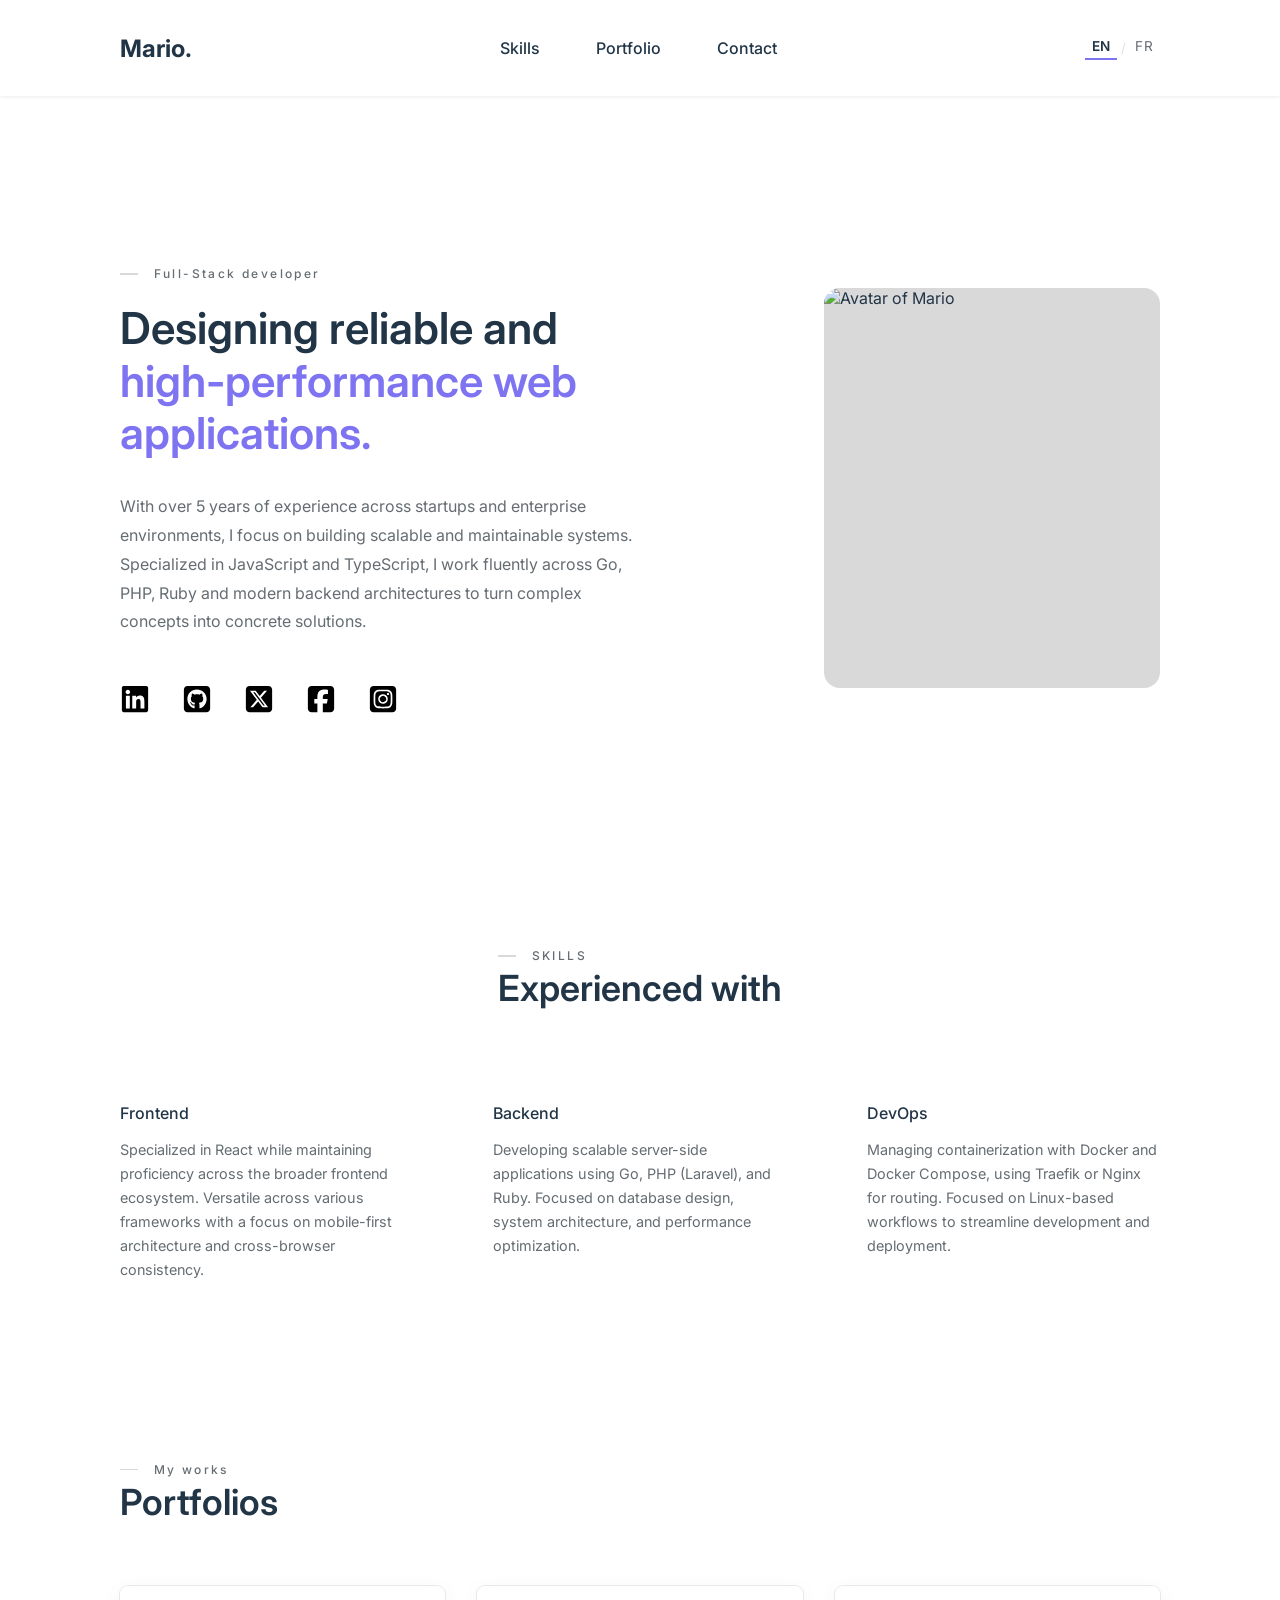
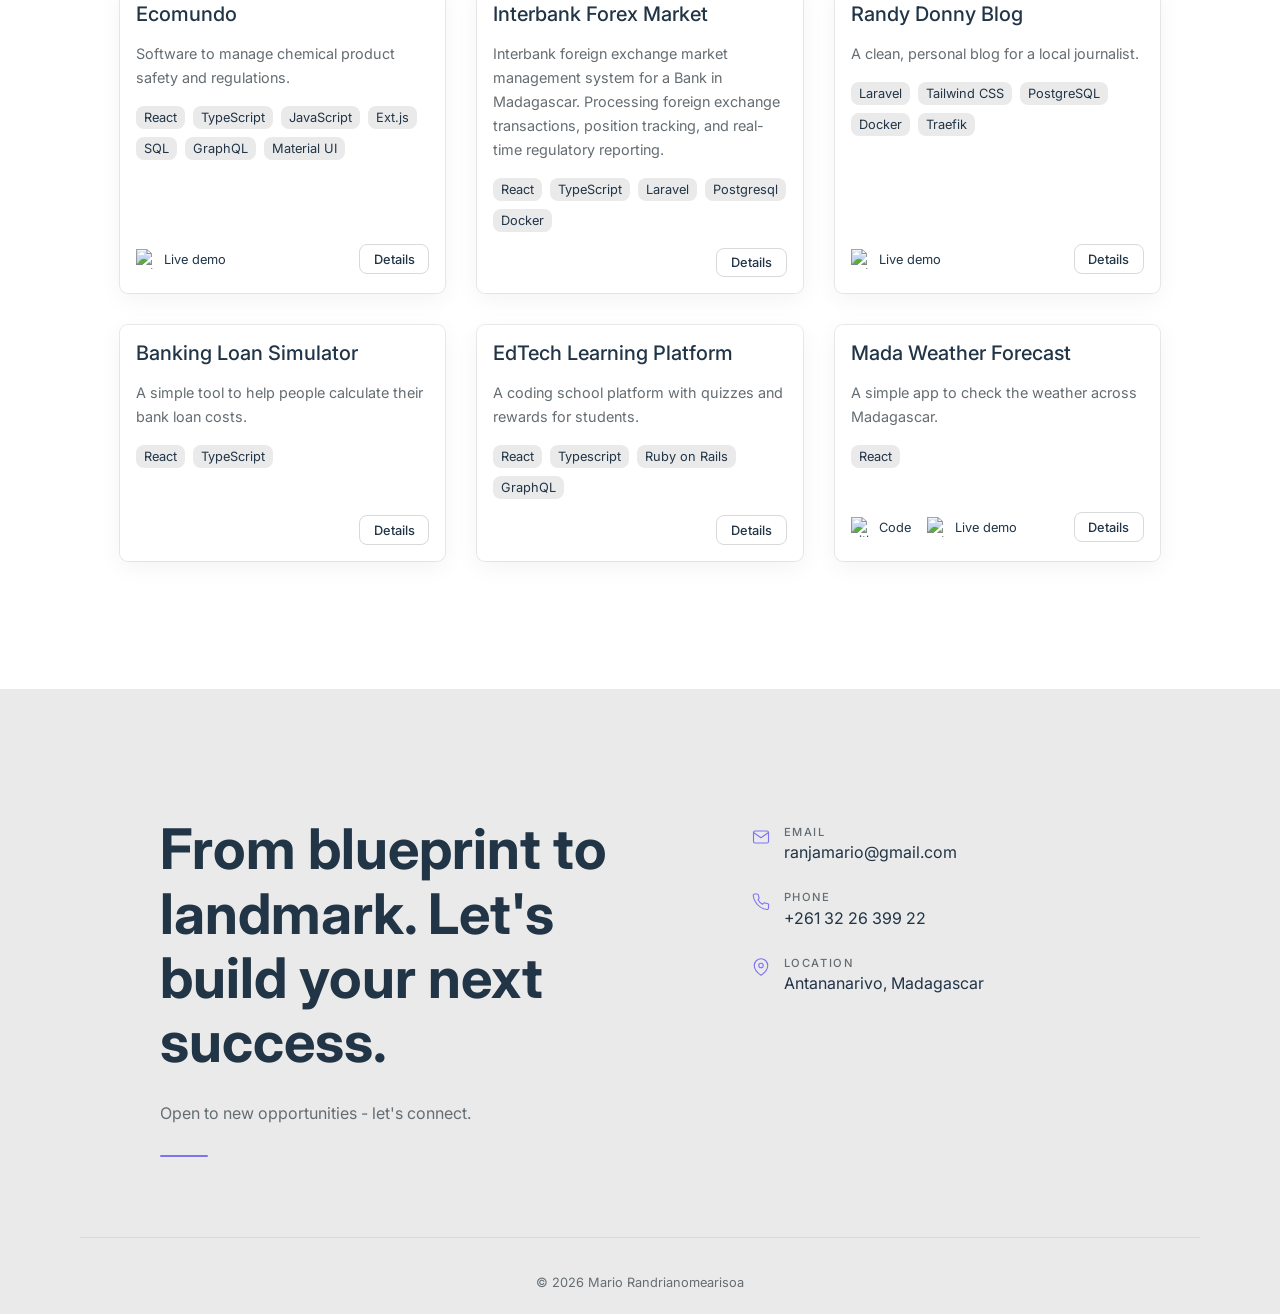
==== commit 1ca50de6: "Refactor code structure for improved readability and maintainability" ====
--- a/index.html
+++ b/index.html
@@ -1,3 +1,3 @@
-<!DOCTYPE html><html lang="en" style="scroll-behavior: smooth;"> <head><!-- Charset & viewport --><meta charset="UTF-8"><meta name="viewport" content="width=device-width, initial-scale=1.0"><!-- Primary SEO --><title>Mario — Full-Stack Developer</title><meta name="description" content="Full-Stack developer with 5+ years of experience building scalable web applications. Specialized in JavaScript, TypeScript, Go, PHP, and Ruby."><meta name="robots" content="index, follow"><link rel="canonical" href="https://your_domain_here.com/"><!-- hreflang for bilingual site --><link rel="alternate" hreflang="en" href="https://your_domain_here.com/"><link rel="alternate" hreflang="fr" href="https://your_domain_here.com/fr/"><link rel="alternate" hreflang="x-default" href="https://your_domain_here.com/"><!-- Open Graph --><meta property="og:type" content="website"><meta property="og:url" content="https://your_domain_here.com/"><meta property="og:title" content="Mario — Full-Stack Developer"><meta property="og:description" content="Full-Stack developer with 5+ years of experience building scalable web applications. Specialized in JavaScript, TypeScript, Go, PHP, and Ruby."><meta property="og:image" content="https://your_domain_here.com/og-image.png"><meta property="og:image:width" content="1200"><meta property="og:image:height" content="630"><meta property="og:locale" content="en_US"><meta property="og:locale:alternate" content="fr_FR"><meta property="og:site_name" content="Mario Portfolio"><!-- Twitter / X Card --><meta name="twitter:card" content="summary_large_image"><meta name="twitter:title" content="Mario — Full-Stack Developer"><meta name="twitter:description" content="Full-Stack developer with 5+ years of experience building scalable web applications. Specialized in JavaScript, TypeScript, Go, PHP, and Ruby."><meta name="twitter:image" content="https://your_domain_here.com/og-image.png"><!-- Font preload --><link rel="preload" href="/Inter/Inter-VariableFont_opsz,wght.ttf" as="font" type="font/ttf" crossorigin><!-- Favicon --><link rel="icon" type="image/x-icon" href="/favicon.ico"><link rel="apple-touch-icon" sizes="180x180" href="/apple-touch-icon.png"><meta name="theme-color" content="#7e74f1"><!-- JSON-LD structured data --><script type="application/ld+json">{"@context":"https://schema.org","@type":"Person","name":"Mario","url":"https://your_domain_here.com","jobTitle":"Full-Stack Developer","email":"ranjamario@gmail.com","address":{"@type":"PostalAddress","addressLocality":"Antananarivo","addressCountry":"MG"},"knowsLanguage":["en","fr"],"knowsAbout":["JavaScript","TypeScript","Go","PHP","Ruby","React","Docker"]}</script><link rel="stylesheet" href="/_astro/style.DQTMFGN0.css"></head> <body> <header class="header"> <a href="#" class="header__logo">Mario.</a> <nav class="header__nav"> <ul class="header__nav-list"> <li class="header__nav-item"> <a href="#skill" class="header__nav-link">Skills</a> </li> <li class="header__nav-item"> <a href="#portfolio" class="header__nav-link">Portfolio</a> </li> <li class="header__nav-item"> <a href="#contact" class="header__nav-link">Contact</a> </li> </ul> </nav> <div class="header__actions"> <div class="lang-switcher header__lang"> <a href="/" class="lang-switcher__option lang-switcher__option--active" aria-current="true" aria-label="Switch to English">EN</a> <span class="lang-switcher__divider" aria-hidden="true">/</span> <a href="/fr/" class="lang-switcher__option" aria-label="Passer en français">FR</a> </div> <button id="burger-btn" class="header__burger" aria-label="Open menu" aria-expanded="false"> <span></span> <span></span> <span></span> </button> </div> </header> <div id="nav-backdrop" class="header__backdrop"></div> <div id="mobile-nav" class="header__mobile-nav"> <ul class="header__mobile-nav-list"> <li> <a href="#skill" class="header__mobile-nav-link">Skills</a> </li> <li> <a href="#portfolio" class="header__mobile-nav-link">Portfolio</a> </li> <li> <a href="#contact" class="header__mobile-nav-link">Contact</a> </li> </ul> <div class="lang-switcher lang-switcher--mobile"> <a href="/" class="lang-switcher__option lang-switcher__option--active" aria-current="true" aria-label="Switch to English">EN</a> <span class="lang-switcher__divider" aria-hidden="true">/</span> <a href="/fr/" class="lang-switcher__option" aria-label="Passer en français">FR</a> </div> </div> <script type="module">document.addEventListener("DOMContentLoaded",function(){const e=document.getElementById("burger-btn"),t=document.getElementById("mobile-nav"),n=document.getElementById("nav-backdrop");!e||!t||!n||(e.addEventListener("click",function(){const a=e.classList.toggle("header__burger--open");t.classList.toggle("header__mobile-nav--open",a),n.classList.toggle("header__backdrop--visible",a),e.setAttribute("aria-expanded",String(a))}),t.querySelectorAll(".header__mobile-nav-link").forEach(function(a){a.addEventListener("click",function(){e.classList.remove("header__burger--open"),t.classList.remove("header__mobile-nav--open"),n.classList.remove("header__backdrop--visible"),e.setAttribute("aria-expanded","false")})}),n.addEventListener("click",function(){e.classList.remove("header__burger--open"),t.classList.remove("header__mobile-nav--open"),n.classList.remove("header__backdrop--visible"),e.setAttribute("aria-expanded","false")}))});</script> <div class="container"> <main> <section class="hero-container"> <section class="hero__text"> <span class="section-title">Full-Stack developer</span> <h1 class="hero__name"> <span>Designing reliable and</span> <span class="hero__name hero__name--lastname">high-performance web applications.</span> </h1> <p class="hero__description"> With over 5 years of experience across startups and enterprise environments, I focus on building scalable and maintainable systems. Specialized in JavaScript and TypeScript, I work fluently across Go, PHP, Ruby and modern backend architectures to turn complex concepts into concrete solutions. </p> <div class="hero__social-media"> <a href="https://www.linkedin.com/in/mario-randrianomearisoa/" target="_blank" class="hero__social-media-link"> <img src="/_astro/linkedin.CfPIVWKn_PRON4.svg" alt="linkedin" loading="eager" decoding="async" width="30" height="30"> </a> <a href="https://github.com/MaxR522" target="_blank" class="hero__social-media-link"> <img src="/_astro/github.19vMP9pH_PRON4.svg" alt="external-github-community-for-software-building-and-testing-online-logo-bold-tal-revivo" loading="eager" decoding="async" width="30" height="30"> </a> <a href="https://x.com/RanjaMario" target="_blank" class="hero__social-media-link"> <img src="/_astro/x.Dfb-5A___PRON4.svg" alt="twitterx--v1" loading="eager" decoding="async" width="30" height="30"> </a> <a href="https://www.facebook.com/R.Mario22" target="_blank" class="hero__social-media-link"> <img src="/_astro/facebook.j9AlXqRo_PRON4.svg" alt="facebook--v1" loading="eager" decoding="async" width="30" height="30"> </a> <a href="https://www.instagram.com/r.mario.r/" target="_blank" class="hero__social-media-link"> <img src="/_astro/instagram.BZNHC8vX_PRON4.svg" alt="instagram-new--v1" loading="eager" decoding="async" width="30" height="30"> </a> </div> </section> <div class="hero__image"> <img src="https://res.cloudinary.com/randy-blog/image/upload/q_auto/f_auto/v1776061823/avatars-9jR7ze2sUWhIk5Av-hUyK5Q-t500x500_lmuuu3.jpg" alt="Avatar of Mario" loading="eager" data-i18n-key="hero-avatar-alt" decoding="async" width="336" height="400" class="hero__image-photo"> </div> </section> <section id="skill" class="skills"> <div> <span class="section-title">SKILLS</span> <span class="section-subtitle">Experienced with</span> </div> <div class="skills__item-container"> <div class="skill-item"> <div class="skill-item__header"> <span class="skill-item__title">Frontend</span> </div> <p class="skill-item__description">Specialized in React while maintaining proficiency across the broader frontend ecosystem. Versatile across various frameworks with a focus on mobile-first architecture and cross-browser consistency.</p> </div> <div class="skill-item"> <div class="skill-item__header"> <span class="skill-item__title">Backend</span> </div> <p class="skill-item__description">Developing scalable server-side applications using Go, PHP (Laravel), and Ruby. Focused on database design, system architecture, and performance optimization.</p> </div> <div class="skill-item"> <div class="skill-item__header"> <span class="skill-item__title">DevOps</span> </div> <p class="skill-item__description">Managing containerization with Docker and Docker Compose, using Traefik or Nginx for routing. Focused on Linux-based workflows to streamline development and deployment.</p> </div> </div> </section> <section id="portfolio" class="portfolio"> <div> <span class="section-title">My works</span> <span class="section-subtitle">Portfolios</span> </div> <div class="portfolio__card-container"> <div class="project-card"> <div class="project-card__header"> <span class="project-card__title">Ecomundo</span> </div> <div class="project-card__content"> <div class="project-card__description">Software to manage chemical product safety and regulations.</div> <div class="project-card__technologies"> <span class="techno-chip">React</span><span class="techno-chip">TypeScript</span><span class="techno-chip">JavaScript</span><span class="techno-chip">Ext.js</span><span class="techno-chip">SQL</span><span class="techno-chip">GraphQL</span><span class="techno-chip">Material UI</span> </div> </div> <div class="project-card__footer"> <div class="project-card__links">  <a href="https://www.ecomundo.eu/en" target="_blank" rel="noopener noreferrer" class="project-card__link"> <img src="https://img.icons8.com/material-outlined/20/333333/external-link.png" alt="external-link" loading="lazy" decoding="async" width="20" height="20"> <span>Live demo</span> </a> </div> <button class="project-card__details-btn"> Details </button> </div> </div> <div class="project-modal-overlay" role="dialog" aria-modal="true" aria-labelledby="modal-title-1" inert> <div class="project-modal" tabindex="-1"> <div class="project-modal__header"> <h2 class="project-modal__title" id="modal-title-1">Ecomundo</h2> <button class="project-modal__close" aria-label="Close"> <svg width="24" height="24" viewBox="0 0 24 24" fill="none" stroke="currentColor" stroke-width="2" stroke-linecap="round" stroke-linejoin="round" aria-hidden="true"> <line x1="18" y1="6" x2="6" y2="18"></line> <line x1="6" y1="6" x2="18" y2="18"></line> </svg> </button> </div> <div class="project-modal__body"> <div class="project-modal__image-wrapper"> <img src="https://res.cloudinary.com/randy-blog/image/upload/v1775982570/659bc271dc2cefbdf6884b4e_Visuel-COSMETIC-Factory_19.30_Tablette-labo_2019_rm8rpl.webp" alt="Ecomundo preview" loading="lazy"> </div> <div class="project-modal__meta"> <span class="techno-chip project-modal__role-chip">Frontend Developer</span> </div> <p class="project-modal__long-desc">EcoMundo is a global partner for chemical industry professionals, providing specialized software solutions and regulatory services. The platform supports small, medium, and large enterprises worldwide across multiple sectors, helping to accelerate the market launch of products like cosmetics, perfumes, and paints. With over 500 global clients and millions of dollars in annual revenue.</p> <div class="project-modal__section"> <span class="project-modal__section-label">Highlights</span> <ul class="project-modal__highlights"> <li>Worked on the migration from Ext.js to React to modernize the user experience</li><li>Built out new features while maintaining legacy code</li><li>Member of the research and development team, exploring new technologies.</li> </ul> </div> <div class="project-modal__section"> <span class="project-modal__section-label">Built with</span> <div class="project-modal__tech"> <span class="techno-chip">React</span><span class="techno-chip">TypeScript</span><span class="techno-chip">JavaScript</span><span class="techno-chip">Ext.js</span><span class="techno-chip">SQL</span><span class="techno-chip">GraphQL</span><span class="techno-chip">Material UI</span> </div> </div> <div class="project-modal__actions">  <a href="https://www.ecomundo.eu/en" target="_blank" rel="noopener noreferrer" class="project-modal__action project-modal__action--filled"> <img src="https://img.icons8.com/material-outlined/20/ffffff/external-link.png" alt="external-link" loading="lazy" decoding="async" width="16" height="16"> <span>Live demo</span> </a> </div> </div> </div> </div><div class="project-card"> <div class="project-card__header"> <span class="project-card__title">Interbank Forex Market</span> </div> <div class="project-card__content"> <div class="project-card__description">Interbank foreign exchange market management system for a Bank in Madagascar. Processing foreign exchange transactions, position tracking, and real-time regulatory reporting.</div> <div class="project-card__technologies"> <span class="techno-chip">React</span><span class="techno-chip">TypeScript</span><span class="techno-chip">Laravel</span><span class="techno-chip">Postgresql</span><span class="techno-chip">Docker</span> </div> </div> <div class="project-card__footer"> <div class="project-card__links">   </div> <button class="project-card__details-btn"> Details </button> </div> </div> <div class="project-modal-overlay" role="dialog" aria-modal="true" aria-labelledby="modal-title-2" inert> <div class="project-modal" tabindex="-1"> <div class="project-modal__header"> <h2 class="project-modal__title" id="modal-title-2">Interbank Forex Market</h2> <button class="project-modal__close" aria-label="Close"> <svg width="24" height="24" viewBox="0 0 24 24" fill="none" stroke="currentColor" stroke-width="2" stroke-linecap="round" stroke-linejoin="round" aria-hidden="true"> <line x1="18" y1="6" x2="6" y2="18"></line> <line x1="6" y1="6" x2="18" y2="18"></line> </svg> </button> </div> <div class="project-modal__body"> <div class="project-modal__image-wrapper"> <img src="https://res.cloudinary.com/randy-blog/image/upload/q_auto/f_auto/v1775983119/pexels-freestockpro-12955791_m3aedy.jpg" alt="Interbank Forex Market preview" loading="lazy"> </div> <div class="project-modal__meta"> <span class="techno-chip project-modal__role-chip">Fullstack Developer</span> </div> <p class="project-modal__long-desc">This is a management system for the Interbank foreign exchange market, built for a commercial bank in Madagascar. It processes forex transactions, tracks currency positions in real-time, and handles mandatory regulatory reporting.</p> <div class="project-modal__section"> <span class="project-modal__section-label">Highlights</span> <ul class="project-modal__highlights"> <li>Collaborated on the backend logic to handle sensitive financial trades</li><li>Helped build dashboards that show real-time bank liquidity</li><li>Set up Docker to make it easier for the whole team to run and deploy the app</li> </ul> </div> <div class="project-modal__section"> <span class="project-modal__section-label">Built with</span> <div class="project-modal__tech"> <span class="techno-chip">React</span><span class="techno-chip">TypeScript</span><span class="techno-chip">Laravel</span><span class="techno-chip">Postgresql</span><span class="techno-chip">Docker</span> </div> </div>  </div> </div> </div><div class="project-card"> <div class="project-card__header"> <span class="project-card__title">Randy Donny Blog</span> </div> <div class="project-card__content"> <div class="project-card__description">A clean, personal blog for a local journalist.</div> <div class="project-card__technologies"> <span class="techno-chip">Laravel</span><span class="techno-chip">Tailwind CSS</span><span class="techno-chip">PostgreSQL</span><span class="techno-chip">Docker</span><span class="techno-chip">Traefik</span> </div> </div> <div class="project-card__footer"> <div class="project-card__links">  <a href="https://randy-donny.com/" target="_blank" rel="noopener noreferrer" class="project-card__link"> <img src="https://img.icons8.com/material-outlined/20/333333/external-link.png" alt="external-link" loading="lazy" decoding="async" width="20" height="20"> <span>Live demo</span> </a> </div> <button class="project-card__details-btn"> Details </button> </div> </div> <div class="project-modal-overlay" role="dialog" aria-modal="true" aria-labelledby="modal-title-3" inert> <div class="project-modal" tabindex="-1"> <div class="project-modal__header"> <h2 class="project-modal__title" id="modal-title-3">Randy Donny Blog</h2> <button class="project-modal__close" aria-label="Close"> <svg width="24" height="24" viewBox="0 0 24 24" fill="none" stroke="currentColor" stroke-width="2" stroke-linecap="round" stroke-linejoin="round" aria-hidden="true"> <line x1="18" y1="6" x2="6" y2="18"></line> <line x1="6" y1="6" x2="18" y2="18"></line> </svg> </button> </div> <div class="project-modal__body"> <div class="project-modal__image-wrapper"> <img src="https://res.cloudinary.com/randy-blog/image/upload/q_auto/f_auto/v1775984117/Screenshot_20260412_115445_srhbym.png" alt="Randy Donny Blog preview" loading="lazy"> </div> <div class="project-modal__meta"> <span class="techno-chip project-modal__role-chip">Fullstack Developer</span> </div> <p class="project-modal__long-desc">A straightforward blog I built for a profesional journalist to share news and stories. It&#39;s not meant to be over-complicated; just a reliable place to write articles and make sure they look good and load fast on phones.</p> <div class="project-modal__section"> <span class="project-modal__section-label">Highlights</span> <ul class="project-modal__highlights"> <li>Built an easy-to-use system for writing and organizing articles</li><li>Set up the basics for SEO so the stories actually show up in search results</li><li>Made sure the layout is comfortable to read on a mobile screen</li><li>Used Traefik and Docker to keep the hosting side of things simple and clean</li> </ul> </div> <div class="project-modal__section"> <span class="project-modal__section-label">Built with</span> <div class="project-modal__tech"> <span class="techno-chip">Laravel</span><span class="techno-chip">Tailwind CSS</span><span class="techno-chip">PostgreSQL</span><span class="techno-chip">Docker</span><span class="techno-chip">Traefik</span> </div> </div> <div class="project-modal__actions">  <a href="https://randy-donny.com/" target="_blank" rel="noopener noreferrer" class="project-modal__action project-modal__action--filled"> <img src="https://img.icons8.com/material-outlined/20/ffffff/external-link.png" alt="external-link" loading="lazy" decoding="async" width="16" height="16"> <span>Live demo</span> </a> </div> </div> </div> </div><div class="project-card"> <div class="project-card__header"> <span class="project-card__title">Banking Loan Simulator</span> </div> <div class="project-card__content"> <div class="project-card__description">A simple tool to help people calculate their bank loan costs.</div> <div class="project-card__technologies"> <span class="techno-chip">React</span><span class="techno-chip">TypeScript</span> </div> </div> <div class="project-card__footer"> <div class="project-card__links">   </div> <button class="project-card__details-btn"> Details </button> </div> </div> <div class="project-modal-overlay" role="dialog" aria-modal="true" aria-labelledby="modal-title-4" inert> <div class="project-modal" tabindex="-1"> <div class="project-modal__header"> <h2 class="project-modal__title" id="modal-title-4">Banking Loan Simulator</h2> <button class="project-modal__close" aria-label="Close"> <svg width="24" height="24" viewBox="0 0 24 24" fill="none" stroke="currentColor" stroke-width="2" stroke-linecap="round" stroke-linejoin="round" aria-hidden="true"> <line x1="18" y1="6" x2="6" y2="18"></line> <line x1="6" y1="6" x2="18" y2="18"></line> </svg> </button> </div> <div class="project-modal__body"> <div class="project-modal__image-wrapper"> <img src="https://res.cloudinary.com/randy-blog/image/upload/q_auto/f_auto/v1775983647/bmoi-simulateur_vyjuc7.png" alt="Banking Loan Simulator preview" loading="lazy"> </div> <div class="project-modal__meta"> <span class="techno-chip project-modal__role-chip">Frontend Developer</span> </div> <p class="project-modal__long-desc">I built this module for a bank in Madagascar so their customers could figure out their own loans. You just pick what you&#39;re buying like a car and it shows you the monthly payments and fees instantly. It&#39;s all about making the bank&#39;s math easy for regular people to understand.</p> <div class="project-modal__section"> <span class="project-modal__section-label">Highlights</span> <ul class="project-modal__highlights"> <li>Created an easy step-by-step form for a complex process</li><li>Wrote the logic to update all the math instantly as the user types</li><li>Made sure it works perfectly on mobile phones</li><li>Cleaned up the UI to make the loan details clear and transparent</li> </ul> </div> <div class="project-modal__section"> <span class="project-modal__section-label">Built with</span> <div class="project-modal__tech"> <span class="techno-chip">React</span><span class="techno-chip">TypeScript</span> </div> </div>  </div> </div> </div><div class="project-card"> <div class="project-card__header"> <span class="project-card__title">EdTech Learning Platform</span> </div> <div class="project-card__content"> <div class="project-card__description">A coding school platform with quizzes and rewards for students.</div> <div class="project-card__technologies"> <span class="techno-chip">React</span><span class="techno-chip">Typescript</span><span class="techno-chip">Ruby on Rails</span><span class="techno-chip">GraphQL</span> </div> </div> <div class="project-card__footer"> <div class="project-card__links">   </div> <button class="project-card__details-btn"> Details </button> </div> </div> <div class="project-modal-overlay" role="dialog" aria-modal="true" aria-labelledby="modal-title-5" inert> <div class="project-modal" tabindex="-1"> <div class="project-modal__header"> <h2 class="project-modal__title" id="modal-title-5">EdTech Learning Platform</h2> <button class="project-modal__close" aria-label="Close"> <svg width="24" height="24" viewBox="0 0 24 24" fill="none" stroke="currentColor" stroke-width="2" stroke-linecap="round" stroke-linejoin="round" aria-hidden="true"> <line x1="18" y1="6" x2="6" y2="18"></line> <line x1="6" y1="6" x2="18" y2="18"></line> </svg> </button> </div> <div class="project-modal__body"> <div class="project-modal__image-wrapper"> <img src="https://res.cloudinary.com/randy-blog/image/upload/q_auto/f_auto/v1775986613/5204029_llppho.jpg" alt="EdTech Learning Platform preview" loading="lazy"> </div> <div class="project-modal__meta"> <span class="techno-chip project-modal__role-chip">Fullstack Developer</span> </div> <p class="project-modal__long-desc">This was an earlier version of the Sayna platform. I worked with the team to build a place where people could learn to code using quizzes and a system that rewards you as you progress. It was a fun project that used a mix of different techs to keep students engaged.</p> <div class="project-modal__section"> <span class="project-modal__section-label">Highlights</span> <ul class="project-modal__highlights"> <li>Worked on the database to track student scores and badges</li><li>Helped build the API that handles all the learning content</li><li>Built parts of the interface where students take their coding lessons</li><li>Used GraphQL to keep the data flowing smoothly between the front and back ends</li> </ul> </div> <div class="project-modal__section"> <span class="project-modal__section-label">Built with</span> <div class="project-modal__tech"> <span class="techno-chip">React</span><span class="techno-chip">Typescript</span><span class="techno-chip">Ruby on Rails</span><span class="techno-chip">GraphQL</span> </div> </div>  </div> </div> </div><div class="project-card"> <div class="project-card__header"> <span class="project-card__title">Mada Weather Forecast</span> </div> <div class="project-card__content"> <div class="project-card__description">A simple app to check the weather across Madagascar.</div> <div class="project-card__technologies"> <span class="techno-chip">React</span> </div> </div> <div class="project-card__footer"> <div class="project-card__links"> <a href="https://github.com/MaxR522/mada-weather-forecast" target="_blank" rel="noopener noreferrer" class="project-card__link"> <img src="https://img.icons8.com/ios-glyphs/20/333333/github.png" alt="github" loading="lazy" decoding="async" width="20" height="20"> <span>Code</span> </a> <a href="https://mada-carte-meteo.netlify.app/" target="_blank" rel="noopener noreferrer" class="project-card__link"> <img src="https://img.icons8.com/material-outlined/20/333333/external-link.png" alt="external-link" loading="lazy" decoding="async" width="20" height="20"> <span>Live demo</span> </a> </div> <button class="project-card__details-btn"> Details </button> </div> </div> <div class="project-modal-overlay" role="dialog" aria-modal="true" aria-labelledby="modal-title-6" inert> <div class="project-modal" tabindex="-1"> <div class="project-modal__header"> <h2 class="project-modal__title" id="modal-title-6">Mada Weather Forecast</h2> <button class="project-modal__close" aria-label="Close"> <svg width="24" height="24" viewBox="0 0 24 24" fill="none" stroke="currentColor" stroke-width="2" stroke-linecap="round" stroke-linejoin="round" aria-hidden="true"> <line x1="18" y1="6" x2="6" y2="18"></line> <line x1="6" y1="6" x2="18" y2="18"></line> </svg> </button> </div> <div class="project-modal__body"> <div class="project-modal__image-wrapper"> <img src="https://res.cloudinary.com/randy-blog/image/upload/q_auto/f_auto/v1775985260/map_xuyqvr.png" alt="Mada Weather Forecast preview" loading="lazy"> </div> <div class="project-modal__meta"> <span class="techno-chip project-modal__role-chip">Frontend Developer</span> </div> <p class="project-modal__long-desc">This is one of my very first projects from when I was starting out with React. It&#39;s definitely not perfect, but I keep it in my portfolio because it reminds me of how much I&#39;ve learned since then and where it all began.</p> <div class="project-modal__section"> <span class="project-modal__section-label">Highlights</span> <ul class="project-modal__highlights"> <li>My first real experiment with React components</li><li>Learned how to pull and display data from a public weather API</li><li>The project that helped me understand how to handle state in an app</li> </ul> </div> <div class="project-modal__section"> <span class="project-modal__section-label">Built with</span> <div class="project-modal__tech"> <span class="techno-chip">React</span> </div> </div> <div class="project-modal__actions"> <a href="https://github.com/MaxR522/mada-weather-forecast" target="_blank" rel="noopener noreferrer" class="project-modal__action project-modal__action--outlined"> <img src="https://img.icons8.com/ios-glyphs/20/333333/github.png" alt="github" loading="lazy" decoding="async" width="16" height="16"> <span>Code</span> </a> <a href="https://mada-carte-meteo.netlify.app/" target="_blank" rel="noopener noreferrer" class="project-modal__action project-modal__action--filled"> <img src="https://img.icons8.com/material-outlined/20/ffffff/external-link.png" alt="external-link" loading="lazy" decoding="async" width="16" height="16"> <span>Live demo</span> </a> </div> </div> </div> </div> </div> </section> <script type="module">const p=document.querySelectorAll(".project-modal-overlay");p.forEach(e=>{const i=e.previousElementSibling?.querySelector(".project-card__details-btn"),c=e.querySelector(".project-modal"),u=e.querySelector(".project-modal__close");let r=null;function a(){return Array.from(c.querySelectorAll('a[href], button:not([disabled]), [tabindex]:not([tabindex="-1"])'))}function f(){r=document.activeElement,e.removeAttribute("inert"),e.classList.add("project-modal-overlay--open"),document.body.style.overflow="hidden",c.focus()}function d(){e.classList.remove("project-modal-overlay--open"),e.addEventListener("transitionend",()=>{e.setAttribute("inert",""),document.body.style.overflow="",r?.focus()},{once:!0})}function m(t){if(t.key!=="Tab")return;const n=a(),s=n[0],l=n[n.length-1];t.shiftKey?document.activeElement===s&&(t.preventDefault(),l.focus()):document.activeElement===l&&(t.preventDefault(),s.focus())}i?.addEventListener("click",f),u?.addEventListener("click",d),e.addEventListener("pointerdown",t=>{t.target===e&&d()}),e.addEventListener("keydown",m)});document.addEventListener("keydown",e=>{if(e.key!=="Escape")return;const o=document.querySelector(".project-modal-overlay--open");o&&o.querySelector(".project-modal__close")?.click()});</script> <section id="contact" class="contact"> <div class="contact__inner"> <div class="contact__left"> <h2 class="contact__title"> From blueprint to landmark. Let&#39;s build your next success. </h2> <p class="contact__tagline"> Open to new opportunities — let&#39;s connect. </p> <span class="contact__accent-line" aria-hidden="true"></span> </div> <div class="contact__right"> <ul class="contact__info-list"> <li class="contact__info-item"> <span class="contact__info-icon"> <svg width="18" height="18" viewBox="0 0 24 24" fill="none" xmlns="http://www.w3.org/2000/svg" aria-hidden="true"> <path d="M4 4h16c1.1 0 2 .9 2 2v12c0 1.1-.9 2-2 2H4c-1.1 0-2-.9-2-2V6c0-1.1.9-2 2-2z" stroke="var(--primary-color)" stroke-width="1.5" stroke-linecap="round" stroke-linejoin="round"></path> <polyline points="22,6 12,13 2,6" stroke="var(--primary-color)" stroke-width="1.5" stroke-linecap="round" stroke-linejoin="round"></polyline> </svg> </span> <div class="contact__info-content"> <span class="contact__info-label">Email</span> <a href="mailto:ranjamario@gmail.com" class="contact__info-link">ranjamario@gmail.com</a> </div> </li> <li class="contact__info-item"> <span class="contact__info-icon"> <svg width="18" height="18" viewBox="0 0 24 24" fill="none" xmlns="http://www.w3.org/2000/svg" aria-hidden="true"> <path d="M22 16.92v3a2 2 0 0 1-2.18 2 19.79 19.79 0 0 1-8.63-3.07A19.5 19.5 0 0 1 4.69 12a19.79 19.79 0 0 1-3.07-8.67A2 2 0 0 1 3.6 1.28h3a2 2 0 0 1 2 1.72 12.84 12.84 0 0 0 .7 2.81 2 2 0 0 1-.45 2.11L7.91 9a16 16 0 0 0 6 6l1.27-1.27a2 2 0 0 1 2.11-.45 12.84 12.84 0 0 0 2.81.7A2 2 0 0 1 22 16.92z" stroke="var(--primary-color)" stroke-width="1.5" stroke-linecap="round" stroke-linejoin="round"></path> </svg> </span> <div class="contact__info-content"> <span class="contact__info-label">Phone</span> <a href="tel:+261000000000" class="contact__info-link">+261 32 26 399 22</a> </div> </li> <li class="contact__info-item"> <span class="contact__info-icon"> <svg width="18" height="18" viewBox="0 0 24 24" fill="none" xmlns="http://www.w3.org/2000/svg" aria-hidden="true"> <path d="M21 10c0 7-9 13-9 13s-9-6-9-13a9 9 0 0 1 18 0z" stroke="var(--primary-color)" stroke-width="1.5" stroke-linecap="round" stroke-linejoin="round"></path> <circle cx="12" cy="10" r="3" stroke="var(--primary-color)" stroke-width="1.5"></circle> </svg> </span> <div class="contact__info-content"> <span class="contact__info-label">Location</span> <span class="contact__info-value">Antananarivo, Madagascar</span> </div> </li> </ul> </div> </div> <hr class="contact__divider"> <p class="contact__copyright">
+<!DOCTYPE html><html lang="en" style="scroll-behavior: smooth;"> <head><!-- Charset & viewport --><meta charset="UTF-8"><meta name="viewport" content="width=device-width, initial-scale=1.0"><!-- Primary SEO --><title>Mario - Full-Stack Developer</title><meta name="description" content="Full-Stack developer with 5+ years of experience building scalable web applications. Specialized in JavaScript, TypeScript, Go, PHP, and Ruby."><meta name="robots" content="index, follow"><link rel="canonical" href="https://your_domain_here.com/"><!-- hreflang for bilingual site --><link rel="alternate" hreflang="en" href="https://your_domain_here.com/"><link rel="alternate" hreflang="fr" href="https://your_domain_here.com/fr/"><link rel="alternate" hreflang="x-default" href="https://your_domain_here.com/"><!-- Open Graph --><meta property="og:type" content="website"><meta property="og:url" content="https://your_domain_here.com/"><meta property="og:title" content="Mario - Full-Stack Developer"><meta property="og:description" content="Full-Stack developer with 5+ years of experience building scalable web applications. Specialized in JavaScript, TypeScript, Go, PHP, and Ruby."><meta property="og:image" content="https://your_domain_here.com/og-image.png"><meta property="og:image:width" content="1200"><meta property="og:image:height" content="630"><meta property="og:locale" content="en_US"><meta property="og:locale:alternate" content="fr_FR"><meta property="og:site_name" content="Mario Portfolio"><!-- Twitter / X Card --><meta name="twitter:card" content="summary_large_image"><meta name="twitter:title" content="Mario - Full-Stack Developer"><meta name="twitter:description" content="Full-Stack developer with 5+ years of experience building scalable web applications. Specialized in JavaScript, TypeScript, Go, PHP, and Ruby."><meta name="twitter:image" content="https://your_domain_here.com/og-image.png"><!-- Font preload --><link rel="preload" href="/Inter/Inter-VariableFont_opsz,wght.ttf" as="font" type="font/ttf" crossorigin><!-- Favicon --><link rel="icon" type="image/x-icon" href="/favicon.ico"><link rel="apple-touch-icon" sizes="180x180" href="/apple-touch-icon.png"><meta name="theme-color" content="#7e74f1"><!-- JSON-LD structured data --><script type="application/ld+json">{"@context":"https://schema.org","@type":"Person","name":"Mario","url":"https://your_domain_here.com","jobTitle":"Full-Stack Developer","email":"ranjamario@gmail.com","address":{"@type":"PostalAddress","addressLocality":"Antananarivo","addressCountry":"MG"},"knowsLanguage":["en","fr"],"knowsAbout":["JavaScript","TypeScript","Go","PHP","Ruby","React","Docker"]}</script><link rel="stylesheet" href="/_astro/style.DQTMFGN0.css"></head> <body> <header class="header"> <a href="#" class="header__logo">Mario.</a> <nav class="header__nav"> <ul class="header__nav-list"> <li class="header__nav-item"> <a href="#skill" class="header__nav-link">Skills</a> </li> <li class="header__nav-item"> <a href="#portfolio" class="header__nav-link">Portfolio</a> </li> <li class="header__nav-item"> <a href="#contact" class="header__nav-link">Contact</a> </li> </ul> </nav> <div class="header__actions"> <div class="lang-switcher header__lang"> <a href="/" class="lang-switcher__option lang-switcher__option--active" aria-current="true" aria-label="Switch to English">EN</a> <span class="lang-switcher__divider" aria-hidden="true">/</span> <a href="/fr/" class="lang-switcher__option" aria-label="Passer en français">FR</a> </div> <button id="burger-btn" class="header__burger" aria-label="Open menu" aria-expanded="false"> <span></span> <span></span> <span></span> </button> </div> </header> <div id="nav-backdrop" class="header__backdrop"></div> <div id="mobile-nav" class="header__mobile-nav"> <ul class="header__mobile-nav-list"> <li> <a href="#skill" class="header__mobile-nav-link">Skills</a> </li> <li> <a href="#portfolio" class="header__mobile-nav-link">Portfolio</a> </li> <li> <a href="#contact" class="header__mobile-nav-link">Contact</a> </li> </ul> <div class="lang-switcher lang-switcher--mobile"> <a href="/" class="lang-switcher__option lang-switcher__option--active" aria-current="true" aria-label="Switch to English">EN</a> <span class="lang-switcher__divider" aria-hidden="true">/</span> <a href="/fr/" class="lang-switcher__option" aria-label="Passer en français">FR</a> </div> </div> <script type="module">document.addEventListener("DOMContentLoaded",function(){const e=document.getElementById("burger-btn"),t=document.getElementById("mobile-nav"),n=document.getElementById("nav-backdrop");!e||!t||!n||(e.addEventListener("click",function(){const a=e.classList.toggle("header__burger--open");t.classList.toggle("header__mobile-nav--open",a),n.classList.toggle("header__backdrop--visible",a),e.setAttribute("aria-expanded",String(a))}),t.querySelectorAll(".header__mobile-nav-link").forEach(function(a){a.addEventListener("click",function(){e.classList.remove("header__burger--open"),t.classList.remove("header__mobile-nav--open"),n.classList.remove("header__backdrop--visible"),e.setAttribute("aria-expanded","false")})}),n.addEventListener("click",function(){e.classList.remove("header__burger--open"),t.classList.remove("header__mobile-nav--open"),n.classList.remove("header__backdrop--visible"),e.setAttribute("aria-expanded","false")}))});</script> <div class="container"> <main> <section class="hero-container"> <section class="hero__text"> <span class="section-title">Full-Stack developer</span> <h1 class="hero__name"> <span>Designing reliable and</span> <span class="hero__name hero__name--lastname">high-performance web applications.</span> </h1> <p class="hero__description"> With over 5 years of experience across startups and enterprise environments, I focus on building scalable and maintainable systems. Specialized in JavaScript and TypeScript, I work fluently across Go, PHP, Ruby and modern backend architectures to turn complex concepts into concrete solutions. </p> <div class="hero__social-media"> <a href="https://www.linkedin.com/in/mario-randrianomearisoa/" target="_blank" class="hero__social-media-link"> <img src="/_astro/linkedin.CfPIVWKn_PRON4.svg" alt="linkedin" loading="eager" decoding="async" width="30" height="30"> </a> <a href="https://github.com/MaxR522" target="_blank" class="hero__social-media-link"> <img src="/_astro/github.19vMP9pH_PRON4.svg" alt="external-github-community-for-software-building-and-testing-online-logo-bold-tal-revivo" loading="eager" decoding="async" width="30" height="30"> </a> <a href="https://x.com/RanjaMario" target="_blank" class="hero__social-media-link"> <img src="/_astro/x.Dfb-5A___PRON4.svg" alt="twitterx--v1" loading="eager" decoding="async" width="30" height="30"> </a> <a href="https://www.facebook.com/R.Mario22" target="_blank" class="hero__social-media-link"> <img src="/_astro/facebook.j9AlXqRo_PRON4.svg" alt="facebook--v1" loading="eager" decoding="async" width="30" height="30"> </a> <a href="https://www.instagram.com/r.mario.r/" target="_blank" class="hero__social-media-link"> <img src="/_astro/instagram.BZNHC8vX_PRON4.svg" alt="instagram-new--v1" loading="eager" decoding="async" width="30" height="30"> </a> </div> </section> <div class="hero__image"> <img src="https://res.cloudinary.com/randy-blog/image/upload/q_auto/f_auto/v1776061823/avatars-9jR7ze2sUWhIk5Av-hUyK5Q-t500x500_lmuuu3.jpg" alt="Avatar of Mario" loading="eager" data-i18n-key="hero-avatar-alt" decoding="async" width="336" height="400" class="hero__image-photo"> </div> </section> <section id="skill" class="skills"> <div> <span class="section-title">SKILLS</span> <span class="section-subtitle">Experienced with</span> </div> <div class="skills__item-container"> <div class="skill-item"> <div class="skill-item__header"> <span class="skill-item__title">Frontend</span> </div> <p class="skill-item__description">Specialized in React while maintaining proficiency across the broader frontend ecosystem. Versatile across various frameworks with a focus on mobile-first architecture and cross-browser consistency.</p> </div> <div class="skill-item"> <div class="skill-item__header"> <span class="skill-item__title">Backend</span> </div> <p class="skill-item__description">Developing scalable server-side applications using Go, PHP (Laravel), and Ruby. Focused on database design, system architecture, and performance optimization.</p> </div> <div class="skill-item"> <div class="skill-item__header"> <span class="skill-item__title">DevOps</span> </div> <p class="skill-item__description">Managing containerization with Docker and Docker Compose, using Traefik or Nginx for routing. Focused on Linux-based workflows to streamline development and deployment.</p> </div> </div> </section> <section id="portfolio" class="portfolio"> <div> <span class="section-title">My works</span> <span class="section-subtitle">Portfolios</span> </div> <div class="portfolio__card-container"> <div class="project-card"> <div class="project-card__header"> <span class="project-card__title">Ecomundo</span> </div> <div class="project-card__content"> <div class="project-card__description">Software to manage chemical product safety and regulations.</div> <div class="project-card__technologies"> <span class="techno-chip">React</span><span class="techno-chip">TypeScript</span><span class="techno-chip">JavaScript</span><span class="techno-chip">Ext.js</span><span class="techno-chip">SQL</span><span class="techno-chip">GraphQL</span><span class="techno-chip">Material UI</span> </div> </div> <div class="project-card__footer"> <div class="project-card__links">  <a href="https://www.ecomundo.eu/en" target="_blank" rel="noopener noreferrer" class="project-card__link"> <img src="https://img.icons8.com/material-outlined/20/333333/external-link.png" alt="external-link" loading="lazy" decoding="async" width="20" height="20"> <span>Live demo</span> </a> </div> <button class="project-card__details-btn"> Details </button> </div> </div> <div class="project-modal-overlay" role="dialog" aria-modal="true" aria-labelledby="modal-title-1" inert> <div class="project-modal" tabindex="-1"> <div class="project-modal__header"> <h2 class="project-modal__title" id="modal-title-1">Ecomundo</h2> <button class="project-modal__close" aria-label="Close"> <svg width="24" height="24" viewBox="0 0 24 24" fill="none" stroke="currentColor" stroke-width="2" stroke-linecap="round" stroke-linejoin="round" aria-hidden="true"> <line x1="18" y1="6" x2="6" y2="18"></line> <line x1="6" y1="6" x2="18" y2="18"></line> </svg> </button> </div> <div class="project-modal__body"> <div class="project-modal__image-wrapper"> <img src="https://res.cloudinary.com/randy-blog/image/upload/v1775982570/659bc271dc2cefbdf6884b4e_Visuel-COSMETIC-Factory_19.30_Tablette-labo_2019_rm8rpl.webp" alt="Ecomundo preview" loading="lazy"> </div> <div class="project-modal__meta"> <span class="techno-chip project-modal__role-chip">Frontend Developer</span> </div> <p class="project-modal__long-desc">EcoMundo is a global partner for chemical industry professionals, providing specialized software solutions and regulatory services. The platform supports small, medium, and large enterprises worldwide across multiple sectors, helping to accelerate the market launch of products like cosmetics, perfumes, and paints. With over 500 global clients and millions of dollars in annual revenue.</p> <div class="project-modal__section"> <span class="project-modal__section-label">Highlights</span> <ul class="project-modal__highlights"> <li>Worked on the migration from Ext.js to React to modernize the user experience</li><li>Built out new features while maintaining legacy code</li><li>Member of the research and development team, exploring new technologies.</li> </ul> </div> <div class="project-modal__section"> <span class="project-modal__section-label">Built with</span> <div class="project-modal__tech"> <span class="techno-chip">React</span><span class="techno-chip">TypeScript</span><span class="techno-chip">JavaScript</span><span class="techno-chip">Ext.js</span><span class="techno-chip">SQL</span><span class="techno-chip">GraphQL</span><span class="techno-chip">Material UI</span> </div> </div> <div class="project-modal__actions">  <a href="https://www.ecomundo.eu/en" target="_blank" rel="noopener noreferrer" class="project-modal__action project-modal__action--filled"> <img src="https://img.icons8.com/material-outlined/20/ffffff/external-link.png" alt="external-link" loading="lazy" decoding="async" width="16" height="16"> <span>Live demo</span> </a> </div> </div> </div> </div><div class="project-card"> <div class="project-card__header"> <span class="project-card__title">Interbank Forex Market</span> </div> <div class="project-card__content"> <div class="project-card__description">Interbank foreign exchange market management system for a Bank in Madagascar. Processing foreign exchange transactions, position tracking, and real-time regulatory reporting.</div> <div class="project-card__technologies"> <span class="techno-chip">React</span><span class="techno-chip">TypeScript</span><span class="techno-chip">Laravel</span><span class="techno-chip">Postgresql</span><span class="techno-chip">Docker</span> </div> </div> <div class="project-card__footer"> <div class="project-card__links">   </div> <button class="project-card__details-btn"> Details </button> </div> </div> <div class="project-modal-overlay" role="dialog" aria-modal="true" aria-labelledby="modal-title-2" inert> <div class="project-modal" tabindex="-1"> <div class="project-modal__header"> <h2 class="project-modal__title" id="modal-title-2">Interbank Forex Market</h2> <button class="project-modal__close" aria-label="Close"> <svg width="24" height="24" viewBox="0 0 24 24" fill="none" stroke="currentColor" stroke-width="2" stroke-linecap="round" stroke-linejoin="round" aria-hidden="true"> <line x1="18" y1="6" x2="6" y2="18"></line> <line x1="6" y1="6" x2="18" y2="18"></line> </svg> </button> </div> <div class="project-modal__body"> <div class="project-modal__image-wrapper"> <img src="https://res.cloudinary.com/randy-blog/image/upload/q_auto/f_auto/v1775983119/pexels-freestockpro-12955791_m3aedy.jpg" alt="Interbank Forex Market preview" loading="lazy"> </div> <div class="project-modal__meta"> <span class="techno-chip project-modal__role-chip">Fullstack Developer</span> </div> <p class="project-modal__long-desc">This is a management system for the Interbank foreign exchange market, built for a commercial bank in Madagascar. It processes forex transactions, tracks currency positions in real-time, and handles mandatory regulatory reporting.</p> <div class="project-modal__section"> <span class="project-modal__section-label">Highlights</span> <ul class="project-modal__highlights"> <li>Collaborated on the backend logic to handle sensitive financial trades</li><li>Helped build dashboards that show real-time bank liquidity</li><li>Set up Docker to make it easier for the whole team to run and deploy the app</li> </ul> </div> <div class="project-modal__section"> <span class="project-modal__section-label">Built with</span> <div class="project-modal__tech"> <span class="techno-chip">React</span><span class="techno-chip">TypeScript</span><span class="techno-chip">Laravel</span><span class="techno-chip">Postgresql</span><span class="techno-chip">Docker</span> </div> </div>  </div> </div> </div><div class="project-card"> <div class="project-card__header"> <span class="project-card__title">Randy Donny Blog</span> </div> <div class="project-card__content"> <div class="project-card__description">A clean, personal blog for a local journalist.</div> <div class="project-card__technologies"> <span class="techno-chip">Laravel</span><span class="techno-chip">Tailwind CSS</span><span class="techno-chip">PostgreSQL</span><span class="techno-chip">Docker</span><span class="techno-chip">Traefik</span> </div> </div> <div class="project-card__footer"> <div class="project-card__links">  <a href="https://randy-donny.com/" target="_blank" rel="noopener noreferrer" class="project-card__link"> <img src="https://img.icons8.com/material-outlined/20/333333/external-link.png" alt="external-link" loading="lazy" decoding="async" width="20" height="20"> <span>Live demo</span> </a> </div> <button class="project-card__details-btn"> Details </button> </div> </div> <div class="project-modal-overlay" role="dialog" aria-modal="true" aria-labelledby="modal-title-3" inert> <div class="project-modal" tabindex="-1"> <div class="project-modal__header"> <h2 class="project-modal__title" id="modal-title-3">Randy Donny Blog</h2> <button class="project-modal__close" aria-label="Close"> <svg width="24" height="24" viewBox="0 0 24 24" fill="none" stroke="currentColor" stroke-width="2" stroke-linecap="round" stroke-linejoin="round" aria-hidden="true"> <line x1="18" y1="6" x2="6" y2="18"></line> <line x1="6" y1="6" x2="18" y2="18"></line> </svg> </button> </div> <div class="project-modal__body"> <div class="project-modal__image-wrapper"> <img src="https://res.cloudinary.com/randy-blog/image/upload/q_auto/f_auto/v1775984117/Screenshot_20260412_115445_srhbym.png" alt="Randy Donny Blog preview" loading="lazy"> </div> <div class="project-modal__meta"> <span class="techno-chip project-modal__role-chip">Fullstack Developer</span> </div> <p class="project-modal__long-desc">A straightforward blog I built for a profesional journalist to share news and stories. It&#39;s not meant to be over-complicated; just a reliable place to write articles and make sure they look good and load fast on phones.</p> <div class="project-modal__section"> <span class="project-modal__section-label">Highlights</span> <ul class="project-modal__highlights"> <li>Built an easy-to-use system for writing and organizing articles</li><li>Set up the basics for SEO so the stories actually show up in search results</li><li>Made sure the layout is comfortable to read on a mobile screen</li><li>Used Traefik and Docker to keep the hosting side of things simple and clean</li> </ul> </div> <div class="project-modal__section"> <span class="project-modal__section-label">Built with</span> <div class="project-modal__tech"> <span class="techno-chip">Laravel</span><span class="techno-chip">Tailwind CSS</span><span class="techno-chip">PostgreSQL</span><span class="techno-chip">Docker</span><span class="techno-chip">Traefik</span> </div> </div> <div class="project-modal__actions">  <a href="https://randy-donny.com/" target="_blank" rel="noopener noreferrer" class="project-modal__action project-modal__action--filled"> <img src="https://img.icons8.com/material-outlined/20/ffffff/external-link.png" alt="external-link" loading="lazy" decoding="async" width="16" height="16"> <span>Live demo</span> </a> </div> </div> </div> </div><div class="project-card"> <div class="project-card__header"> <span class="project-card__title">Banking Loan Simulator</span> </div> <div class="project-card__content"> <div class="project-card__description">A simple tool to help people calculate their bank loan costs.</div> <div class="project-card__technologies"> <span class="techno-chip">React</span><span class="techno-chip">TypeScript</span> </div> </div> <div class="project-card__footer"> <div class="project-card__links">   </div> <button class="project-card__details-btn"> Details </button> </div> </div> <div class="project-modal-overlay" role="dialog" aria-modal="true" aria-labelledby="modal-title-4" inert> <div class="project-modal" tabindex="-1"> <div class="project-modal__header"> <h2 class="project-modal__title" id="modal-title-4">Banking Loan Simulator</h2> <button class="project-modal__close" aria-label="Close"> <svg width="24" height="24" viewBox="0 0 24 24" fill="none" stroke="currentColor" stroke-width="2" stroke-linecap="round" stroke-linejoin="round" aria-hidden="true"> <line x1="18" y1="6" x2="6" y2="18"></line> <line x1="6" y1="6" x2="18" y2="18"></line> </svg> </button> </div> <div class="project-modal__body"> <div class="project-modal__image-wrapper"> <img src="https://res.cloudinary.com/randy-blog/image/upload/q_auto/f_auto/v1775983647/bmoi-simulateur_vyjuc7.png" alt="Banking Loan Simulator preview" loading="lazy"> </div> <div class="project-modal__meta"> <span class="techno-chip project-modal__role-chip">Frontend Developer</span> </div> <p class="project-modal__long-desc">I built this module for a bank in Madagascar so their customers could figure out their own loans. You just pick what you&#39;re buying like a car and it shows you the monthly payments and fees instantly. It&#39;s all about making the bank&#39;s math easy for regular people to understand.</p> <div class="project-modal__section"> <span class="project-modal__section-label">Highlights</span> <ul class="project-modal__highlights"> <li>Created an easy step-by-step form for a complex process</li><li>Wrote the logic to update all the math instantly as the user types</li><li>Made sure it works perfectly on mobile phones</li><li>Cleaned up the UI to make the loan details clear and transparent</li> </ul> </div> <div class="project-modal__section"> <span class="project-modal__section-label">Built with</span> <div class="project-modal__tech"> <span class="techno-chip">React</span><span class="techno-chip">TypeScript</span> </div> </div>  </div> </div> </div><div class="project-card"> <div class="project-card__header"> <span class="project-card__title">EdTech Learning Platform</span> </div> <div class="project-card__content"> <div class="project-card__description">A coding school platform with quizzes and rewards for students.</div> <div class="project-card__technologies"> <span class="techno-chip">React</span><span class="techno-chip">Typescript</span><span class="techno-chip">Ruby on Rails</span><span class="techno-chip">GraphQL</span> </div> </div> <div class="project-card__footer"> <div class="project-card__links">   </div> <button class="project-card__details-btn"> Details </button> </div> </div> <div class="project-modal-overlay" role="dialog" aria-modal="true" aria-labelledby="modal-title-5" inert> <div class="project-modal" tabindex="-1"> <div class="project-modal__header"> <h2 class="project-modal__title" id="modal-title-5">EdTech Learning Platform</h2> <button class="project-modal__close" aria-label="Close"> <svg width="24" height="24" viewBox="0 0 24 24" fill="none" stroke="currentColor" stroke-width="2" stroke-linecap="round" stroke-linejoin="round" aria-hidden="true"> <line x1="18" y1="6" x2="6" y2="18"></line> <line x1="6" y1="6" x2="18" y2="18"></line> </svg> </button> </div> <div class="project-modal__body"> <div class="project-modal__image-wrapper"> <img src="https://res.cloudinary.com/randy-blog/image/upload/q_auto/f_auto/v1775986613/5204029_llppho.jpg" alt="EdTech Learning Platform preview" loading="lazy"> </div> <div class="project-modal__meta"> <span class="techno-chip project-modal__role-chip">Fullstack Developer</span> </div> <p class="project-modal__long-desc">This was an earlier version of the Sayna platform. I worked with the team to build a place where people could learn to code using quizzes and a system that rewards you as you progress. It was a fun project that used a mix of different techs to keep students engaged.</p> <div class="project-modal__section"> <span class="project-modal__section-label">Highlights</span> <ul class="project-modal__highlights"> <li>Worked on the database to track student scores and badges</li><li>Helped build the API that handles all the learning content</li><li>Built parts of the interface where students take their coding lessons</li><li>Used GraphQL to keep the data flowing smoothly between the front and back ends</li> </ul> </div> <div class="project-modal__section"> <span class="project-modal__section-label">Built with</span> <div class="project-modal__tech"> <span class="techno-chip">React</span><span class="techno-chip">Typescript</span><span class="techno-chip">Ruby on Rails</span><span class="techno-chip">GraphQL</span> </div> </div>  </div> </div> </div><div class="project-card"> <div class="project-card__header"> <span class="project-card__title">Mada Weather Forecast</span> </div> <div class="project-card__content"> <div class="project-card__description">A simple app to check the weather across Madagascar.</div> <div class="project-card__technologies"> <span class="techno-chip">React</span> </div> </div> <div class="project-card__footer"> <div class="project-card__links"> <a href="https://github.com/MaxR522/mada-weather-forecast" target="_blank" rel="noopener noreferrer" class="project-card__link"> <img src="https://img.icons8.com/ios-glyphs/20/333333/github.png" alt="github" loading="lazy" decoding="async" width="20" height="20"> <span>Code</span> </a> <a href="https://mada-carte-meteo.netlify.app/" target="_blank" rel="noopener noreferrer" class="project-card__link"> <img src="https://img.icons8.com/material-outlined/20/333333/external-link.png" alt="external-link" loading="lazy" decoding="async" width="20" height="20"> <span>Live demo</span> </a> </div> <button class="project-card__details-btn"> Details </button> </div> </div> <div class="project-modal-overlay" role="dialog" aria-modal="true" aria-labelledby="modal-title-6" inert> <div class="project-modal" tabindex="-1"> <div class="project-modal__header"> <h2 class="project-modal__title" id="modal-title-6">Mada Weather Forecast</h2> <button class="project-modal__close" aria-label="Close"> <svg width="24" height="24" viewBox="0 0 24 24" fill="none" stroke="currentColor" stroke-width="2" stroke-linecap="round" stroke-linejoin="round" aria-hidden="true"> <line x1="18" y1="6" x2="6" y2="18"></line> <line x1="6" y1="6" x2="18" y2="18"></line> </svg> </button> </div> <div class="project-modal__body"> <div class="project-modal__image-wrapper"> <img src="https://res.cloudinary.com/randy-blog/image/upload/q_auto/f_auto/v1775985260/map_xuyqvr.png" alt="Mada Weather Forecast preview" loading="lazy"> </div> <div class="project-modal__meta"> <span class="techno-chip project-modal__role-chip">Frontend Developer</span> </div> <p class="project-modal__long-desc">This is one of my very first projects from when I was starting out with React. It&#39;s definitely not perfect, but I keep it in my portfolio because it reminds me of how much I&#39;ve learned since then and where it all began.</p> <div class="project-modal__section"> <span class="project-modal__section-label">Highlights</span> <ul class="project-modal__highlights"> <li>My first real experiment with React components</li><li>Learned how to pull and display data from a public weather API</li><li>The project that helped me understand how to handle state in an app</li> </ul> </div> <div class="project-modal__section"> <span class="project-modal__section-label">Built with</span> <div class="project-modal__tech"> <span class="techno-chip">React</span> </div> </div> <div class="project-modal__actions"> <a href="https://github.com/MaxR522/mada-weather-forecast" target="_blank" rel="noopener noreferrer" class="project-modal__action project-modal__action--outlined"> <img src="https://img.icons8.com/ios-glyphs/20/333333/github.png" alt="github" loading="lazy" decoding="async" width="16" height="16"> <span>Code</span> </a> <a href="https://mada-carte-meteo.netlify.app/" target="_blank" rel="noopener noreferrer" class="project-modal__action project-modal__action--filled"> <img src="https://img.icons8.com/material-outlined/20/ffffff/external-link.png" alt="external-link" loading="lazy" decoding="async" width="16" height="16"> <span>Live demo</span> </a> </div> </div> </div> </div> </div> </section> <script type="module">const p=document.querySelectorAll(".project-modal-overlay");p.forEach(e=>{const i=e.previousElementSibling?.querySelector(".project-card__details-btn"),c=e.querySelector(".project-modal"),u=e.querySelector(".project-modal__close");let r=null;function a(){return Array.from(c.querySelectorAll('a[href], button:not([disabled]), [tabindex]:not([tabindex="-1"])'))}function f(){r=document.activeElement,e.removeAttribute("inert"),e.classList.add("project-modal-overlay--open"),document.body.style.overflow="hidden",c.focus()}function d(){e.classList.remove("project-modal-overlay--open"),e.addEventListener("transitionend",()=>{e.setAttribute("inert",""),document.body.style.overflow="",r?.focus()},{once:!0})}function m(t){if(t.key!=="Tab")return;const n=a(),s=n[0],l=n[n.length-1];t.shiftKey?document.activeElement===s&&(t.preventDefault(),l.focus()):document.activeElement===l&&(t.preventDefault(),s.focus())}i?.addEventListener("click",f),u?.addEventListener("click",d),e.addEventListener("pointerdown",t=>{t.target===e&&d()}),e.addEventListener("keydown",m)});document.addEventListener("keydown",e=>{if(e.key!=="Escape")return;const o=document.querySelector(".project-modal-overlay--open");o&&o.querySelector(".project-modal__close")?.click()});</script> <section id="contact" class="contact"> <div class="contact__inner"> <div class="contact__left"> <h2 class="contact__title"> From blueprint to landmark. Let&#39;s build your next success. </h2> <p class="contact__tagline"> Open to new opportunities - let&#39;s connect. </p> <span class="contact__accent-line" aria-hidden="true"></span> </div> <div class="contact__right"> <ul class="contact__info-list"> <li class="contact__info-item"> <span class="contact__info-icon"> <svg width="18" height="18" viewBox="0 0 24 24" fill="none" xmlns="http://www.w3.org/2000/svg" aria-hidden="true"> <path d="M4 4h16c1.1 0 2 .9 2 2v12c0 1.1-.9 2-2 2H4c-1.1 0-2-.9-2-2V6c0-1.1.9-2 2-2z" stroke="var(--primary-color)" stroke-width="1.5" stroke-linecap="round" stroke-linejoin="round"></path> <polyline points="22,6 12,13 2,6" stroke="var(--primary-color)" stroke-width="1.5" stroke-linecap="round" stroke-linejoin="round"></polyline> </svg> </span> <div class="contact__info-content"> <span class="contact__info-label">Email</span> <a href="mailto:ranjamario@gmail.com" class="contact__info-link">ranjamario@gmail.com</a> </div> </li> <li class="contact__info-item"> <span class="contact__info-icon"> <svg width="18" height="18" viewBox="0 0 24 24" fill="none" xmlns="http://www.w3.org/2000/svg" aria-hidden="true"> <path d="M22 16.92v3a2 2 0 0 1-2.18 2 19.79 19.79 0 0 1-8.63-3.07A19.5 19.5 0 0 1 4.69 12a19.79 19.79 0 0 1-3.07-8.67A2 2 0 0 1 3.6 1.28h3a2 2 0 0 1 2 1.72 12.84 12.84 0 0 0 .7 2.81 2 2 0 0 1-.45 2.11L7.91 9a16 16 0 0 0 6 6l1.27-1.27a2 2 0 0 1 2.11-.45 12.84 12.84 0 0 0 2.81.7A2 2 0 0 1 22 16.92z" stroke="var(--primary-color)" stroke-width="1.5" stroke-linecap="round" stroke-linejoin="round"></path> </svg> </span> <div class="contact__info-content"> <span class="contact__info-label">Phone</span> <a href="tel:+261000000000" class="contact__info-link">+261 32 26 399 22</a> </div> </li> <li class="contact__info-item"> <span class="contact__info-icon"> <svg width="18" height="18" viewBox="0 0 24 24" fill="none" xmlns="http://www.w3.org/2000/svg" aria-hidden="true"> <path d="M21 10c0 7-9 13-9 13s-9-6-9-13a9 9 0 0 1 18 0z" stroke="var(--primary-color)" stroke-width="1.5" stroke-linecap="round" stroke-linejoin="round"></path> <circle cx="12" cy="10" r="3" stroke="var(--primary-color)" stroke-width="1.5"></circle> </svg> </span> <div class="contact__info-content"> <span class="contact__info-label">Location</span> <span class="contact__info-value">Antananarivo, Madagascar</span> </div> </li> </ul> </div> </div> <hr class="contact__divider"> <p class="contact__copyright">
 © 2026 Mario Randrianomearisoa
 </p> </section> </main> </div></body></html>
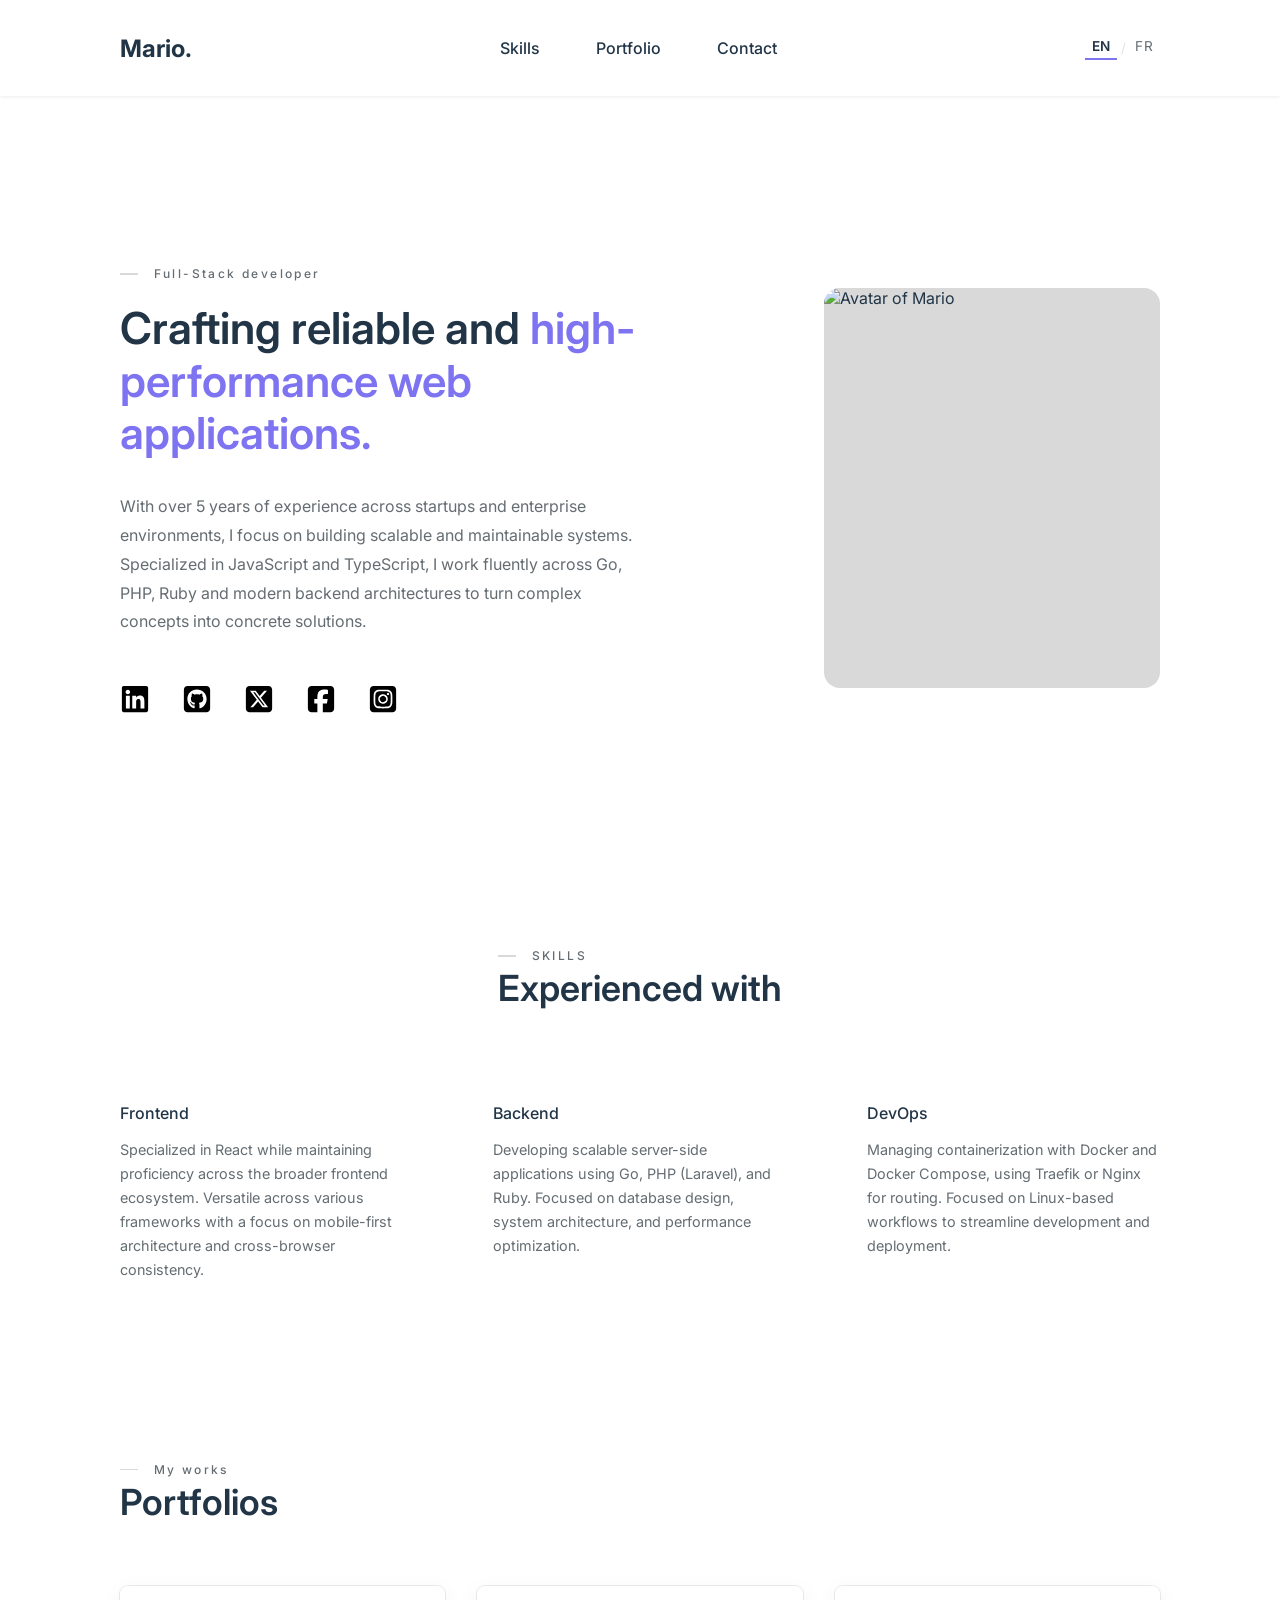
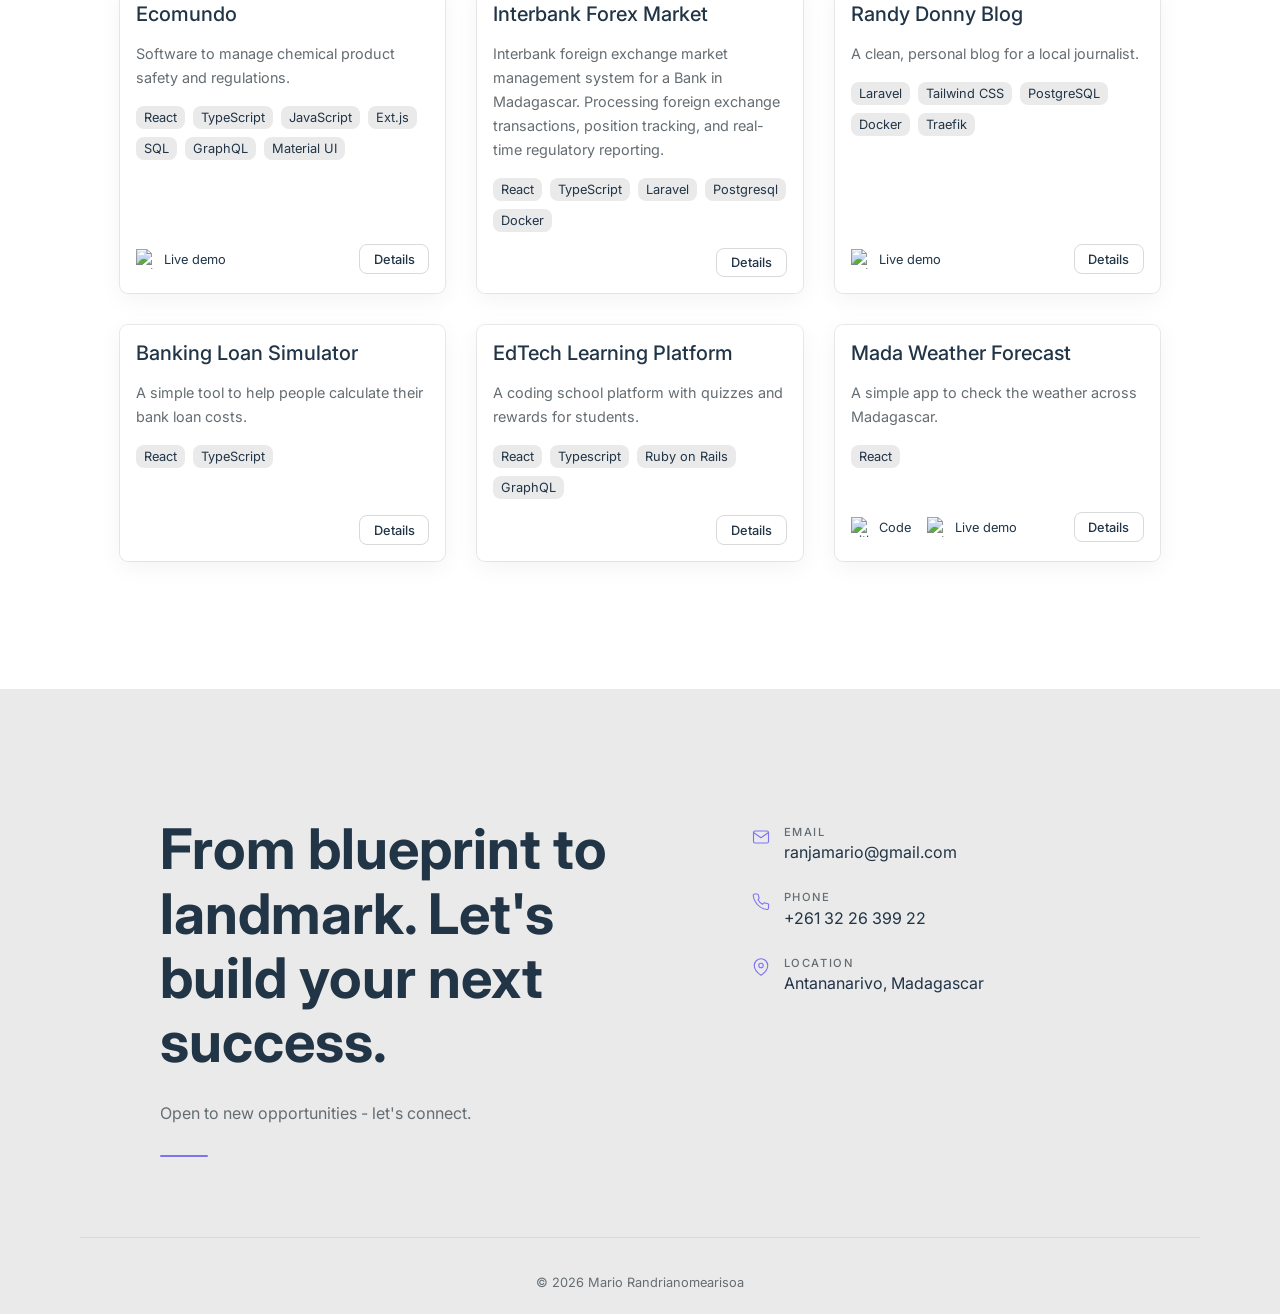
==== commit 7e87250b: "Implement code changes for improved functionality and performance enhancements" ====
--- a/index.html
+++ b/index.html
@@ -1,3 +1,3 @@
-<!DOCTYPE html><html lang="en" style="scroll-behavior: smooth;"> <head><!-- Charset & viewport --><meta charset="UTF-8"><meta name="viewport" content="width=device-width, initial-scale=1.0"><!-- Primary SEO --><title>Mario - Full-Stack Developer</title><meta name="description" content="Full-Stack developer with 5+ years of experience building scalable web applications. Specialized in JavaScript, TypeScript, Go, PHP, and Ruby."><meta name="robots" content="index, follow"><link rel="canonical" href="https://your_domain_here.com/"><!-- hreflang for bilingual site --><link rel="alternate" hreflang="en" href="https://your_domain_here.com/"><link rel="alternate" hreflang="fr" href="https://your_domain_here.com/fr/"><link rel="alternate" hreflang="x-default" href="https://your_domain_here.com/"><!-- Open Graph --><meta property="og:type" content="website"><meta property="og:url" content="https://your_domain_here.com/"><meta property="og:title" content="Mario - Full-Stack Developer"><meta property="og:description" content="Full-Stack developer with 5+ years of experience building scalable web applications. Specialized in JavaScript, TypeScript, Go, PHP, and Ruby."><meta property="og:image" content="https://your_domain_here.com/og-image.png"><meta property="og:image:width" content="1200"><meta property="og:image:height" content="630"><meta property="og:locale" content="en_US"><meta property="og:locale:alternate" content="fr_FR"><meta property="og:site_name" content="Mario Portfolio"><!-- Twitter / X Card --><meta name="twitter:card" content="summary_large_image"><meta name="twitter:title" content="Mario - Full-Stack Developer"><meta name="twitter:description" content="Full-Stack developer with 5+ years of experience building scalable web applications. Specialized in JavaScript, TypeScript, Go, PHP, and Ruby."><meta name="twitter:image" content="https://your_domain_here.com/og-image.png"><!-- Font preload --><link rel="preload" href="/Inter/Inter-VariableFont_opsz,wght.ttf" as="font" type="font/ttf" crossorigin><!-- Favicon --><link rel="icon" type="image/x-icon" href="/favicon.ico"><link rel="apple-touch-icon" sizes="180x180" href="/apple-touch-icon.png"><meta name="theme-color" content="#7e74f1"><!-- JSON-LD structured data --><script type="application/ld+json">{"@context":"https://schema.org","@type":"Person","name":"Mario","url":"https://your_domain_here.com","jobTitle":"Full-Stack Developer","email":"ranjamario@gmail.com","address":{"@type":"PostalAddress","addressLocality":"Antananarivo","addressCountry":"MG"},"knowsLanguage":["en","fr"],"knowsAbout":["JavaScript","TypeScript","Go","PHP","Ruby","React","Docker"]}</script><link rel="stylesheet" href="/_astro/style.DQTMFGN0.css"></head> <body> <header class="header"> <a href="#" class="header__logo">Mario.</a> <nav class="header__nav"> <ul class="header__nav-list"> <li class="header__nav-item"> <a href="#skill" class="header__nav-link">Skills</a> </li> <li class="header__nav-item"> <a href="#portfolio" class="header__nav-link">Portfolio</a> </li> <li class="header__nav-item"> <a href="#contact" class="header__nav-link">Contact</a> </li> </ul> </nav> <div class="header__actions"> <div class="lang-switcher header__lang"> <a href="/" class="lang-switcher__option lang-switcher__option--active" aria-current="true" aria-label="Switch to English">EN</a> <span class="lang-switcher__divider" aria-hidden="true">/</span> <a href="/fr/" class="lang-switcher__option" aria-label="Passer en français">FR</a> </div> <button id="burger-btn" class="header__burger" aria-label="Open menu" aria-expanded="false"> <span></span> <span></span> <span></span> </button> </div> </header> <div id="nav-backdrop" class="header__backdrop"></div> <div id="mobile-nav" class="header__mobile-nav"> <ul class="header__mobile-nav-list"> <li> <a href="#skill" class="header__mobile-nav-link">Skills</a> </li> <li> <a href="#portfolio" class="header__mobile-nav-link">Portfolio</a> </li> <li> <a href="#contact" class="header__mobile-nav-link">Contact</a> </li> </ul> <div class="lang-switcher lang-switcher--mobile"> <a href="/" class="lang-switcher__option lang-switcher__option--active" aria-current="true" aria-label="Switch to English">EN</a> <span class="lang-switcher__divider" aria-hidden="true">/</span> <a href="/fr/" class="lang-switcher__option" aria-label="Passer en français">FR</a> </div> </div> <script type="module">document.addEventListener("DOMContentLoaded",function(){const e=document.getElementById("burger-btn"),t=document.getElementById("mobile-nav"),n=document.getElementById("nav-backdrop");!e||!t||!n||(e.addEventListener("click",function(){const a=e.classList.toggle("header__burger--open");t.classList.toggle("header__mobile-nav--open",a),n.classList.toggle("header__backdrop--visible",a),e.setAttribute("aria-expanded",String(a))}),t.querySelectorAll(".header__mobile-nav-link").forEach(function(a){a.addEventListener("click",function(){e.classList.remove("header__burger--open"),t.classList.remove("header__mobile-nav--open"),n.classList.remove("header__backdrop--visible"),e.setAttribute("aria-expanded","false")})}),n.addEventListener("click",function(){e.classList.remove("header__burger--open"),t.classList.remove("header__mobile-nav--open"),n.classList.remove("header__backdrop--visible"),e.setAttribute("aria-expanded","false")}))});</script> <div class="container"> <main> <section class="hero-container"> <section class="hero__text"> <span class="section-title">Full-Stack developer</span> <h1 class="hero__name"> <span>Designing reliable and</span> <span class="hero__name hero__name--lastname">high-performance web applications.</span> </h1> <p class="hero__description"> With over 5 years of experience across startups and enterprise environments, I focus on building scalable and maintainable systems. Specialized in JavaScript and TypeScript, I work fluently across Go, PHP, Ruby and modern backend architectures to turn complex concepts into concrete solutions. </p> <div class="hero__social-media"> <a href="https://www.linkedin.com/in/mario-randrianomearisoa/" target="_blank" class="hero__social-media-link"> <img src="/_astro/linkedin.CfPIVWKn_PRON4.svg" alt="linkedin" loading="eager" decoding="async" width="30" height="30"> </a> <a href="https://github.com/MaxR522" target="_blank" class="hero__social-media-link"> <img src="/_astro/github.19vMP9pH_PRON4.svg" alt="external-github-community-for-software-building-and-testing-online-logo-bold-tal-revivo" loading="eager" decoding="async" width="30" height="30"> </a> <a href="https://x.com/RanjaMario" target="_blank" class="hero__social-media-link"> <img src="/_astro/x.Dfb-5A___PRON4.svg" alt="twitterx--v1" loading="eager" decoding="async" width="30" height="30"> </a> <a href="https://www.facebook.com/R.Mario22" target="_blank" class="hero__social-media-link"> <img src="/_astro/facebook.j9AlXqRo_PRON4.svg" alt="facebook--v1" loading="eager" decoding="async" width="30" height="30"> </a> <a href="https://www.instagram.com/r.mario.r/" target="_blank" class="hero__social-media-link"> <img src="/_astro/instagram.BZNHC8vX_PRON4.svg" alt="instagram-new--v1" loading="eager" decoding="async" width="30" height="30"> </a> </div> </section> <div class="hero__image"> <img src="https://res.cloudinary.com/randy-blog/image/upload/q_auto/f_auto/v1776061823/avatars-9jR7ze2sUWhIk5Av-hUyK5Q-t500x500_lmuuu3.jpg" alt="Avatar of Mario" loading="eager" data-i18n-key="hero-avatar-alt" decoding="async" width="336" height="400" class="hero__image-photo"> </div> </section> <section id="skill" class="skills"> <div> <span class="section-title">SKILLS</span> <span class="section-subtitle">Experienced with</span> </div> <div class="skills__item-container"> <div class="skill-item"> <div class="skill-item__header"> <span class="skill-item__title">Frontend</span> </div> <p class="skill-item__description">Specialized in React while maintaining proficiency across the broader frontend ecosystem. Versatile across various frameworks with a focus on mobile-first architecture and cross-browser consistency.</p> </div> <div class="skill-item"> <div class="skill-item__header"> <span class="skill-item__title">Backend</span> </div> <p class="skill-item__description">Developing scalable server-side applications using Go, PHP (Laravel), and Ruby. Focused on database design, system architecture, and performance optimization.</p> </div> <div class="skill-item"> <div class="skill-item__header"> <span class="skill-item__title">DevOps</span> </div> <p class="skill-item__description">Managing containerization with Docker and Docker Compose, using Traefik or Nginx for routing. Focused on Linux-based workflows to streamline development and deployment.</p> </div> </div> </section> <section id="portfolio" class="portfolio"> <div> <span class="section-title">My works</span> <span class="section-subtitle">Portfolios</span> </div> <div class="portfolio__card-container"> <div class="project-card"> <div class="project-card__header"> <span class="project-card__title">Ecomundo</span> </div> <div class="project-card__content"> <div class="project-card__description">Software to manage chemical product safety and regulations.</div> <div class="project-card__technologies"> <span class="techno-chip">React</span><span class="techno-chip">TypeScript</span><span class="techno-chip">JavaScript</span><span class="techno-chip">Ext.js</span><span class="techno-chip">SQL</span><span class="techno-chip">GraphQL</span><span class="techno-chip">Material UI</span> </div> </div> <div class="project-card__footer"> <div class="project-card__links">  <a href="https://www.ecomundo.eu/en" target="_blank" rel="noopener noreferrer" class="project-card__link"> <img src="https://img.icons8.com/material-outlined/20/333333/external-link.png" alt="external-link" loading="lazy" decoding="async" width="20" height="20"> <span>Live demo</span> </a> </div> <button class="project-card__details-btn"> Details </button> </div> </div> <div class="project-modal-overlay" role="dialog" aria-modal="true" aria-labelledby="modal-title-1" inert> <div class="project-modal" tabindex="-1"> <div class="project-modal__header"> <h2 class="project-modal__title" id="modal-title-1">Ecomundo</h2> <button class="project-modal__close" aria-label="Close"> <svg width="24" height="24" viewBox="0 0 24 24" fill="none" stroke="currentColor" stroke-width="2" stroke-linecap="round" stroke-linejoin="round" aria-hidden="true"> <line x1="18" y1="6" x2="6" y2="18"></line> <line x1="6" y1="6" x2="18" y2="18"></line> </svg> </button> </div> <div class="project-modal__body"> <div class="project-modal__image-wrapper"> <img src="https://res.cloudinary.com/randy-blog/image/upload/v1775982570/659bc271dc2cefbdf6884b4e_Visuel-COSMETIC-Factory_19.30_Tablette-labo_2019_rm8rpl.webp" alt="Ecomundo preview" loading="lazy"> </div> <div class="project-modal__meta"> <span class="techno-chip project-modal__role-chip">Frontend Developer</span> </div> <p class="project-modal__long-desc">EcoMundo is a global partner for chemical industry professionals, providing specialized software solutions and regulatory services. The platform supports small, medium, and large enterprises worldwide across multiple sectors, helping to accelerate the market launch of products like cosmetics, perfumes, and paints. With over 500 global clients and millions of dollars in annual revenue.</p> <div class="project-modal__section"> <span class="project-modal__section-label">Highlights</span> <ul class="project-modal__highlights"> <li>Worked on the migration from Ext.js to React to modernize the user experience</li><li>Built out new features while maintaining legacy code</li><li>Member of the research and development team, exploring new technologies.</li> </ul> </div> <div class="project-modal__section"> <span class="project-modal__section-label">Built with</span> <div class="project-modal__tech"> <span class="techno-chip">React</span><span class="techno-chip">TypeScript</span><span class="techno-chip">JavaScript</span><span class="techno-chip">Ext.js</span><span class="techno-chip">SQL</span><span class="techno-chip">GraphQL</span><span class="techno-chip">Material UI</span> </div> </div> <div class="project-modal__actions">  <a href="https://www.ecomundo.eu/en" target="_blank" rel="noopener noreferrer" class="project-modal__action project-modal__action--filled"> <img src="https://img.icons8.com/material-outlined/20/ffffff/external-link.png" alt="external-link" loading="lazy" decoding="async" width="16" height="16"> <span>Live demo</span> </a> </div> </div> </div> </div><div class="project-card"> <div class="project-card__header"> <span class="project-card__title">Interbank Forex Market</span> </div> <div class="project-card__content"> <div class="project-card__description">Interbank foreign exchange market management system for a Bank in Madagascar. Processing foreign exchange transactions, position tracking, and real-time regulatory reporting.</div> <div class="project-card__technologies"> <span class="techno-chip">React</span><span class="techno-chip">TypeScript</span><span class="techno-chip">Laravel</span><span class="techno-chip">Postgresql</span><span class="techno-chip">Docker</span> </div> </div> <div class="project-card__footer"> <div class="project-card__links">   </div> <button class="project-card__details-btn"> Details </button> </div> </div> <div class="project-modal-overlay" role="dialog" aria-modal="true" aria-labelledby="modal-title-2" inert> <div class="project-modal" tabindex="-1"> <div class="project-modal__header"> <h2 class="project-modal__title" id="modal-title-2">Interbank Forex Market</h2> <button class="project-modal__close" aria-label="Close"> <svg width="24" height="24" viewBox="0 0 24 24" fill="none" stroke="currentColor" stroke-width="2" stroke-linecap="round" stroke-linejoin="round" aria-hidden="true"> <line x1="18" y1="6" x2="6" y2="18"></line> <line x1="6" y1="6" x2="18" y2="18"></line> </svg> </button> </div> <div class="project-modal__body"> <div class="project-modal__image-wrapper"> <img src="https://res.cloudinary.com/randy-blog/image/upload/q_auto/f_auto/v1775983119/pexels-freestockpro-12955791_m3aedy.jpg" alt="Interbank Forex Market preview" loading="lazy"> </div> <div class="project-modal__meta"> <span class="techno-chip project-modal__role-chip">Fullstack Developer</span> </div> <p class="project-modal__long-desc">This is a management system for the Interbank foreign exchange market, built for a commercial bank in Madagascar. It processes forex transactions, tracks currency positions in real-time, and handles mandatory regulatory reporting.</p> <div class="project-modal__section"> <span class="project-modal__section-label">Highlights</span> <ul class="project-modal__highlights"> <li>Collaborated on the backend logic to handle sensitive financial trades</li><li>Helped build dashboards that show real-time bank liquidity</li><li>Set up Docker to make it easier for the whole team to run and deploy the app</li> </ul> </div> <div class="project-modal__section"> <span class="project-modal__section-label">Built with</span> <div class="project-modal__tech"> <span class="techno-chip">React</span><span class="techno-chip">TypeScript</span><span class="techno-chip">Laravel</span><span class="techno-chip">Postgresql</span><span class="techno-chip">Docker</span> </div> </div>  </div> </div> </div><div class="project-card"> <div class="project-card__header"> <span class="project-card__title">Randy Donny Blog</span> </div> <div class="project-card__content"> <div class="project-card__description">A clean, personal blog for a local journalist.</div> <div class="project-card__technologies"> <span class="techno-chip">Laravel</span><span class="techno-chip">Tailwind CSS</span><span class="techno-chip">PostgreSQL</span><span class="techno-chip">Docker</span><span class="techno-chip">Traefik</span> </div> </div> <div class="project-card__footer"> <div class="project-card__links">  <a href="https://randy-donny.com/" target="_blank" rel="noopener noreferrer" class="project-card__link"> <img src="https://img.icons8.com/material-outlined/20/333333/external-link.png" alt="external-link" loading="lazy" decoding="async" width="20" height="20"> <span>Live demo</span> </a> </div> <button class="project-card__details-btn"> Details </button> </div> </div> <div class="project-modal-overlay" role="dialog" aria-modal="true" aria-labelledby="modal-title-3" inert> <div class="project-modal" tabindex="-1"> <div class="project-modal__header"> <h2 class="project-modal__title" id="modal-title-3">Randy Donny Blog</h2> <button class="project-modal__close" aria-label="Close"> <svg width="24" height="24" viewBox="0 0 24 24" fill="none" stroke="currentColor" stroke-width="2" stroke-linecap="round" stroke-linejoin="round" aria-hidden="true"> <line x1="18" y1="6" x2="6" y2="18"></line> <line x1="6" y1="6" x2="18" y2="18"></line> </svg> </button> </div> <div class="project-modal__body"> <div class="project-modal__image-wrapper"> <img src="https://res.cloudinary.com/randy-blog/image/upload/q_auto/f_auto/v1775984117/Screenshot_20260412_115445_srhbym.png" alt="Randy Donny Blog preview" loading="lazy"> </div> <div class="project-modal__meta"> <span class="techno-chip project-modal__role-chip">Fullstack Developer</span> </div> <p class="project-modal__long-desc">A straightforward blog I built for a profesional journalist to share news and stories. It&#39;s not meant to be over-complicated; just a reliable place to write articles and make sure they look good and load fast on phones.</p> <div class="project-modal__section"> <span class="project-modal__section-label">Highlights</span> <ul class="project-modal__highlights"> <li>Built an easy-to-use system for writing and organizing articles</li><li>Set up the basics for SEO so the stories actually show up in search results</li><li>Made sure the layout is comfortable to read on a mobile screen</li><li>Used Traefik and Docker to keep the hosting side of things simple and clean</li> </ul> </div> <div class="project-modal__section"> <span class="project-modal__section-label">Built with</span> <div class="project-modal__tech"> <span class="techno-chip">Laravel</span><span class="techno-chip">Tailwind CSS</span><span class="techno-chip">PostgreSQL</span><span class="techno-chip">Docker</span><span class="techno-chip">Traefik</span> </div> </div> <div class="project-modal__actions">  <a href="https://randy-donny.com/" target="_blank" rel="noopener noreferrer" class="project-modal__action project-modal__action--filled"> <img src="https://img.icons8.com/material-outlined/20/ffffff/external-link.png" alt="external-link" loading="lazy" decoding="async" width="16" height="16"> <span>Live demo</span> </a> </div> </div> </div> </div><div class="project-card"> <div class="project-card__header"> <span class="project-card__title">Banking Loan Simulator</span> </div> <div class="project-card__content"> <div class="project-card__description">A simple tool to help people calculate their bank loan costs.</div> <div class="project-card__technologies"> <span class="techno-chip">React</span><span class="techno-chip">TypeScript</span> </div> </div> <div class="project-card__footer"> <div class="project-card__links">   </div> <button class="project-card__details-btn"> Details </button> </div> </div> <div class="project-modal-overlay" role="dialog" aria-modal="true" aria-labelledby="modal-title-4" inert> <div class="project-modal" tabindex="-1"> <div class="project-modal__header"> <h2 class="project-modal__title" id="modal-title-4">Banking Loan Simulator</h2> <button class="project-modal__close" aria-label="Close"> <svg width="24" height="24" viewBox="0 0 24 24" fill="none" stroke="currentColor" stroke-width="2" stroke-linecap="round" stroke-linejoin="round" aria-hidden="true"> <line x1="18" y1="6" x2="6" y2="18"></line> <line x1="6" y1="6" x2="18" y2="18"></line> </svg> </button> </div> <div class="project-modal__body"> <div class="project-modal__image-wrapper"> <img src="https://res.cloudinary.com/randy-blog/image/upload/q_auto/f_auto/v1775983647/bmoi-simulateur_vyjuc7.png" alt="Banking Loan Simulator preview" loading="lazy"> </div> <div class="project-modal__meta"> <span class="techno-chip project-modal__role-chip">Frontend Developer</span> </div> <p class="project-modal__long-desc">I built this module for a bank in Madagascar so their customers could figure out their own loans. You just pick what you&#39;re buying like a car and it shows you the monthly payments and fees instantly. It&#39;s all about making the bank&#39;s math easy for regular people to understand.</p> <div class="project-modal__section"> <span class="project-modal__section-label">Highlights</span> <ul class="project-modal__highlights"> <li>Created an easy step-by-step form for a complex process</li><li>Wrote the logic to update all the math instantly as the user types</li><li>Made sure it works perfectly on mobile phones</li><li>Cleaned up the UI to make the loan details clear and transparent</li> </ul> </div> <div class="project-modal__section"> <span class="project-modal__section-label">Built with</span> <div class="project-modal__tech"> <span class="techno-chip">React</span><span class="techno-chip">TypeScript</span> </div> </div>  </div> </div> </div><div class="project-card"> <div class="project-card__header"> <span class="project-card__title">EdTech Learning Platform</span> </div> <div class="project-card__content"> <div class="project-card__description">A coding school platform with quizzes and rewards for students.</div> <div class="project-card__technologies"> <span class="techno-chip">React</span><span class="techno-chip">Typescript</span><span class="techno-chip">Ruby on Rails</span><span class="techno-chip">GraphQL</span> </div> </div> <div class="project-card__footer"> <div class="project-card__links">   </div> <button class="project-card__details-btn"> Details </button> </div> </div> <div class="project-modal-overlay" role="dialog" aria-modal="true" aria-labelledby="modal-title-5" inert> <div class="project-modal" tabindex="-1"> <div class="project-modal__header"> <h2 class="project-modal__title" id="modal-title-5">EdTech Learning Platform</h2> <button class="project-modal__close" aria-label="Close"> <svg width="24" height="24" viewBox="0 0 24 24" fill="none" stroke="currentColor" stroke-width="2" stroke-linecap="round" stroke-linejoin="round" aria-hidden="true"> <line x1="18" y1="6" x2="6" y2="18"></line> <line x1="6" y1="6" x2="18" y2="18"></line> </svg> </button> </div> <div class="project-modal__body"> <div class="project-modal__image-wrapper"> <img src="https://res.cloudinary.com/randy-blog/image/upload/q_auto/f_auto/v1775986613/5204029_llppho.jpg" alt="EdTech Learning Platform preview" loading="lazy"> </div> <div class="project-modal__meta"> <span class="techno-chip project-modal__role-chip">Fullstack Developer</span> </div> <p class="project-modal__long-desc">This was an earlier version of the Sayna platform. I worked with the team to build a place where people could learn to code using quizzes and a system that rewards you as you progress. It was a fun project that used a mix of different techs to keep students engaged.</p> <div class="project-modal__section"> <span class="project-modal__section-label">Highlights</span> <ul class="project-modal__highlights"> <li>Worked on the database to track student scores and badges</li><li>Helped build the API that handles all the learning content</li><li>Built parts of the interface where students take their coding lessons</li><li>Used GraphQL to keep the data flowing smoothly between the front and back ends</li> </ul> </div> <div class="project-modal__section"> <span class="project-modal__section-label">Built with</span> <div class="project-modal__tech"> <span class="techno-chip">React</span><span class="techno-chip">Typescript</span><span class="techno-chip">Ruby on Rails</span><span class="techno-chip">GraphQL</span> </div> </div>  </div> </div> </div><div class="project-card"> <div class="project-card__header"> <span class="project-card__title">Mada Weather Forecast</span> </div> <div class="project-card__content"> <div class="project-card__description">A simple app to check the weather across Madagascar.</div> <div class="project-card__technologies"> <span class="techno-chip">React</span> </div> </div> <div class="project-card__footer"> <div class="project-card__links"> <a href="https://github.com/MaxR522/mada-weather-forecast" target="_blank" rel="noopener noreferrer" class="project-card__link"> <img src="https://img.icons8.com/ios-glyphs/20/333333/github.png" alt="github" loading="lazy" decoding="async" width="20" height="20"> <span>Code</span> </a> <a href="https://mada-carte-meteo.netlify.app/" target="_blank" rel="noopener noreferrer" class="project-card__link"> <img src="https://img.icons8.com/material-outlined/20/333333/external-link.png" alt="external-link" loading="lazy" decoding="async" width="20" height="20"> <span>Live demo</span> </a> </div> <button class="project-card__details-btn"> Details </button> </div> </div> <div class="project-modal-overlay" role="dialog" aria-modal="true" aria-labelledby="modal-title-6" inert> <div class="project-modal" tabindex="-1"> <div class="project-modal__header"> <h2 class="project-modal__title" id="modal-title-6">Mada Weather Forecast</h2> <button class="project-modal__close" aria-label="Close"> <svg width="24" height="24" viewBox="0 0 24 24" fill="none" stroke="currentColor" stroke-width="2" stroke-linecap="round" stroke-linejoin="round" aria-hidden="true"> <line x1="18" y1="6" x2="6" y2="18"></line> <line x1="6" y1="6" x2="18" y2="18"></line> </svg> </button> </div> <div class="project-modal__body"> <div class="project-modal__image-wrapper"> <img src="https://res.cloudinary.com/randy-blog/image/upload/q_auto/f_auto/v1775985260/map_xuyqvr.png" alt="Mada Weather Forecast preview" loading="lazy"> </div> <div class="project-modal__meta"> <span class="techno-chip project-modal__role-chip">Frontend Developer</span> </div> <p class="project-modal__long-desc">This is one of my very first projects from when I was starting out with React. It&#39;s definitely not perfect, but I keep it in my portfolio because it reminds me of how much I&#39;ve learned since then and where it all began.</p> <div class="project-modal__section"> <span class="project-modal__section-label">Highlights</span> <ul class="project-modal__highlights"> <li>My first real experiment with React components</li><li>Learned how to pull and display data from a public weather API</li><li>The project that helped me understand how to handle state in an app</li> </ul> </div> <div class="project-modal__section"> <span class="project-modal__section-label">Built with</span> <div class="project-modal__tech"> <span class="techno-chip">React</span> </div> </div> <div class="project-modal__actions"> <a href="https://github.com/MaxR522/mada-weather-forecast" target="_blank" rel="noopener noreferrer" class="project-modal__action project-modal__action--outlined"> <img src="https://img.icons8.com/ios-glyphs/20/333333/github.png" alt="github" loading="lazy" decoding="async" width="16" height="16"> <span>Code</span> </a> <a href="https://mada-carte-meteo.netlify.app/" target="_blank" rel="noopener noreferrer" class="project-modal__action project-modal__action--filled"> <img src="https://img.icons8.com/material-outlined/20/ffffff/external-link.png" alt="external-link" loading="lazy" decoding="async" width="16" height="16"> <span>Live demo</span> </a> </div> </div> </div> </div> </div> </section> <script type="module">const p=document.querySelectorAll(".project-modal-overlay");p.forEach(e=>{const i=e.previousElementSibling?.querySelector(".project-card__details-btn"),c=e.querySelector(".project-modal"),u=e.querySelector(".project-modal__close");let r=null;function a(){return Array.from(c.querySelectorAll('a[href], button:not([disabled]), [tabindex]:not([tabindex="-1"])'))}function f(){r=document.activeElement,e.removeAttribute("inert"),e.classList.add("project-modal-overlay--open"),document.body.style.overflow="hidden",c.focus()}function d(){e.classList.remove("project-modal-overlay--open"),e.addEventListener("transitionend",()=>{e.setAttribute("inert",""),document.body.style.overflow="",r?.focus()},{once:!0})}function m(t){if(t.key!=="Tab")return;const n=a(),s=n[0],l=n[n.length-1];t.shiftKey?document.activeElement===s&&(t.preventDefault(),l.focus()):document.activeElement===l&&(t.preventDefault(),s.focus())}i?.addEventListener("click",f),u?.addEventListener("click",d),e.addEventListener("pointerdown",t=>{t.target===e&&d()}),e.addEventListener("keydown",m)});document.addEventListener("keydown",e=>{if(e.key!=="Escape")return;const o=document.querySelector(".project-modal-overlay--open");o&&o.querySelector(".project-modal__close")?.click()});</script> <section id="contact" class="contact"> <div class="contact__inner"> <div class="contact__left"> <h2 class="contact__title"> From blueprint to landmark. Let&#39;s build your next success. </h2> <p class="contact__tagline"> Open to new opportunities - let&#39;s connect. </p> <span class="contact__accent-line" aria-hidden="true"></span> </div> <div class="contact__right"> <ul class="contact__info-list"> <li class="contact__info-item"> <span class="contact__info-icon"> <svg width="18" height="18" viewBox="0 0 24 24" fill="none" xmlns="http://www.w3.org/2000/svg" aria-hidden="true"> <path d="M4 4h16c1.1 0 2 .9 2 2v12c0 1.1-.9 2-2 2H4c-1.1 0-2-.9-2-2V6c0-1.1.9-2 2-2z" stroke="var(--primary-color)" stroke-width="1.5" stroke-linecap="round" stroke-linejoin="round"></path> <polyline points="22,6 12,13 2,6" stroke="var(--primary-color)" stroke-width="1.5" stroke-linecap="round" stroke-linejoin="round"></polyline> </svg> </span> <div class="contact__info-content"> <span class="contact__info-label">Email</span> <a href="mailto:ranjamario@gmail.com" class="contact__info-link">ranjamario@gmail.com</a> </div> </li> <li class="contact__info-item"> <span class="contact__info-icon"> <svg width="18" height="18" viewBox="0 0 24 24" fill="none" xmlns="http://www.w3.org/2000/svg" aria-hidden="true"> <path d="M22 16.92v3a2 2 0 0 1-2.18 2 19.79 19.79 0 0 1-8.63-3.07A19.5 19.5 0 0 1 4.69 12a19.79 19.79 0 0 1-3.07-8.67A2 2 0 0 1 3.6 1.28h3a2 2 0 0 1 2 1.72 12.84 12.84 0 0 0 .7 2.81 2 2 0 0 1-.45 2.11L7.91 9a16 16 0 0 0 6 6l1.27-1.27a2 2 0 0 1 2.11-.45 12.84 12.84 0 0 0 2.81.7A2 2 0 0 1 22 16.92z" stroke="var(--primary-color)" stroke-width="1.5" stroke-linecap="round" stroke-linejoin="round"></path> </svg> </span> <div class="contact__info-content"> <span class="contact__info-label">Phone</span> <a href="tel:+261000000000" class="contact__info-link">+261 32 26 399 22</a> </div> </li> <li class="contact__info-item"> <span class="contact__info-icon"> <svg width="18" height="18" viewBox="0 0 24 24" fill="none" xmlns="http://www.w3.org/2000/svg" aria-hidden="true"> <path d="M21 10c0 7-9 13-9 13s-9-6-9-13a9 9 0 0 1 18 0z" stroke="var(--primary-color)" stroke-width="1.5" stroke-linecap="round" stroke-linejoin="round"></path> <circle cx="12" cy="10" r="3" stroke="var(--primary-color)" stroke-width="1.5"></circle> </svg> </span> <div class="contact__info-content"> <span class="contact__info-label">Location</span> <span class="contact__info-value">Antananarivo, Madagascar</span> </div> </li> </ul> </div> </div> <hr class="contact__divider"> <p class="contact__copyright">
+<!DOCTYPE html><html lang="en" style="scroll-behavior: smooth;"> <head><!-- Charset & viewport --><meta charset="UTF-8"><meta name="viewport" content="width=device-width, initial-scale=1.0"><!-- Primary SEO --><title>Mario - Full-Stack Developer</title><meta name="description" content="Full-Stack developer with 5+ years of experience building scalable web applications. Specialized in JavaScript, TypeScript, Go, PHP, and Ruby."><meta name="robots" content="index, follow"><link rel="canonical" href="https://your_domain_here.com/"><!-- hreflang for bilingual site --><link rel="alternate" hreflang="en" href="https://your_domain_here.com/"><link rel="alternate" hreflang="fr" href="https://your_domain_here.com/fr/"><link rel="alternate" hreflang="x-default" href="https://your_domain_here.com/"><!-- Open Graph --><meta property="og:type" content="website"><meta property="og:url" content="https://your_domain_here.com/"><meta property="og:title" content="Mario - Full-Stack Developer"><meta property="og:description" content="Full-Stack developer with 5+ years of experience building scalable web applications. Specialized in JavaScript, TypeScript, Go, PHP, and Ruby."><meta property="og:image" content="https://your_domain_here.com/og-image.png"><meta property="og:image:width" content="1200"><meta property="og:image:height" content="630"><meta property="og:locale" content="en_US"><meta property="og:locale:alternate" content="fr_FR"><meta property="og:site_name" content="Mario Portfolio"><!-- Twitter / X Card --><meta name="twitter:card" content="summary_large_image"><meta name="twitter:title" content="Mario - Full-Stack Developer"><meta name="twitter:description" content="Full-Stack developer with 5+ years of experience building scalable web applications. Specialized in JavaScript, TypeScript, Go, PHP, and Ruby."><meta name="twitter:image" content="https://your_domain_here.com/og-image.png"><!-- Font preload --><link rel="preload" href="/Inter/Inter-VariableFont_opsz,wght.ttf" as="font" type="font/ttf" crossorigin><!-- Favicon --><link rel="icon" type="image/x-icon" href="/favicon.ico"><link rel="apple-touch-icon" sizes="180x180" href="/apple-touch-icon.png"><meta name="theme-color" content="#7e74f1"><!-- JSON-LD structured data --><script type="application/ld+json">{"@context":"https://schema.org","@type":"Person","name":"Mario","url":"https://your_domain_here.com","jobTitle":"Full-Stack Developer","email":"ranjamario@gmail.com","address":{"@type":"PostalAddress","addressLocality":"Antananarivo","addressCountry":"MG"},"knowsLanguage":["en","fr"],"knowsAbout":["JavaScript","TypeScript","Go","PHP","Ruby","React","Docker"]}</script><link rel="stylesheet" href="/_astro/style.DQTMFGN0.css"></head> <body> <header class="header"> <a href="#" class="header__logo">Mario.</a> <nav class="header__nav"> <ul class="header__nav-list"> <li class="header__nav-item"> <a href="#skill" class="header__nav-link">Skills</a> </li> <li class="header__nav-item"> <a href="#portfolio" class="header__nav-link">Portfolio</a> </li> <li class="header__nav-item"> <a href="#contact" class="header__nav-link">Contact</a> </li> </ul> </nav> <div class="header__actions"> <div class="lang-switcher header__lang"> <a href="/" class="lang-switcher__option lang-switcher__option--active" aria-current="true" aria-label="Switch to English">EN</a> <span class="lang-switcher__divider" aria-hidden="true">/</span> <a href="/fr/" class="lang-switcher__option" aria-label="Passer en français">FR</a> </div> <button id="burger-btn" class="header__burger" aria-label="Open menu" aria-expanded="false"> <span></span> <span></span> <span></span> </button> </div> </header> <div id="nav-backdrop" class="header__backdrop"></div> <div id="mobile-nav" class="header__mobile-nav"> <ul class="header__mobile-nav-list"> <li> <a href="#skill" class="header__mobile-nav-link">Skills</a> </li> <li> <a href="#portfolio" class="header__mobile-nav-link">Portfolio</a> </li> <li> <a href="#contact" class="header__mobile-nav-link">Contact</a> </li> </ul> <div class="lang-switcher lang-switcher--mobile"> <a href="/" class="lang-switcher__option lang-switcher__option--active" aria-current="true" aria-label="Switch to English">EN</a> <span class="lang-switcher__divider" aria-hidden="true">/</span> <a href="/fr/" class="lang-switcher__option" aria-label="Passer en français">FR</a> </div> </div> <script type="module">document.addEventListener("DOMContentLoaded",function(){const e=document.getElementById("burger-btn"),t=document.getElementById("mobile-nav"),n=document.getElementById("nav-backdrop");!e||!t||!n||(e.addEventListener("click",function(){const a=e.classList.toggle("header__burger--open");t.classList.toggle("header__mobile-nav--open",a),n.classList.toggle("header__backdrop--visible",a),e.setAttribute("aria-expanded",String(a))}),t.querySelectorAll(".header__mobile-nav-link").forEach(function(a){a.addEventListener("click",function(){e.classList.remove("header__burger--open"),t.classList.remove("header__mobile-nav--open"),n.classList.remove("header__backdrop--visible"),e.setAttribute("aria-expanded","false")})}),n.addEventListener("click",function(){e.classList.remove("header__burger--open"),t.classList.remove("header__mobile-nav--open"),n.classList.remove("header__backdrop--visible"),e.setAttribute("aria-expanded","false")}))});</script> <div class="container"> <main> <section class="hero-container"> <section class="hero__text"> <span class="section-title">Full-Stack developer</span> <h1 class="hero__name"> <span>Crafting reliable and</span> <span class="hero__name hero__name--lastname">high-performance web applications.</span> </h1> <p class="hero__description"> With over 5 years of experience across startups and enterprise environments, I focus on building scalable and maintainable systems. Specialized in JavaScript and TypeScript, I work fluently across Go, PHP, Ruby and modern backend architectures to turn complex concepts into concrete solutions. </p> <div class="hero__social-media"> <a href="https://www.linkedin.com/in/mario-randrianomearisoa/" target="_blank" class="hero__social-media-link"> <img src="/_astro/linkedin.CfPIVWKn_PRON4.svg" alt="linkedin" loading="eager" decoding="async" width="30" height="30"> </a> <a href="https://github.com/MaxR522" target="_blank" class="hero__social-media-link"> <img src="/_astro/github.19vMP9pH_PRON4.svg" alt="external-github-community-for-software-building-and-testing-online-logo-bold-tal-revivo" loading="eager" decoding="async" width="30" height="30"> </a> <a href="https://x.com/RanjaMario" target="_blank" class="hero__social-media-link"> <img src="/_astro/x.Dfb-5A___PRON4.svg" alt="twitterx--v1" loading="eager" decoding="async" width="30" height="30"> </a> <a href="https://www.facebook.com/R.Mario22" target="_blank" class="hero__social-media-link"> <img src="/_astro/facebook.j9AlXqRo_PRON4.svg" alt="facebook--v1" loading="eager" decoding="async" width="30" height="30"> </a> <a href="https://www.instagram.com/r.mario.r/" target="_blank" class="hero__social-media-link"> <img src="/_astro/instagram.BZNHC8vX_PRON4.svg" alt="instagram-new--v1" loading="eager" decoding="async" width="30" height="30"> </a> </div> </section> <div class="hero__image"> <img src="https://res.cloudinary.com/randy-blog/image/upload/q_auto/f_auto/v1776061823/avatars-9jR7ze2sUWhIk5Av-hUyK5Q-t500x500_lmuuu3.jpg" alt="Avatar of Mario" loading="eager" data-i18n-key="hero-avatar-alt" decoding="async" width="336" height="400" class="hero__image-photo"> </div> </section> <section id="skill" class="skills"> <div> <span class="section-title">SKILLS</span> <span class="section-subtitle">Experienced with</span> </div> <div class="skills__item-container"> <div class="skill-item"> <div class="skill-item__header"> <span class="skill-item__title">Frontend</span> </div> <p class="skill-item__description">Specialized in React while maintaining proficiency across the broader frontend ecosystem. Versatile across various frameworks with a focus on mobile-first architecture and cross-browser consistency.</p> </div> <div class="skill-item"> <div class="skill-item__header"> <span class="skill-item__title">Backend</span> </div> <p class="skill-item__description">Developing scalable server-side applications using Go, PHP (Laravel), and Ruby. Focused on database design, system architecture, and performance optimization.</p> </div> <div class="skill-item"> <div class="skill-item__header"> <span class="skill-item__title">DevOps</span> </div> <p class="skill-item__description">Managing containerization with Docker and Docker Compose, using Traefik or Nginx for routing. Focused on Linux-based workflows to streamline development and deployment.</p> </div> </div> </section> <section id="portfolio" class="portfolio"> <div> <span class="section-title">My works</span> <span class="section-subtitle">Portfolios</span> </div> <div class="portfolio__card-container"> <div class="project-card"> <div class="project-card__header"> <span class="project-card__title">Ecomundo</span> </div> <div class="project-card__content"> <div class="project-card__description">Software to manage chemical product safety and regulations.</div> <div class="project-card__technologies"> <span class="techno-chip">React</span><span class="techno-chip">TypeScript</span><span class="techno-chip">JavaScript</span><span class="techno-chip">Ext.js</span><span class="techno-chip">SQL</span><span class="techno-chip">GraphQL</span><span class="techno-chip">Material UI</span> </div> </div> <div class="project-card__footer"> <div class="project-card__links">  <a href="https://www.ecomundo.eu/en" target="_blank" rel="noopener noreferrer" class="project-card__link"> <img src="https://img.icons8.com/material-outlined/20/333333/external-link.png" alt="external-link" loading="lazy" decoding="async" width="20" height="20"> <span>Live demo</span> </a> </div> <button class="project-card__details-btn"> Details </button> </div> </div> <div class="project-modal-overlay" role="dialog" aria-modal="true" aria-labelledby="modal-title-1" inert> <div class="project-modal" tabindex="-1"> <div class="project-modal__header"> <h2 class="project-modal__title" id="modal-title-1">Ecomundo</h2> <button class="project-modal__close" aria-label="Close"> <svg width="24" height="24" viewBox="0 0 24 24" fill="none" stroke="currentColor" stroke-width="2" stroke-linecap="round" stroke-linejoin="round" aria-hidden="true"> <line x1="18" y1="6" x2="6" y2="18"></line> <line x1="6" y1="6" x2="18" y2="18"></line> </svg> </button> </div> <div class="project-modal__body"> <div class="project-modal__image-wrapper"> <img src="https://res.cloudinary.com/randy-blog/image/upload/v1775982570/659bc271dc2cefbdf6884b4e_Visuel-COSMETIC-Factory_19.30_Tablette-labo_2019_rm8rpl.webp" alt="Ecomundo preview" loading="lazy"> </div> <div class="project-modal__meta"> <span class="techno-chip project-modal__role-chip">Frontend Developer</span> </div> <p class="project-modal__long-desc">EcoMundo is a global partner for chemical industry professionals, providing specialized software solutions and regulatory services. The platform supports small, medium, and large enterprises worldwide across multiple sectors, helping to accelerate the market launch of products like cosmetics, perfumes, and paints. With over 500 global clients and millions of dollars in annual revenue.</p> <div class="project-modal__section"> <span class="project-modal__section-label">Highlights</span> <ul class="project-modal__highlights"> <li>Worked on the migration from Ext.js to React to modernize the user experience</li><li>Built out new features while maintaining legacy code</li><li>Member of the research and development team, exploring new technologies.</li> </ul> </div> <div class="project-modal__section"> <span class="project-modal__section-label">Built with</span> <div class="project-modal__tech"> <span class="techno-chip">React</span><span class="techno-chip">TypeScript</span><span class="techno-chip">JavaScript</span><span class="techno-chip">Ext.js</span><span class="techno-chip">SQL</span><span class="techno-chip">GraphQL</span><span class="techno-chip">Material UI</span> </div> </div> <div class="project-modal__actions">  <a href="https://www.ecomundo.eu/en" target="_blank" rel="noopener noreferrer" class="project-modal__action project-modal__action--filled"> <img src="https://img.icons8.com/material-outlined/20/ffffff/external-link.png" alt="external-link" loading="lazy" decoding="async" width="16" height="16"> <span>Live demo</span> </a> </div> </div> </div> </div><div class="project-card"> <div class="project-card__header"> <span class="project-card__title">Interbank Forex Market</span> </div> <div class="project-card__content"> <div class="project-card__description">Interbank foreign exchange market management system for a Bank in Madagascar. Processing foreign exchange transactions, position tracking, and real-time regulatory reporting.</div> <div class="project-card__technologies"> <span class="techno-chip">React</span><span class="techno-chip">TypeScript</span><span class="techno-chip">Laravel</span><span class="techno-chip">Postgresql</span><span class="techno-chip">Docker</span> </div> </div> <div class="project-card__footer"> <div class="project-card__links">   </div> <button class="project-card__details-btn"> Details </button> </div> </div> <div class="project-modal-overlay" role="dialog" aria-modal="true" aria-labelledby="modal-title-2" inert> <div class="project-modal" tabindex="-1"> <div class="project-modal__header"> <h2 class="project-modal__title" id="modal-title-2">Interbank Forex Market</h2> <button class="project-modal__close" aria-label="Close"> <svg width="24" height="24" viewBox="0 0 24 24" fill="none" stroke="currentColor" stroke-width="2" stroke-linecap="round" stroke-linejoin="round" aria-hidden="true"> <line x1="18" y1="6" x2="6" y2="18"></line> <line x1="6" y1="6" x2="18" y2="18"></line> </svg> </button> </div> <div class="project-modal__body"> <div class="project-modal__image-wrapper"> <img src="https://res.cloudinary.com/randy-blog/image/upload/q_auto/f_auto/v1775983119/pexels-freestockpro-12955791_m3aedy.jpg" alt="Interbank Forex Market preview" loading="lazy"> </div> <div class="project-modal__meta"> <span class="techno-chip project-modal__role-chip">Fullstack Developer</span> </div> <p class="project-modal__long-desc">This is a management system for the Interbank foreign exchange market, built for a commercial bank in Madagascar. It processes forex transactions, tracks currency positions in real-time, and handles mandatory regulatory reporting.</p> <div class="project-modal__section"> <span class="project-modal__section-label">Highlights</span> <ul class="project-modal__highlights"> <li>Collaborated on the backend logic to handle sensitive financial trades</li><li>Helped build dashboards that show real-time bank liquidity</li><li>Set up Docker to make it easier for the whole team to run and deploy the app</li> </ul> </div> <div class="project-modal__section"> <span class="project-modal__section-label">Built with</span> <div class="project-modal__tech"> <span class="techno-chip">React</span><span class="techno-chip">TypeScript</span><span class="techno-chip">Laravel</span><span class="techno-chip">Postgresql</span><span class="techno-chip">Docker</span> </div> </div>  </div> </div> </div><div class="project-card"> <div class="project-card__header"> <span class="project-card__title">Randy Donny Blog</span> </div> <div class="project-card__content"> <div class="project-card__description">A clean, personal blog for a local journalist.</div> <div class="project-card__technologies"> <span class="techno-chip">Laravel</span><span class="techno-chip">Tailwind CSS</span><span class="techno-chip">PostgreSQL</span><span class="techno-chip">Docker</span><span class="techno-chip">Traefik</span> </div> </div> <div class="project-card__footer"> <div class="project-card__links">  <a href="https://randy-donny.com/" target="_blank" rel="noopener noreferrer" class="project-card__link"> <img src="https://img.icons8.com/material-outlined/20/333333/external-link.png" alt="external-link" loading="lazy" decoding="async" width="20" height="20"> <span>Live demo</span> </a> </div> <button class="project-card__details-btn"> Details </button> </div> </div> <div class="project-modal-overlay" role="dialog" aria-modal="true" aria-labelledby="modal-title-3" inert> <div class="project-modal" tabindex="-1"> <div class="project-modal__header"> <h2 class="project-modal__title" id="modal-title-3">Randy Donny Blog</h2> <button class="project-modal__close" aria-label="Close"> <svg width="24" height="24" viewBox="0 0 24 24" fill="none" stroke="currentColor" stroke-width="2" stroke-linecap="round" stroke-linejoin="round" aria-hidden="true"> <line x1="18" y1="6" x2="6" y2="18"></line> <line x1="6" y1="6" x2="18" y2="18"></line> </svg> </button> </div> <div class="project-modal__body"> <div class="project-modal__image-wrapper"> <img src="https://res.cloudinary.com/randy-blog/image/upload/q_auto/f_auto/v1775984117/Screenshot_20260412_115445_srhbym.png" alt="Randy Donny Blog preview" loading="lazy"> </div> <div class="project-modal__meta"> <span class="techno-chip project-modal__role-chip">Fullstack Developer</span> </div> <p class="project-modal__long-desc">A straightforward blog I built for a profesional journalist to share news and stories. It&#39;s not meant to be over-complicated; just a reliable place to write articles and make sure they look good and load fast on phones.</p> <div class="project-modal__section"> <span class="project-modal__section-label">Highlights</span> <ul class="project-modal__highlights"> <li>Built an easy-to-use system for writing and organizing articles</li><li>Set up the basics for SEO so the stories actually show up in search results</li><li>Made sure the layout is comfortable to read on a mobile screen</li><li>Used Traefik and Docker to keep the hosting side of things simple and clean</li> </ul> </div> <div class="project-modal__section"> <span class="project-modal__section-label">Built with</span> <div class="project-modal__tech"> <span class="techno-chip">Laravel</span><span class="techno-chip">Tailwind CSS</span><span class="techno-chip">PostgreSQL</span><span class="techno-chip">Docker</span><span class="techno-chip">Traefik</span> </div> </div> <div class="project-modal__actions">  <a href="https://randy-donny.com/" target="_blank" rel="noopener noreferrer" class="project-modal__action project-modal__action--filled"> <img src="https://img.icons8.com/material-outlined/20/ffffff/external-link.png" alt="external-link" loading="lazy" decoding="async" width="16" height="16"> <span>Live demo</span> </a> </div> </div> </div> </div><div class="project-card"> <div class="project-card__header"> <span class="project-card__title">Banking Loan Simulator</span> </div> <div class="project-card__content"> <div class="project-card__description">A simple tool to help people calculate their bank loan costs.</div> <div class="project-card__technologies"> <span class="techno-chip">React</span><span class="techno-chip">TypeScript</span> </div> </div> <div class="project-card__footer"> <div class="project-card__links">   </div> <button class="project-card__details-btn"> Details </button> </div> </div> <div class="project-modal-overlay" role="dialog" aria-modal="true" aria-labelledby="modal-title-4" inert> <div class="project-modal" tabindex="-1"> <div class="project-modal__header"> <h2 class="project-modal__title" id="modal-title-4">Banking Loan Simulator</h2> <button class="project-modal__close" aria-label="Close"> <svg width="24" height="24" viewBox="0 0 24 24" fill="none" stroke="currentColor" stroke-width="2" stroke-linecap="round" stroke-linejoin="round" aria-hidden="true"> <line x1="18" y1="6" x2="6" y2="18"></line> <line x1="6" y1="6" x2="18" y2="18"></line> </svg> </button> </div> <div class="project-modal__body"> <div class="project-modal__image-wrapper"> <img src="https://res.cloudinary.com/randy-blog/image/upload/q_auto/f_auto/v1775983647/bmoi-simulateur_vyjuc7.png" alt="Banking Loan Simulator preview" loading="lazy"> </div> <div class="project-modal__meta"> <span class="techno-chip project-modal__role-chip">Frontend Developer</span> </div> <p class="project-modal__long-desc">I built this module for a bank in Madagascar so their customers could figure out their own loans. You just pick what you&#39;re buying like a car and it shows you the monthly payments and fees instantly. It&#39;s all about making the bank&#39;s math easy for regular people to understand.</p> <div class="project-modal__section"> <span class="project-modal__section-label">Highlights</span> <ul class="project-modal__highlights"> <li>Created an easy step-by-step form for a complex process</li><li>Wrote the logic to update all the math instantly as the user types</li><li>Made sure it works perfectly on mobile phones</li><li>Cleaned up the UI to make the loan details clear and transparent</li> </ul> </div> <div class="project-modal__section"> <span class="project-modal__section-label">Built with</span> <div class="project-modal__tech"> <span class="techno-chip">React</span><span class="techno-chip">TypeScript</span> </div> </div>  </div> </div> </div><div class="project-card"> <div class="project-card__header"> <span class="project-card__title">EdTech Learning Platform</span> </div> <div class="project-card__content"> <div class="project-card__description">A coding school platform with quizzes and rewards for students.</div> <div class="project-card__technologies"> <span class="techno-chip">React</span><span class="techno-chip">Typescript</span><span class="techno-chip">Ruby on Rails</span><span class="techno-chip">GraphQL</span> </div> </div> <div class="project-card__footer"> <div class="project-card__links">   </div> <button class="project-card__details-btn"> Details </button> </div> </div> <div class="project-modal-overlay" role="dialog" aria-modal="true" aria-labelledby="modal-title-5" inert> <div class="project-modal" tabindex="-1"> <div class="project-modal__header"> <h2 class="project-modal__title" id="modal-title-5">EdTech Learning Platform</h2> <button class="project-modal__close" aria-label="Close"> <svg width="24" height="24" viewBox="0 0 24 24" fill="none" stroke="currentColor" stroke-width="2" stroke-linecap="round" stroke-linejoin="round" aria-hidden="true"> <line x1="18" y1="6" x2="6" y2="18"></line> <line x1="6" y1="6" x2="18" y2="18"></line> </svg> </button> </div> <div class="project-modal__body"> <div class="project-modal__image-wrapper"> <img src="https://res.cloudinary.com/randy-blog/image/upload/q_auto/f_auto/v1775986613/5204029_llppho.jpg" alt="EdTech Learning Platform preview" loading="lazy"> </div> <div class="project-modal__meta"> <span class="techno-chip project-modal__role-chip">Fullstack Developer</span> </div> <p class="project-modal__long-desc">This was an earlier version of the Sayna platform. I worked with the team to build a place where people could learn to code using quizzes and a system that rewards you as you progress. It was a fun project that used a mix of different techs to keep students engaged.</p> <div class="project-modal__section"> <span class="project-modal__section-label">Highlights</span> <ul class="project-modal__highlights"> <li>Worked on the database to track student scores and badges</li><li>Helped build the API that handles all the learning content</li><li>Built parts of the interface where students take their coding lessons</li><li>Used GraphQL to keep the data flowing smoothly between the front and back ends</li> </ul> </div> <div class="project-modal__section"> <span class="project-modal__section-label">Built with</span> <div class="project-modal__tech"> <span class="techno-chip">React</span><span class="techno-chip">Typescript</span><span class="techno-chip">Ruby on Rails</span><span class="techno-chip">GraphQL</span> </div> </div>  </div> </div> </div><div class="project-card"> <div class="project-card__header"> <span class="project-card__title">Mada Weather Forecast</span> </div> <div class="project-card__content"> <div class="project-card__description">A simple app to check the weather across Madagascar.</div> <div class="project-card__technologies"> <span class="techno-chip">React</span> </div> </div> <div class="project-card__footer"> <div class="project-card__links"> <a href="https://github.com/MaxR522/mada-weather-forecast" target="_blank" rel="noopener noreferrer" class="project-card__link"> <img src="https://img.icons8.com/ios-glyphs/20/333333/github.png" alt="github" loading="lazy" decoding="async" width="20" height="20"> <span>Code</span> </a> <a href="https://mada-carte-meteo.netlify.app/" target="_blank" rel="noopener noreferrer" class="project-card__link"> <img src="https://img.icons8.com/material-outlined/20/333333/external-link.png" alt="external-link" loading="lazy" decoding="async" width="20" height="20"> <span>Live demo</span> </a> </div> <button class="project-card__details-btn"> Details </button> </div> </div> <div class="project-modal-overlay" role="dialog" aria-modal="true" aria-labelledby="modal-title-6" inert> <div class="project-modal" tabindex="-1"> <div class="project-modal__header"> <h2 class="project-modal__title" id="modal-title-6">Mada Weather Forecast</h2> <button class="project-modal__close" aria-label="Close"> <svg width="24" height="24" viewBox="0 0 24 24" fill="none" stroke="currentColor" stroke-width="2" stroke-linecap="round" stroke-linejoin="round" aria-hidden="true"> <line x1="18" y1="6" x2="6" y2="18"></line> <line x1="6" y1="6" x2="18" y2="18"></line> </svg> </button> </div> <div class="project-modal__body"> <div class="project-modal__image-wrapper"> <img src="https://res.cloudinary.com/randy-blog/image/upload/q_auto/f_auto/v1775985260/map_xuyqvr.png" alt="Mada Weather Forecast preview" loading="lazy"> </div> <div class="project-modal__meta"> <span class="techno-chip project-modal__role-chip">Frontend Developer</span> </div> <p class="project-modal__long-desc">This is one of my very first projects from when I was starting out with React. It&#39;s definitely not perfect, but I keep it in my portfolio because it reminds me of how much I&#39;ve learned since then and where it all began.</p> <div class="project-modal__section"> <span class="project-modal__section-label">Highlights</span> <ul class="project-modal__highlights"> <li>My first real experiment with React components</li><li>Learned how to pull and display data from a public weather API</li><li>The project that helped me understand how to handle state in an app</li> </ul> </div> <div class="project-modal__section"> <span class="project-modal__section-label">Built with</span> <div class="project-modal__tech"> <span class="techno-chip">React</span> </div> </div> <div class="project-modal__actions"> <a href="https://github.com/MaxR522/mada-weather-forecast" target="_blank" rel="noopener noreferrer" class="project-modal__action project-modal__action--outlined"> <img src="https://img.icons8.com/ios-glyphs/20/333333/github.png" alt="github" loading="lazy" decoding="async" width="16" height="16"> <span>Code</span> </a> <a href="https://mada-carte-meteo.netlify.app/" target="_blank" rel="noopener noreferrer" class="project-modal__action project-modal__action--filled"> <img src="https://img.icons8.com/material-outlined/20/ffffff/external-link.png" alt="external-link" loading="lazy" decoding="async" width="16" height="16"> <span>Live demo</span> </a> </div> </div> </div> </div> </div> </section> <script type="module">const p=document.querySelectorAll(".project-modal-overlay");p.forEach(e=>{const i=e.previousElementSibling?.querySelector(".project-card__details-btn"),c=e.querySelector(".project-modal"),u=e.querySelector(".project-modal__close");let r=null;function a(){return Array.from(c.querySelectorAll('a[href], button:not([disabled]), [tabindex]:not([tabindex="-1"])'))}function f(){r=document.activeElement,e.removeAttribute("inert"),e.classList.add("project-modal-overlay--open"),document.body.style.overflow="hidden",c.focus()}function d(){e.classList.remove("project-modal-overlay--open"),e.addEventListener("transitionend",()=>{e.setAttribute("inert",""),document.body.style.overflow="",r?.focus()},{once:!0})}function m(t){if(t.key!=="Tab")return;const n=a(),s=n[0],l=n[n.length-1];t.shiftKey?document.activeElement===s&&(t.preventDefault(),l.focus()):document.activeElement===l&&(t.preventDefault(),s.focus())}i?.addEventListener("click",f),u?.addEventListener("click",d),e.addEventListener("pointerdown",t=>{t.target===e&&d()}),e.addEventListener("keydown",m)});document.addEventListener("keydown",e=>{if(e.key!=="Escape")return;const o=document.querySelector(".project-modal-overlay--open");o&&o.querySelector(".project-modal__close")?.click()});</script> <section id="contact" class="contact"> <div class="contact__inner"> <div class="contact__left"> <h2 class="contact__title"> From blueprint to landmark. Let&#39;s build your next success. </h2> <p class="contact__tagline"> Open to new opportunities - let&#39;s connect. </p> <span class="contact__accent-line" aria-hidden="true"></span> </div> <div class="contact__right"> <ul class="contact__info-list"> <li class="contact__info-item"> <span class="contact__info-icon"> <svg width="18" height="18" viewBox="0 0 24 24" fill="none" xmlns="http://www.w3.org/2000/svg" aria-hidden="true"> <path d="M4 4h16c1.1 0 2 .9 2 2v12c0 1.1-.9 2-2 2H4c-1.1 0-2-.9-2-2V6c0-1.1.9-2 2-2z" stroke="var(--primary-color)" stroke-width="1.5" stroke-linecap="round" stroke-linejoin="round"></path> <polyline points="22,6 12,13 2,6" stroke="var(--primary-color)" stroke-width="1.5" stroke-linecap="round" stroke-linejoin="round"></polyline> </svg> </span> <div class="contact__info-content"> <span class="contact__info-label">Email</span> <a href="mailto:ranjamario@gmail.com" class="contact__info-link">ranjamario@gmail.com</a> </div> </li> <li class="contact__info-item"> <span class="contact__info-icon"> <svg width="18" height="18" viewBox="0 0 24 24" fill="none" xmlns="http://www.w3.org/2000/svg" aria-hidden="true"> <path d="M22 16.92v3a2 2 0 0 1-2.18 2 19.79 19.79 0 0 1-8.63-3.07A19.5 19.5 0 0 1 4.69 12a19.79 19.79 0 0 1-3.07-8.67A2 2 0 0 1 3.6 1.28h3a2 2 0 0 1 2 1.72 12.84 12.84 0 0 0 .7 2.81 2 2 0 0 1-.45 2.11L7.91 9a16 16 0 0 0 6 6l1.27-1.27a2 2 0 0 1 2.11-.45 12.84 12.84 0 0 0 2.81.7A2 2 0 0 1 22 16.92z" stroke="var(--primary-color)" stroke-width="1.5" stroke-linecap="round" stroke-linejoin="round"></path> </svg> </span> <div class="contact__info-content"> <span class="contact__info-label">Phone</span> <a href="tel:+261000000000" class="contact__info-link">+261 32 26 399 22</a> </div> </li> <li class="contact__info-item"> <span class="contact__info-icon"> <svg width="18" height="18" viewBox="0 0 24 24" fill="none" xmlns="http://www.w3.org/2000/svg" aria-hidden="true"> <path d="M21 10c0 7-9 13-9 13s-9-6-9-13a9 9 0 0 1 18 0z" stroke="var(--primary-color)" stroke-width="1.5" stroke-linecap="round" stroke-linejoin="round"></path> <circle cx="12" cy="10" r="3" stroke="var(--primary-color)" stroke-width="1.5"></circle> </svg> </span> <div class="contact__info-content"> <span class="contact__info-label">Location</span> <span class="contact__info-value">Antananarivo, Madagascar</span> </div> </li> </ul> </div> </div> <hr class="contact__divider"> <p class="contact__copyright">
 © 2026 Mario Randrianomearisoa
 </p> </section> </main> </div></body></html>
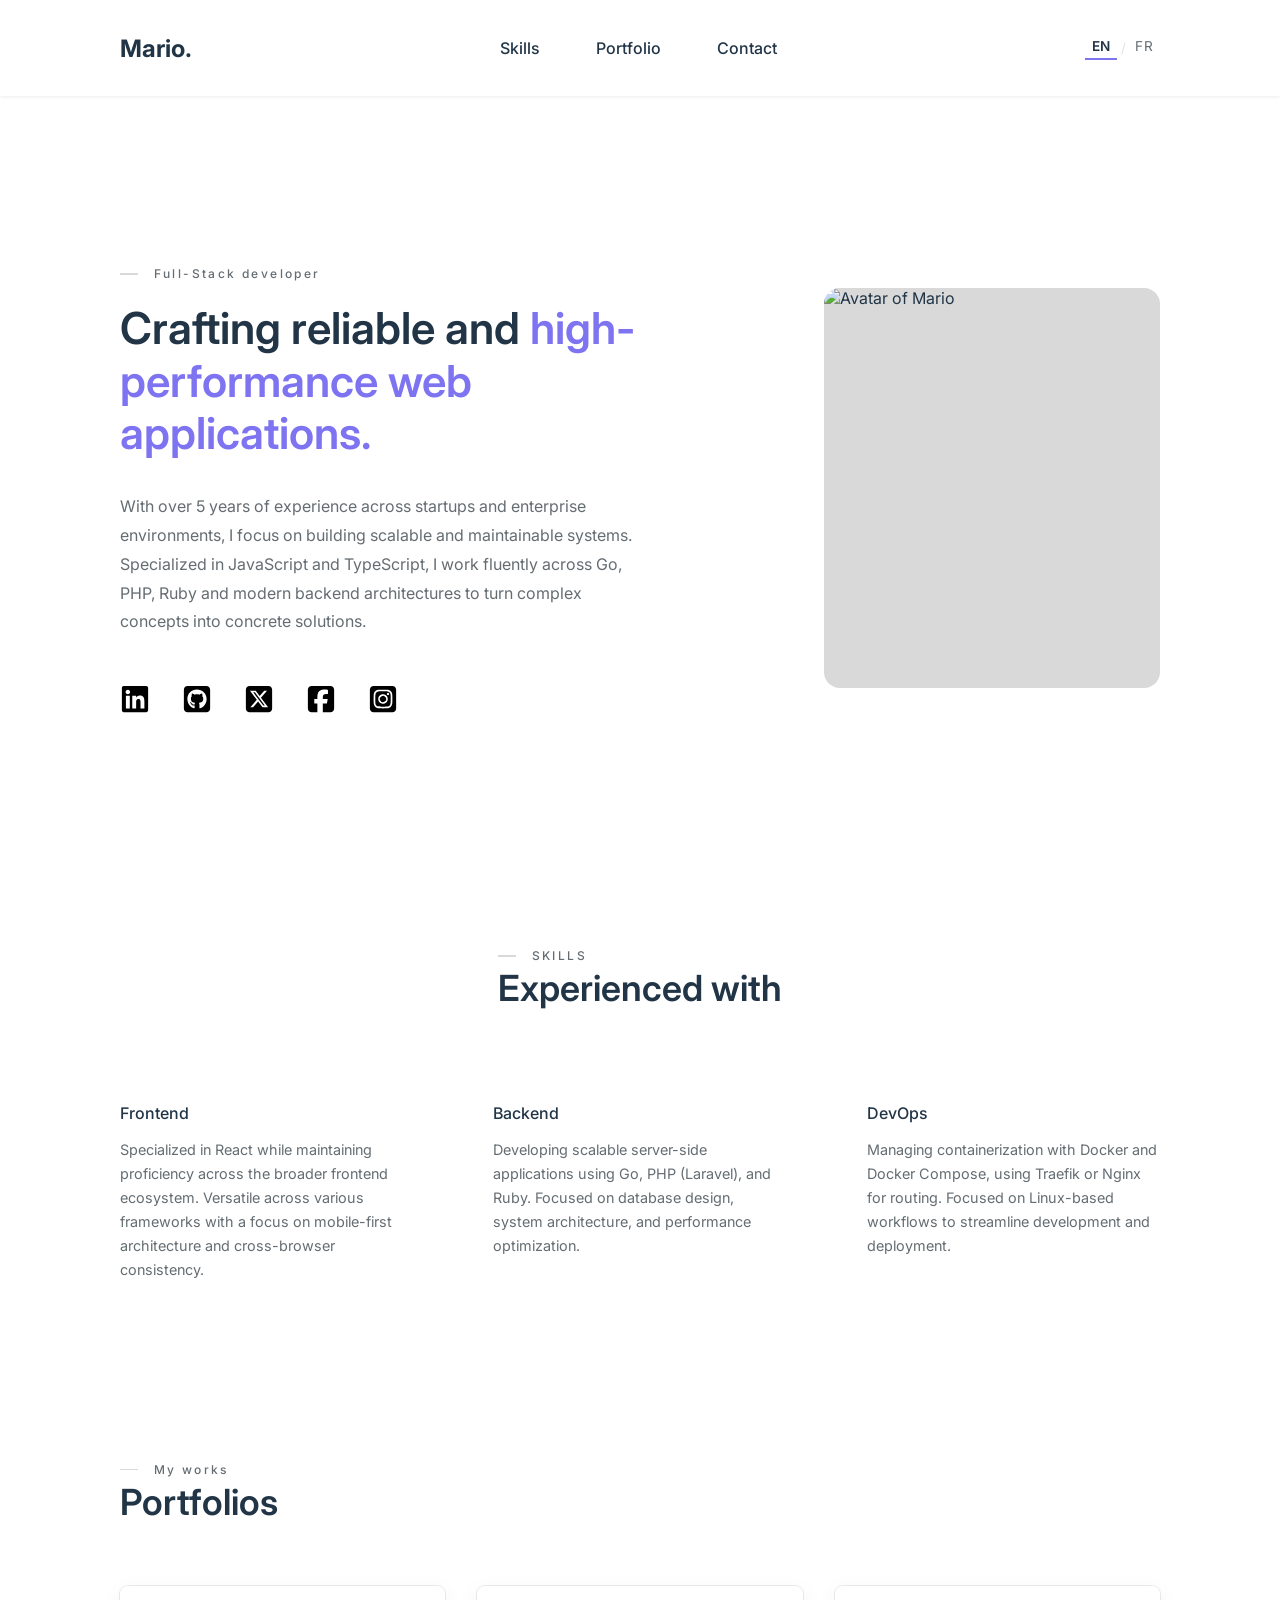
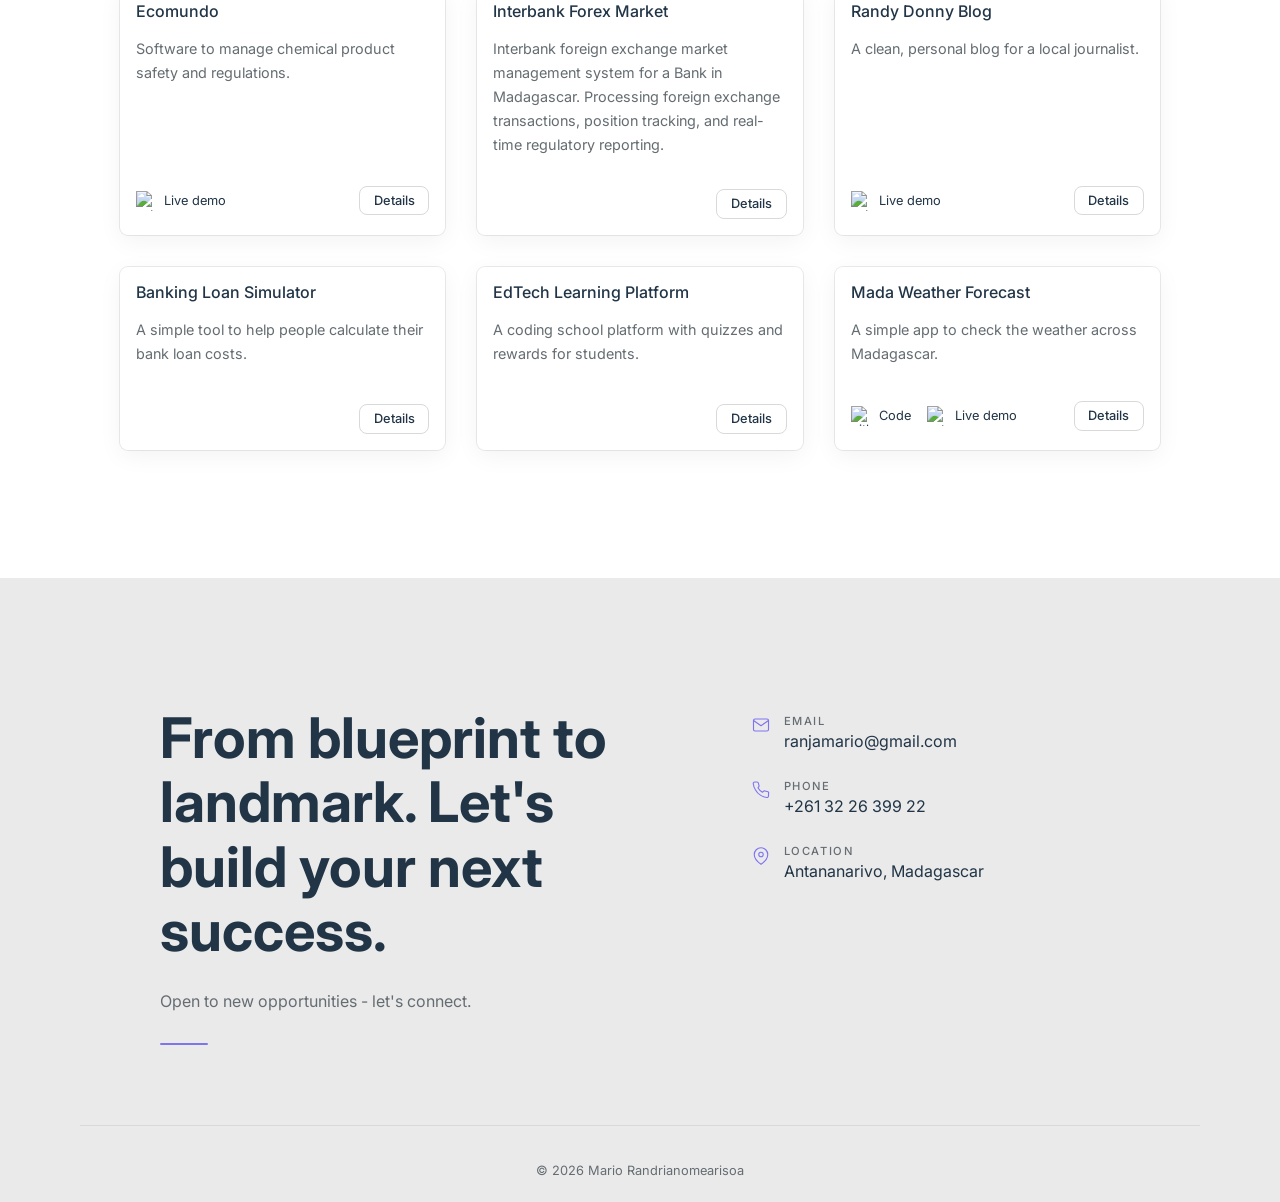
==== commit 33f853bd: "Add new CSS styles for layout and components in the project" ====
--- a/index.html
+++ b/index.html
@@ -1,3 +1,3 @@
-<!DOCTYPE html><html lang="en" style="scroll-behavior: smooth;"> <head><!-- Charset & viewport --><meta charset="UTF-8"><meta name="viewport" content="width=device-width, initial-scale=1.0"><!-- Primary SEO --><title>Mario - Full-Stack Developer</title><meta name="description" content="Full-Stack developer with 5+ years of experience building scalable web applications. Specialized in JavaScript, TypeScript, Go, PHP, and Ruby."><meta name="robots" content="index, follow"><link rel="canonical" href="https://your_domain_here.com/"><!-- hreflang for bilingual site --><link rel="alternate" hreflang="en" href="https://your_domain_here.com/"><link rel="alternate" hreflang="fr" href="https://your_domain_here.com/fr/"><link rel="alternate" hreflang="x-default" href="https://your_domain_here.com/"><!-- Open Graph --><meta property="og:type" content="website"><meta property="og:url" content="https://your_domain_here.com/"><meta property="og:title" content="Mario - Full-Stack Developer"><meta property="og:description" content="Full-Stack developer with 5+ years of experience building scalable web applications. Specialized in JavaScript, TypeScript, Go, PHP, and Ruby."><meta property="og:image" content="https://your_domain_here.com/og-image.png"><meta property="og:image:width" content="1200"><meta property="og:image:height" content="630"><meta property="og:locale" content="en_US"><meta property="og:locale:alternate" content="fr_FR"><meta property="og:site_name" content="Mario Portfolio"><!-- Twitter / X Card --><meta name="twitter:card" content="summary_large_image"><meta name="twitter:title" content="Mario - Full-Stack Developer"><meta name="twitter:description" content="Full-Stack developer with 5+ years of experience building scalable web applications. Specialized in JavaScript, TypeScript, Go, PHP, and Ruby."><meta name="twitter:image" content="https://your_domain_here.com/og-image.png"><!-- Font preload --><link rel="preload" href="/Inter/Inter-VariableFont_opsz,wght.ttf" as="font" type="font/ttf" crossorigin><!-- Favicon --><link rel="icon" type="image/x-icon" href="/favicon.ico"><link rel="apple-touch-icon" sizes="180x180" href="/apple-touch-icon.png"><meta name="theme-color" content="#7e74f1"><!-- JSON-LD structured data --><script type="application/ld+json">{"@context":"https://schema.org","@type":"Person","name":"Mario","url":"https://your_domain_here.com","jobTitle":"Full-Stack Developer","email":"ranjamario@gmail.com","address":{"@type":"PostalAddress","addressLocality":"Antananarivo","addressCountry":"MG"},"knowsLanguage":["en","fr"],"knowsAbout":["JavaScript","TypeScript","Go","PHP","Ruby","React","Docker"]}</script><link rel="stylesheet" href="/_astro/style.DQTMFGN0.css"></head> <body> <header class="header"> <a href="#" class="header__logo">Mario.</a> <nav class="header__nav"> <ul class="header__nav-list"> <li class="header__nav-item"> <a href="#skill" class="header__nav-link">Skills</a> </li> <li class="header__nav-item"> <a href="#portfolio" class="header__nav-link">Portfolio</a> </li> <li class="header__nav-item"> <a href="#contact" class="header__nav-link">Contact</a> </li> </ul> </nav> <div class="header__actions"> <div class="lang-switcher header__lang"> <a href="/" class="lang-switcher__option lang-switcher__option--active" aria-current="true" aria-label="Switch to English">EN</a> <span class="lang-switcher__divider" aria-hidden="true">/</span> <a href="/fr/" class="lang-switcher__option" aria-label="Passer en français">FR</a> </div> <button id="burger-btn" class="header__burger" aria-label="Open menu" aria-expanded="false"> <span></span> <span></span> <span></span> </button> </div> </header> <div id="nav-backdrop" class="header__backdrop"></div> <div id="mobile-nav" class="header__mobile-nav"> <ul class="header__mobile-nav-list"> <li> <a href="#skill" class="header__mobile-nav-link">Skills</a> </li> <li> <a href="#portfolio" class="header__mobile-nav-link">Portfolio</a> </li> <li> <a href="#contact" class="header__mobile-nav-link">Contact</a> </li> </ul> <div class="lang-switcher lang-switcher--mobile"> <a href="/" class="lang-switcher__option lang-switcher__option--active" aria-current="true" aria-label="Switch to English">EN</a> <span class="lang-switcher__divider" aria-hidden="true">/</span> <a href="/fr/" class="lang-switcher__option" aria-label="Passer en français">FR</a> </div> </div> <script type="module">document.addEventListener("DOMContentLoaded",function(){const e=document.getElementById("burger-btn"),t=document.getElementById("mobile-nav"),n=document.getElementById("nav-backdrop");!e||!t||!n||(e.addEventListener("click",function(){const a=e.classList.toggle("header__burger--open");t.classList.toggle("header__mobile-nav--open",a),n.classList.toggle("header__backdrop--visible",a),e.setAttribute("aria-expanded",String(a))}),t.querySelectorAll(".header__mobile-nav-link").forEach(function(a){a.addEventListener("click",function(){e.classList.remove("header__burger--open"),t.classList.remove("header__mobile-nav--open"),n.classList.remove("header__backdrop--visible"),e.setAttribute("aria-expanded","false")})}),n.addEventListener("click",function(){e.classList.remove("header__burger--open"),t.classList.remove("header__mobile-nav--open"),n.classList.remove("header__backdrop--visible"),e.setAttribute("aria-expanded","false")}))});</script> <div class="container"> <main> <section class="hero-container"> <section class="hero__text"> <span class="section-title">Full-Stack developer</span> <h1 class="hero__name"> <span>Crafting reliable and</span> <span class="hero__name hero__name--lastname">high-performance web applications.</span> </h1> <p class="hero__description"> With over 5 years of experience across startups and enterprise environments, I focus on building scalable and maintainable systems. Specialized in JavaScript and TypeScript, I work fluently across Go, PHP, Ruby and modern backend architectures to turn complex concepts into concrete solutions. </p> <div class="hero__social-media"> <a href="https://www.linkedin.com/in/mario-randrianomearisoa/" target="_blank" class="hero__social-media-link"> <img src="/_astro/linkedin.CfPIVWKn_PRON4.svg" alt="linkedin" loading="eager" decoding="async" width="30" height="30"> </a> <a href="https://github.com/MaxR522" target="_blank" class="hero__social-media-link"> <img src="/_astro/github.19vMP9pH_PRON4.svg" alt="external-github-community-for-software-building-and-testing-online-logo-bold-tal-revivo" loading="eager" decoding="async" width="30" height="30"> </a> <a href="https://x.com/RanjaMario" target="_blank" class="hero__social-media-link"> <img src="/_astro/x.Dfb-5A___PRON4.svg" alt="twitterx--v1" loading="eager" decoding="async" width="30" height="30"> </a> <a href="https://www.facebook.com/R.Mario22" target="_blank" class="hero__social-media-link"> <img src="/_astro/facebook.j9AlXqRo_PRON4.svg" alt="facebook--v1" loading="eager" decoding="async" width="30" height="30"> </a> <a href="https://www.instagram.com/r.mario.r/" target="_blank" class="hero__social-media-link"> <img src="/_astro/instagram.BZNHC8vX_PRON4.svg" alt="instagram-new--v1" loading="eager" decoding="async" width="30" height="30"> </a> </div> </section> <div class="hero__image"> <img src="https://res.cloudinary.com/randy-blog/image/upload/q_auto/f_auto/v1776061823/avatars-9jR7ze2sUWhIk5Av-hUyK5Q-t500x500_lmuuu3.jpg" alt="Avatar of Mario" loading="eager" data-i18n-key="hero-avatar-alt" decoding="async" width="336" height="400" class="hero__image-photo"> </div> </section> <section id="skill" class="skills"> <div> <span class="section-title">SKILLS</span> <span class="section-subtitle">Experienced with</span> </div> <div class="skills__item-container"> <div class="skill-item"> <div class="skill-item__header"> <span class="skill-item__title">Frontend</span> </div> <p class="skill-item__description">Specialized in React while maintaining proficiency across the broader frontend ecosystem. Versatile across various frameworks with a focus on mobile-first architecture and cross-browser consistency.</p> </div> <div class="skill-item"> <div class="skill-item__header"> <span class="skill-item__title">Backend</span> </div> <p class="skill-item__description">Developing scalable server-side applications using Go, PHP (Laravel), and Ruby. Focused on database design, system architecture, and performance optimization.</p> </div> <div class="skill-item"> <div class="skill-item__header"> <span class="skill-item__title">DevOps</span> </div> <p class="skill-item__description">Managing containerization with Docker and Docker Compose, using Traefik or Nginx for routing. Focused on Linux-based workflows to streamline development and deployment.</p> </div> </div> </section> <section id="portfolio" class="portfolio"> <div> <span class="section-title">My works</span> <span class="section-subtitle">Portfolios</span> </div> <div class="portfolio__card-container"> <div class="project-card"> <div class="project-card__header"> <span class="project-card__title">Ecomundo</span> </div> <div class="project-card__content"> <div class="project-card__description">Software to manage chemical product safety and regulations.</div> <div class="project-card__technologies"> <span class="techno-chip">React</span><span class="techno-chip">TypeScript</span><span class="techno-chip">JavaScript</span><span class="techno-chip">Ext.js</span><span class="techno-chip">SQL</span><span class="techno-chip">GraphQL</span><span class="techno-chip">Material UI</span> </div> </div> <div class="project-card__footer"> <div class="project-card__links">  <a href="https://www.ecomundo.eu/en" target="_blank" rel="noopener noreferrer" class="project-card__link"> <img src="https://img.icons8.com/material-outlined/20/333333/external-link.png" alt="external-link" loading="lazy" decoding="async" width="20" height="20"> <span>Live demo</span> </a> </div> <button class="project-card__details-btn"> Details </button> </div> </div> <div class="project-modal-overlay" role="dialog" aria-modal="true" aria-labelledby="modal-title-1" inert> <div class="project-modal" tabindex="-1"> <div class="project-modal__header"> <h2 class="project-modal__title" id="modal-title-1">Ecomundo</h2> <button class="project-modal__close" aria-label="Close"> <svg width="24" height="24" viewBox="0 0 24 24" fill="none" stroke="currentColor" stroke-width="2" stroke-linecap="round" stroke-linejoin="round" aria-hidden="true"> <line x1="18" y1="6" x2="6" y2="18"></line> <line x1="6" y1="6" x2="18" y2="18"></line> </svg> </button> </div> <div class="project-modal__body"> <div class="project-modal__image-wrapper"> <img src="https://res.cloudinary.com/randy-blog/image/upload/v1775982570/659bc271dc2cefbdf6884b4e_Visuel-COSMETIC-Factory_19.30_Tablette-labo_2019_rm8rpl.webp" alt="Ecomundo preview" loading="lazy"> </div> <div class="project-modal__meta"> <span class="techno-chip project-modal__role-chip">Frontend Developer</span> </div> <p class="project-modal__long-desc">EcoMundo is a global partner for chemical industry professionals, providing specialized software solutions and regulatory services. The platform supports small, medium, and large enterprises worldwide across multiple sectors, helping to accelerate the market launch of products like cosmetics, perfumes, and paints. With over 500 global clients and millions of dollars in annual revenue.</p> <div class="project-modal__section"> <span class="project-modal__section-label">Highlights</span> <ul class="project-modal__highlights"> <li>Worked on the migration from Ext.js to React to modernize the user experience</li><li>Built out new features while maintaining legacy code</li><li>Member of the research and development team, exploring new technologies.</li> </ul> </div> <div class="project-modal__section"> <span class="project-modal__section-label">Built with</span> <div class="project-modal__tech"> <span class="techno-chip">React</span><span class="techno-chip">TypeScript</span><span class="techno-chip">JavaScript</span><span class="techno-chip">Ext.js</span><span class="techno-chip">SQL</span><span class="techno-chip">GraphQL</span><span class="techno-chip">Material UI</span> </div> </div> <div class="project-modal__actions">  <a href="https://www.ecomundo.eu/en" target="_blank" rel="noopener noreferrer" class="project-modal__action project-modal__action--filled"> <img src="https://img.icons8.com/material-outlined/20/ffffff/external-link.png" alt="external-link" loading="lazy" decoding="async" width="16" height="16"> <span>Live demo</span> </a> </div> </div> </div> </div><div class="project-card"> <div class="project-card__header"> <span class="project-card__title">Interbank Forex Market</span> </div> <div class="project-card__content"> <div class="project-card__description">Interbank foreign exchange market management system for a Bank in Madagascar. Processing foreign exchange transactions, position tracking, and real-time regulatory reporting.</div> <div class="project-card__technologies"> <span class="techno-chip">React</span><span class="techno-chip">TypeScript</span><span class="techno-chip">Laravel</span><span class="techno-chip">Postgresql</span><span class="techno-chip">Docker</span> </div> </div> <div class="project-card__footer"> <div class="project-card__links">   </div> <button class="project-card__details-btn"> Details </button> </div> </div> <div class="project-modal-overlay" role="dialog" aria-modal="true" aria-labelledby="modal-title-2" inert> <div class="project-modal" tabindex="-1"> <div class="project-modal__header"> <h2 class="project-modal__title" id="modal-title-2">Interbank Forex Market</h2> <button class="project-modal__close" aria-label="Close"> <svg width="24" height="24" viewBox="0 0 24 24" fill="none" stroke="currentColor" stroke-width="2" stroke-linecap="round" stroke-linejoin="round" aria-hidden="true"> <line x1="18" y1="6" x2="6" y2="18"></line> <line x1="6" y1="6" x2="18" y2="18"></line> </svg> </button> </div> <div class="project-modal__body"> <div class="project-modal__image-wrapper"> <img src="https://res.cloudinary.com/randy-blog/image/upload/q_auto/f_auto/v1775983119/pexels-freestockpro-12955791_m3aedy.jpg" alt="Interbank Forex Market preview" loading="lazy"> </div> <div class="project-modal__meta"> <span class="techno-chip project-modal__role-chip">Fullstack Developer</span> </div> <p class="project-modal__long-desc">This is a management system for the Interbank foreign exchange market, built for a commercial bank in Madagascar. It processes forex transactions, tracks currency positions in real-time, and handles mandatory regulatory reporting.</p> <div class="project-modal__section"> <span class="project-modal__section-label">Highlights</span> <ul class="project-modal__highlights"> <li>Collaborated on the backend logic to handle sensitive financial trades</li><li>Helped build dashboards that show real-time bank liquidity</li><li>Set up Docker to make it easier for the whole team to run and deploy the app</li> </ul> </div> <div class="project-modal__section"> <span class="project-modal__section-label">Built with</span> <div class="project-modal__tech"> <span class="techno-chip">React</span><span class="techno-chip">TypeScript</span><span class="techno-chip">Laravel</span><span class="techno-chip">Postgresql</span><span class="techno-chip">Docker</span> </div> </div>  </div> </div> </div><div class="project-card"> <div class="project-card__header"> <span class="project-card__title">Randy Donny Blog</span> </div> <div class="project-card__content"> <div class="project-card__description">A clean, personal blog for a local journalist.</div> <div class="project-card__technologies"> <span class="techno-chip">Laravel</span><span class="techno-chip">Tailwind CSS</span><span class="techno-chip">PostgreSQL</span><span class="techno-chip">Docker</span><span class="techno-chip">Traefik</span> </div> </div> <div class="project-card__footer"> <div class="project-card__links">  <a href="https://randy-donny.com/" target="_blank" rel="noopener noreferrer" class="project-card__link"> <img src="https://img.icons8.com/material-outlined/20/333333/external-link.png" alt="external-link" loading="lazy" decoding="async" width="20" height="20"> <span>Live demo</span> </a> </div> <button class="project-card__details-btn"> Details </button> </div> </div> <div class="project-modal-overlay" role="dialog" aria-modal="true" aria-labelledby="modal-title-3" inert> <div class="project-modal" tabindex="-1"> <div class="project-modal__header"> <h2 class="project-modal__title" id="modal-title-3">Randy Donny Blog</h2> <button class="project-modal__close" aria-label="Close"> <svg width="24" height="24" viewBox="0 0 24 24" fill="none" stroke="currentColor" stroke-width="2" stroke-linecap="round" stroke-linejoin="round" aria-hidden="true"> <line x1="18" y1="6" x2="6" y2="18"></line> <line x1="6" y1="6" x2="18" y2="18"></line> </svg> </button> </div> <div class="project-modal__body"> <div class="project-modal__image-wrapper"> <img src="https://res.cloudinary.com/randy-blog/image/upload/q_auto/f_auto/v1775984117/Screenshot_20260412_115445_srhbym.png" alt="Randy Donny Blog preview" loading="lazy"> </div> <div class="project-modal__meta"> <span class="techno-chip project-modal__role-chip">Fullstack Developer</span> </div> <p class="project-modal__long-desc">A straightforward blog I built for a profesional journalist to share news and stories. It&#39;s not meant to be over-complicated; just a reliable place to write articles and make sure they look good and load fast on phones.</p> <div class="project-modal__section"> <span class="project-modal__section-label">Highlights</span> <ul class="project-modal__highlights"> <li>Built an easy-to-use system for writing and organizing articles</li><li>Set up the basics for SEO so the stories actually show up in search results</li><li>Made sure the layout is comfortable to read on a mobile screen</li><li>Used Traefik and Docker to keep the hosting side of things simple and clean</li> </ul> </div> <div class="project-modal__section"> <span class="project-modal__section-label">Built with</span> <div class="project-modal__tech"> <span class="techno-chip">Laravel</span><span class="techno-chip">Tailwind CSS</span><span class="techno-chip">PostgreSQL</span><span class="techno-chip">Docker</span><span class="techno-chip">Traefik</span> </div> </div> <div class="project-modal__actions">  <a href="https://randy-donny.com/" target="_blank" rel="noopener noreferrer" class="project-modal__action project-modal__action--filled"> <img src="https://img.icons8.com/material-outlined/20/ffffff/external-link.png" alt="external-link" loading="lazy" decoding="async" width="16" height="16"> <span>Live demo</span> </a> </div> </div> </div> </div><div class="project-card"> <div class="project-card__header"> <span class="project-card__title">Banking Loan Simulator</span> </div> <div class="project-card__content"> <div class="project-card__description">A simple tool to help people calculate their bank loan costs.</div> <div class="project-card__technologies"> <span class="techno-chip">React</span><span class="techno-chip">TypeScript</span> </div> </div> <div class="project-card__footer"> <div class="project-card__links">   </div> <button class="project-card__details-btn"> Details </button> </div> </div> <div class="project-modal-overlay" role="dialog" aria-modal="true" aria-labelledby="modal-title-4" inert> <div class="project-modal" tabindex="-1"> <div class="project-modal__header"> <h2 class="project-modal__title" id="modal-title-4">Banking Loan Simulator</h2> <button class="project-modal__close" aria-label="Close"> <svg width="24" height="24" viewBox="0 0 24 24" fill="none" stroke="currentColor" stroke-width="2" stroke-linecap="round" stroke-linejoin="round" aria-hidden="true"> <line x1="18" y1="6" x2="6" y2="18"></line> <line x1="6" y1="6" x2="18" y2="18"></line> </svg> </button> </div> <div class="project-modal__body"> <div class="project-modal__image-wrapper"> <img src="https://res.cloudinary.com/randy-blog/image/upload/q_auto/f_auto/v1775983647/bmoi-simulateur_vyjuc7.png" alt="Banking Loan Simulator preview" loading="lazy"> </div> <div class="project-modal__meta"> <span class="techno-chip project-modal__role-chip">Frontend Developer</span> </div> <p class="project-modal__long-desc">I built this module for a bank in Madagascar so their customers could figure out their own loans. You just pick what you&#39;re buying like a car and it shows you the monthly payments and fees instantly. It&#39;s all about making the bank&#39;s math easy for regular people to understand.</p> <div class="project-modal__section"> <span class="project-modal__section-label">Highlights</span> <ul class="project-modal__highlights"> <li>Created an easy step-by-step form for a complex process</li><li>Wrote the logic to update all the math instantly as the user types</li><li>Made sure it works perfectly on mobile phones</li><li>Cleaned up the UI to make the loan details clear and transparent</li> </ul> </div> <div class="project-modal__section"> <span class="project-modal__section-label">Built with</span> <div class="project-modal__tech"> <span class="techno-chip">React</span><span class="techno-chip">TypeScript</span> </div> </div>  </div> </div> </div><div class="project-card"> <div class="project-card__header"> <span class="project-card__title">EdTech Learning Platform</span> </div> <div class="project-card__content"> <div class="project-card__description">A coding school platform with quizzes and rewards for students.</div> <div class="project-card__technologies"> <span class="techno-chip">React</span><span class="techno-chip">Typescript</span><span class="techno-chip">Ruby on Rails</span><span class="techno-chip">GraphQL</span> </div> </div> <div class="project-card__footer"> <div class="project-card__links">   </div> <button class="project-card__details-btn"> Details </button> </div> </div> <div class="project-modal-overlay" role="dialog" aria-modal="true" aria-labelledby="modal-title-5" inert> <div class="project-modal" tabindex="-1"> <div class="project-modal__header"> <h2 class="project-modal__title" id="modal-title-5">EdTech Learning Platform</h2> <button class="project-modal__close" aria-label="Close"> <svg width="24" height="24" viewBox="0 0 24 24" fill="none" stroke="currentColor" stroke-width="2" stroke-linecap="round" stroke-linejoin="round" aria-hidden="true"> <line x1="18" y1="6" x2="6" y2="18"></line> <line x1="6" y1="6" x2="18" y2="18"></line> </svg> </button> </div> <div class="project-modal__body"> <div class="project-modal__image-wrapper"> <img src="https://res.cloudinary.com/randy-blog/image/upload/q_auto/f_auto/v1775986613/5204029_llppho.jpg" alt="EdTech Learning Platform preview" loading="lazy"> </div> <div class="project-modal__meta"> <span class="techno-chip project-modal__role-chip">Fullstack Developer</span> </div> <p class="project-modal__long-desc">This was an earlier version of the Sayna platform. I worked with the team to build a place where people could learn to code using quizzes and a system that rewards you as you progress. It was a fun project that used a mix of different techs to keep students engaged.</p> <div class="project-modal__section"> <span class="project-modal__section-label">Highlights</span> <ul class="project-modal__highlights"> <li>Worked on the database to track student scores and badges</li><li>Helped build the API that handles all the learning content</li><li>Built parts of the interface where students take their coding lessons</li><li>Used GraphQL to keep the data flowing smoothly between the front and back ends</li> </ul> </div> <div class="project-modal__section"> <span class="project-modal__section-label">Built with</span> <div class="project-modal__tech"> <span class="techno-chip">React</span><span class="techno-chip">Typescript</span><span class="techno-chip">Ruby on Rails</span><span class="techno-chip">GraphQL</span> </div> </div>  </div> </div> </div><div class="project-card"> <div class="project-card__header"> <span class="project-card__title">Mada Weather Forecast</span> </div> <div class="project-card__content"> <div class="project-card__description">A simple app to check the weather across Madagascar.</div> <div class="project-card__technologies"> <span class="techno-chip">React</span> </div> </div> <div class="project-card__footer"> <div class="project-card__links"> <a href="https://github.com/MaxR522/mada-weather-forecast" target="_blank" rel="noopener noreferrer" class="project-card__link"> <img src="https://img.icons8.com/ios-glyphs/20/333333/github.png" alt="github" loading="lazy" decoding="async" width="20" height="20"> <span>Code</span> </a> <a href="https://mada-carte-meteo.netlify.app/" target="_blank" rel="noopener noreferrer" class="project-card__link"> <img src="https://img.icons8.com/material-outlined/20/333333/external-link.png" alt="external-link" loading="lazy" decoding="async" width="20" height="20"> <span>Live demo</span> </a> </div> <button class="project-card__details-btn"> Details </button> </div> </div> <div class="project-modal-overlay" role="dialog" aria-modal="true" aria-labelledby="modal-title-6" inert> <div class="project-modal" tabindex="-1"> <div class="project-modal__header"> <h2 class="project-modal__title" id="modal-title-6">Mada Weather Forecast</h2> <button class="project-modal__close" aria-label="Close"> <svg width="24" height="24" viewBox="0 0 24 24" fill="none" stroke="currentColor" stroke-width="2" stroke-linecap="round" stroke-linejoin="round" aria-hidden="true"> <line x1="18" y1="6" x2="6" y2="18"></line> <line x1="6" y1="6" x2="18" y2="18"></line> </svg> </button> </div> <div class="project-modal__body"> <div class="project-modal__image-wrapper"> <img src="https://res.cloudinary.com/randy-blog/image/upload/q_auto/f_auto/v1775985260/map_xuyqvr.png" alt="Mada Weather Forecast preview" loading="lazy"> </div> <div class="project-modal__meta"> <span class="techno-chip project-modal__role-chip">Frontend Developer</span> </div> <p class="project-modal__long-desc">This is one of my very first projects from when I was starting out with React. It&#39;s definitely not perfect, but I keep it in my portfolio because it reminds me of how much I&#39;ve learned since then and where it all began.</p> <div class="project-modal__section"> <span class="project-modal__section-label">Highlights</span> <ul class="project-modal__highlights"> <li>My first real experiment with React components</li><li>Learned how to pull and display data from a public weather API</li><li>The project that helped me understand how to handle state in an app</li> </ul> </div> <div class="project-modal__section"> <span class="project-modal__section-label">Built with</span> <div class="project-modal__tech"> <span class="techno-chip">React</span> </div> </div> <div class="project-modal__actions"> <a href="https://github.com/MaxR522/mada-weather-forecast" target="_blank" rel="noopener noreferrer" class="project-modal__action project-modal__action--outlined"> <img src="https://img.icons8.com/ios-glyphs/20/333333/github.png" alt="github" loading="lazy" decoding="async" width="16" height="16"> <span>Code</span> </a> <a href="https://mada-carte-meteo.netlify.app/" target="_blank" rel="noopener noreferrer" class="project-modal__action project-modal__action--filled"> <img src="https://img.icons8.com/material-outlined/20/ffffff/external-link.png" alt="external-link" loading="lazy" decoding="async" width="16" height="16"> <span>Live demo</span> </a> </div> </div> </div> </div> </div> </section> <script type="module">const p=document.querySelectorAll(".project-modal-overlay");p.forEach(e=>{const i=e.previousElementSibling?.querySelector(".project-card__details-btn"),c=e.querySelector(".project-modal"),u=e.querySelector(".project-modal__close");let r=null;function a(){return Array.from(c.querySelectorAll('a[href], button:not([disabled]), [tabindex]:not([tabindex="-1"])'))}function f(){r=document.activeElement,e.removeAttribute("inert"),e.classList.add("project-modal-overlay--open"),document.body.style.overflow="hidden",c.focus()}function d(){e.classList.remove("project-modal-overlay--open"),e.addEventListener("transitionend",()=>{e.setAttribute("inert",""),document.body.style.overflow="",r?.focus()},{once:!0})}function m(t){if(t.key!=="Tab")return;const n=a(),s=n[0],l=n[n.length-1];t.shiftKey?document.activeElement===s&&(t.preventDefault(),l.focus()):document.activeElement===l&&(t.preventDefault(),s.focus())}i?.addEventListener("click",f),u?.addEventListener("click",d),e.addEventListener("pointerdown",t=>{t.target===e&&d()}),e.addEventListener("keydown",m)});document.addEventListener("keydown",e=>{if(e.key!=="Escape")return;const o=document.querySelector(".project-modal-overlay--open");o&&o.querySelector(".project-modal__close")?.click()});</script> <section id="contact" class="contact"> <div class="contact__inner"> <div class="contact__left"> <h2 class="contact__title"> From blueprint to landmark. Let&#39;s build your next success. </h2> <p class="contact__tagline"> Open to new opportunities - let&#39;s connect. </p> <span class="contact__accent-line" aria-hidden="true"></span> </div> <div class="contact__right"> <ul class="contact__info-list"> <li class="contact__info-item"> <span class="contact__info-icon"> <svg width="18" height="18" viewBox="0 0 24 24" fill="none" xmlns="http://www.w3.org/2000/svg" aria-hidden="true"> <path d="M4 4h16c1.1 0 2 .9 2 2v12c0 1.1-.9 2-2 2H4c-1.1 0-2-.9-2-2V6c0-1.1.9-2 2-2z" stroke="var(--primary-color)" stroke-width="1.5" stroke-linecap="round" stroke-linejoin="round"></path> <polyline points="22,6 12,13 2,6" stroke="var(--primary-color)" stroke-width="1.5" stroke-linecap="round" stroke-linejoin="round"></polyline> </svg> </span> <div class="contact__info-content"> <span class="contact__info-label">Email</span> <a href="mailto:ranjamario@gmail.com" class="contact__info-link">ranjamario@gmail.com</a> </div> </li> <li class="contact__info-item"> <span class="contact__info-icon"> <svg width="18" height="18" viewBox="0 0 24 24" fill="none" xmlns="http://www.w3.org/2000/svg" aria-hidden="true"> <path d="M22 16.92v3a2 2 0 0 1-2.18 2 19.79 19.79 0 0 1-8.63-3.07A19.5 19.5 0 0 1 4.69 12a19.79 19.79 0 0 1-3.07-8.67A2 2 0 0 1 3.6 1.28h3a2 2 0 0 1 2 1.72 12.84 12.84 0 0 0 .7 2.81 2 2 0 0 1-.45 2.11L7.91 9a16 16 0 0 0 6 6l1.27-1.27a2 2 0 0 1 2.11-.45 12.84 12.84 0 0 0 2.81.7A2 2 0 0 1 22 16.92z" stroke="var(--primary-color)" stroke-width="1.5" stroke-linecap="round" stroke-linejoin="round"></path> </svg> </span> <div class="contact__info-content"> <span class="contact__info-label">Phone</span> <a href="tel:+261000000000" class="contact__info-link">+261 32 26 399 22</a> </div> </li> <li class="contact__info-item"> <span class="contact__info-icon"> <svg width="18" height="18" viewBox="0 0 24 24" fill="none" xmlns="http://www.w3.org/2000/svg" aria-hidden="true"> <path d="M21 10c0 7-9 13-9 13s-9-6-9-13a9 9 0 0 1 18 0z" stroke="var(--primary-color)" stroke-width="1.5" stroke-linecap="round" stroke-linejoin="round"></path> <circle cx="12" cy="10" r="3" stroke="var(--primary-color)" stroke-width="1.5"></circle> </svg> </span> <div class="contact__info-content"> <span class="contact__info-label">Location</span> <span class="contact__info-value">Antananarivo, Madagascar</span> </div> </li> </ul> </div> </div> <hr class="contact__divider"> <p class="contact__copyright">
+<!DOCTYPE html><html lang="en" style="scroll-behavior: smooth;"> <head><!-- Charset & viewport --><meta charset="UTF-8"><meta name="viewport" content="width=device-width, initial-scale=1.0"><!-- Primary SEO --><title>Mario - Full-Stack Developer</title><meta name="description" content="Full-Stack developer with 5+ years of experience building scalable web applications. Specialized in JavaScript, TypeScript, Go, PHP, and Ruby."><meta name="robots" content="index, follow"><link rel="canonical" href="https://your_domain_here.com/"><!-- hreflang for bilingual site --><link rel="alternate" hreflang="en" href="https://your_domain_here.com/"><link rel="alternate" hreflang="fr" href="https://your_domain_here.com/fr/"><link rel="alternate" hreflang="x-default" href="https://your_domain_here.com/"><!-- Open Graph --><meta property="og:type" content="website"><meta property="og:url" content="https://your_domain_here.com/"><meta property="og:title" content="Mario - Full-Stack Developer"><meta property="og:description" content="Full-Stack developer with 5+ years of experience building scalable web applications. Specialized in JavaScript, TypeScript, Go, PHP, and Ruby."><meta property="og:image" content="https://your_domain_here.com/og-image.png"><meta property="og:image:width" content="1200"><meta property="og:image:height" content="630"><meta property="og:locale" content="en_US"><meta property="og:locale:alternate" content="fr_FR"><meta property="og:site_name" content="Mario Portfolio"><!-- Twitter / X Card --><meta name="twitter:card" content="summary_large_image"><meta name="twitter:title" content="Mario - Full-Stack Developer"><meta name="twitter:description" content="Full-Stack developer with 5+ years of experience building scalable web applications. Specialized in JavaScript, TypeScript, Go, PHP, and Ruby."><meta name="twitter:image" content="https://your_domain_here.com/og-image.png"><!-- Font preload --><link rel="preload" href="/Inter/Inter-VariableFont_opsz,wght.ttf" as="font" type="font/ttf" crossorigin><!-- Favicon --><link rel="icon" type="image/x-icon" href="/favicon.ico"><link rel="apple-touch-icon" sizes="180x180" href="/apple-touch-icon.png"><meta name="theme-color" content="#7e74f1"><!-- JSON-LD structured data --><script type="application/ld+json">{"@context":"https://schema.org","@type":"Person","name":"Mario","url":"https://your_domain_here.com","jobTitle":"Full-Stack Developer","email":"ranjamario@gmail.com","address":{"@type":"PostalAddress","addressLocality":"Antananarivo","addressCountry":"MG"},"knowsLanguage":["en","fr"],"knowsAbout":["JavaScript","TypeScript","Go","PHP","Ruby","React","Docker"]}</script><link rel="stylesheet" href="/_astro/style.CwxFNe_3.css"></head> <body> <header class="header"> <a href="#" class="header__logo">Mario.</a> <nav class="header__nav"> <ul class="header__nav-list"> <li class="header__nav-item"> <a href="#skill" class="header__nav-link">Skills</a> </li> <li class="header__nav-item"> <a href="#portfolio" class="header__nav-link">Portfolio</a> </li> <li class="header__nav-item"> <a href="#contact" class="header__nav-link">Contact</a> </li> </ul> </nav> <div class="header__actions"> <div class="lang-switcher header__lang"> <a href="/" class="lang-switcher__option lang-switcher__option--active" aria-current="true" aria-label="Switch to English">EN</a> <span class="lang-switcher__divider" aria-hidden="true">/</span> <a href="/fr/" class="lang-switcher__option" aria-label="Passer en français">FR</a> </div> <button id="burger-btn" class="header__burger" aria-label="Open menu" aria-expanded="false"> <span></span> <span></span> <span></span> </button> </div> </header> <div id="nav-backdrop" class="header__backdrop"></div> <div id="mobile-nav" class="header__mobile-nav"> <ul class="header__mobile-nav-list"> <li> <a href="#skill" class="header__mobile-nav-link">Skills</a> </li> <li> <a href="#portfolio" class="header__mobile-nav-link">Portfolio</a> </li> <li> <a href="#contact" class="header__mobile-nav-link">Contact</a> </li> </ul> <div class="lang-switcher lang-switcher--mobile"> <a href="/" class="lang-switcher__option lang-switcher__option--active" aria-current="true" aria-label="Switch to English">EN</a> <span class="lang-switcher__divider" aria-hidden="true">/</span> <a href="/fr/" class="lang-switcher__option" aria-label="Passer en français">FR</a> </div> </div> <script type="module">document.addEventListener("DOMContentLoaded",function(){const e=document.getElementById("burger-btn"),t=document.getElementById("mobile-nav"),n=document.getElementById("nav-backdrop");!e||!t||!n||(e.addEventListener("click",function(){const a=e.classList.toggle("header__burger--open");t.classList.toggle("header__mobile-nav--open",a),n.classList.toggle("header__backdrop--visible",a),e.setAttribute("aria-expanded",String(a))}),t.querySelectorAll(".header__mobile-nav-link").forEach(function(a){a.addEventListener("click",function(){e.classList.remove("header__burger--open"),t.classList.remove("header__mobile-nav--open"),n.classList.remove("header__backdrop--visible"),e.setAttribute("aria-expanded","false")})}),n.addEventListener("click",function(){e.classList.remove("header__burger--open"),t.classList.remove("header__mobile-nav--open"),n.classList.remove("header__backdrop--visible"),e.setAttribute("aria-expanded","false")}))});</script> <div class="container"> <main> <section class="hero-container"> <section class="hero__text"> <span class="section-title">Full-Stack developer</span> <h1 class="hero__name"> <span>Crafting reliable and</span> <span class="hero__name hero__name--lastname">high-performance web applications.</span> </h1> <p class="hero__description"> With over 5 years of experience across startups and enterprise environments, I focus on building scalable and maintainable systems. Specialized in JavaScript and TypeScript, I work fluently across Go, PHP, Ruby and modern backend architectures to turn complex concepts into concrete solutions. </p> <div class="hero__social-media"> <a href="https://www.linkedin.com/in/mario-randrianomearisoa/" target="_blank" class="hero__social-media-link"> <img src="/_astro/linkedin.CfPIVWKn_PRON4.svg" alt="linkedin" loading="eager" decoding="async" width="30" height="30"> </a> <a href="https://github.com/MaxR522" target="_blank" class="hero__social-media-link"> <img src="/_astro/github.19vMP9pH_PRON4.svg" alt="external-github-community-for-software-building-and-testing-online-logo-bold-tal-revivo" loading="eager" decoding="async" width="30" height="30"> </a> <a href="https://x.com/RanjaMario" target="_blank" class="hero__social-media-link"> <img src="/_astro/x.Dfb-5A___PRON4.svg" alt="twitterx--v1" loading="eager" decoding="async" width="30" height="30"> </a> <a href="https://www.facebook.com/R.Mario22" target="_blank" class="hero__social-media-link"> <img src="/_astro/facebook.j9AlXqRo_PRON4.svg" alt="facebook--v1" loading="eager" decoding="async" width="30" height="30"> </a> <a href="https://www.instagram.com/r.mario.r/" target="_blank" class="hero__social-media-link"> <img src="/_astro/instagram.BZNHC8vX_PRON4.svg" alt="instagram-new--v1" loading="eager" decoding="async" width="30" height="30"> </a> </div> </section> <div class="hero__image"> <img src="https://res.cloudinary.com/randy-blog/image/upload/q_auto/f_auto/v1776061823/avatars-9jR7ze2sUWhIk5Av-hUyK5Q-t500x500_lmuuu3.jpg" alt="Avatar of Mario" loading="eager" data-i18n-key="hero-avatar-alt" decoding="async" width="336" height="400" class="hero__image-photo"> </div> </section> <section id="skill" class="skills"> <div> <span class="section-title">SKILLS</span> <span class="section-subtitle">Experienced with</span> </div> <div class="skills__item-container"> <div class="skill-item"> <div class="skill-item__header"> <span class="skill-item__title">Frontend</span> </div> <p class="skill-item__description">Specialized in React while maintaining proficiency across the broader frontend ecosystem. Versatile across various frameworks with a focus on mobile-first architecture and cross-browser consistency.</p> </div> <div class="skill-item"> <div class="skill-item__header"> <span class="skill-item__title">Backend</span> </div> <p class="skill-item__description">Developing scalable server-side applications using Go, PHP (Laravel), and Ruby. Focused on database design, system architecture, and performance optimization.</p> </div> <div class="skill-item"> <div class="skill-item__header"> <span class="skill-item__title">DevOps</span> </div> <p class="skill-item__description">Managing containerization with Docker and Docker Compose, using Traefik or Nginx for routing. Focused on Linux-based workflows to streamline development and deployment.</p> </div> </div> </section> <section id="portfolio" class="portfolio"> <div> <span class="section-title">My works</span> <span class="section-subtitle">Portfolios</span> </div> <div class="portfolio__card-container"> <div class="project-card"> <div class="project-card__header"> <span class="project-card__title">Ecomundo</span> </div> <div class="project-card__content"> <div class="project-card__description">Software to manage chemical product safety and regulations.</div> </div> <div class="project-card__footer"> <div class="project-card__links">  <a href="https://www.ecomundo.eu/en" target="_blank" rel="noopener noreferrer" class="project-card__link"> <img src="https://img.icons8.com/material-outlined/20/333333/external-link.png" alt="external-link" loading="lazy" decoding="async" width="20" height="20"> <span>Live demo</span> </a> </div> <button class="project-card__details-btn"> Details </button> </div> </div> <div class="project-modal-overlay" role="dialog" aria-modal="true" aria-labelledby="modal-title-1" inert> <div class="project-modal" tabindex="-1"> <div class="project-modal__header"> <h2 class="project-modal__title" id="modal-title-1">Ecomundo</h2> <button class="project-modal__close" aria-label="Close"> <svg width="24" height="24" viewBox="0 0 24 24" fill="none" stroke="currentColor" stroke-width="2" stroke-linecap="round" stroke-linejoin="round" aria-hidden="true"> <line x1="18" y1="6" x2="6" y2="18"></line> <line x1="6" y1="6" x2="18" y2="18"></line> </svg> </button> </div> <div class="project-modal__body"> <div class="project-modal__image-wrapper"> <img src="https://res.cloudinary.com/randy-blog/image/upload/v1775982570/659bc271dc2cefbdf6884b4e_Visuel-COSMETIC-Factory_19.30_Tablette-labo_2019_rm8rpl.webp" alt="Ecomundo preview" loading="lazy"> </div> <div class="project-modal__meta"> <span class="techno-chip project-modal__role-chip">Frontend Developer</span> </div> <p class="project-modal__long-desc">EcoMundo is a global partner for chemical industry professionals, providing specialized software solutions and regulatory services. The platform supports small, medium, and large enterprises worldwide across multiple sectors, helping to accelerate the market launch of products like cosmetics, perfumes, and paints. With over 500 global clients and millions of dollars in annual revenue.</p> <div class="project-modal__section"> <span class="project-modal__section-label">Highlights</span> <ul class="project-modal__highlights"> <li>Worked on the migration from Ext.js to React to modernize the user experience</li><li>Built out new features while maintaining legacy code</li><li>Member of the research and development team, exploring new technologies.</li> </ul> </div> <div class="project-modal__section"> <span class="project-modal__section-label">Built with</span> <div class="project-modal__tech"> <span class="techno-chip">React</span><span class="techno-chip">TypeScript</span><span class="techno-chip">JavaScript</span><span class="techno-chip">Ext.js</span><span class="techno-chip">SQL</span><span class="techno-chip">GraphQL</span><span class="techno-chip">Material UI</span> </div> </div> <div class="project-modal__actions">  <a href="https://www.ecomundo.eu/en" target="_blank" rel="noopener noreferrer" class="project-modal__action project-modal__action--filled"> <img src="https://img.icons8.com/material-outlined/20/ffffff/external-link.png" alt="external-link" loading="lazy" decoding="async" width="16" height="16"> <span>Live demo</span> </a> </div> </div> </div> </div><div class="project-card"> <div class="project-card__header"> <span class="project-card__title">Interbank Forex Market</span> </div> <div class="project-card__content"> <div class="project-card__description">Interbank foreign exchange market management system for a Bank in Madagascar. Processing foreign exchange transactions, position tracking, and real-time regulatory reporting.</div> </div> <div class="project-card__footer"> <div class="project-card__links">   </div> <button class="project-card__details-btn"> Details </button> </div> </div> <div class="project-modal-overlay" role="dialog" aria-modal="true" aria-labelledby="modal-title-2" inert> <div class="project-modal" tabindex="-1"> <div class="project-modal__header"> <h2 class="project-modal__title" id="modal-title-2">Interbank Forex Market</h2> <button class="project-modal__close" aria-label="Close"> <svg width="24" height="24" viewBox="0 0 24 24" fill="none" stroke="currentColor" stroke-width="2" stroke-linecap="round" stroke-linejoin="round" aria-hidden="true"> <line x1="18" y1="6" x2="6" y2="18"></line> <line x1="6" y1="6" x2="18" y2="18"></line> </svg> </button> </div> <div class="project-modal__body"> <div class="project-modal__image-wrapper"> <img src="https://res.cloudinary.com/randy-blog/image/upload/q_auto/f_auto/v1775983119/pexels-freestockpro-12955791_m3aedy.jpg" alt="Interbank Forex Market preview" loading="lazy"> </div> <div class="project-modal__meta"> <span class="techno-chip project-modal__role-chip">Fullstack Developer</span> </div> <p class="project-modal__long-desc">This is a management system for the Interbank foreign exchange market, built for a commercial bank in Madagascar. It processes forex transactions, tracks currency positions in real-time, and handles mandatory regulatory reporting.</p> <div class="project-modal__section"> <span class="project-modal__section-label">Highlights</span> <ul class="project-modal__highlights"> <li>Collaborated on the backend logic to handle sensitive financial trades</li><li>Helped build dashboards that show real-time bank liquidity</li><li>Set up Docker to make it easier for the whole team to run and deploy the app</li> </ul> </div> <div class="project-modal__section"> <span class="project-modal__section-label">Built with</span> <div class="project-modal__tech"> <span class="techno-chip">React</span><span class="techno-chip">TypeScript</span><span class="techno-chip">Laravel</span><span class="techno-chip">Postgresql</span><span class="techno-chip">Docker</span> </div> </div>  </div> </div> </div><div class="project-card"> <div class="project-card__header"> <span class="project-card__title">Randy Donny Blog</span> </div> <div class="project-card__content"> <div class="project-card__description">A clean, personal blog for a local journalist.</div> </div> <div class="project-card__footer"> <div class="project-card__links">  <a href="https://randy-donny.com/" target="_blank" rel="noopener noreferrer" class="project-card__link"> <img src="https://img.icons8.com/material-outlined/20/333333/external-link.png" alt="external-link" loading="lazy" decoding="async" width="20" height="20"> <span>Live demo</span> </a> </div> <button class="project-card__details-btn"> Details </button> </div> </div> <div class="project-modal-overlay" role="dialog" aria-modal="true" aria-labelledby="modal-title-3" inert> <div class="project-modal" tabindex="-1"> <div class="project-modal__header"> <h2 class="project-modal__title" id="modal-title-3">Randy Donny Blog</h2> <button class="project-modal__close" aria-label="Close"> <svg width="24" height="24" viewBox="0 0 24 24" fill="none" stroke="currentColor" stroke-width="2" stroke-linecap="round" stroke-linejoin="round" aria-hidden="true"> <line x1="18" y1="6" x2="6" y2="18"></line> <line x1="6" y1="6" x2="18" y2="18"></line> </svg> </button> </div> <div class="project-modal__body"> <div class="project-modal__image-wrapper"> <img src="https://res.cloudinary.com/randy-blog/image/upload/q_auto/f_auto/v1775984117/Screenshot_20260412_115445_srhbym.png" alt="Randy Donny Blog preview" loading="lazy"> </div> <div class="project-modal__meta"> <span class="techno-chip project-modal__role-chip">Fullstack Developer</span> </div> <p class="project-modal__long-desc">A straightforward blog I built for a profesional journalist to share news and stories. It&#39;s not meant to be over-complicated; just a reliable place to write articles and make sure they look good and load fast on phones.</p> <div class="project-modal__section"> <span class="project-modal__section-label">Highlights</span> <ul class="project-modal__highlights"> <li>Built an easy-to-use system for writing and organizing articles</li><li>Set up the basics for SEO so the stories actually show up in search results</li><li>Made sure the layout is comfortable to read on a mobile screen</li><li>Used Traefik and Docker to keep the hosting side of things simple and clean</li> </ul> </div> <div class="project-modal__section"> <span class="project-modal__section-label">Built with</span> <div class="project-modal__tech"> <span class="techno-chip">Laravel</span><span class="techno-chip">Tailwind CSS</span><span class="techno-chip">PostgreSQL</span><span class="techno-chip">Docker</span><span class="techno-chip">Traefik</span> </div> </div> <div class="project-modal__actions">  <a href="https://randy-donny.com/" target="_blank" rel="noopener noreferrer" class="project-modal__action project-modal__action--filled"> <img src="https://img.icons8.com/material-outlined/20/ffffff/external-link.png" alt="external-link" loading="lazy" decoding="async" width="16" height="16"> <span>Live demo</span> </a> </div> </div> </div> </div><div class="project-card"> <div class="project-card__header"> <span class="project-card__title">Banking Loan Simulator</span> </div> <div class="project-card__content"> <div class="project-card__description">A simple tool to help people calculate their bank loan costs.</div> </div> <div class="project-card__footer"> <div class="project-card__links">   </div> <button class="project-card__details-btn"> Details </button> </div> </div> <div class="project-modal-overlay" role="dialog" aria-modal="true" aria-labelledby="modal-title-4" inert> <div class="project-modal" tabindex="-1"> <div class="project-modal__header"> <h2 class="project-modal__title" id="modal-title-4">Banking Loan Simulator</h2> <button class="project-modal__close" aria-label="Close"> <svg width="24" height="24" viewBox="0 0 24 24" fill="none" stroke="currentColor" stroke-width="2" stroke-linecap="round" stroke-linejoin="round" aria-hidden="true"> <line x1="18" y1="6" x2="6" y2="18"></line> <line x1="6" y1="6" x2="18" y2="18"></line> </svg> </button> </div> <div class="project-modal__body"> <div class="project-modal__image-wrapper"> <img src="https://res.cloudinary.com/randy-blog/image/upload/q_auto/f_auto/v1775983647/bmoi-simulateur_vyjuc7.png" alt="Banking Loan Simulator preview" loading="lazy"> </div> <div class="project-modal__meta"> <span class="techno-chip project-modal__role-chip">Frontend Developer</span> </div> <p class="project-modal__long-desc">I built this module for a bank in Madagascar so their customers could figure out their own loans. You just pick what you&#39;re buying like a car and it shows you the monthly payments and fees instantly. It&#39;s all about making the bank&#39;s math easy for regular people to understand.</p> <div class="project-modal__section"> <span class="project-modal__section-label">Highlights</span> <ul class="project-modal__highlights"> <li>Created an easy step-by-step form for a complex process</li><li>Wrote the logic to update all the math instantly as the user types</li><li>Made sure it works perfectly on mobile phones</li><li>Cleaned up the UI to make the loan details clear and transparent</li> </ul> </div> <div class="project-modal__section"> <span class="project-modal__section-label">Built with</span> <div class="project-modal__tech"> <span class="techno-chip">React</span><span class="techno-chip">TypeScript</span> </div> </div>  </div> </div> </div><div class="project-card"> <div class="project-card__header"> <span class="project-card__title">EdTech Learning Platform</span> </div> <div class="project-card__content"> <div class="project-card__description">A coding school platform with quizzes and rewards for students.</div> </div> <div class="project-card__footer"> <div class="project-card__links">   </div> <button class="project-card__details-btn"> Details </button> </div> </div> <div class="project-modal-overlay" role="dialog" aria-modal="true" aria-labelledby="modal-title-5" inert> <div class="project-modal" tabindex="-1"> <div class="project-modal__header"> <h2 class="project-modal__title" id="modal-title-5">EdTech Learning Platform</h2> <button class="project-modal__close" aria-label="Close"> <svg width="24" height="24" viewBox="0 0 24 24" fill="none" stroke="currentColor" stroke-width="2" stroke-linecap="round" stroke-linejoin="round" aria-hidden="true"> <line x1="18" y1="6" x2="6" y2="18"></line> <line x1="6" y1="6" x2="18" y2="18"></line> </svg> </button> </div> <div class="project-modal__body"> <div class="project-modal__image-wrapper"> <img src="https://res.cloudinary.com/randy-blog/image/upload/q_auto/f_auto/v1775986613/5204029_llppho.jpg" alt="EdTech Learning Platform preview" loading="lazy"> </div> <div class="project-modal__meta"> <span class="techno-chip project-modal__role-chip">Fullstack Developer</span> </div> <p class="project-modal__long-desc">This was an earlier version of the Sayna platform. I worked with the team to build a place where people could learn to code using quizzes and a system that rewards you as you progress. It was a fun project that used a mix of different techs to keep students engaged.</p> <div class="project-modal__section"> <span class="project-modal__section-label">Highlights</span> <ul class="project-modal__highlights"> <li>Worked on the database to track student scores and badges</li><li>Helped build the API that handles all the learning content</li><li>Built parts of the interface where students take their coding lessons</li><li>Used GraphQL to keep the data flowing smoothly between the front and back ends</li> </ul> </div> <div class="project-modal__section"> <span class="project-modal__section-label">Built with</span> <div class="project-modal__tech"> <span class="techno-chip">React</span><span class="techno-chip">Typescript</span><span class="techno-chip">Ruby on Rails</span><span class="techno-chip">GraphQL</span> </div> </div>  </div> </div> </div><div class="project-card"> <div class="project-card__header"> <span class="project-card__title">Mada Weather Forecast</span> </div> <div class="project-card__content"> <div class="project-card__description">A simple app to check the weather across Madagascar.</div> </div> <div class="project-card__footer"> <div class="project-card__links"> <a href="https://github.com/MaxR522/mada-weather-forecast" target="_blank" rel="noopener noreferrer" class="project-card__link"> <img src="https://img.icons8.com/ios-glyphs/20/333333/github.png" alt="github" loading="lazy" decoding="async" width="20" height="20"> <span>Code</span> </a> <a href="https://mada-carte-meteo.netlify.app/" target="_blank" rel="noopener noreferrer" class="project-card__link"> <img src="https://img.icons8.com/material-outlined/20/333333/external-link.png" alt="external-link" loading="lazy" decoding="async" width="20" height="20"> <span>Live demo</span> </a> </div> <button class="project-card__details-btn"> Details </button> </div> </div> <div class="project-modal-overlay" role="dialog" aria-modal="true" aria-labelledby="modal-title-6" inert> <div class="project-modal" tabindex="-1"> <div class="project-modal__header"> <h2 class="project-modal__title" id="modal-title-6">Mada Weather Forecast</h2> <button class="project-modal__close" aria-label="Close"> <svg width="24" height="24" viewBox="0 0 24 24" fill="none" stroke="currentColor" stroke-width="2" stroke-linecap="round" stroke-linejoin="round" aria-hidden="true"> <line x1="18" y1="6" x2="6" y2="18"></line> <line x1="6" y1="6" x2="18" y2="18"></line> </svg> </button> </div> <div class="project-modal__body"> <div class="project-modal__image-wrapper"> <img src="https://res.cloudinary.com/randy-blog/image/upload/q_auto/f_auto/v1775985260/map_xuyqvr.png" alt="Mada Weather Forecast preview" loading="lazy"> </div> <div class="project-modal__meta"> <span class="techno-chip project-modal__role-chip">Frontend Developer</span> </div> <p class="project-modal__long-desc">This is one of my very first projects from when I was starting out with React. It&#39;s definitely not perfect, but I keep it in my portfolio because it reminds me of how much I&#39;ve learned since then and where it all began.</p> <div class="project-modal__section"> <span class="project-modal__section-label">Highlights</span> <ul class="project-modal__highlights"> <li>My first real experiment with React components</li><li>Learned how to pull and display data from a public weather API</li><li>The project that helped me understand how to handle state in an app</li> </ul> </div> <div class="project-modal__section"> <span class="project-modal__section-label">Built with</span> <div class="project-modal__tech"> <span class="techno-chip">React</span> </div> </div> <div class="project-modal__actions"> <a href="https://github.com/MaxR522/mada-weather-forecast" target="_blank" rel="noopener noreferrer" class="project-modal__action project-modal__action--outlined"> <img src="https://img.icons8.com/ios-glyphs/20/333333/github.png" alt="github" loading="lazy" decoding="async" width="16" height="16"> <span>Code</span> </a> <a href="https://mada-carte-meteo.netlify.app/" target="_blank" rel="noopener noreferrer" class="project-modal__action project-modal__action--filled"> <img src="https://img.icons8.com/material-outlined/20/ffffff/external-link.png" alt="external-link" loading="lazy" decoding="async" width="16" height="16"> <span>Live demo</span> </a> </div> </div> </div> </div> </div> </section> <script type="module">const p=document.querySelectorAll(".project-modal-overlay");p.forEach(e=>{const i=e.previousElementSibling?.querySelector(".project-card__details-btn"),c=e.querySelector(".project-modal"),u=e.querySelector(".project-modal__close");let r=null;function a(){return Array.from(c.querySelectorAll('a[href], button:not([disabled]), [tabindex]:not([tabindex="-1"])'))}function f(){r=document.activeElement,e.removeAttribute("inert"),e.classList.add("project-modal-overlay--open"),document.body.style.overflow="hidden",c.focus()}function d(){e.classList.remove("project-modal-overlay--open"),e.addEventListener("transitionend",()=>{e.setAttribute("inert",""),document.body.style.overflow="",r?.focus()},{once:!0})}function m(t){if(t.key!=="Tab")return;const n=a(),s=n[0],l=n[n.length-1];t.shiftKey?document.activeElement===s&&(t.preventDefault(),l.focus()):document.activeElement===l&&(t.preventDefault(),s.focus())}i?.addEventListener("click",f),u?.addEventListener("click",d),e.addEventListener("pointerdown",t=>{t.target===e&&d()}),e.addEventListener("keydown",m)});document.addEventListener("keydown",e=>{if(e.key!=="Escape")return;const o=document.querySelector(".project-modal-overlay--open");o&&o.querySelector(".project-modal__close")?.click()});</script> <section id="contact" class="contact"> <div class="contact__inner"> <div class="contact__left"> <h2 class="contact__title"> From blueprint to landmark. Let&#39;s build your next success. </h2> <p class="contact__tagline"> Open to new opportunities - let&#39;s connect. </p> <span class="contact__accent-line" aria-hidden="true"></span> </div> <div class="contact__right"> <ul class="contact__info-list"> <li class="contact__info-item"> <span class="contact__info-icon"> <svg width="18" height="18" viewBox="0 0 24 24" fill="none" xmlns="http://www.w3.org/2000/svg" aria-hidden="true"> <path d="M4 4h16c1.1 0 2 .9 2 2v12c0 1.1-.9 2-2 2H4c-1.1 0-2-.9-2-2V6c0-1.1.9-2 2-2z" stroke="var(--primary-color)" stroke-width="1.5" stroke-linecap="round" stroke-linejoin="round"></path> <polyline points="22,6 12,13 2,6" stroke="var(--primary-color)" stroke-width="1.5" stroke-linecap="round" stroke-linejoin="round"></polyline> </svg> </span> <div class="contact__info-content"> <span class="contact__info-label">Email</span> <a href="mailto:ranjamario@gmail.com" class="contact__info-link">ranjamario@gmail.com</a> </div> </li> <li class="contact__info-item"> <span class="contact__info-icon"> <svg width="18" height="18" viewBox="0 0 24 24" fill="none" xmlns="http://www.w3.org/2000/svg" aria-hidden="true"> <path d="M22 16.92v3a2 2 0 0 1-2.18 2 19.79 19.79 0 0 1-8.63-3.07A19.5 19.5 0 0 1 4.69 12a19.79 19.79 0 0 1-3.07-8.67A2 2 0 0 1 3.6 1.28h3a2 2 0 0 1 2 1.72 12.84 12.84 0 0 0 .7 2.81 2 2 0 0 1-.45 2.11L7.91 9a16 16 0 0 0 6 6l1.27-1.27a2 2 0 0 1 2.11-.45 12.84 12.84 0 0 0 2.81.7A2 2 0 0 1 22 16.92z" stroke="var(--primary-color)" stroke-width="1.5" stroke-linecap="round" stroke-linejoin="round"></path> </svg> </span> <div class="contact__info-content"> <span class="contact__info-label">Phone</span> <a href="tel:+261000000000" class="contact__info-link">+261 32 26 399 22</a> </div> </li> <li class="contact__info-item"> <span class="contact__info-icon"> <svg width="18" height="18" viewBox="0 0 24 24" fill="none" xmlns="http://www.w3.org/2000/svg" aria-hidden="true"> <path d="M21 10c0 7-9 13-9 13s-9-6-9-13a9 9 0 0 1 18 0z" stroke="var(--primary-color)" stroke-width="1.5" stroke-linecap="round" stroke-linejoin="round"></path> <circle cx="12" cy="10" r="3" stroke="var(--primary-color)" stroke-width="1.5"></circle> </svg> </span> <div class="contact__info-content"> <span class="contact__info-label">Location</span> <span class="contact__info-value">Antananarivo, Madagascar</span> </div> </li> </ul> </div> </div> <hr class="contact__divider"> <p class="contact__copyright">
 © 2026 Mario Randrianomearisoa
 </p> </section> </main> </div></body></html>
--- a/_astro/style.CwxFNe_3.css
+++ b/_astro/style.CwxFNe_3.css
@@ -0,0 +1 @@
+@font-face{font-family:Inter;src:url(/Inter/Inter-VariableFont_opsz,wght.ttf) format("truetype");font-weight:100 900;font-style:normal;font-display:swap}section[id]{scroll-margin-top:8rem}@media(max-width:768px){section[id]{scroll-margin-top:4rem}}.techno-chip{background-color:var(--chip-bg-color);color:var(--dark-color);font-size:.8rem;padding:.25rem .5rem;border-radius:.5rem}.hero-container{min-height:45rem;display:flex;align-items:center;justify-content:space-between}.hero__text{display:flex;flex-direction:column;width:50%}.hero__name{font-size:2.75rem;font-style:normal;font-weight:600;line-height:1.2;margin:1rem 0;&.hero__name--lastname{color:var(--primary-color)}}.hero__description{font-size:1rem;font-style:normal;font-weight:400;line-height:1.8rem;color:var(--grey-color)}.hero__social-media{display:flex;gap:2rem;align-items:center;margin-top:2rem;.hero__social-media-link{display:inline-flex;width:30px;height:30px;justify-content:center;align-items:center}}.hero__image{background-color:var(--light-grey-color);width:21rem;height:25rem;border-radius:1rem;overflow:hidden;flex-shrink:0}.hero__image-photo{width:100%;height:100%;object-fit:cover;object-position:center top;display:block}@media(max-width:768px){.hero-container{flex-direction:column;height:auto;padding:2rem 0}.hero__text{width:100%}.hero__name{font-size:2rem;line-height:1.2}.hero__image{width:20rem;max-width:100%;height:24rem;margin-top:2rem}}@media(min-width:769px)and (max-width:992px){.hero-container{min-height:30rem;display:flex;align-items:center;justify-content:space-between;flex-direction:row}.hero__text{width:60%}.hero__name{font-size:2rem;line-height:2rem}.hero__image{width:16rem;height:20rem}}.skills{display:flex;flex-direction:column;justify-content:space-evenly;width:100%;align-items:center;position:relative;gap:6rem;padding:6rem 0 10rem;.skills__item-container{display:grid;grid-template-columns:repeat(3,1fr);gap:5rem;width:100%}}.skill-item{.skill-item__header{display:flex;flex-direction:column;justify-content:space-between;gap:1rem;font-weight:700}.skill-item__icon{.skill-item__icon-image{width:3rem}}.skill-item__title{font-style:normal;font-weight:500;font-size:1rem;line-height:1.2rem}.skill-item__description{font-weight:400;font-size:.9rem;line-height:1.5rem;margin-bottom:1rem;color:var(--grey-color)}}@media(max-width:768px){.skills{align-items:flex-start;margin:3rem 0rem 1rem;min-height:auto;gap:1rem;padding:0;.skills__item-container{grid-template-columns:1fr;gap:2rem;padding-top:2rem}}.skill-item{.skill-item__header{display:flex;flex-direction:column;justify-content:space-between;align-items:flex-start;gap:1rem}.skill-item__description{text-align:left;padding:0}}}.header{display:flex;flex-direction:row;justify-content:space-between;align-items:center;width:100%;position:sticky;top:0;height:6rem;background-color:var(--white-color);box-shadow:0 1px 3px #00000014;z-index:999;padding-left:max(5rem,calc(50% - 32.5rem));padding-right:max(5rem,calc(50% - 32.5rem));.header__logo{font-size:1.5rem;font-weight:700;color:inherit;text-decoration:none}.header__nav{flex:1;display:flex;justify-content:center;.header__nav-list{list-style:none;padding:0;margin:0;display:flex;flex-direction:row;gap:3.5rem}.header__nav-item{font-size:1rem;font-weight:500;color:inherit;cursor:pointer;position:relative;&.header__nav-item:before{content:"";position:absolute;width:100%;height:2px;border-radius:4px;background-color:var(--dark-color);bottom:-2px;left:0;transform-origin:right;transform:scaleX(0);transition:transform .1s ease-in-out}&.header__nav-item:hover:before{transform-origin:left;transform:scaleX(1)}.header__nav-link{color:inherit;text-decoration:none}}}.header__actions{display:flex;align-items:center;gap:.5rem}}.lang-switcher{display:flex;align-items:center;gap:0}.lang-switcher__option{background:transparent;border:none;border-bottom:2px solid transparent;padding:.25rem .4rem;font-size:.85rem;font-weight:400;letter-spacing:.05em;color:var(--grey-color);cursor:pointer;line-height:1;text-decoration:none;transition:color .1s ease-in-out,border-color .1s ease-in-out;&:hover{color:var(--dark-color)}}.lang-switcher__option--active{font-weight:600;color:var(--dark-color);border-bottom-color:var(--primary-color)}.lang-switcher__divider{color:var(--light-grey-color);font-weight:300;font-size:.85rem;margin:0 .2rem;user-select:none}.lang-switcher--mobile{justify-content:center;padding:1rem 1.5rem;border-top:1px solid var(--light-grey-color);margin-top:.25rem;.lang-switcher__option{font-size:.9rem;padding:.5rem .6rem}.lang-switcher__divider{font-size:.9rem}}.header__burger{display:none;flex-direction:column;justify-content:center;gap:5px;background:transparent;border:none;cursor:pointer;padding:4px;width:32px;height:32px;span{display:block;width:22px;height:2px;background-color:var(--dark-color);border-radius:2px;transform-origin:center;transition:transform .2s ease,opacity .2s ease}&.header__burger--open span:nth-child(1){transform:translateY(7px) rotate(45deg)}&.header__burger--open span:nth-child(2){opacity:0}&.header__burger--open span:nth-child(3){transform:translateY(-7px) rotate(-45deg)}}.header__mobile-nav{display:none;position:fixed;top:4rem;left:0;width:100%;background-color:var(--white-color);box-shadow:0 4px 8px #00000014;z-index:998;transform:translateY(-8px);opacity:0;padding:0 0 1rem .5rem;text-align:left;transition:transform .2s ease,opacity .2s ease;&.header__mobile-nav--open{transform:translateY(0);opacity:1}.header__mobile-nav-list{list-style:none;margin:0;padding:.5rem 0}.header__mobile-nav-link{display:block;padding:1rem 1.5rem;font-size:1rem;font-weight:500;color:var(--dark-color);text-decoration:none;&:hover{background-color:var(--light-grey-color)}}}.header__backdrop{display:none;position:fixed;inset:0;top:4rem;z-index:997;backdrop-filter:blur(4px);-webkit-backdrop-filter:blur(4px);background-color:#00000026;opacity:0;pointer-events:none;transition:opacity .2s ease;&.header__backdrop--visible{opacity:1;pointer-events:auto}}@media(max-width:992px){.header{padding-left:2rem;padding-right:2rem}}@media(max-width:768px){.header{height:4rem;.header__nav,.lang-switcher{display:none}}.header__burger{display:flex}.header__mobile-nav{display:block;pointer-events:none;&.header__mobile-nav--open{pointer-events:auto}}.header__backdrop{display:block}}:root{font-family:Inter,system-ui,Avenir,Helvetica,Arial,sans-serif;color-scheme:light dark;color:#213547;background-color:#fff;font-size:1rem;--dark-color: #213547;--white-color: #ffffff;--grey-color: #656d72;--light-grey-color: #d9d9d9;--primary-color: #7e74f1;--white-grey-color: #f8f8f8;--chip-bg-color: #eaeaea}*,*:before,*:after{box-sizing:border-box}body{margin:0;padding:0;overflow-x:hidden}.container{padding:2rem 5rem;max-width:75rem;margin:auto}@media(max-width:992px){.container{padding:1rem 2rem;margin:auto}}.section-title{line-height:1.5rem;font-size:.75rem;font-weight:500;color:var(--grey-color);letter-spacing:.15rem;display:flex;align-items:center;gap:1rem}.section-title:before{content:"";display:block;width:1.1rem;height:.1rem;background-color:var(--light-grey-color)}.section-subtitle{font-size:2.25rem;font-style:normal;font-weight:600;line-height:2.5rem}@media(max-width:768px){.section-subtitle{font-size:2rem;line-height:2.4rem}}.project-card{box-shadow:#0000000d 0 6px 24px,#00000014 0 0 0 1px;border-radius:.5rem;padding:1rem;display:flex;flex-direction:column;transition:box-shadow .15s ease;&:hover{box-shadow:#0000000d 0 6px 24px,#7e74f159 0 0 0 1.5px}.project-card__header{display:flex;align-items:center;justify-content:space-between;.project-card__title{font-size:1rem;line-height:1.2rem;font-weight:500;color:var(--dark-color)}}.project-card__content{padding-top:1rem;.project-card__description{font-weight:400;font-size:.9rem;line-height:1.5rem;margin-bottom:1rem;color:var(--grey-color)}}.project-card__footer{padding-top:1rem;margin-top:auto;display:flex;align-items:center;justify-content:space-between;.project-card__links{display:flex;gap:1rem;align-items:center}.project-card__link{padding:.5rem 0;font-size:.8rem;border:none;background-color:var(--white-color);color:var(--dark-color);cursor:pointer;display:flex;align-items:center;gap:.5rem;text-decoration:none;&:hover{text-decoration:underline}}.project-card__details-btn{padding:.4rem .85rem;border:1px solid var(--light-grey-color);border-radius:.5rem;background:var(--white-color);color:var(--dark-color);font-size:.8rem;font-weight:500;font-family:inherit;cursor:pointer;transition:border-color .15s ease,color .15s ease;&:hover{border-color:var(--primary-color);color:var(--primary-color)}}}}.project-modal-overlay{position:fixed;inset:0;z-index:1000;background-color:#2135478c;backdrop-filter:blur(4px);-webkit-backdrop-filter:blur(4px);display:flex;align-items:center;justify-content:center;opacity:0;pointer-events:none;transition:opacity .22s ease-out}.project-modal-overlay--open{opacity:1;pointer-events:all}.project-modal{width:90vw;max-width:46rem;max-height:90vh;overflow-y:auto;background:var(--white-color);border-radius:.75rem;box-shadow:#0000001f 0 20px 60px,#0000001a 0 0 0 1px;scrollbar-width:thin;scrollbar-color:var(--light-grey-color) transparent;opacity:0;transform:scale(.96) translateY(8px);transition:opacity .26s cubic-bezier(.16,1,.3,1),transform .26s cubic-bezier(.16,1,.3,1);transition-delay:20ms;&::-webkit-scrollbar{width:4px}&::-webkit-scrollbar-thumb{background-color:var(--light-grey-color);border-radius:2px}}.project-modal-overlay--open .project-modal{opacity:1;transform:scale(1) translateY(0)}.project-modal__header{position:sticky;top:0;background:var(--white-color);z-index:1;display:flex;align-items:center;justify-content:space-between;padding:1.25rem 1.5rem 1rem;border-bottom:1px solid var(--light-grey-color)}.project-modal__title{font-size:1.25rem;font-weight:600;color:var(--dark-color);margin:0}.project-modal__close{background:none;border:none;cursor:pointer;padding:.4rem;display:flex;align-items:center;justify-content:center;border-radius:.4rem;color:var(--grey-color);min-width:44px;min-height:44px;font-family:inherit;transition:background-color .15s ease,color .15s ease;&:hover{background-color:var(--white-grey-color);color:var(--dark-color)}}.project-modal__body{display:flex;flex-direction:column;gap:1.25rem;padding-bottom:1.75rem}.project-modal__image-wrapper{aspect-ratio:16 / 9;overflow:hidden;img{width:100%;height:100%;object-fit:cover;display:block}}.project-modal__meta{display:flex;align-items:center;gap:.75rem;padding:0 1.5rem}.project-modal__long-desc{font-size:.9rem;font-weight:400;color:var(--grey-color);line-height:1.7rem;margin:0;padding:0 1.5rem}.project-modal__section{display:flex;flex-direction:column;gap:1rem;padding:.5rem 1.5rem}.project-modal__section-label{font-size:.75rem;font-weight:500;color:var(--dark-color);letter-spacing:.08rem;text-transform:uppercase}.project-modal__tech{display:flex;flex-wrap:wrap;gap:.5rem}.project-modal__highlights{list-style:none;padding:0;margin:0;display:flex;flex-direction:column;gap:0;li{font-size:.9rem;font-weight:400;color:var(--grey-color);line-height:1.7rem;padding-left:1.1rem;position:relative;&:before{content:"";position:absolute;left:0;top:.57rem;width:5px;height:5px;border-radius:50%;background-color:var(--primary-color)}}}.project-modal__actions{display:flex;gap:.75rem;align-items:center;padding:.25rem 1.5rem 0;.project-modal__action{padding:.5rem 1.1rem;border-radius:.5rem;font-size:.875rem;font-weight:500;font-family:inherit;text-decoration:none;display:flex;align-items:center;gap:.5rem;cursor:pointer;transition:border-color .15s ease,color .15s ease,opacity .15s ease;&.project-modal__action--outlined{border:1px solid var(--light-grey-color);background:var(--white-color);color:var(--dark-color);&:hover{border-color:var(--primary-color);color:var(--primary-color)}}&.project-modal__action--filled{border:1px solid var(--primary-color);background:var(--primary-color);color:var(--white-color);&:hover{opacity:.85}}}}@media(prefers-reduced-motion:reduce){.project-modal-overlay,.project-modal{transition:none}}@media(max-width:768px){.project-modal-overlay{align-items:flex-end}.project-modal{width:100%;max-width:100%;max-height:92vh;border-radius:1rem 1rem 0 0;transform:translateY(100%);overscroll-behavior:contain}.project-modal-overlay--open .project-modal{transform:translateY(0)}.project-modal__header{padding:1rem 1rem .75rem}.project-modal__meta,.project-modal__long-desc,.project-modal__section,.project-modal__actions{padding-left:1rem;padding-right:1rem}}.portfolio{display:flex;flex-direction:column;position:relative;min-height:45rem;padding-bottom:8rem;.portfolio__card-container{display:grid;grid-template-columns:repeat(auto-fill,minmax(20rem,1fr));gap:2rem;margin-top:4rem}}@media(max-width:768px){.portfolio{margin-top:4rem;padding-bottom:6rem;.portfolio__card-container{margin-top:2rem;gap:1.5rem;grid-template-columns:1fr}}}@media(min-width:769px)and (max-width:992px){.portfolio{margin-top:4rem;padding-bottom:6rem;.portfolio__card-container{margin-top:3rem;gap:1.5rem}}}.contact{width:100vw;position:relative;left:50%;transform:translate(-50%);background-color:var(--chip-bg-color);padding-left:max(5rem,calc(50% - 32.5rem));padding-right:max(5rem,calc(50% - 32.5rem));padding-top:5rem;padding-bottom:0;margin-bottom:-4rem}.contact__inner{display:flex;gap:4rem;align-items:flex-start;padding-bottom:3.5rem;max-width:75rem;padding:3rem 5rem 5rem;margin:auto}.contact__left{flex:0 0 55%}.contact__title{font-size:3.5rem;font-weight:700;line-height:1.15;color:var(--dark-color);margin:0 0 1.5rem}.contact__tagline{font-size:1rem;font-weight:400;line-height:1.75rem;color:var(--grey-color)}.contact__accent-line{display:block;width:3rem;height:2px;background-color:var(--primary-color);margin-top:1.75rem;border-radius:1px}.contact__right{flex:1;padding-top:.5rem}.contact__info-list{display:flex;flex-direction:column;gap:1.75rem;list-style:none;margin:0;padding:0}.contact__info-item{display:flex;align-items:flex-start;gap:.85rem}.contact__info-icon{flex-shrink:0;margin-top:.15rem;display:flex}.contact__info-content{display:flex;flex-direction:column;gap:.2rem}.contact__info-label{font-size:.7rem;font-weight:500;text-transform:uppercase;letter-spacing:.1rem;color:var(--grey-color)}.contact__info-value{font-size:1rem;font-weight:400;color:var(--dark-color)}.contact__info-link{font-size:1rem;font-weight:400;color:var(--dark-color);text-decoration:none;transition:color .15s ease-in-out}.contact__info-link:hover{color:var(--primary-color);text-decoration:underline}.contact__info-link:focus-visible{outline:2px solid var(--primary-color);outline-offset:3px}.contact__divider{border:none;border-top:1px solid var(--light-grey-color);margin:0}.contact__copyright{padding:1.5rem 0;text-align:center;font-size:.8rem;color:var(--grey-color)}@media(min-width:769px)and (max-width:992px){.contact{padding-left:2rem;padding-right:2rem;padding-top:3.5rem;margin-bottom:-1rem}.contact__inner{gap:2rem;padding:0;margin:0}.contact__left{flex:1 1 50%}.contact__title{font-size:2.75rem;line-height:1.2}}@media(max-width:768px){.contact{padding-left:2rem;padding-right:2rem;padding-top:3rem;padding-bottom:0;margin-bottom:-4rem}.contact__inner{flex-direction:column;gap:1rem;padding:0 0 3rem;margin:0}.contact__left{flex:none;width:100%}.contact__title{font-size:2.25rem;line-height:1.2;margin-bottom:1.25rem}.contact__accent-line{display:none}}
